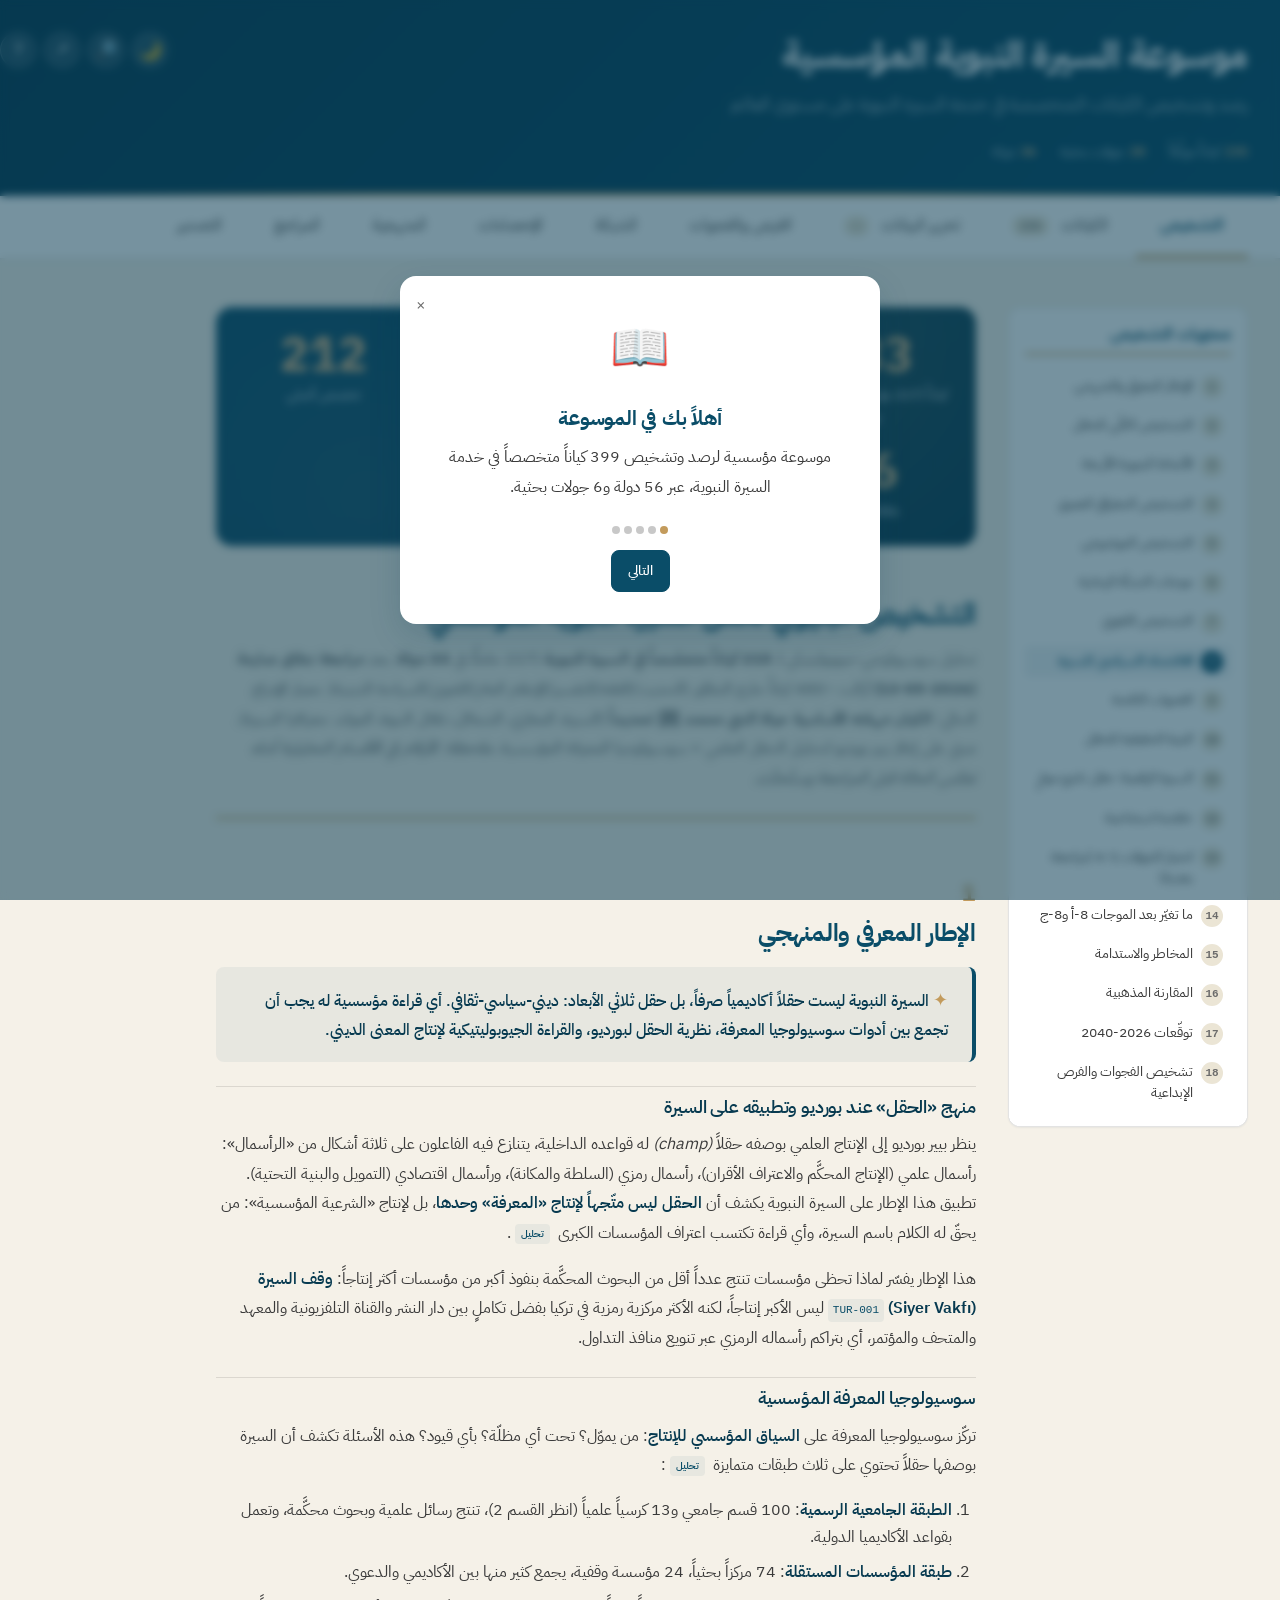
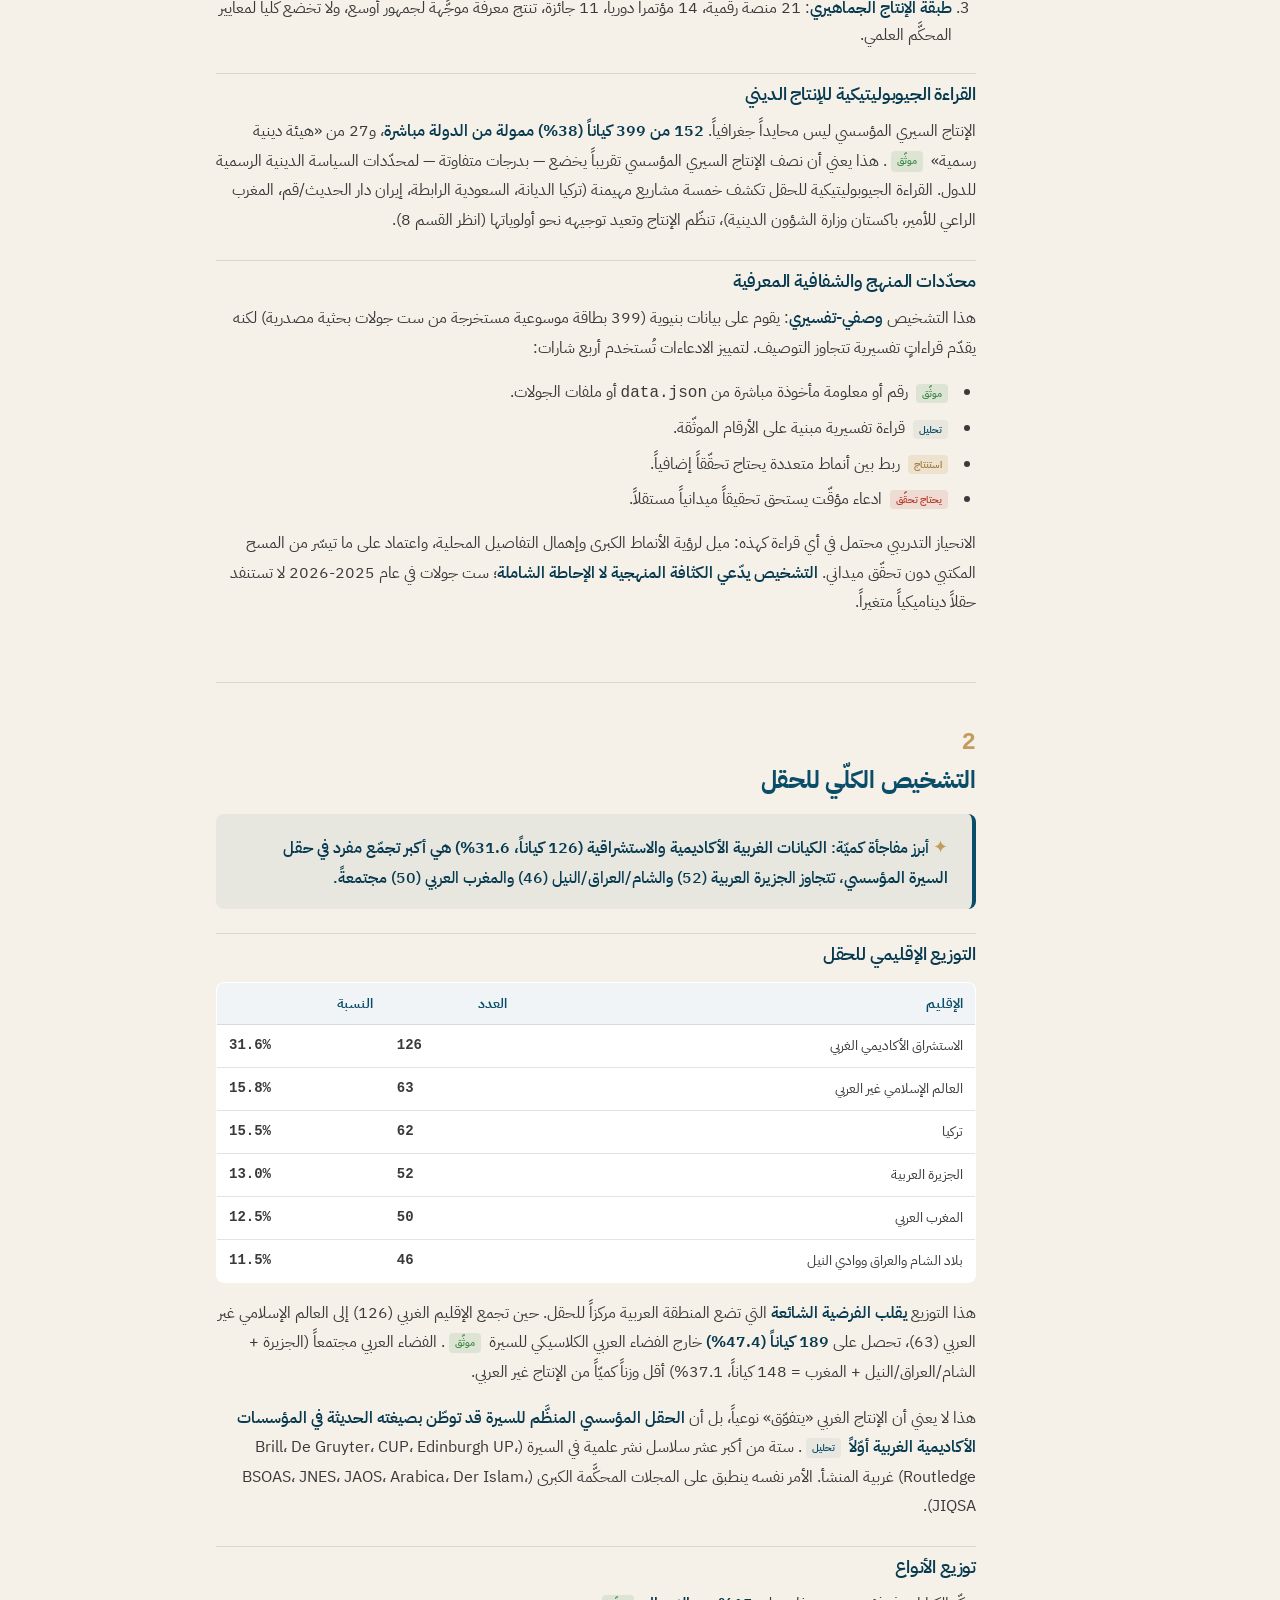
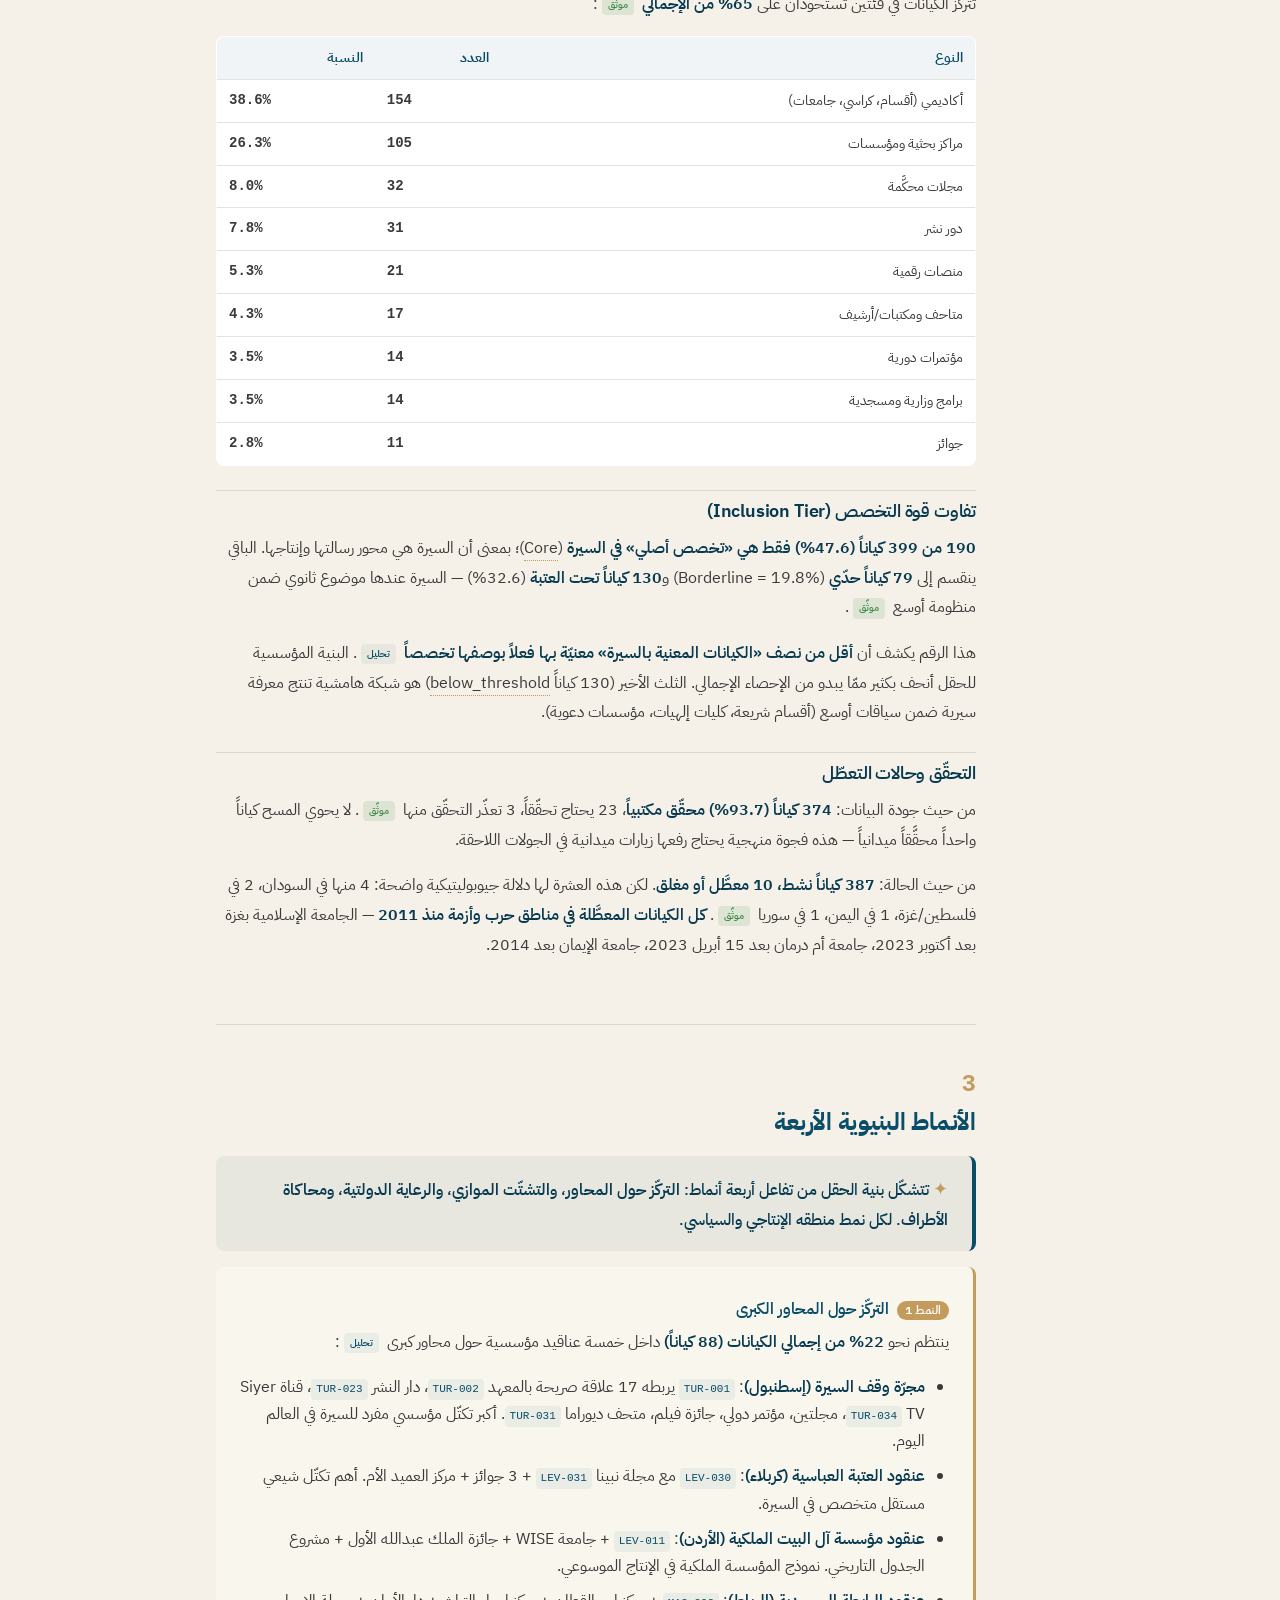
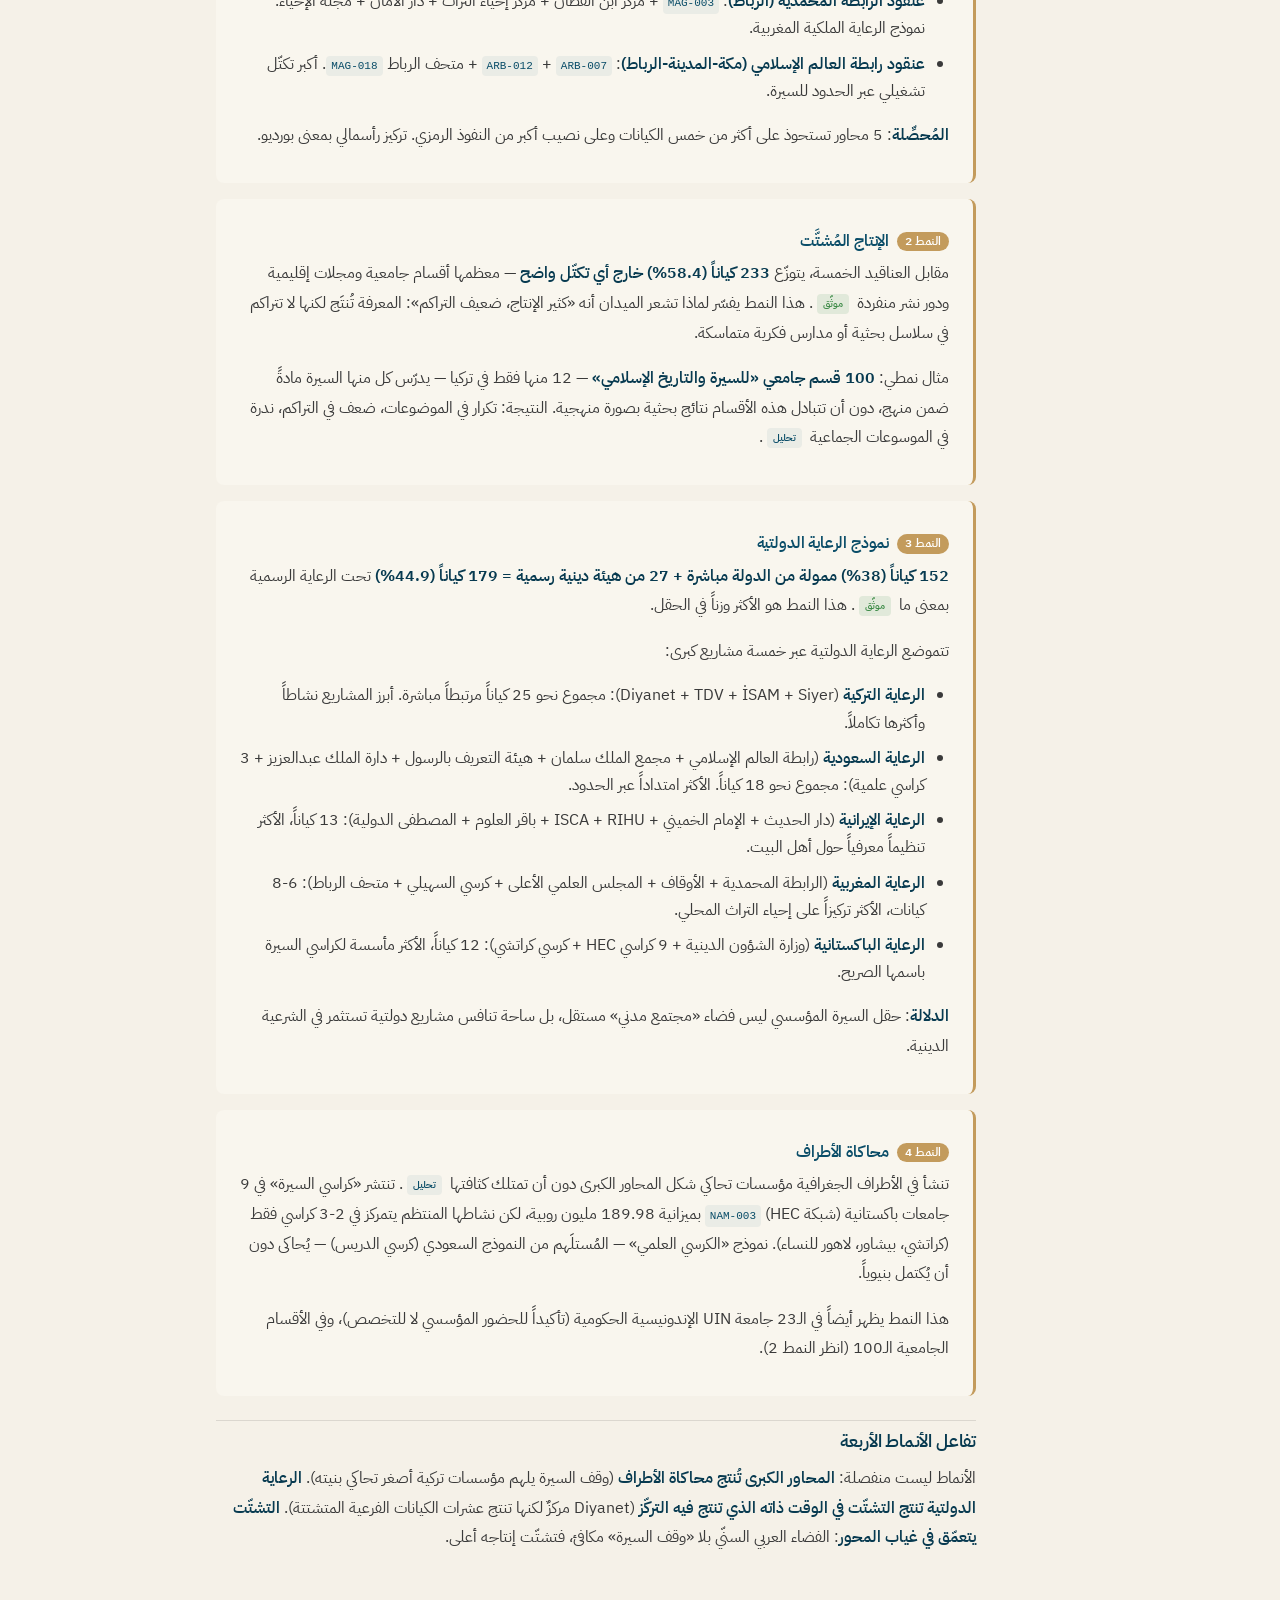
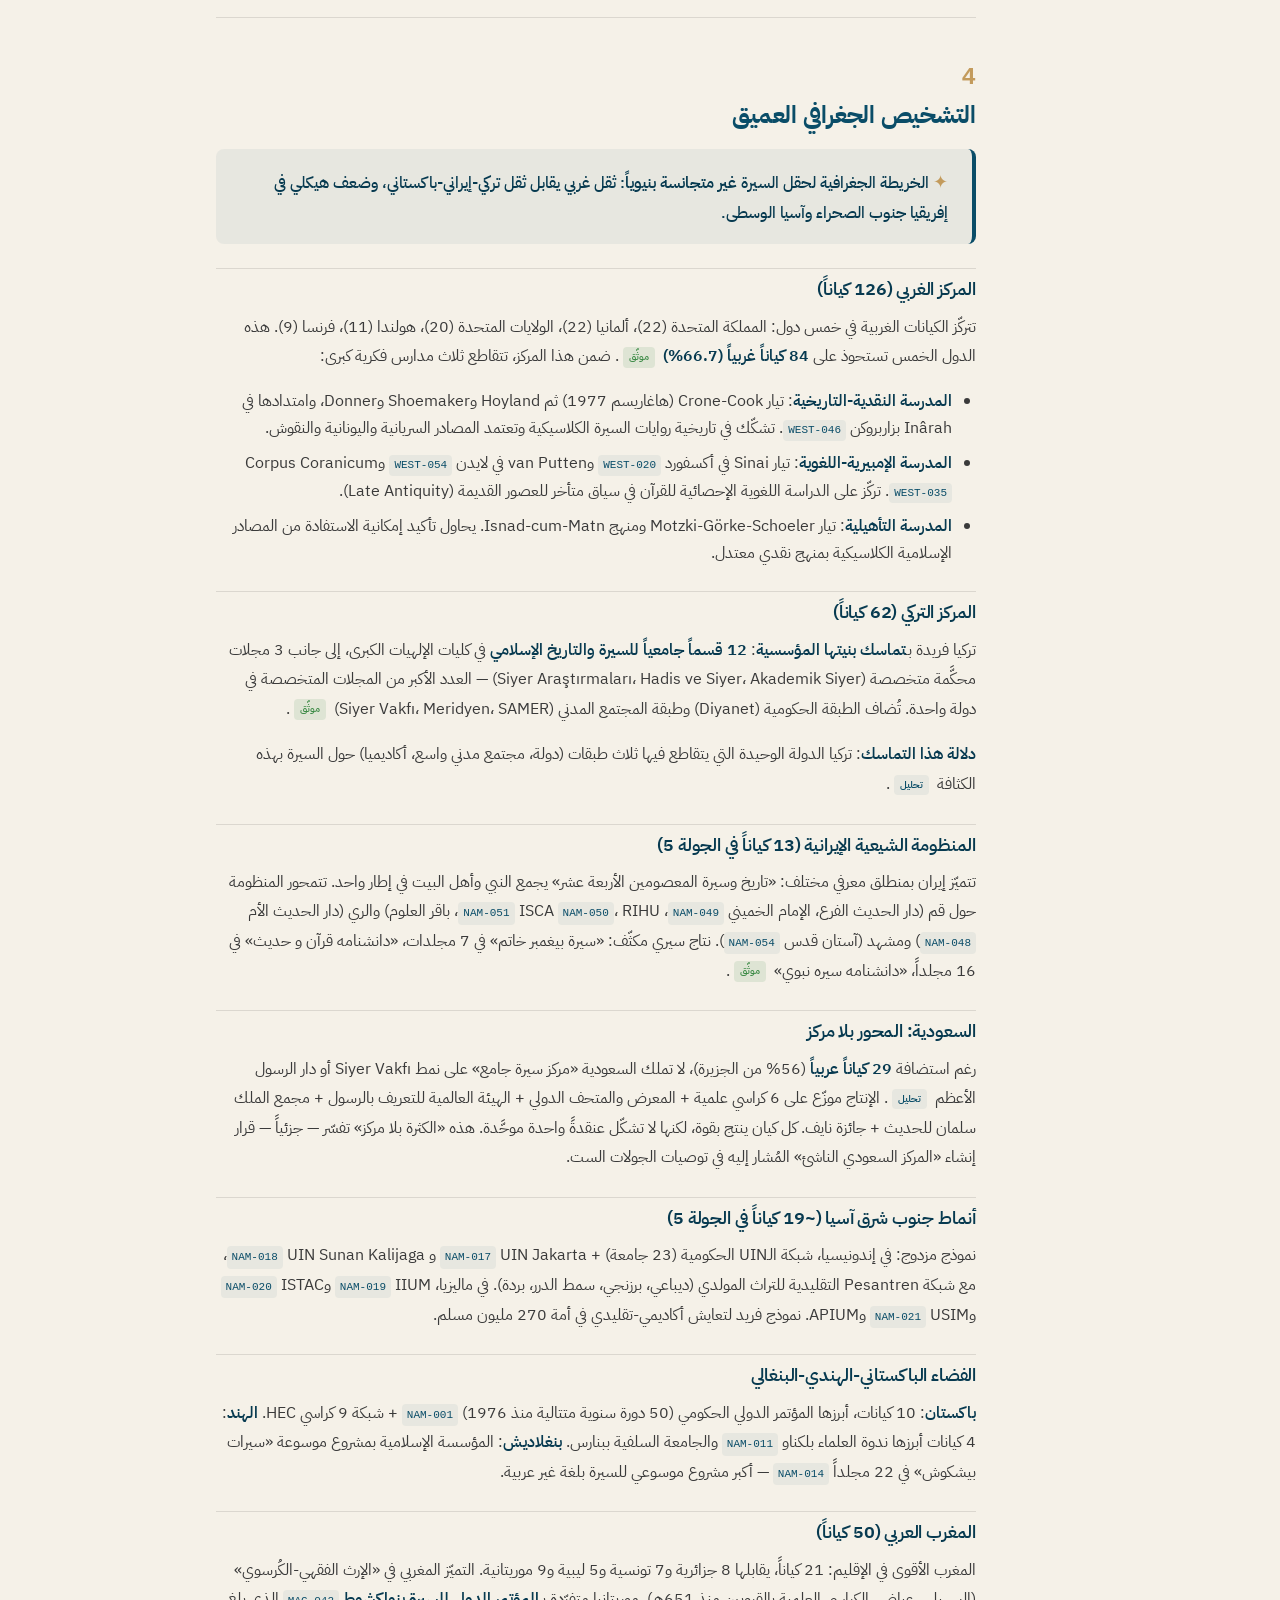
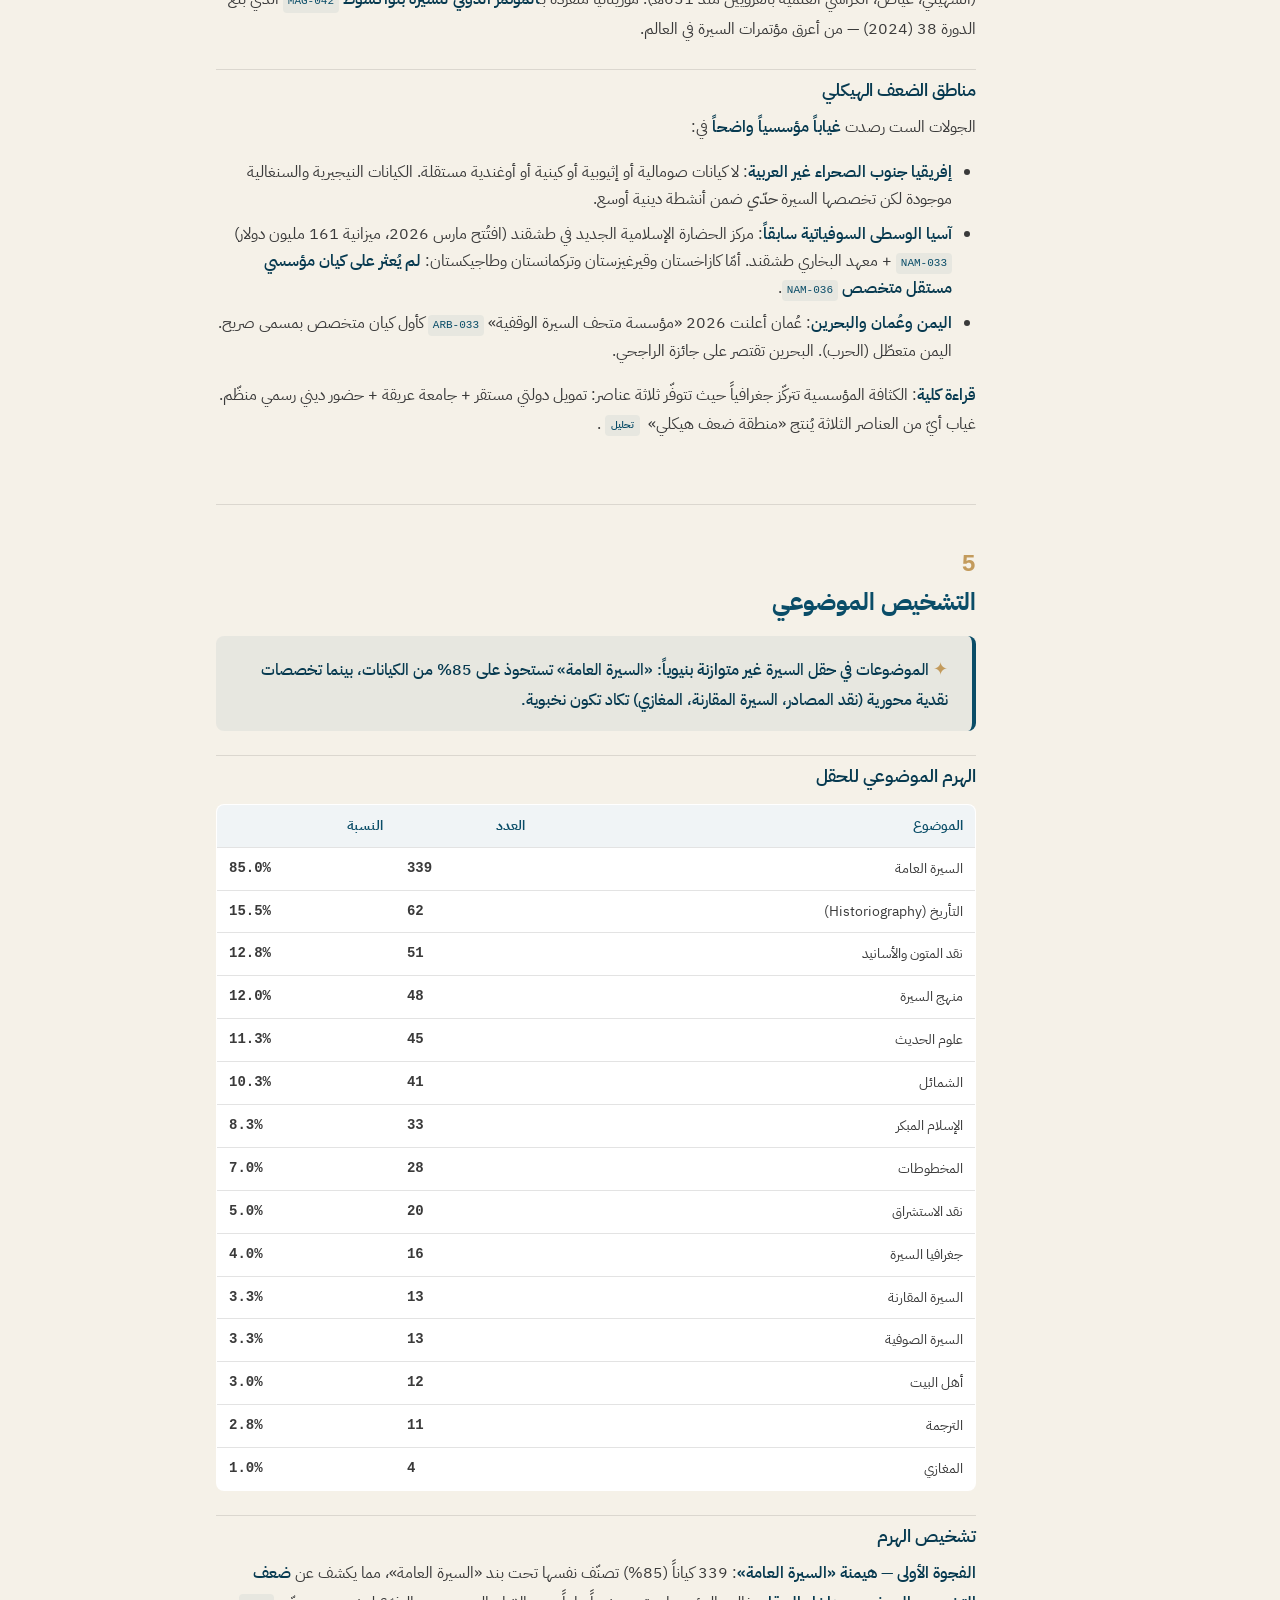
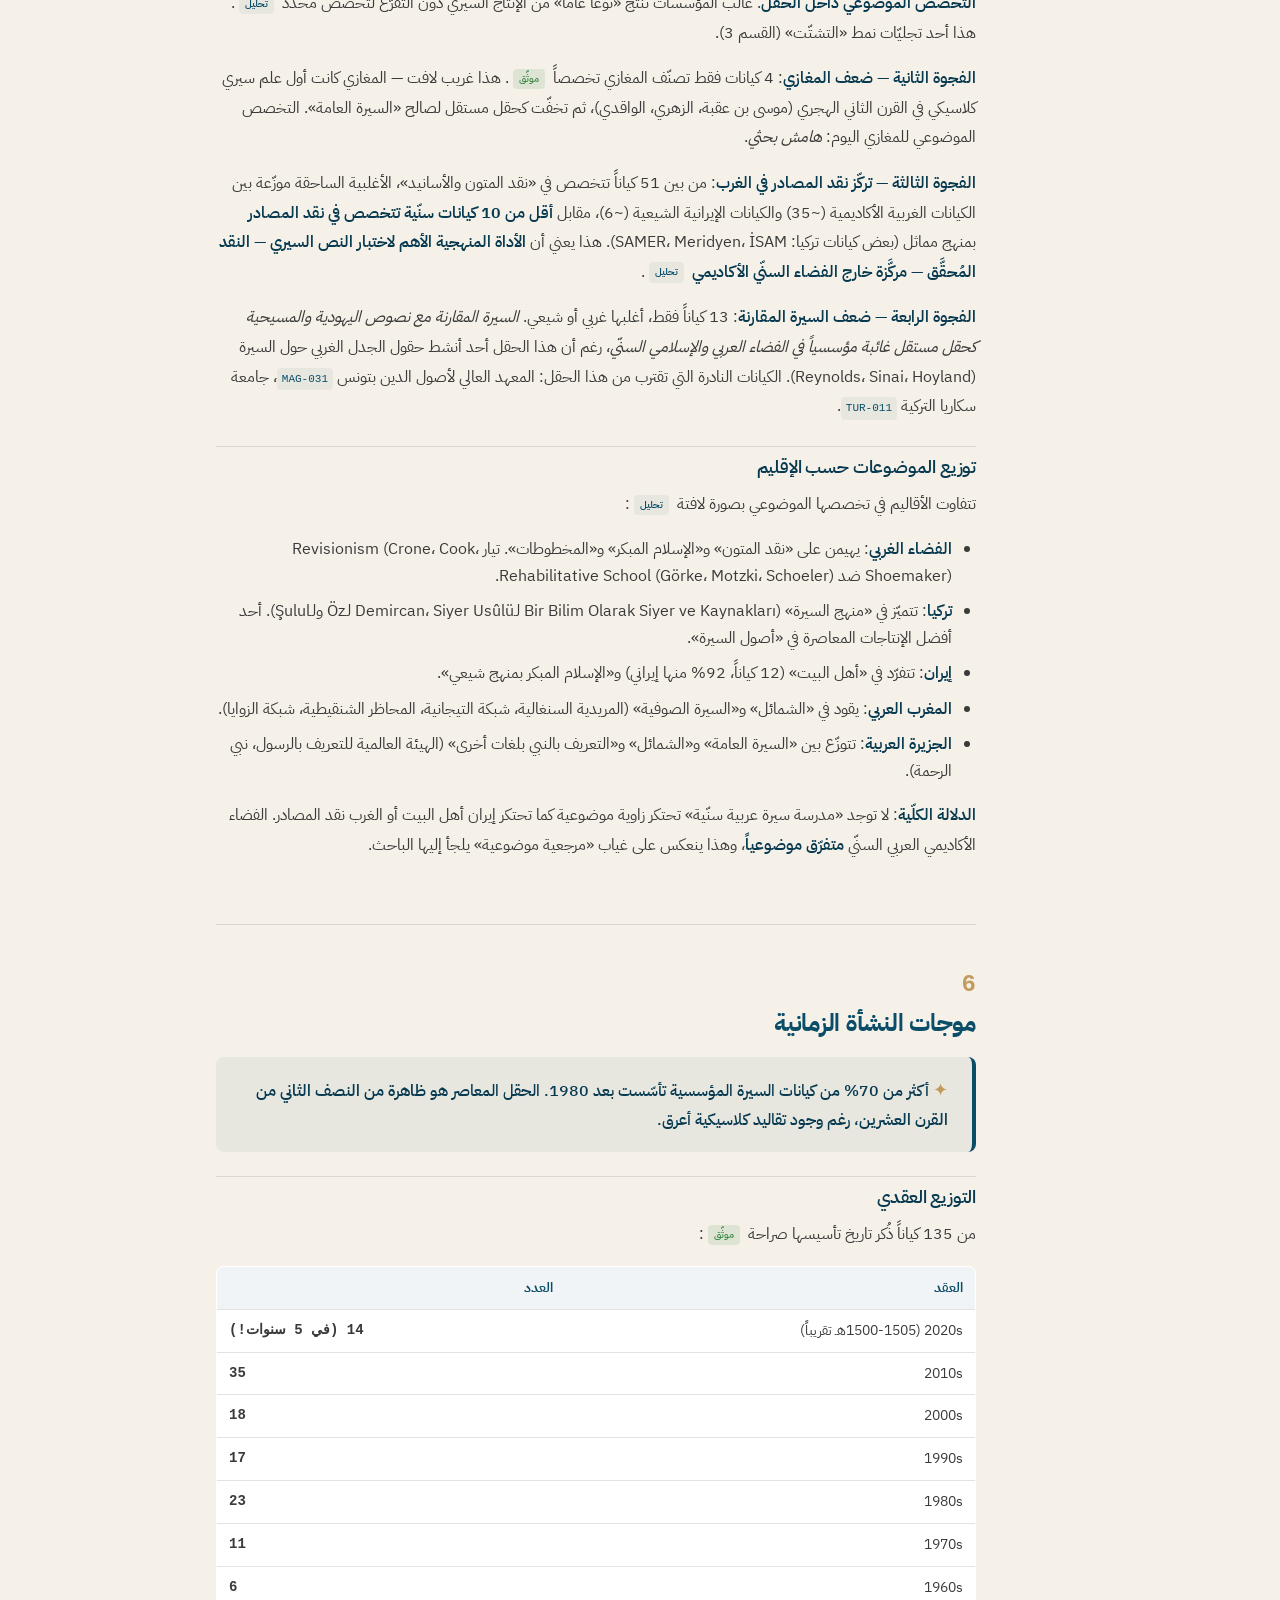
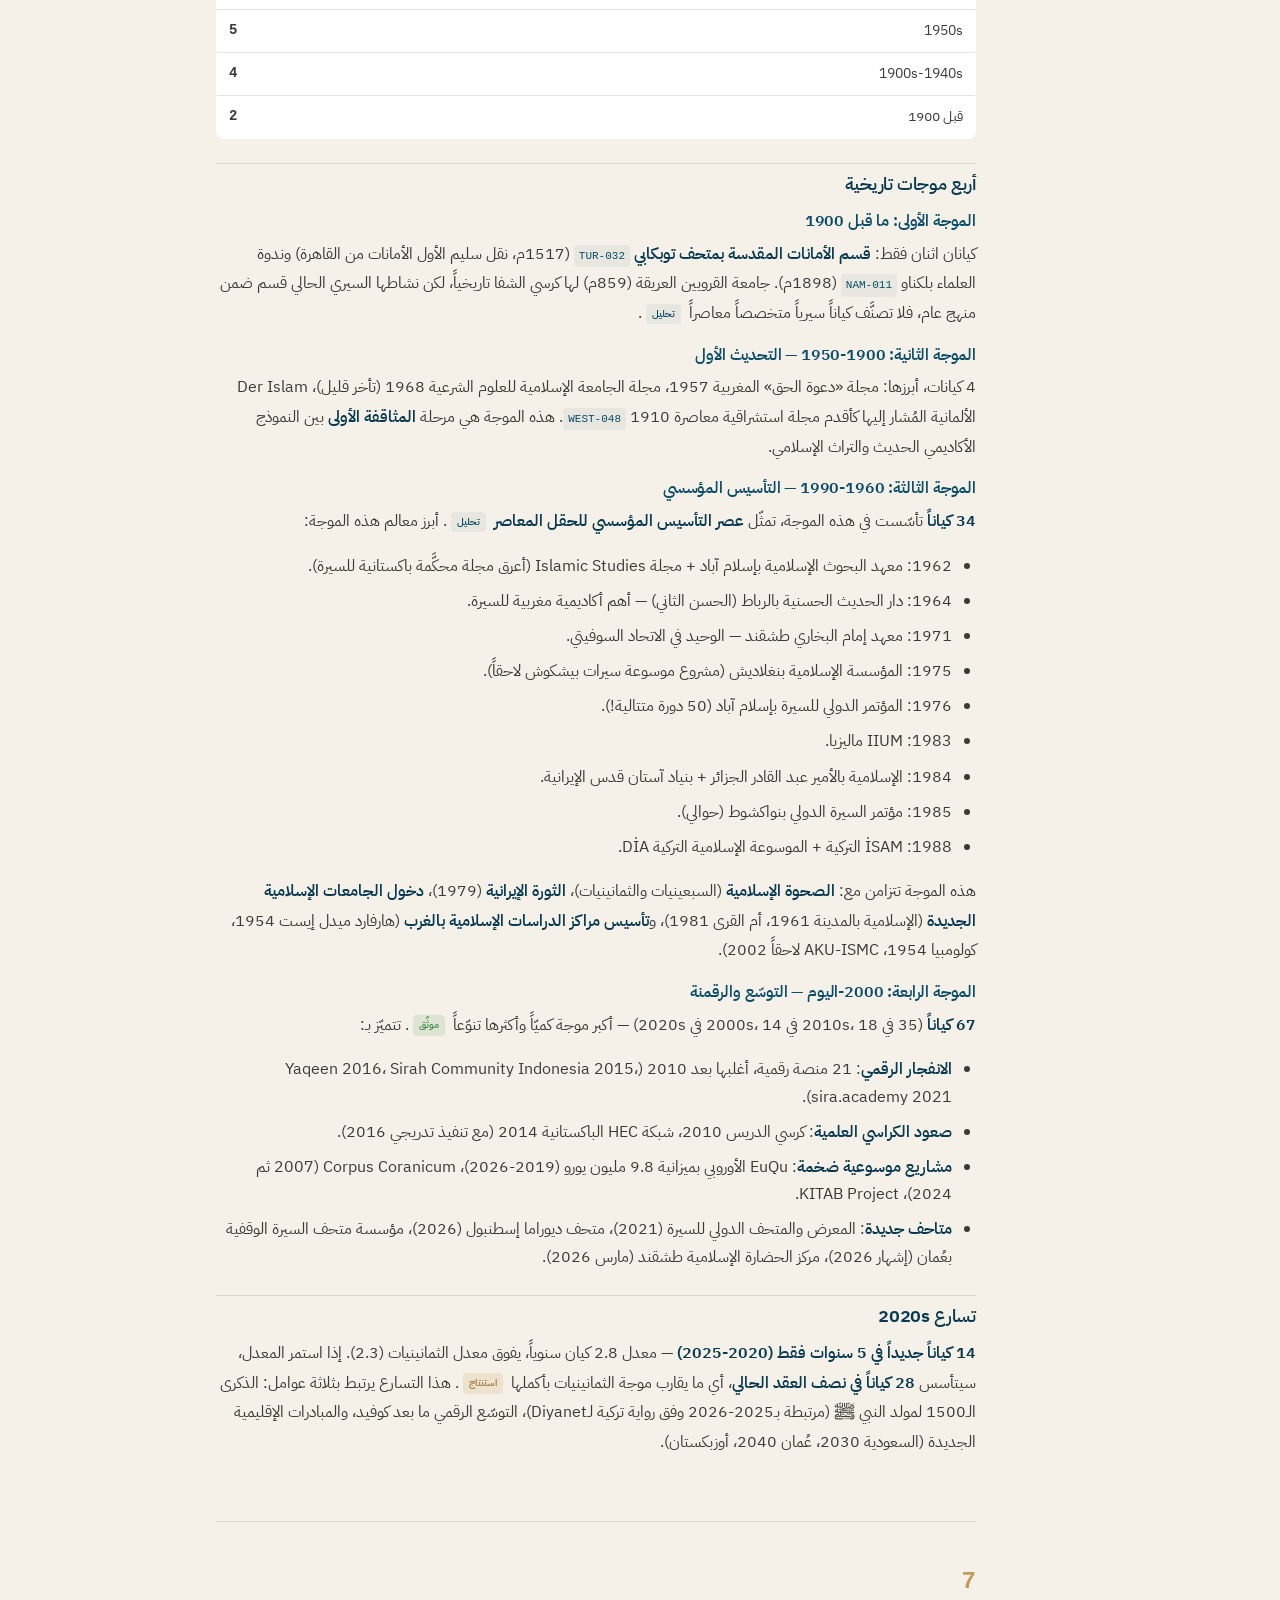
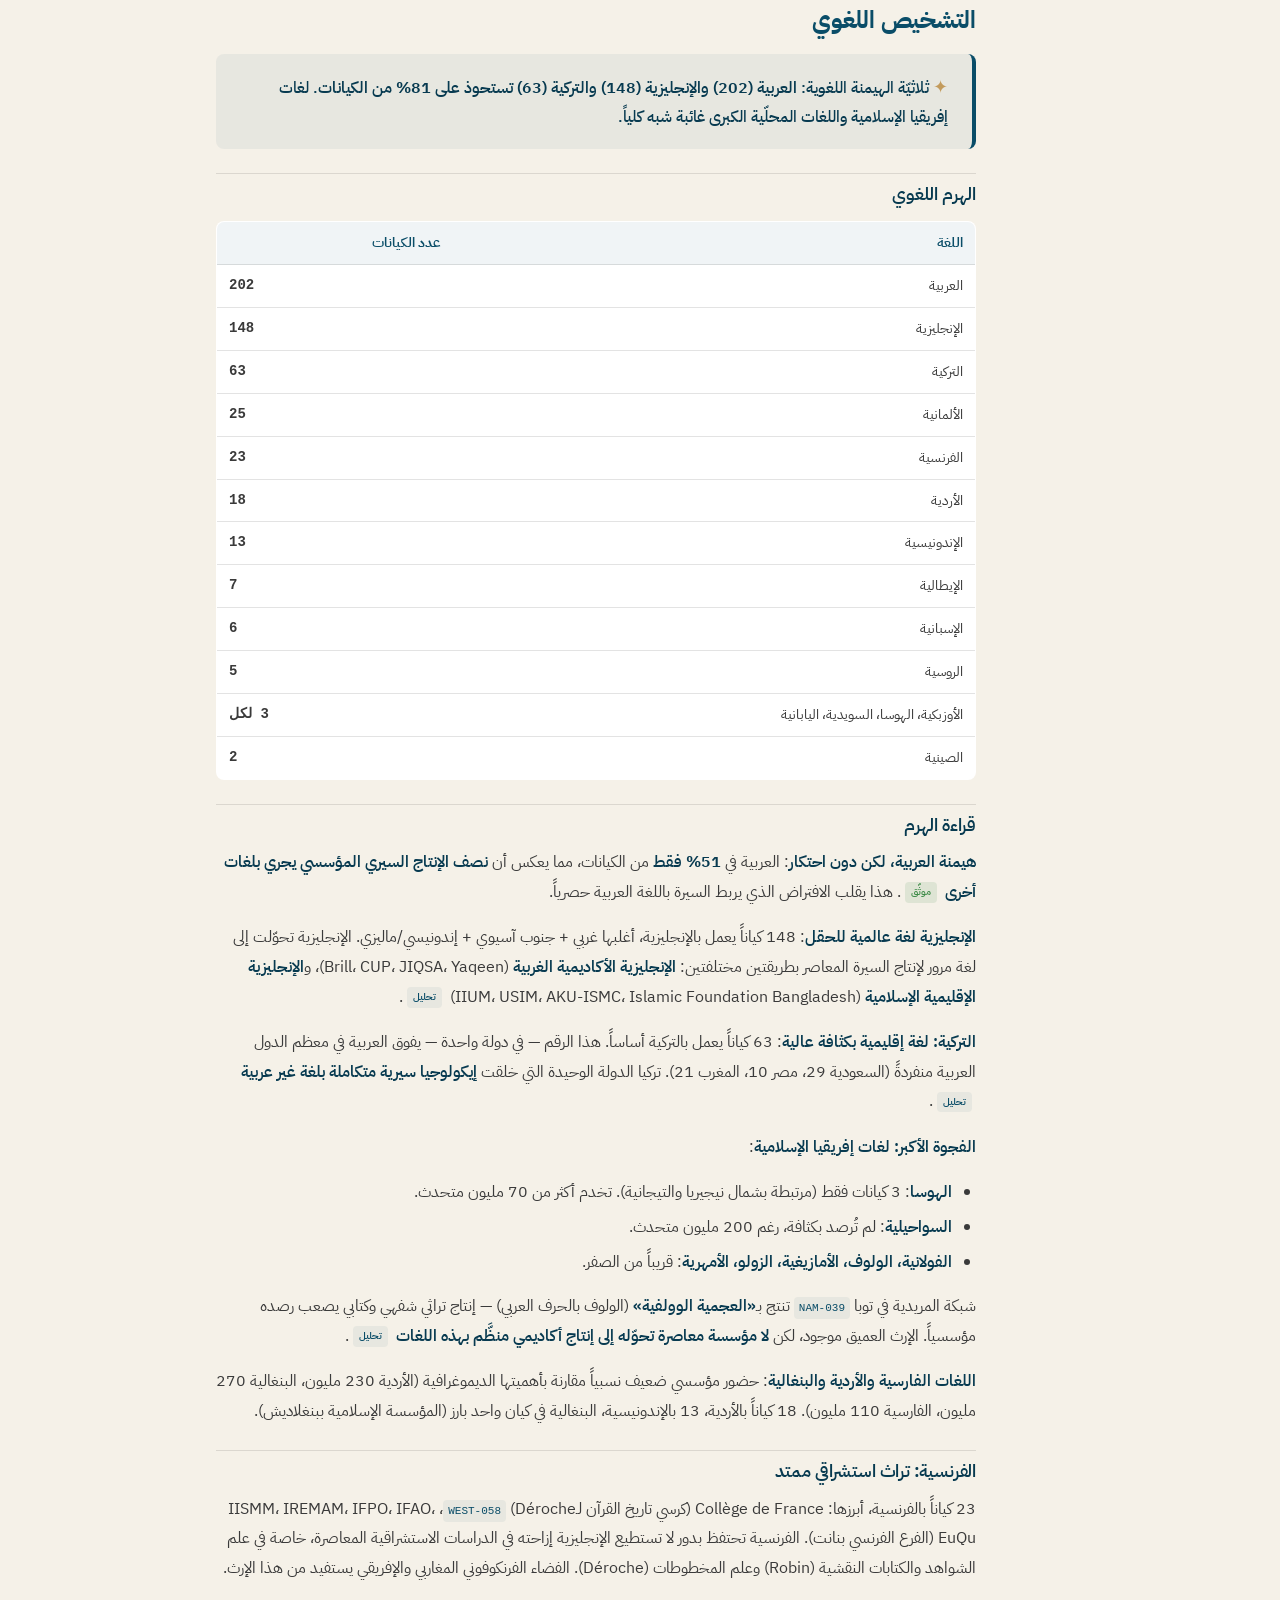
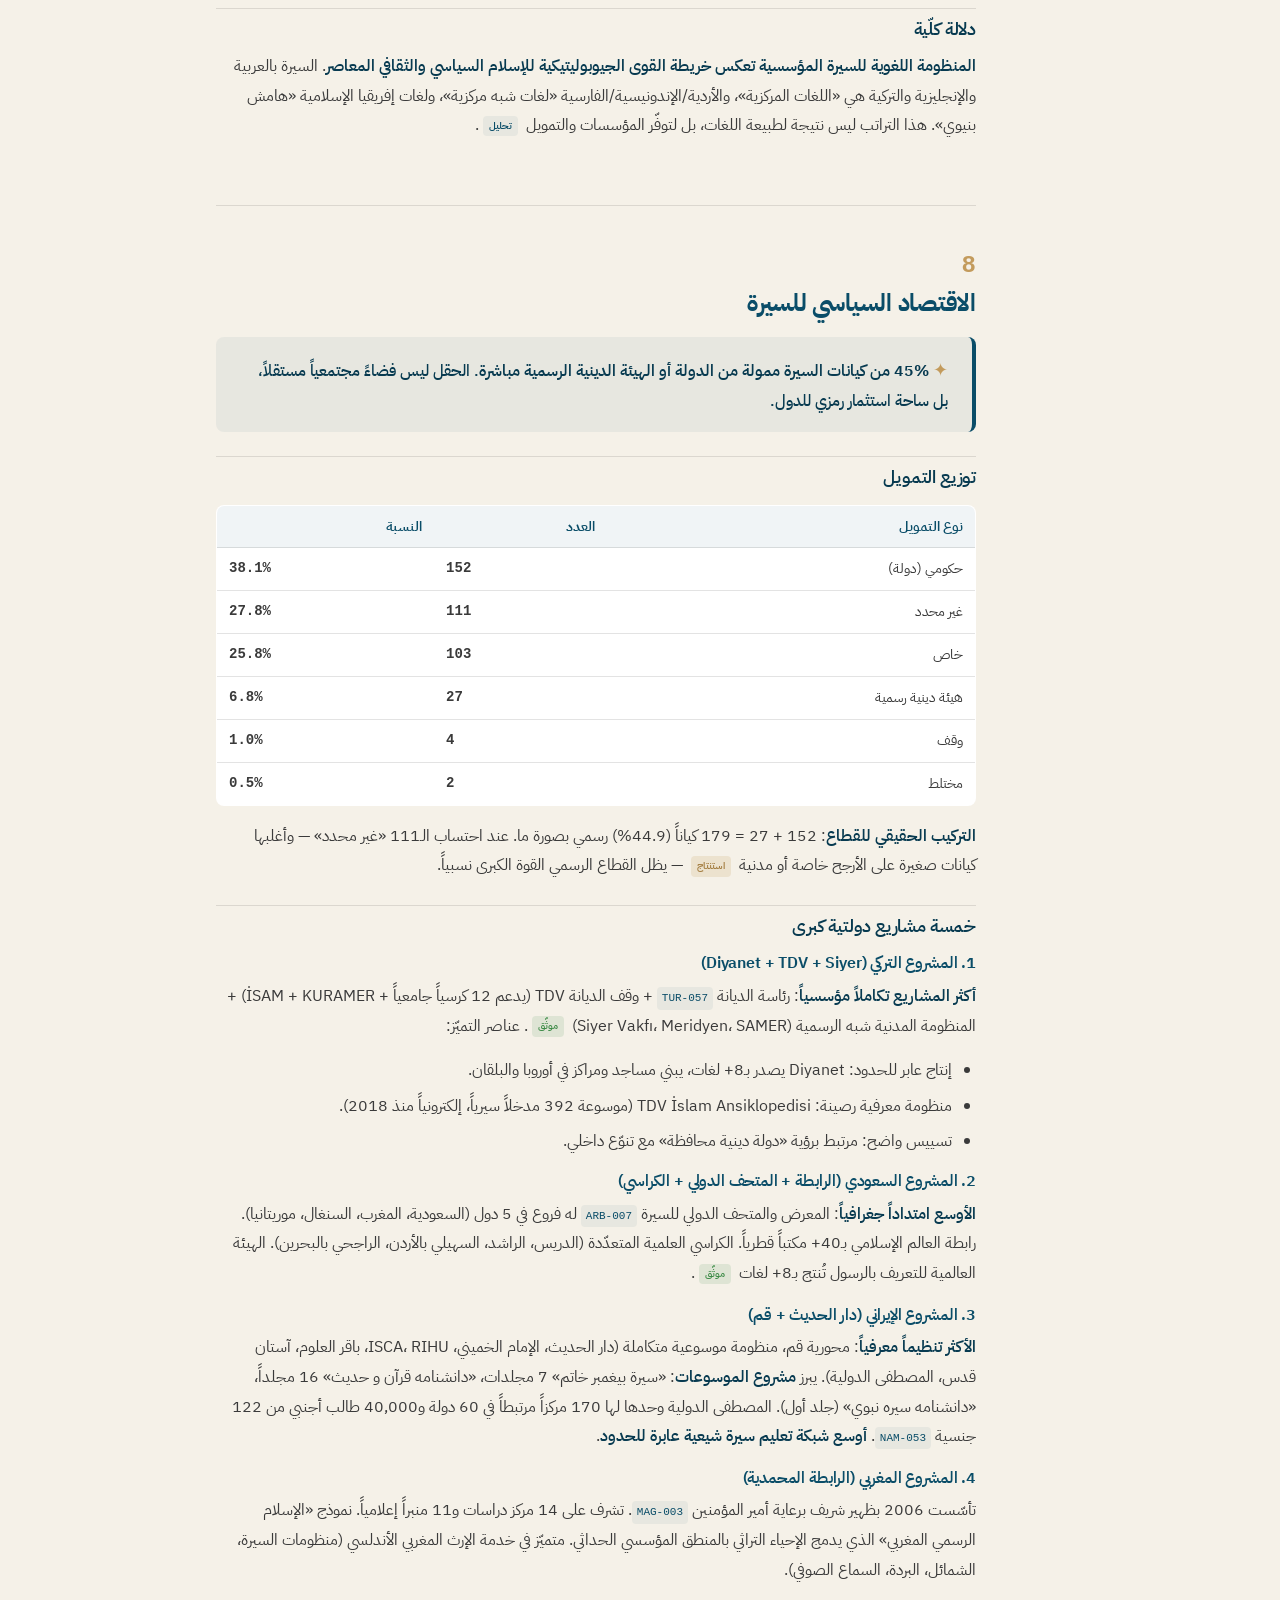
==== index.html @ 9d87e45c "PHASE 1+2 audit + discovery + strict verification: 217 → 235 entities عملية مزدوجة:  1. **تدقيق الـ2" ====
<!DOCTYPE html>
<html lang="ar" dir="rtl">
<head>
  <meta charset="UTF-8">
  <meta name="viewport" content="width=device-width, initial-scale=1.0, viewport-fit=cover">
  <meta name="color-scheme" content="light">
  <meta name="description" content="موسوعة مؤسسية لرصد وتشخيص 233 كياناً متخصصاً في خدمة السيرة النبوية على مستوى العالم، عبر 6 جولات بحثية شملت 36 دولة.">
  <meta name="keywords" content="السيرة النبوية، موسوعة، كيانات بحثية، مراكز دراسات، جامعات إسلامية، تشخيص مؤسسي، Prophetic biography, Seerah, Islamic studies institutions">
  <meta name="author" content="موسوعة السيرة النبوية المؤسسية">
  <meta name="robots" content="index, follow">
  <link rel="canonical" href="https://mhmmdalmutairi.github.io/seerah-encyclopedia/">

  <!-- Open Graph / Facebook / LinkedIn -->
  <meta property="og:type" content="website">
  <meta property="og:url" content="https://mhmmdalmutairi.github.io/seerah-encyclopedia/">
  <meta property="og:title" content="موسوعة السيرة النبوية المؤسسية">
  <meta property="og:description" content="رصد وتشخيص 233 كياناً مؤسسياً متخصصاً في خدمة السيرة النبوية، عبر 6 جولات بحثية شملت 36 دولة.">
  <meta property="og:locale" content="ar_SA">
  <meta property="og:site_name" content="موسوعة السيرة النبوية المؤسسية">

  <!-- Twitter / X -->
  <meta name="twitter:card" content="summary_large_image">
  <meta name="twitter:title" content="موسوعة السيرة النبوية المؤسسية">
  <meta name="twitter:description" content="رصد وتشخيص 233 كياناً مؤسسياً متخصصاً في خدمة السيرة النبوية، عبر 6 جولات بحثية شملت 36 دولة.">

  <!-- JSON-LD structured data -->
  <script type="application/ld+json">
  {
    "@context": "https://schema.org",
    "@type": "Dataset",
    "name": "موسوعة السيرة النبوية المؤسسية",
    "description": "قاعدة بيانات لـ 233 كياناً مؤسسياً متخصصاً في خدمة السيرة النبوية على مستوى العالم.",
    "url": "https://mhmmdalmutairi.github.io/seerah-encyclopedia/",
    "inLanguage": "ar",
    "creator": { "@type": "Person", "name": "Mohammed Almutairi" },
    "license": "https://creativecommons.org/licenses/by/4.0/",
    "spatialCoverage": "Global (36 countries)",
    "variableMeasured": [
      "نوع الكيان", "البلد", "الإقليم", "سنة التأسيس", "درجة التحقّق",
      "مستوى الإدراج", "الموضوعات", "العلاقات الصريحة"
    ]
  }
  </script>

  <title>موسوعة السيرة النبوية المؤسسية</title>

  <link rel="preconnect" href="https://fonts.googleapis.com">
  <link rel="preconnect" href="https://fonts.gstatic.com" crossorigin>
  <link href="https://fonts.googleapis.com/css2?family=IBM+Plex+Sans+Arabic:wght@300;400;500;600;700&family=Tajawal:wght@400;500;700&display=swap" rel="stylesheet">

  <link rel="stylesheet" href="assets/styles.css">
</head>
<body>
  <a href="#main-content" class="sr-only">تجاوز إلى المحتوى</a>

  <header class="site-header" role="banner">
    <div class="container site-header__inner">
      <h1 class="site-title">موسوعة السيرة النبوية المؤسسية</h1>
      <p class="site-tagline">
        رصد وتشخيص الكيانات المتخصصة في خدمة السيرة النبوية على مستوى العالم
      </p>
      <div class="site-header__meta">
        <span><strong data-count="entities-header">233</strong>كياناً موثَّقاً</span>
        <span><strong data-count="rounds">6</strong>جولات بحثية</span>
        <span><strong data-count="countries-header">36</strong>دولة</span>
      </div>
    </div>
  </header>

  <nav class="tabs" role="tablist" aria-label="تبويبات الموسوعة">
    <div class="container tabs__inner">
      <button role="tab" class="tab is-active"
              data-tab="diagnostic"
              aria-selected="true"
              aria-controls="tab-diagnostic">
        التشخيص
      </button>
      <button role="tab" class="tab"
              data-tab="entities"
              aria-selected="false"
              aria-controls="tab-entities"
              tabindex="-1">
        الكيانات
        <span class="tab__count" data-count="entities">233</span>
      </button>
      <button role="tab" class="tab"
              data-tab="gaps"
              aria-selected="false"
              aria-controls="tab-gaps"
              tabindex="-1">
        تحرير البيانات
        <span class="tab__count" data-count="gaps">—</span>
      </button>
      <button role="tab" class="tab"
              data-tab="opportunities"
              aria-selected="false"
              aria-controls="tab-opportunities"
              tabindex="-1">
        الفرص والفجوات
      </button>
      <button role="tab" class="tab"
              data-tab="network"
              aria-selected="false"
              aria-controls="tab-network"
              tabindex="-1">
        الشبكة
      </button>
      <button role="tab" class="tab"
              data-tab="stats"
              aria-selected="false"
              aria-controls="tab-stats"
              tabindex="-1">
        الإحصاءات
      </button>
      <button role="tab" class="tab"
              data-tab="methodology"
              aria-selected="false"
              aria-controls="tab-methodology"
              tabindex="-1">
        المنهجية
      </button>
      <button role="tab" class="tab"
              data-tab="references"
              aria-selected="false"
              aria-controls="tab-references"
              tabindex="-1">
        المراجع
      </button>
      <button role="tab" class="tab"
              data-tab="export"
              aria-selected="false"
              aria-controls="tab-export"
              tabindex="-1">
        التصدير
      </button>
    </div>
  </nav>

  <main class="site-main" id="main-content">
    <!-- التبويب 1: التشخيص -->
    <section id="tab-diagnostic" class="panel is-active" role="tabpanel"
             aria-labelledby="tab-diagnostic-btn">
      <div class="container">
        <div class="empty-state">
          <h3 class="empty-state__title">جاري تحميل التشخيص…</h3>
          <p class="empty-state__hint">12 قسماً تحليلياً، ~11 ألف كلمة، 70+ استشهاداً بالبطاقات.</p>
        </div>
      </div>
    </section>

    <!-- التبويب 2: الكيانات -->
    <section id="tab-entities" class="panel" role="tabpanel"
             aria-labelledby="tab-entities-btn" aria-hidden="true">
      <div class="container">
        <div class="entities">

          <!-- شريط الأدوات: بحث + فرز + تصدير -->
          <div class="entities__toolbar">
            <input type="search"
                   class="search-input"
                   placeholder="ابحث في الاسم، الوصف، الشخصيات، المدينة…"
                   aria-label="البحث في الكيانات">

            <button class="btn btn--primary toolbar-filters-btn" type="button" aria-label="فتح الفلاتر">
              <span aria-hidden="true">⚙</span> الفلاتر
            </button>

            <div class="toolbar-group">
              <label class="toolbar-label" for="sort-select">الفرز:</label>
              <select id="sort-select" class="sort-select select-input" aria-label="فرز النتائج">
                <option value="name_ar">أبجدياً (عربي)</option>
                <option value="founded">حسب سنة التأسيس (أقدم)</option>
                <option value="round">حسب الجولة</option>
                <option value="tier">حسب التخصص (الأصلي أولاً)</option>
              </select>
            </div>

            <div class="toolbar-group">
              <button class="btn btn--ghost btn-export-csv" type="button" title="تصدير CSV">↓ CSV</button>
              <button class="btn btn--ghost btn-export-json" type="button" title="تصدير JSON">↓ JSON</button>
            </div>
          </div>

          <!-- شريط شارات المجموعات الرئيسة (6 مجموعات + الكل) -->
          <nav class="categories-nav" aria-label="تصفّح المجموعات الرئيسة"></nav>

          <!-- التخطيط: فلاتر جانبية + شبكة نتائج -->
          <div class="entities__layout">

            <!-- الفلاتر -->
            <aside class="filters" aria-label="فلاتر">
              <div class="filters__header">
                <h2 class="filters__title">الفلاتر</h2>
                <button class="btn btn--ghost btn--small btn-clear" type="button">مسح الكل</button>
              </div>
              <div class="filters__groups">
                <!-- يبنيها app.js ديناميكياً -->
              </div>
            </aside>

            <!-- النتائج -->
            <div class="results">
              <div class="results__header">
                <p class="results__count">عرض <strong data-count="entities">233</strong> بطاقة</p>
                <div class="results__active-filters"></div>
              </div>
              <div class="results__grid" role="list">
                <div class="empty-state">
                  <h3 class="empty-state__title">جاري التحميل…</h3>
                </div>
              </div>
            </div>

          </div>
        </div>
      </div>
    </section>

    <!-- التبويب: تحرير البيانات (الفجوات الداخلية) -->
    <section id="tab-gaps" class="panel" role="tabpanel"
             aria-labelledby="tab-gaps-btn" aria-hidden="true">
      <div class="container">
        <div class="gaps">
          <div class="empty-state">
            <h3 class="empty-state__title">جاري إعداد فجوات البيانات…</h3>
            <p class="empty-state__hint">رصد الكيانات الناقصة في تاريخ التأسيس، التمويل، الرابط، الوصف…</p>
          </div>
        </div>
      </div>
    </section>

    <!-- التبويب: الفرص والفجوات (تحليل بصري) -->
    <section id="tab-opportunities" class="panel" role="tabpanel"
             aria-labelledby="tab-opportunities-btn" aria-hidden="true">
      <div class="container">
        <div class="opportunities">
          <div class="empty-state">
            <h3 class="empty-state__title">جاري تحليل الفرص والفجوات…</h3>
          </div>
        </div>
      </div>
    </section>

    <!-- التبويب 4: الشبكة -->
    <section id="tab-network" class="panel" role="tabpanel"
             aria-labelledby="tab-network-btn" aria-hidden="true">
      <div class="container">
        <div class="network">
          <div class="empty-state">
            <h3 class="empty-state__title">جاري بناء الشبكة…</h3>
            <p class="empty-state__hint">102 علاقة صريحة في 99 كياناً عبر 6 عناقيد إقليمية.</p>
          </div>
        </div>
      </div>
    </section>

    <!-- التبويب 4: الإحصاءات -->
    <section id="tab-stats" class="panel" role="tabpanel"
             aria-labelledby="tab-stats-btn" aria-hidden="true">
      <div class="container">
        <div class="stats">
          <div class="empty-state">
            <h3 class="empty-state__title">جاري إعداد لوحة القيادة…</h3>
            <p class="empty-state__hint">سيتم تحميل المخططات عند تفعيل التبويب.</p>
          </div>
        </div>
      </div>
    </section>

    <!-- التبويب 5: المنهجية -->
    <section id="tab-methodology" class="panel" role="tabpanel"
             aria-labelledby="tab-methodology-btn" aria-hidden="true">
      <div class="container">
        <div class="empty-state">
          <h3 class="empty-state__title">جاري تحميل المنهجية…</h3>
        </div>
      </div>
    </section>

    <!-- التبويب 6: المراجع -->
    <section id="tab-references" class="panel" role="tabpanel"
             aria-labelledby="tab-references-btn" aria-hidden="true">
      <div class="container">
        <div class="empty-state">
          <h3 class="empty-state__title">جاري تحميل المراجع…</h3>
        </div>
      </div>
    </section>

    <!-- التبويب 7: التصدير إلى Word -->
    <section id="tab-export" class="panel" role="tabpanel"
             aria-labelledby="tab-export-btn" aria-hidden="true">
      <div class="container">
        <div class="export">
          <div class="empty-state">
            <h3 class="empty-state__title">جاري تجهيز لوحة التصدير…</h3>
          </div>
        </div>
      </div>
    </section>
  </main>

  <footer class="site-footer" role="contentinfo">
    <div class="container site-footer__inner">
      <span>موسوعة السيرة النبوية المؤسسية — 233 كياناً في 36 دولة عبر 18 جولة بحثية</span>
      <nav class="site-footer__links" aria-label="روابط إضافية">
        <a href="api.html">📡 API</a>
        <a href="suggest.html">📨 اقترح كياناً</a>
        <a href="feed.json">📡 RSS</a>
        <a href="https://github.com/mhmmdalmutairi/seerah-encyclopedia" target="_blank" rel="noopener">🐙 GitHub</a>
      </nav>
    </div>
  </footer>

  <script src="assets/app.js" defer></script>
</body>
</html>
---- assets/styles.css ----
/* ============================================================
   موسوعة السيرة النبوية المؤسسية — نظام التصميم
   نظام التصميم مبني على المعايير الواردة في CLAUDE.md
   ============================================================ */

/* ---------- 1. الـ Design Tokens (CSS Variables) ---------- */

:root {
  /* الخطوط */
  --font-primary: "IBM Plex Sans Arabic", "Tajawal", system-ui, -apple-system, sans-serif;
  --font-accent: "Tajawal", "IBM Plex Sans Arabic", sans-serif;
  --font-mono: ui-monospace, "SFMono-Regular", Menlo, monospace;

  /* الألوان الأساسية — وفق CLAUDE.md */
  --color-primary: #0A4D68;          /* أزرق-أخضر داكن — العناوين */
  --color-primary-light: #2C7B96;
  --color-primary-dark: #073A50;
  --color-primary-50: rgba(10, 77, 104, 0.06);
  --color-primary-100: rgba(10, 77, 104, 0.12);

  --color-accent: #C39B5C;           /* ذهبي مُطفأ — التأكيد */
  --color-accent-light: #D9B888;
  --color-accent-dark: #A37D40;

  /* الخلفيات */
  --color-bg: #F5F1E8;               /* عاجي — الصفحة */
  --color-bg-elevated: #FFFFFF;
  --color-bg-muted: #EBE5D5;
  --color-bg-subtle: #F9F6EE;

  /* النصوص */
  --color-text: #3A3A3A;             /* رمادي دافئ */
  --color-text-muted: #6B6B6B;
  --color-text-faint: #9A9A9A;
  --color-text-inverse: #FFFFFF;
  --color-text-on-primary: #FFFFFF;

  /* الحدود */
  --color-border: rgba(58, 58, 58, 0.14);
  --color-border-strong: rgba(58, 58, 58, 0.28);
  --color-border-accent: rgba(195, 155, 92, 0.4);

  /* الظلال */
  --shadow-sm: 0 1px 2px rgba(7, 58, 80, 0.06);
  --shadow-md: 0 2px 8px rgba(7, 58, 80, 0.08);
  --shadow-lg: 0 6px 20px rgba(7, 58, 80, 0.12);
  --shadow-xl: 0 12px 32px rgba(7, 58, 80, 0.16);

  /* ترميز لوني لأنواع الكيانات — 6 مجموعات هرمية (v2) */
  --type-research-education:    #3B70A8;  /* 🎓 بحث وتعليم */
  --type-publishing-knowledge:  #8B2929;  /* 📚 نشر ومعرفة */
  --type-media-audience:        #4A4A4A;  /* 📺 إعلام وجمهور */
  --type-museums-culture:       #C9A646;  /* 🏛 متاحف وثقافة */
  --type-institutional-infra:   #6B5B95;  /* ⚙ بنية مؤسسية */
  --type-individual-actors:     #2A7F62;  /* 👤 فاعلون أفراد */

  /* aliases للتوافق مع الكود القديم — نفس الألوان للمجموعات الجديدة */
  --type-academic: var(--type-research-education);
  --type-research: var(--type-research-education);
  --type-museum: var(--type-museums-culture);
  --type-award: var(--type-institutional-infra);
  --type-publisher: var(--type-publishing-knowledge);
  --type-journal: var(--type-publishing-knowledge);
  --type-digital: var(--type-media-audience);
  --type-conference: var(--type-institutional-infra);
  --type-program: var(--type-institutional-infra);

  /* تدرّج بصري للتحقّق */
  --verif-field: #3D8B47;            /* 🟢 محقّق ميدانياً */
  --verif-desk: #C9A33D;             /* 🟡 محقّق مكتبياً */
  --verif-needs: #B83A2E;            /* 🔴 يحتاج تحقّق */
  --verif-unver: #6B6B6B;            /* رمادي — تعذّر التحقق */

  /* مستوى الإدراج */
  --tier-core: #0A4D68;              /* تخصص أصلي */
  --tier-borderline: #C39B5C;        /* حدّي */
  --tier-below: #9A9A9A;             /* تحت العتبة */

  /* المسافات */
  --space-3xs: 0.125rem;
  --space-2xs: 0.25rem;
  --space-xs: 0.5rem;
  --space-sm: 0.75rem;
  --space-md: 1rem;
  --space-lg: 1.5rem;
  --space-xl: 2rem;
  --space-2xl: 3rem;
  --space-3xl: 4.5rem;

  /* أحجام النصوص */
  --text-xs: 0.75rem;
  --text-sm: 0.875rem;
  --text-base: 1rem;
  --text-lg: 1.125rem;
  --text-xl: 1.25rem;
  --text-2xl: 1.5rem;
  --text-3xl: 1.875rem;
  --text-4xl: 2.25rem;
  --text-5xl: 3rem;

  /* ارتفاع السطر */
  --leading-tight: 1.3;
  --leading-snug: 1.5;
  --leading-normal: 1.7;
  --leading-relaxed: 1.85;

  /* وزن الخط */
  --weight-light: 300;
  --weight-normal: 400;
  --weight-medium: 500;
  --weight-semibold: 600;
  --weight-bold: 700;

  /* زوايا الانحناء */
  --radius-sm: 4px;
  --radius-md: 8px;
  --radius-lg: 12px;
  --radius-xl: 16px;
  --radius-pill: 9999px;

  /* عرض المحتوى */
  --content-max: 1280px;
  --reading-max: 760px;
  --container-padding: clamp(1rem, 3vw, 2rem);

  /* نقاط الفصل (للتوثيق — قيم ثابتة لأن @media لا يقبل CSS variables)
     xs ≤ 480px  | sm ≤ 768px  | md ≤ 1024px  | lg ≤ 1280px  | xl > 1280px
     الاستخدام:
       xs: هاتف عمودي — أصغر بطاقة، أصغر مسافات، أصغر خط
       sm: هاتف عرضي / تابلت صغير — يخفي التبويبات العلوية، يظهر التنقّل السفلي
       md: تابلت / لابتوب صغير — يطوي الفلاتر/الفهرس الجانبي
       lg: لابتوب عادي — التخطيط الكامل
       xl: ديسكتوب — أقصى عرض 1280
  */

  /* انتقالات */
  --transition-fast: 120ms cubic-bezier(0.4, 0, 0.2, 1);
  --transition-base: 200ms cubic-bezier(0.4, 0, 0.2, 1);
  --transition-slow: 320ms cubic-bezier(0.4, 0, 0.2, 1);

  /* المنظومة الرأسية للهيدر والتبويبات */
  --header-height: clamp(80px, 12vh, 120px);
  --tabs-height: 56px;
}

/* ---------- 2. الإعادة الأساسية (Reset) ---------- */

*,
*::before,
*::after {
  box-sizing: border-box;
  margin: 0;
  padding: 0;
}

html {
  font-size: 16px;
  scroll-behavior: smooth;
  -webkit-text-size-adjust: 100%;
  -webkit-tap-highlight-color: transparent;
}

body {
  font-family: var(--font-primary);
  font-size: var(--text-base);
  line-height: var(--leading-normal);
  color: var(--color-text);
  background-color: var(--color-bg);
  font-feature-settings: "kern", "liga", "calt";
  -webkit-font-smoothing: antialiased;
  -moz-osx-font-smoothing: grayscale;
  text-rendering: optimizeLegibility;
  min-height: 100vh;
}

/* محاذاة الأرقام والإنجليزية داخل النص العربي بشكل صحيح */
[dir="rtl"] {
  unicode-bidi: plaintext;
}

bdi,
.ltr-inline {
  unicode-bidi: isolate;
  direction: ltr;
  display: inline-block;
}

img,
svg,
video {
  max-width: 100%;
  height: auto;
  display: block;
}

button,
input,
select,
textarea {
  font: inherit;
  color: inherit;
}

button {
  background: none;
  border: none;
  cursor: pointer;
}

a {
  color: var(--color-primary);
  text-decoration: none;
  transition: color var(--transition-fast);
}

a:hover {
  color: var(--color-primary-dark);
  text-decoration: underline;
  text-underline-offset: 3px;
}

/* ---------- 3. الطباعة ---------- */

h1, h2, h3, h4, h5, h6 {
  font-family: var(--font-primary);
  color: var(--color-primary);
  line-height: var(--leading-tight);
  font-weight: var(--weight-semibold);
  letter-spacing: -0.01em;
}

h1 { font-size: var(--text-4xl); }
h2 { font-size: var(--text-3xl); }
h3 { font-size: var(--text-2xl); }
h4 { font-size: var(--text-xl); }
h5 { font-size: var(--text-lg); }
h6 { font-size: var(--text-base); }

p {
  line-height: var(--leading-relaxed);
}

/* ---------- 4. الحاويات والتخطيط ---------- */

.container {
  width: 100%;
  max-width: var(--content-max);
  margin-inline: auto;
  padding-inline: var(--container-padding);
}

.container--reading {
  max-width: var(--reading-max);
}

/* ---------- 5. الهيدر ---------- */

.site-header {
  background: linear-gradient(135deg, var(--color-primary-dark) 0%, var(--color-primary) 100%);
  color: var(--color-text-inverse);
  padding-block: var(--space-xl);
  position: relative;
  overflow: hidden;
}

.site-header::after {
  content: "";
  position: absolute;
  inset-block-end: 0;
  inset-inline: 0;
  height: 3px;
  background: linear-gradient(90deg,
    transparent 0%,
    var(--color-accent) 30%,
    var(--color-accent) 70%,
    transparent 100%);
}

.site-header__inner {
  display: flex;
  flex-direction: column;
  gap: var(--space-xs);
}

.site-title {
  color: var(--color-text-inverse);
  font-size: clamp(var(--text-2xl), 3.5vw, var(--text-4xl));
  font-weight: var(--weight-bold);
  margin: 0;
}

.site-tagline {
  color: rgba(255, 255, 255, 0.82);
  font-size: clamp(var(--text-base), 1.6vw, var(--text-lg));
  font-weight: var(--weight-light);
  margin: 0;
  max-width: 60ch;
}

.site-header__meta {
  display: flex;
  flex-wrap: wrap;
  gap: var(--space-sm) var(--space-lg);
  margin-top: var(--space-sm);
  color: rgba(255, 255, 255, 0.7);
  font-size: var(--text-sm);
}

.site-header__meta strong {
  color: var(--color-accent-light);
  font-weight: var(--weight-semibold);
  margin-inline-end: var(--space-2xs);
}

/* ---------- 6. شريط التبويبات ---------- */

.tabs {
  position: sticky;
  top: 0;
  z-index: 20;
  background-color: var(--color-bg-elevated);
  border-bottom: 1px solid var(--color-border);
  box-shadow: var(--shadow-sm);
}

.tabs__inner {
  display: flex;
  gap: var(--space-2xs);
  overflow-x: auto;
  scrollbar-width: thin;
  scroll-snap-type: x mandatory;
  -webkit-overflow-scrolling: touch;
}

.tabs__inner::-webkit-scrollbar {
  height: 4px;
}

.tabs__inner::-webkit-scrollbar-thumb {
  background-color: var(--color-border);
  border-radius: var(--radius-pill);
}

.tab {
  padding: var(--space-md) var(--space-lg);
  font-family: inherit;
  font-size: var(--text-base);
  font-weight: var(--weight-medium);
  color: var(--color-text-muted);
  white-space: nowrap;
  border-bottom: 3px solid transparent;
  transition: all var(--transition-base);
  scroll-snap-align: start;
  position: relative;
}

.tab:hover {
  color: var(--color-primary);
  background-color: var(--color-primary-50);
}

.tab:focus-visible {
  outline: 2px solid var(--color-accent);
  outline-offset: -2px;
}

.tab.is-active {
  color: var(--color-primary);
  border-bottom-color: var(--color-accent);
  font-weight: var(--weight-semibold);
}

.tab__count {
  display: inline-block;
  margin-inline-start: var(--space-xs);
  padding: 0 var(--space-xs);
  font-size: var(--text-xs);
  font-weight: var(--weight-semibold);
  color: var(--color-text-muted);
  background-color: var(--color-bg-muted);
  border-radius: var(--radius-pill);
  min-width: 1.5em;
  text-align: center;
}

.tab.is-active .tab__count {
  color: var(--color-text-on-primary);
  background-color: var(--color-primary);
}

/* ---------- 7. الـ Main + Panels ---------- */

.site-main {
  min-height: 60vh;
  padding-block: var(--space-2xl);
}

.panel {
  display: none;
  animation: fadeIn 320ms ease-out;
}

.panel.is-active {
  display: block;
}

@keyframes fadeIn {
  from {
    opacity: 0;
    transform: translateY(8px);
  }
  to {
    opacity: 1;
    transform: translateY(0);
  }
}

/* ---------- 8. Placeholder للتبويبات قيد البناء ---------- */

.placeholder {
  max-width: var(--reading-max);
  margin-inline: auto;
  padding: var(--space-2xl) var(--space-xl);
  background-color: var(--color-bg-elevated);
  border: 1px dashed var(--color-border-strong);
  border-radius: var(--radius-lg);
  text-align: center;
}

.placeholder h2 {
  margin-bottom: var(--space-md);
  color: var(--color-primary);
}

.placeholder p {
  color: var(--color-text-muted);
  margin-bottom: var(--space-sm);
}

.placeholder__progress {
  display: inline-flex;
  align-items: center;
  gap: var(--space-xs);
  margin-top: var(--space-md);
  padding: var(--space-xs) var(--space-md);
  background-color: var(--color-primary-50);
  border-radius: var(--radius-pill);
  font-size: var(--text-sm);
  color: var(--color-primary);
  font-weight: var(--weight-medium);
}

.placeholder__progress::before {
  content: "";
  inline-size: 8px;
  block-size: 8px;
  border-radius: 50%;
  background-color: var(--color-accent);
  animation: pulse 1.6s ease-in-out infinite;
}

@keyframes pulse {
  0%, 100% { opacity: 1; transform: scale(1); }
  50% { opacity: 0.5; transform: scale(1.3); }
}

/* ---------- 9. الفوتر ---------- */

.site-footer {
  margin-top: var(--space-3xl);
  padding-block: var(--space-xl);
  background-color: var(--color-primary-dark);
  color: rgba(255, 255, 255, 0.7);
  font-size: var(--text-sm);
}

.site-footer__inner {
  display: flex;
  flex-wrap: wrap;
  justify-content: space-between;
  align-items: center;
  gap: var(--space-md);
}

.site-footer a {
  color: var(--color-accent-light);
}

.site-footer__links {
  display: flex;
  gap: 1rem;
  flex-wrap: wrap;
}
.site-footer__links a {
  color: var(--color-accent-light);
  text-decoration: none;
  font-size: 0.92rem;
  padding: 0.25rem 0.5rem;
  border-radius: 4px;
  transition: background-color 0.15s;
}
.site-footer__links a:hover,
.site-footer__links a:focus-visible {
  background-color: rgba(255,255,255,0.1);
  text-decoration: underline;
}
@media (max-width: 600px) {
  .site-footer__links { gap: 0.5rem; }
  .site-footer__links a { font-size: 0.85rem; padding: 0.2rem 0.4rem; }
}

/* ---------- 10. عناصر العرض الأولية ---------- */

/* شارة لون النوع */
.type-badge {
  display: inline-flex;
  align-items: center;
  gap: var(--space-2xs);
  padding: var(--space-3xs) var(--space-xs);
  font-size: var(--text-xs);
  font-weight: var(--weight-medium);
  color: var(--color-text-inverse);
  border-radius: var(--radius-sm);
}

.type-badge--academic     { background-color: var(--type-academic); }
.type-badge--research     { background-color: var(--type-research); }
.type-badge--museum       { background-color: var(--type-museum); color: var(--color-text); }
.type-badge--award        { background-color: var(--type-award); }
.type-badge--publisher    { background-color: var(--type-publisher); }
.type-badge--journal      { background-color: var(--type-journal); }
.type-badge--digital      { background-color: var(--type-digital); }
.type-badge--conference   { background-color: var(--type-conference); }
.type-badge--program      { background-color: var(--type-program); }

/* نقطة تحقق */
.verif-dot {
  display: inline-block;
  inline-size: 10px;
  block-size: 10px;
  border-radius: 50%;
  vertical-align: middle;
  margin-inline-end: var(--space-2xs);
}

.verif-dot--field { background-color: var(--verif-field); }
.verif-dot--desk  { background-color: var(--verif-desk); }
.verif-dot--needs { background-color: var(--verif-needs); }
.verif-dot--unver { background-color: var(--verif-unver); }

/* ---------- 11. شارات الموثوقية المنهجية (وفق CLAUDE.md) ---------- */

.tag-reliability {
  display: inline-block;
  padding: var(--space-3xs) var(--space-xs);
  font-size: var(--text-xs);
  font-weight: var(--weight-semibold);
  border-radius: var(--radius-sm);
  margin-inline-end: var(--space-2xs);
}

.tag-reliability--documented {
  background-color: rgba(61, 139, 71, 0.12);
  color: var(--verif-field);
  border: 1px solid rgba(61, 139, 71, 0.3);
}

.tag-reliability--analysis {
  background-color: var(--color-primary-50);
  color: var(--color-primary);
  border: 1px solid var(--color-primary-100);
}

.tag-reliability--inference {
  background-color: rgba(195, 155, 92, 0.12);
  color: var(--color-accent-dark);
  border: 1px solid rgba(195, 155, 92, 0.3);
}

.tag-reliability--needs-check {
  background-color: rgba(184, 58, 46, 0.10);
  color: var(--verif-needs);
  border: 1px solid rgba(184, 58, 46, 0.3);
}

/* ---------- 12. الاستجابة (Responsive) ---------- */

@media (max-width: 768px) {
  .site-header {
    padding-block: var(--space-lg);
  }

  .tab {
    padding: var(--space-sm) var(--space-md);
    font-size: var(--text-sm);
  }

  .site-main {
    padding-block: var(--space-xl);
  }

  .placeholder {
    padding: var(--space-xl) var(--space-md);
  }
}

@media (prefers-reduced-motion: reduce) {
  *,
  *::before,
  *::after {
    animation-duration: 0.01ms !important;
    animation-iteration-count: 1 !important;
    transition-duration: 0.01ms !important;
    scroll-behavior: auto !important;
  }
}

/* ---------- 13. حالات إمكانية الوصول ---------- */

:focus-visible {
  outline: 2px solid var(--color-accent);
  outline-offset: 2px;
  border-radius: var(--radius-sm);
}

.sr-only {
  position: absolute;
  inline-size: 1px;
  block-size: 1px;
  padding: 0;
  margin: -1px;
  overflow: hidden;
  clip: rect(0, 0, 0, 0);
  white-space: nowrap;
  border: 0;
}

/* ============================================================
   تبويب الكيانات — المرحلة 3
   ============================================================ */

.entities {
  display: block;
}

/* شريط الأدوات العلوي */
.entities__toolbar {
  display: flex;
  flex-wrap: wrap;
  gap: var(--space-md);
  align-items: center;
  padding: var(--space-md);
  margin-block-end: var(--space-lg);
  background-color: var(--color-bg-elevated);
  border-radius: var(--radius-lg);
  box-shadow: var(--shadow-sm);
  border: 1px solid var(--color-border);
}

.search-input {
  flex: 1 1 280px;
  padding: var(--space-sm) var(--space-md);
  border: 1px solid var(--color-border-strong);
  border-radius: var(--radius-md);
  background-color: var(--color-bg-subtle);
  font-size: var(--text-base);
  transition: border-color var(--transition-fast), box-shadow var(--transition-fast);
}

.search-input:focus {
  outline: none;
  border-color: var(--color-primary);
  box-shadow: 0 0 0 3px var(--color-primary-50);
  background-color: var(--color-bg-elevated);
}

.search-input::placeholder {
  color: var(--color-text-faint);
}

.toolbar-group {
  display: flex;
  gap: var(--space-xs);
  align-items: center;
  flex-wrap: wrap;
}

.toolbar-label {
  font-size: var(--text-sm);
  color: var(--color-text-muted);
  font-weight: var(--weight-medium);
}

.select-input {
  padding: var(--space-xs) var(--space-md);
  border: 1px solid var(--color-border-strong);
  border-radius: var(--radius-md);
  background-color: var(--color-bg-elevated);
  font-size: var(--text-sm);
  cursor: pointer;
  transition: border-color var(--transition-fast);
}

.select-input:hover {
  border-color: var(--color-primary);
}

.select-input:focus {
  outline: none;
  border-color: var(--color-primary);
  box-shadow: 0 0 0 3px var(--color-primary-50);
}

.btn {
  display: inline-flex;
  align-items: center;
  gap: var(--space-xs);
  padding: var(--space-xs) var(--space-md);
  font-size: var(--text-sm);
  font-weight: var(--weight-medium);
  color: var(--color-primary);
  background-color: transparent;
  border: 1px solid var(--color-primary);
  border-radius: var(--radius-md);
  cursor: pointer;
  transition: all var(--transition-fast);
  white-space: nowrap;
}

.btn:hover {
  background-color: var(--color-primary);
  color: var(--color-text-inverse);
}

.btn--primary {
  background-color: var(--color-primary);
  color: var(--color-text-inverse);
}

.btn--primary:hover {
  background-color: var(--color-primary-dark);
}

.btn--ghost {
  border-color: var(--color-border-strong);
  color: var(--color-text);
}

.btn--ghost:hover {
  background-color: var(--color-bg-muted);
  color: var(--color-text);
}

.btn--small {
  padding: var(--space-2xs) var(--space-sm);
  font-size: var(--text-xs);
}

/* تخطيط الفلاتر + النتائج */
.entities__layout {
  display: grid;
  grid-template-columns: minmax(240px, 280px) 1fr;
  gap: var(--space-lg);
  align-items: start;
}

/* الشريط الجانبي للفلاتر */
.filters {
  position: sticky;
  top: calc(var(--tabs-height) + var(--space-md));
  max-height: calc(100vh - var(--tabs-height) - var(--space-lg));
  overflow-y: auto;
  padding: var(--space-md);
  background-color: var(--color-bg-elevated);
  border: 1px solid var(--color-border);
  border-radius: var(--radius-lg);
  box-shadow: var(--shadow-sm);
}

.filters__header {
  display: flex;
  justify-content: space-between;
  align-items: center;
  margin-block-end: var(--space-md);
  padding-block-end: var(--space-sm);
  border-block-end: 2px solid var(--color-accent);
}

.filters__title {
  font-size: var(--text-lg);
  color: var(--color-primary);
  font-weight: var(--weight-semibold);
  margin: 0;
}

/* أقسام الفلاتر الهرمية — مجموعات منطقية (التصنيف/الجغرافيا/...) */
.filters__section {
  margin-block-end: var(--space-md);
  padding-block-end: var(--space-md);
  border-block-end: 1px dashed var(--color-border);
}
.filters__section:last-child {
  border-block-end: none;
}
.filters__section-title {
  font-size: var(--text-xs);
  font-weight: var(--weight-bold);
  color: var(--color-accent-dark);
  letter-spacing: 0.05em;
  margin: 0 0 var(--space-xs);
  padding-inline-start: var(--space-2xs);
  text-transform: uppercase;
}

/* === فلتر هرمي (أب ↳ أبناء) === */
.filter-group--hierarchy .filter-group__options {
  max-height: none;       /* السماح بطول كامل للهرم */
  overflow-y: visible;
}
.filter-node {
  border-inline-start: 2px solid var(--color-border);
  margin-block-end: var(--space-2xs);
}
.filter-node__parent {
  display: flex;
  align-items: center;
  gap: var(--space-2xs);
  background-color: var(--color-bg-muted);
  border-radius: var(--radius-sm);
  padding-inline: var(--space-2xs);
}
.filter-node__toggle {
  background: none;
  border: none;
  color: var(--color-primary);
  font-size: var(--text-base);
  font-weight: var(--weight-bold);
  cursor: pointer;
  inline-size: 22px;
  block-size: 22px;
  display: inline-flex;
  align-items: center;
  justify-content: center;
  padding: 0;
  flex-shrink: 0;
  transition: transform var(--transition-fast);
}
.filter-node__toggle:hover {
  background-color: var(--color-primary-50);
  border-radius: var(--radius-sm);
}
.filter-option--parent {
  flex: 1;
  font-weight: var(--weight-semibold);
}
.filter-node__children {
  padding-inline-start: var(--space-lg);
  padding-block-start: var(--space-2xs);
  display: flex;
  flex-direction: column;
  gap: 1px;
  border-inline-start: 1px dashed var(--color-border);
  margin-inline-start: var(--space-sm);
}
.filter-node.is-children-collapsed .filter-node__children {
  display: none;
}
.filter-option--child {
  font-size: var(--text-sm);
  color: var(--color-text-muted);
  padding-inline-start: var(--space-xs);
  position: relative;
}
.filter-option--child::before {
  content: "↳";
  position: absolute;
  inset-inline-start: -2px;
  color: var(--color-text-faint);
  font-size: var(--text-xs);
}
.filter-option--child .filter-option__text {
  color: var(--color-text);
}

/* قص نصوص الفلاتر الطويلة على أي مقاس */
.filter-option__text {
  flex: 1;
  min-inline-size: 0;
  overflow: hidden;
  text-overflow: ellipsis;
  white-space: nowrap;
}

/* === تكييف الفلاتر الهرمية لشاشات التابلت والجوال === */
/* md (≤1024px): الفلاتر تنتقل إلى drawer منزلق — تكييف الإزاحات */
@media (max-width: 1024px) {
  .filter-node__children {
    padding-inline-start: var(--space-md);   /* بدلاً من lg */
    margin-inline-start: var(--space-xs);
  }
  .filter-node__toggle {
    inline-size: 32px;
    block-size: 32px;
    font-size: var(--text-lg);
  }
}

/* sm (≤768px): تكثيف إضافي + لمس مريح */
@media (max-width: 768px) {
  .filters__section {
    margin-block-end: var(--space-sm);
    padding-block-end: var(--space-sm);
  }
  .filters__section-title {
    font-size: var(--text-xs);
    margin-block-end: var(--space-2xs);
  }
  .filter-node {
    border-inline-start-width: 1px;
  }
  .filter-node__parent {
    padding-inline: var(--space-3xs);
  }
  .filter-option {
    padding: var(--space-xs) var(--space-2xs);
    min-block-size: 40px;
    font-size: var(--text-sm);
  }
  .filter-option input[type="checkbox"] {
    inline-size: 20px;
    block-size: 20px;
  }
  .filter-option--child {
    font-size: var(--text-sm);
    padding-inline-start: var(--space-2xs);
  }
  .filter-option__count {
    font-size: var(--text-xs);
  }
  /* Drawer داخلي: السماح بالطول الكامل */
  .filters {
    overflow-y: auto;
    -webkit-overflow-scrolling: touch;
  }
}

/* xs (≤480px): إزاحة الأبناء أقل، خط أصغر، touch targets ≥44px */
@media (max-width: 480px) {
  .filter-node__children {
    padding-inline-start: var(--space-sm);
    margin-inline-start: var(--space-2xs);
  }
  .filter-option--child::before {
    inset-inline-start: 0;
    font-size: 10px;
  }
  .filter-node__toggle {
    inline-size: 44px;
    block-size: 44px;
  }
  .filter-group__title {
    min-block-size: 44px;
  }
}

/* شريط شارات المجموعات الرئيسة فوق شبكة البطاقات */
.categories-nav {
  display: flex;
  flex-wrap: wrap;
  gap: var(--space-xs);
  margin-block-end: var(--space-md);
  padding: var(--space-sm);
  background-color: var(--color-bg-subtle);
  border-radius: var(--radius-lg);
  border: 1px solid var(--color-border);
}
.category-badge {
  display: inline-flex;
  align-items: center;
  gap: var(--space-xs);
  padding: var(--space-xs) var(--space-md);
  background-color: var(--color-bg-elevated);
  border: 2px solid transparent;
  border-radius: var(--radius-pill);
  font-size: var(--text-sm);
  font-weight: var(--weight-medium);
  color: var(--color-text);
  cursor: pointer;
  transition: all var(--transition-fast);
  white-space: nowrap;
}
.category-badge:hover {
  border-color: var(--badge-color, var(--color-primary));
  background-color: color-mix(in srgb, var(--badge-color, var(--color-primary)) 8%, var(--color-bg-elevated));
}
.category-badge:focus-visible {
  outline: 2px solid var(--color-accent);
  outline-offset: 2px;
}
.category-badge.is-active {
  background-color: var(--badge-color, var(--color-primary));
  color: var(--color-text-inverse);
  border-color: var(--badge-color, var(--color-primary));
}
.category-badge__count {
  display: inline-flex;
  align-items: center;
  justify-content: center;
  min-inline-size: 1.75rem;
  block-size: 1.5rem;
  padding: 0 var(--space-2xs);
  background-color: color-mix(in srgb, var(--badge-color, var(--color-primary)) 18%, transparent);
  color: var(--badge-color, var(--color-primary));
  border-radius: var(--radius-pill);
  font-family: var(--font-mono);
  font-size: var(--text-xs);
  font-weight: var(--weight-bold);
}
.category-badge.is-active .category-badge__count {
  background-color: rgba(255, 255, 255, 0.22);
  color: var(--color-text-inverse);
}
.category-badge--all {
  background-color: var(--color-bg-muted);
}

@media (max-width: 768px) {
  .categories-nav {
    padding: var(--space-xs);
    overflow-x: auto;
    flex-wrap: nowrap;
    -webkit-overflow-scrolling: touch;
  }
  .category-badge {
    flex-shrink: 0;
    font-size: var(--text-xs);
    padding: var(--space-2xs) var(--space-sm);
  }
}

.filter-group {
  margin-block-end: var(--space-md);
}

.filter-group__title {
  display: flex;
  justify-content: space-between;
  align-items: center;
  gap: var(--space-xs);
  width: 100%;
  padding: var(--space-sm) var(--space-2xs);
  font-size: var(--text-sm);
  font-weight: var(--weight-semibold);
  color: var(--color-text);
  background: none;
  border: none;
  border-radius: var(--radius-sm);
  cursor: pointer;
  text-align: start;
  min-block-size: 44px;          /* أدنى حجم لمنطقة اللمس على الجوال */
  transition: background-color var(--transition-fast);
}
.filter-group__title:hover {
  background-color: var(--color-bg-muted);
}
.filter-group__title:focus-visible {
  outline: 2px solid var(--color-accent);
  outline-offset: 1px;
}

.filter-group__count {
  font-family: var(--font-mono);
  font-size: var(--text-xs);
  color: var(--color-text-muted);
  background-color: var(--color-bg-muted);
  padding: 0 var(--space-xs);
  border-radius: var(--radius-pill);
  margin-inline-start: auto;
}
.filter-group__title::after {
  content: "▾";
  font-size: var(--text-base);
  color: var(--color-primary);
  font-weight: var(--weight-bold);
  transition: transform 200ms ease;
  margin-inline-start: var(--space-2xs);
}
.filter-group.is-collapsed .filter-group__title::after {
  transform: rotate(-90deg);
}

.filter-group__options {
  display: flex;
  flex-direction: column;
  gap: var(--space-2xs);
  padding-block-start: var(--space-xs);
  max-height: 240px;
  overflow-y: auto;
}

.filter-group.is-collapsed .filter-group__options {
  display: none;
}

.filter-option {
  display: flex;
  align-items: center;
  gap: var(--space-xs);
  padding: var(--space-3xs) var(--space-2xs);
  font-size: var(--text-sm);
  color: var(--color-text);
  cursor: pointer;
  border-radius: var(--radius-sm);
  transition: background-color var(--transition-fast);
}

.filter-option:hover {
  background-color: var(--color-bg-muted);
}

.filter-option input[type="checkbox"] {
  inline-size: 16px;
  block-size: 16px;
  accent-color: var(--color-primary);
  cursor: pointer;
}

.filter-option__count {
  margin-inline-start: auto;
  font-size: var(--text-xs);
  color: var(--color-text-faint);
}

.filter-option__color {
  inline-size: 10px;
  block-size: 10px;
  border-radius: 2px;
  flex-shrink: 0;
}

/* منطقة النتائج */
.results {
  min-width: 0;
}

.results__header {
  display: flex;
  justify-content: space-between;
  align-items: center;
  margin-block-end: var(--space-md);
  padding: var(--space-sm) var(--space-md);
  background-color: var(--color-bg-elevated);
  border: 1px solid var(--color-border);
  border-radius: var(--radius-md);
  flex-wrap: wrap;
  gap: var(--space-sm);
}

.results__count {
  font-size: var(--text-sm);
  color: var(--color-text-muted);
  margin: 0;
}

.results__count strong {
  color: var(--color-primary);
  font-size: var(--text-base);
  font-weight: var(--weight-bold);
}

.results__active-filters {
  display: flex;
  flex-wrap: wrap;
  gap: var(--space-2xs);
}

.active-filter {
  display: inline-flex;
  align-items: center;
  gap: var(--space-2xs);
  padding: var(--space-3xs) var(--space-xs);
  font-size: var(--text-xs);
  color: var(--color-primary);
  background-color: var(--color-primary-50);
  border: 1px solid var(--color-primary-100);
  border-radius: var(--radius-pill);
}

.active-filter__remove {
  display: inline-flex;
  align-items: center;
  justify-content: center;
  inline-size: 14px;
  block-size: 14px;
  font-size: 14px;
  line-height: 1;
  color: var(--color-primary);
  background: none;
  border: none;
  cursor: pointer;
  padding: 0;
}

.active-filter__remove:hover {
  color: var(--verif-needs);
}

/* شبكة البطاقات — auto-fill مع min() لمنع overflow على الشاشات الصغيرة */
.results__grid {
  display: grid;
  grid-template-columns: repeat(auto-fill, minmax(min(280px, 100%), 1fr));
  gap: var(--space-md);
}

.results__list {
  display: flex;
  flex-direction: column;
  gap: var(--space-xs);
}

/* البطاقة — content-visibility:auto يحسّن الأداء عند 399 بطاقة بتأجيل رسم
   ما هو خارج الشاشة. contain-intrinsic-size يحجز مساحة افتراضية لتمنع القفز. */
.card {
  display: flex;
  flex-direction: column;
  gap: var(--space-xs);
  padding: var(--space-md);
  background-color: var(--color-bg-elevated);
  border: 1px solid var(--color-border);
  border-radius: var(--radius-lg);
  box-shadow: var(--shadow-sm);
  cursor: pointer;
  transition: all var(--transition-base);
  position: relative;
  overflow: hidden;
  content-visibility: auto;
  contain-intrinsic-size: 0 220px;
}

.card::before {
  content: "";
  position: absolute;
  inset-inline-start: 0;
  inset-block: 0;
  inline-size: 4px;
  background-color: var(--card-accent, var(--color-primary));
}

.card:hover {
  transform: translateY(-2px);
  box-shadow: var(--shadow-md);
  border-color: var(--card-accent, var(--color-primary));
}

.card:focus-visible {
  outline: 2px solid var(--color-accent);
  outline-offset: 2px;
}

/* أنواع البطاقات حسب اللون */
/* بطاقات: لون شريط الجانب حسب المجموعة الرئيسة (6 مجموعات v2) */
.card[data-type-group="research_education"]   { --card-accent: var(--type-research-education); }
.card[data-type-group="publishing_knowledge"] { --card-accent: var(--type-publishing-knowledge); }
.card[data-type-group="media_audience"]       { --card-accent: var(--type-media-audience); }
.card[data-type-group="museums_culture"]      { --card-accent: var(--type-museums-culture); }
.card[data-type-group="institutional_infra"]  { --card-accent: var(--type-institutional-infra); }
.card[data-type-group="individual_actors"]    { --card-accent: var(--type-individual-actors); }

.card[data-tier="below_threshold"] { opacity: 0.78; }
.card[data-tier="below_threshold"]:hover { opacity: 1; }

.card__header {
  display: flex;
  justify-content: space-between;
  align-items: flex-start;
  gap: var(--space-xs);
}

.card__type {
  font-size: var(--text-xs);
  font-weight: var(--weight-semibold);
  color: var(--card-accent, var(--color-text-muted));
  text-transform: none;
}

.card__indicators {
  display: flex;
  gap: var(--space-2xs);
  align-items: center;
}

.card__indicator {
  display: inline-flex;
  align-items: center;
  font-size: var(--text-xs);
}

.card__title {
  font-size: var(--text-base);
  font-weight: var(--weight-semibold);
  color: var(--color-primary);
  line-height: var(--leading-snug);
  margin: 0;
}

.card__id {
  font-family: var(--font-mono);
  font-size: var(--text-xs);
  color: var(--color-text-faint);
  font-weight: var(--weight-normal);
}

.card__meta {
  display: flex;
  flex-wrap: wrap;
  gap: var(--space-xs) var(--space-md);
  font-size: var(--text-xs);
  color: var(--color-text-muted);
  margin: 0;
}

.card__meta-item {
  display: inline-flex;
  align-items: center;
  gap: var(--space-3xs);
}

.card__desc {
  font-size: var(--text-sm);
  color: var(--color-text);
  line-height: var(--leading-snug);
  margin: 0;
  display: -webkit-box;
  -webkit-line-clamp: 3;
  -webkit-box-orient: vertical;
  overflow: hidden;
}

.card__footer {
  display: flex;
  flex-wrap: wrap;
  gap: var(--space-2xs);
  margin-block-start: auto;
  padding-block-start: var(--space-xs);
}

.card__tag {
  display: inline-block;
  padding: var(--space-3xs) var(--space-xs);
  font-size: var(--text-xs);
  color: var(--color-text-muted);
  background-color: var(--color-bg-muted);
  border-radius: var(--radius-pill);
  border: 1px solid transparent;
  cursor: pointer;
  transition: all var(--transition-fast);
}

.card__tag:hover {
  color: var(--color-primary);
  background-color: var(--color-primary-50);
  border-color: var(--color-primary-100);
}

/* شارة inclusion_tier على البطاقة */
.card__tier {
  display: inline-block;
  padding: 1px var(--space-xs);
  font-size: 10px;
  font-weight: var(--weight-semibold);
  border-radius: var(--radius-sm);
  white-space: nowrap;
}

.card__tier.tier--core {
  background-color: rgba(10, 77, 104, 0.12);
  color: var(--tier-core);
  border: 1px solid rgba(10, 77, 104, 0.25);
}

.card__tier.tier--borderline {
  background-color: rgba(195, 155, 92, 0.15);
  color: var(--color-accent-dark);
  border: 1px solid rgba(195, 155, 92, 0.35);
}

.card__tier.tier--below_threshold {
  background-color: rgba(154, 154, 154, 0.18);
  color: var(--tier-below);
  border: 1px solid rgba(154, 154, 154, 0.3);
}

/* الوصف المُولَّد آلياً يظهر بأسلوب مائل خفيف */
.card__desc--synthesized {
  font-style: italic;
  color: var(--color-text-muted);
}

.modal-section__synthesized {
  font-style: italic;
  color: var(--color-text-muted);
}

.modal-section__synthesized::before {
  content: "ℹ ";
  color: var(--color-accent);
  font-style: normal;
}

/* الحالة الفارغة */
.empty-state {
  grid-column: 1 / -1;
  padding: var(--space-3xl) var(--space-xl);
  text-align: center;
  background-color: var(--color-bg-elevated);
  border-radius: var(--radius-lg);
  border: 1px dashed var(--color-border-strong);
}

.empty-state__title {
  color: var(--color-text-muted);
  margin-block-end: var(--space-sm);
}

.empty-state__hint {
  color: var(--color-text-faint);
  font-size: var(--text-sm);
}

/* نافذة التفاصيل (modal) */
.entity-modal {
  border: none;
  border-radius: var(--radius-xl);
  padding: 0;
  inline-size: min(900px, 96vw);
  max-block-size: 90vh;
  margin: auto;                /* التمركز الأفقي والعمودي مع inset: 0 الافتراضي */
  background-color: var(--color-bg-elevated);
  box-shadow: var(--shadow-xl);
  color: var(--color-text);
  overflow: hidden;
}

.entity-modal::backdrop {
  background-color: rgba(7, 58, 80, 0.55);
  backdrop-filter: blur(4px);
}

.entity-modal__inner {
  display: flex;
  flex-direction: column;
  max-height: 90vh;
  overflow: hidden;
}

.entity-modal__header {
  padding: var(--space-lg) var(--space-xl);
  background: linear-gradient(135deg, var(--card-accent, var(--color-primary)) 0%, color-mix(in srgb, var(--card-accent, var(--color-primary)) 80%, black) 100%);
  color: var(--color-text-inverse);
  position: relative;
}

.entity-modal__close {
  position: absolute;
  top: var(--space-md);
  inset-inline-end: var(--space-md);
  inline-size: 32px;
  block-size: 32px;
  display: inline-flex;
  align-items: center;
  justify-content: center;
  font-size: var(--text-2xl);
  line-height: 1;
  color: var(--color-text-inverse);
  background-color: rgba(255, 255, 255, 0.15);
  border: none;
  border-radius: 50%;
  cursor: pointer;
  transition: background-color var(--transition-fast);
}

.entity-modal__close:hover {
  background-color: rgba(255, 255, 255, 0.28);
}

.entity-modal__type {
  display: inline-block;
  padding: var(--space-3xs) var(--space-sm);
  font-size: var(--text-xs);
  font-weight: var(--weight-semibold);
  color: var(--color-text-inverse);
  background-color: rgba(255, 255, 255, 0.2);
  border-radius: var(--radius-sm);
  margin-block-end: var(--space-xs);
}

.entity-modal__title {
  color: var(--color-text-inverse);
  font-size: var(--text-2xl);
  font-weight: var(--weight-bold);
  margin: 0;
}

.entity-modal__subtitle {
  color: rgba(255, 255, 255, 0.85);
  font-size: var(--text-base);
  font-weight: var(--weight-normal);
  margin: var(--space-2xs) 0 0;
  font-style: italic;
}

.entity-modal__id {
  font-family: var(--font-mono);
  font-size: var(--text-sm);
  color: rgba(255, 255, 255, 0.65);
  margin-block-start: var(--space-xs);
}

.entity-modal__body {
  padding: var(--space-lg) var(--space-xl);
  overflow-y: auto;
  flex: 1;
}

.modal-section {
  margin-block-end: var(--space-lg);
}

.modal-section__title {
  font-size: var(--text-sm);
  font-weight: var(--weight-semibold);
  color: var(--color-text-muted);
  text-transform: none;
  letter-spacing: 0;
  margin-block-end: var(--space-xs);
  padding-block-end: var(--space-3xs);
  border-block-end: 1px solid var(--color-border);
}

.modal-section__content {
  font-size: var(--text-base);
  line-height: var(--leading-relaxed);
  color: var(--color-text);
}

.modal-facts {
  display: grid;
  grid-template-columns: repeat(auto-fit, minmax(180px, 1fr));
  gap: var(--space-sm);
}

.modal-fact {
  display: flex;
  flex-direction: column;
  gap: var(--space-3xs);
  padding: var(--space-xs);
  background-color: var(--color-bg-subtle);
  border-radius: var(--radius-md);
}

.modal-fact__label {
  font-size: var(--text-xs);
  color: var(--color-text-muted);
  font-weight: var(--weight-medium);
}

.modal-fact__value {
  font-size: var(--text-sm);
  color: var(--color-text);
  font-weight: var(--weight-medium);
}

.modal-fact__value--link {
  cursor: pointer;
  color: var(--color-primary);
}

.modal-fact__value--link:hover {
  text-decoration: underline;
}

.tag-list {
  display: flex;
  flex-wrap: wrap;
  gap: var(--space-2xs);
}

.tag-list__item {
  display: inline-block;
  padding: var(--space-3xs) var(--space-xs);
  font-size: var(--text-sm);
  color: var(--color-primary);
  background-color: var(--color-primary-50);
  border: 1px solid var(--color-primary-100);
  border-radius: var(--radius-pill);
  cursor: pointer;
  transition: all var(--transition-fast);
}

.tag-list__item:hover {
  background-color: var(--color-primary);
  color: var(--color-text-inverse);
}

.relation-item {
  display: flex;
  align-items: center;
  gap: var(--space-sm);
  padding: var(--space-xs) var(--space-sm);
  background-color: var(--color-bg-subtle);
  border-radius: var(--radius-md);
  margin-block-end: var(--space-2xs);
  cursor: pointer;
  transition: background-color var(--transition-fast);
}

.relation-item:hover {
  background-color: var(--color-primary-50);
}

.relation-item__type {
  font-size: var(--text-xs);
  font-weight: var(--weight-semibold);
  color: var(--color-accent-dark);
  padding: var(--space-3xs) var(--space-xs);
  background-color: var(--color-accent-light);
  border-radius: var(--radius-sm);
  white-space: nowrap;
}

.relation-item__name {
  font-size: var(--text-sm);
  color: var(--color-primary);
  flex: 1;
}

.relation-item__id {
  font-family: var(--font-mono);
  font-size: var(--text-xs);
  color: var(--color-text-faint);
}

.facet-related {
  display: grid;
  grid-template-columns: repeat(auto-fit, minmax(180px, 1fr));
  gap: var(--space-xs);
}

.facet-related__item {
  display: flex;
  justify-content: space-between;
  align-items: center;
  padding: var(--space-xs) var(--space-sm);
  background-color: var(--color-bg-subtle);
  border-radius: var(--radius-md);
  font-size: var(--text-sm);
  cursor: pointer;
  transition: all var(--transition-fast);
  border: 1px solid transparent;
}

.facet-related__item:hover {
  background-color: var(--color-primary-50);
  border-color: var(--color-primary-100);
}

.facet-related__label {
  color: var(--color-text-muted);
}

.facet-related__count {
  font-weight: var(--weight-bold);
  color: var(--color-primary);
  margin-inline-start: var(--space-2xs);
}

.entity-modal__footer {
  padding: var(--space-md) var(--space-xl);
  background-color: var(--color-bg-subtle);
  border-block-start: 1px solid var(--color-border);
  display: flex;
  justify-content: space-between;
  align-items: center;
  flex-wrap: wrap;
  gap: var(--space-sm);
}

/* md (≤1024px): تابلت — الفلاتر تنطوي/تتحرك للأعلى */
@media (max-width: 1024px) {
  .entities__layout {
    grid-template-columns: 1fr;
  }

  .filters {
    position: static;
    max-height: none;
  }

  .filters.is-collapsed-mobile .filter-group {
    display: none;
  }

  .filters.is-collapsed-mobile .filters__header {
    margin-block-end: 0;
    padding-block-end: 0;
    border-block-end: none;
  }
}

/* sm (≤768px): شبكة البطاقات تصبح عمودين */
@media (max-width: 768px) {
  .results__grid {
    grid-template-columns: repeat(auto-fit, minmax(min(280px, 100%), 1fr));
  }
}

/* xs (≤480px): هاتف صغير — البطاقات عمود واحد + المودال يضيق */
@media (max-width: 480px) {
  .entities__toolbar {
    padding: var(--space-sm);
    gap: var(--space-xs);
  }

  .entity-modal__header,
  .entity-modal__body,
  .entity-modal__footer {
    padding-inline: var(--space-md);
  }

  .results__grid {
    grid-template-columns: 1fr;
  }

  .results__header {
    flex-direction: column;
    align-items: flex-start;
  }
}

/* ============================================================
   تبويب الإحصاءات — المرحلة 4
   ============================================================ */

.stats {
  display: flex;
  flex-direction: column;
  gap: var(--space-lg);
}

/* لوحة KPI */
.kpis {
  display: grid;
  grid-template-columns: repeat(auto-fit, minmax(min(160px, 100%), 1fr));
  gap: var(--space-md);
}

.kpi {
  padding: var(--space-md) var(--space-lg);
  background-color: var(--color-bg-elevated);
  border: 1px solid var(--color-border);
  border-radius: var(--radius-lg);
  box-shadow: var(--shadow-sm);
  position: relative;
  overflow: hidden;
}

.kpi::before {
  content: "";
  position: absolute;
  inset-block: 0;
  inset-inline-start: 0;
  inline-size: 4px;
  background-color: var(--kpi-accent, var(--color-accent));
}

.kpi__label {
  font-size: var(--text-xs);
  color: var(--color-text-muted);
  font-weight: var(--weight-medium);
  margin-block-end: var(--space-2xs);
}

.kpi__value {
  font-size: var(--text-3xl);
  font-weight: var(--weight-bold);
  color: var(--color-primary);
  line-height: 1;
  font-variant-numeric: tabular-nums;
}

.kpi__hint {
  font-size: var(--text-xs);
  color: var(--color-text-faint);
  margin-block-start: var(--space-2xs);
}

.kpi__spark {
  margin-block-start: var(--space-xs);
  display: block;
  opacity: 0.75;
  cursor: help;
}
.kpi__spark .sparkline {
  inline-size: 100%;
  block-size: 22px;
  display: block;
}

/* بطاقات المخططات — auto-fit مع min() لمنع overflow */
.charts {
  display: grid;
  grid-template-columns: repeat(auto-fit, minmax(min(420px, 100%), 1fr));
  gap: var(--space-lg);
}

.chart-card {
  padding: var(--space-lg);
  background-color: var(--color-bg-elevated);
  border: 1px solid var(--color-border);
  border-radius: var(--radius-lg);
  box-shadow: var(--shadow-sm);
  display: flex;
  flex-direction: column;
  gap: var(--space-md);
  min-width: 0;
}

.chart-card--wide {
  grid-column: 1 / -1;
}

.chart-card__header {
  display: flex;
  justify-content: space-between;
  align-items: flex-start;
  gap: var(--space-sm);
  flex-wrap: wrap;
}

.chart-card__heading {
  display: flex;
  flex-direction: column;
  gap: var(--space-3xs);
  min-inline-size: 0;
  flex: 1;
}

.chart-card__title {
  font-size: var(--text-base);
  font-weight: var(--weight-semibold);
  color: var(--color-primary);
  margin: 0;
}

.chart-card__subtitle {
  font-size: var(--text-xs);
  color: var(--color-text-faint);
}

.chart-card__export {
  flex-shrink: 0;
  inline-size: 28px;
  block-size: 28px;
  display: inline-flex;
  align-items: center;
  justify-content: center;
  background: var(--color-bg-muted);
  border: 1px solid var(--color-border);
  border-radius: var(--radius-sm);
  color: var(--color-text-muted);
  font-size: var(--text-base);
  cursor: pointer;
  transition: all var(--transition-fast);
}
.chart-card__export:hover {
  background: var(--color-primary);
  color: var(--color-text-inverse);
  border-color: var(--color-primary);
}
.chart-card__export:focus-visible {
  outline: 2px solid var(--color-accent);
  outline-offset: 2px;
}

.chart-card__body {
  display: flex;
  flex-direction: column;
  gap: var(--space-sm);
  min-width: 0;
}

.chart-card svg {
  display: block;
  width: 100%;
  height: auto;
  overflow: visible;
}

/* وسوم المخططات */
.chart-segment {
  cursor: pointer;
  transition: opacity var(--transition-fast), transform var(--transition-fast);
  transform-origin: center;
}

.chart-segment:hover {
  opacity: 0.85;
  transform: scale(1.02);
}

.chart-segment:focus {
  outline: 2px solid var(--color-accent);
  outline-offset: 2px;
}

.chart-label {
  font-size: 11px;
  fill: var(--color-text);
  font-family: var(--font-primary);
}

.chart-value {
  font-size: 11px;
  fill: var(--color-text-inverse);
  font-weight: var(--weight-semibold);
  pointer-events: none;
  font-family: var(--font-mono);
}

.chart-axis {
  font-size: 10px;
  fill: var(--color-text-muted);
  font-family: var(--font-primary);
}

.chart-grid-line {
  stroke: var(--color-border);
  stroke-dasharray: 2 3;
}

/* مفتاح الألوان */
.chart-legend {
  display: flex;
  flex-wrap: wrap;
  gap: var(--space-xs) var(--space-md);
  padding-block-start: var(--space-xs);
  border-block-start: 1px solid var(--color-border);
  margin-block-start: var(--space-xs);
}

.chart-legend__item {
  display: inline-flex;
  align-items: center;
  gap: var(--space-2xs);
  font-size: var(--text-xs);
  color: var(--color-text);
  cursor: pointer;
  padding: var(--space-3xs) var(--space-2xs);
  border-radius: var(--radius-sm);
  transition: background-color var(--transition-fast);
}

.chart-legend__item:hover {
  background-color: var(--color-bg-muted);
}

.chart-legend__swatch {
  inline-size: 12px;
  block-size: 12px;
  border-radius: 2px;
  flex-shrink: 0;
}

.chart-legend__count {
  color: var(--color-text-muted);
  font-family: var(--font-mono);
  font-size: 11px;
}

/* الخريطة الحرارية */
.heatmap-cell {
  cursor: pointer;
  transition: stroke-width var(--transition-fast);
  stroke: var(--color-bg-elevated);
  stroke-width: 1;
}

.heatmap-cell:hover {
  stroke: var(--color-primary);
  stroke-width: 2;
}

/* tooltip */
.chart-tooltip {
  position: fixed;
  z-index: 200;
  pointer-events: none;
  padding: var(--space-xs) var(--space-sm);
  background-color: var(--color-primary-dark);
  color: var(--color-text-inverse);
  border-radius: var(--radius-md);
  font-size: var(--text-sm);
  box-shadow: var(--shadow-lg);
  white-space: nowrap;
  max-width: 280px;
  opacity: 0;
  transform: translateY(4px);
  transition: opacity 120ms, transform 120ms;
}

.chart-tooltip.is-visible {
  opacity: 1;
  transform: translateY(0);
}

.chart-tooltip__title {
  font-weight: var(--weight-semibold);
  margin-block-end: var(--space-3xs);
}

.chart-tooltip__value {
  color: var(--color-accent-light);
  font-family: var(--font-mono);
  font-size: var(--text-xs);
}

/* ----- مخطط أعمدة أفقية (HTML+CSS) ----- */
.hbars {
  display: grid;
  gap: var(--space-xs);
  inline-size: 100%;
}
.hbars__row {
  display: grid;
  grid-template-columns: minmax(7rem, 26%) 1fr auto;
  align-items: center;
  gap: var(--space-sm);
  padding-block: var(--space-3xs);
  border-radius: var(--radius-sm);
  cursor: pointer;
  transition: background-color var(--transition-fast);
}
.hbars__row:hover {
  background-color: var(--color-bg-muted);
}
.hbars__row:focus-visible {
  outline: 2px solid var(--color-accent);
  outline-offset: 2px;
}
.hbars__label {
  font-size: var(--text-sm);
  color: var(--color-text);
  white-space: nowrap;
  overflow: hidden;
  text-overflow: ellipsis;
  text-align: end;
  font-weight: var(--weight-medium);
  min-inline-size: 0;
}
.hbars__track {
  block-size: 26px;
  background-color: var(--color-bg-muted);
  border-radius: var(--radius-sm);
  position: relative;
  overflow: hidden;
  min-inline-size: 0;
}
.hbars__bar {
  block-size: 100%;
  border-radius: var(--radius-sm);
  min-inline-size: 4px;
  transition: opacity var(--transition-fast);
}
.hbars__row:hover .hbars__bar {
  opacity: 0.88;
}
.hbars__value {
  font-family: var(--font-mono);
  font-weight: var(--weight-bold);
  font-size: var(--text-sm);
  min-inline-size: 2.5ch;
  text-align: end;
}

/* ----- خريطة حرارية (HTML Grid) ----- */
.heatmap {
  display: grid;
  grid-template-columns: minmax(7rem, max-content) repeat(var(--heatmap-cols, 10), minmax(2rem, 1fr));
  gap: 3px;
  inline-size: 100%;
}
.heatmap__corner { /* خلية فارغة في الزاوية */ }
.heatmap__col-head {
  block-size: 32px;
  display: flex;
  align-items: center;
  justify-content: center;
  background-color: var(--color-primary);
  color: var(--color-text-inverse);
  border-radius: var(--radius-sm);
  font-family: var(--font-mono);
  font-weight: var(--weight-bold);
  font-size: var(--text-sm);
  cursor: help;
}
.heatmap__row-head {
  display: flex;
  align-items: center;
  justify-content: flex-end;
  padding-inline-end: var(--space-xs);
  font-size: var(--text-sm);
  font-weight: var(--weight-semibold);
  color: var(--color-text);
  white-space: nowrap;
  overflow: hidden;
  text-overflow: ellipsis;
}
.heatmap__cell {
  block-size: 44px;
  display: flex;
  align-items: center;
  justify-content: center;
  border-radius: var(--radius-sm);
  font-family: var(--font-mono);
  font-weight: var(--weight-bold);
  font-size: var(--text-sm);
  cursor: pointer;
  transition: transform 120ms ease, box-shadow 120ms ease;
}
.heatmap__cell:not(.is-empty):hover {
  transform: scale(1.06);
  box-shadow: var(--shadow-md);
  z-index: 2;
  position: relative;
}
.heatmap__cell.is-empty {
  cursor: default;
}
.heatmap__legend {
  display: grid;
  grid-template-columns: repeat(auto-fit, minmax(12rem, 1fr));
  gap: var(--space-xs) var(--space-md);
  margin-block-start: var(--space-md);
  padding-block-start: var(--space-sm);
  border-block-start: 1px solid var(--color-border);
}
.heatmap__legend-item {
  display: inline-flex;
  align-items: center;
  gap: var(--space-xs);
  font-size: var(--text-sm);
  color: var(--color-text);
}
.heatmap__num {
  display: inline-flex;
  align-items: center;
  justify-content: center;
  inline-size: 1.5rem;
  block-size: 1.5rem;
  background-color: var(--color-primary);
  color: var(--color-text-inverse);
  border-radius: 50%;
  font-family: var(--font-mono);
  font-size: var(--text-xs);
  font-weight: var(--weight-bold);
  flex-shrink: 0;
}
.heatmap__legend-text {
  overflow: hidden;
  text-overflow: ellipsis;
  white-space: nowrap;
  min-inline-size: 0;
}

/* ----- أعمدة مكدّسة عمودية (HTML) ----- */
.stacked-vbars {
  display: grid;
  grid-template-columns: repeat(3, 1fr);
  gap: var(--space-md);
  align-items: end;
  padding-block: var(--space-md);
}
.stacked-vbars__column {
  display: flex;
  flex-direction: column;
  align-items: center;
  gap: var(--space-3xs);
}
.stacked-vbars__rail {
  inline-size: 60%;
  max-inline-size: 80px;
  min-inline-size: 36px;
  block-size: 220px;
  display: flex;
  flex-direction: column;
  justify-content: flex-end;
  background-color: var(--color-bg-muted);
  border-radius: var(--radius-sm) var(--radius-sm) 0 0;
  overflow: hidden;
}
.stacked-vbars__stack {
  inline-size: 100%;
  block-size: calc(var(--col-pct, 0) * 1%);
  display: flex;
  flex-direction: column-reverse;
  border-radius: var(--radius-sm) var(--radius-sm) 0 0;
  overflow: hidden;
  min-block-size: 4px;
}
.stacked-vbars__seg {
  inline-size: 100%;
  block-size: calc(var(--seg-pct, 0) * 1%);
  cursor: pointer;
  transition: opacity var(--transition-fast);
}
.stacked-vbars__seg:hover {
  opacity: 0.85;
}
.stacked-vbars__total {
  font-family: var(--font-mono);
  font-weight: var(--weight-bold);
  color: var(--color-primary);
  font-size: var(--text-sm);
}
.stacked-vbars__label {
  font-size: var(--text-sm);
  color: var(--color-text);
  text-align: center;
  font-weight: var(--weight-medium);
}

/* ----- خريطة عالم ----- */
.worldmap__svg {
  inline-size: 100%;
  block-size: auto;
  display: block;
  border-radius: var(--radius-md);
  background-color: #E8EEF5;          /* لون البحر */
}
.worldmap__sea {
  fill: #E8EEF5;
}
.worldmap__continent {
  fill: #E8E4D5;                      /* لون اليابسة الرملي */
  stroke: #C7BFA8;
  stroke-width: 0.8;
  stroke-linejoin: round;
}
.worldmap__grid {
  stroke: rgba(95, 120, 145, 0.18);
  stroke-width: 0.5;
  stroke-dasharray: 2 3;
}
[data-theme="dark"] .worldmap__svg,
[data-theme="dark"] .worldmap__sea {
  fill: #1A2630;
  background-color: #1A2630;
}
[data-theme="dark"] .worldmap__continent {
  fill: #2A3540;
  stroke: #3A4550;
}
.worldmap__country {
  cursor: pointer;
  transition: transform 150ms ease;
  transform-box: fill-box;
  transform-origin: center;
}
.worldmap__country:hover {
  transform: scale(1.18);
}
.worldmap__country:focus-visible circle {
  stroke: var(--color-accent);
  stroke-width: 3;
}
.worldmap__legend {
  display: flex;
  flex-wrap: wrap;
  gap: var(--space-md);
  align-items: center;
  padding-block-start: var(--space-sm);
  border-block-start: 1px solid var(--color-border);
  margin-block-start: var(--space-sm);
  font-size: var(--text-sm);
}
.worldmap__legend-title {
  color: var(--color-text-muted);
  font-weight: var(--weight-semibold);
}
.worldmap__legend-scale {
  display: inline-flex;
  gap: var(--space-md);
}
.worldmap__legend-scale > span {
  display: inline-flex;
  align-items: center;
  gap: var(--space-xs);
}
.worldmap__legend-dot {
  display: inline-block;
  background-color: var(--color-primary);
  border-radius: 50%;
  opacity: 0.85;
}

/* ----- فهرس الشخصيات ----- */
.profiles__stats {
  display: flex;
  gap: var(--space-xl);
  flex-wrap: wrap;
  padding-block-end: var(--space-md);
  border-block-end: 1px solid var(--color-border);
  margin-block-end: var(--space-md);
  font-size: var(--text-sm);
  color: var(--color-text-muted);
}
.profiles__stats strong {
  color: var(--color-primary);
  font-family: var(--font-mono);
  font-size: var(--text-lg);
  margin-inline-end: var(--space-2xs);
}
.profiles__list {
  list-style: none;
  margin: 0;
  padding: 0;
  display: grid;
  grid-template-columns: repeat(auto-fill, minmax(min(280px, 100%), 1fr));
  gap: var(--space-xs) var(--space-md);
}
.profiles__row {
  display: grid;
  grid-template-columns: 2rem 1fr auto;
  align-items: center;
  gap: var(--space-xs);
  padding: var(--space-xs) var(--space-sm);
  border-radius: var(--radius-sm);
  cursor: pointer;
  transition: background-color var(--transition-fast);
}
.profiles__row:hover {
  background-color: var(--color-bg-muted);
}
.profiles__row:focus-visible {
  outline: 2px solid var(--color-accent);
}
.profiles__rank {
  font-family: var(--font-mono);
  font-size: var(--text-xs);
  color: var(--color-text-faint);
  text-align: center;
}
.profiles__name {
  font-weight: var(--weight-medium);
  overflow: hidden;
  text-overflow: ellipsis;
  white-space: nowrap;
}
.profiles__meta {
  grid-column: 1 / -1;
  font-size: var(--text-xs);
  color: var(--color-text-muted);
  padding-inline-start: 2.4rem;
}
.profiles__count {
  font-family: var(--font-mono);
  font-weight: var(--weight-bold);
  color: var(--color-primary);
  background: var(--color-primary-50);
  padding: 0 var(--space-xs);
  border-radius: var(--radius-pill);
  font-size: var(--text-xs);
}
.profiles__note {
  margin-block-start: var(--space-md);
  font-size: var(--text-xs);
  color: var(--color-text-faint);
}

/* ----- خط زمني غامر ----- */
.timeline-imm__scroll {
  display: flex;
  gap: var(--space-md);
  overflow-x: auto;
  scroll-snap-type: x proximity;
  padding-block: var(--space-sm);
  -webkit-overflow-scrolling: touch;
}
.timeline-imm__scroll:focus-visible {
  outline: 2px solid var(--color-accent);
  outline-offset: 4px;
  border-radius: var(--radius-sm);
}
.timeline-imm__col {
  flex: 0 0 240px;
  min-inline-size: 220px;
  background-color: var(--color-bg-subtle);
  border: 1px solid var(--color-border);
  border-radius: var(--radius-md);
  padding: var(--space-sm);
  scroll-snap-align: start;
  display: flex;
  flex-direction: column;
  gap: var(--space-xs);
}
.timeline-imm__decade {
  font-size: var(--text-2xl);
  font-weight: var(--weight-bold);
  color: var(--color-primary);
  font-family: var(--font-mono);
  line-height: 1;
}
.timeline-imm__count {
  font-size: var(--text-xs);
  color: var(--color-text-muted);
  margin-block-end: var(--space-xs);
  padding-block-end: var(--space-xs);
  border-block-end: 1px dashed var(--color-border);
}
.timeline-imm__list {
  list-style: none;
  margin: 0;
  padding: 0;
  display: flex;
  flex-direction: column;
  gap: var(--space-3xs);
  max-block-size: 320px;
  overflow-y: auto;
}
.timeline-imm__entry {
  display: grid;
  grid-template-columns: 3rem 1fr;
  gap: var(--space-xs);
  padding: var(--space-3xs) var(--space-2xs);
  border-radius: var(--radius-sm);
  cursor: pointer;
  font-size: var(--text-sm);
  transition: background-color var(--transition-fast);
}
.timeline-imm__entry:hover {
  background-color: var(--color-bg-muted);
}
.timeline-imm__year {
  font-family: var(--font-mono);
  color: var(--color-accent-dark);
  font-weight: var(--weight-semibold);
  font-size: var(--text-xs);
}
.timeline-imm__name {
  overflow: hidden;
  text-overflow: ellipsis;
  white-space: nowrap;
}
.timeline-imm__more {
  text-align: center;
  font-size: var(--text-xs);
  color: var(--color-text-faint);
  padding: var(--space-xs);
}

/* ----- Guided Tour ----- */
.tour-backdrop {
  position: fixed;
  inset: 0;
  background: rgba(7, 58, 80, 0.55);
  backdrop-filter: blur(4px);
  z-index: 90;
  display: flex;
  align-items: center;
  justify-content: center;
  padding: var(--space-md);
  animation: fadeIn 200ms ease;
}
.tour-card {
  background-color: var(--color-bg-elevated);
  border-radius: var(--radius-xl);
  box-shadow: var(--shadow-xl);
  padding: var(--space-xl);
  max-inline-size: 480px;
  inline-size: 100%;
  text-align: center;
  position: relative;
}
.tour-card__icon {
  font-size: 3rem;
  margin-block-end: var(--space-md);
}
.tour-card__title {
  font-size: var(--text-xl);
  font-weight: var(--weight-bold);
  color: var(--color-primary);
  margin: 0 0 var(--space-sm);
}
.tour-card__text {
  font-size: var(--text-base);
  color: var(--color-text);
  margin: 0 0 var(--space-lg);
  line-height: var(--leading-relaxed);
}
.tour-card__progress {
  display: flex;
  justify-content: center;
  gap: var(--space-2xs);
  margin-block-end: var(--space-md);
}
.tour-card__dot {
  inline-size: 8px;
  block-size: 8px;
  border-radius: 50%;
  background-color: var(--color-border-strong);
  transition: background-color var(--transition-fast);
}
.tour-card__dot.is-active {
  background-color: var(--color-accent);
}
.tour-card__actions {
  display: flex;
  gap: var(--space-sm);
  justify-content: center;
  flex-wrap: wrap;
}
.tour-card__skip {
  position: absolute;
  inset-block-start: var(--space-sm);
  inset-inline-end: var(--space-sm);
  background: none;
  border: none;
  color: var(--color-text-muted);
  font-size: var(--text-base);
  cursor: pointer;
  padding: var(--space-2xs);
}
@keyframes fadeIn {
  from { opacity: 0; }
  to { opacity: 1; }
}

@media (max-width: 768px) {
  .timeline-imm__col {
    flex: 0 0 200px;
    min-inline-size: 180px;
  }
}
@media (max-width: 480px) {
  .profiles__list {
    grid-template-columns: 1fr;
  }
  .tour-card {
    padding: var(--space-lg);
  }
}

/* sm (≤768px): المخططات عمود واحد + قياسات أصغر */
@media (max-width: 768px) {
  .charts {
    grid-template-columns: 1fr;
  }
}

/* xs (≤480px): تكثيف القياسات للهواتف */
@media (max-width: 480px) {
  .hbars__row {
    grid-template-columns: minmax(5.5rem, 30%) 1fr auto;
    gap: var(--space-xs);
  }
  .hbars__label, .hbars__value {
    font-size: var(--text-xs);
  }
  .hbars__track {
    block-size: 22px;
  }
  .heatmap {
    grid-template-columns: minmax(5rem, max-content) repeat(var(--heatmap-cols, 10), minmax(1.4rem, 1fr));
    gap: 2px;
  }
  .heatmap__row-head {
    font-size: var(--text-xs);
    padding-inline-end: var(--space-2xs);
  }
  .heatmap__cell {
    block-size: 32px;
    font-size: var(--text-xs);
  }
  .heatmap__col-head {
    block-size: 26px;
    font-size: var(--text-xs);
  }
  .stacked-vbars {
    gap: var(--space-sm);
  }
  .stacked-vbars__rail {
    block-size: 180px;
  }
  .stacked-vbars__label {
    font-size: var(--text-xs);
  }
}

/* ============================================================
   تبويب الفجوات — استدراك البيانات الناقصة
   ============================================================ */

.gaps {
  display: flex;
  flex-direction: column;
  gap: var(--space-lg);
}

.gaps__header {
  display: flex;
  justify-content: space-between;
  align-items: flex-start;
  flex-wrap: wrap;
  gap: var(--space-md);
  padding: var(--space-lg);
  background-color: var(--color-bg-elevated);
  border: 1px solid var(--color-border);
  border-radius: var(--radius-lg);
  box-shadow: var(--shadow-sm);
}

.gaps__title {
  margin: 0 0 var(--space-2xs);
  color: var(--color-primary);
  font-size: var(--text-xl);
}

.gaps__hint {
  margin: 0;
  color: var(--color-text-muted);
  font-size: var(--text-sm);
  max-inline-size: 60ch;
}

.gaps__actions {
  display: flex;
  flex-wrap: wrap;
  gap: var(--space-xs);
  align-items: center;
}

.gaps__counter {
  font-size: var(--text-xs);
  color: var(--color-text-muted);
  font-family: var(--font-mono);
  background-color: var(--color-bg-muted);
  padding: var(--space-2xs) var(--space-sm);
  border-radius: var(--radius-pill);
}

.gaps__overview {
  display: grid;
  grid-template-columns: repeat(auto-fit, minmax(min(160px, 100%), 1fr));
  gap: var(--space-md);
}

.gaps__overview-card {
  padding: var(--space-md);
  background-color: var(--color-bg-elevated);
  border: 1px solid var(--color-border);
  border-radius: var(--radius-lg);
  box-shadow: var(--shadow-sm);
  cursor: pointer;
  transition: all var(--transition-fast);
  text-align: center;
}
.gaps__overview-card:hover {
  border-color: var(--color-accent);
  transform: translateY(-2px);
  box-shadow: var(--shadow-md);
}
.gaps__overview-card:focus-visible {
  outline: 2px solid var(--color-accent);
}
.gaps__overview-icon {
  font-size: 1.8rem;
  margin-block-end: var(--space-xs);
}
.gaps__overview-value {
  font-size: var(--text-3xl);
  font-weight: var(--weight-bold);
  color: var(--color-primary);
  font-variant-numeric: tabular-nums;
  line-height: 1;
}
.gaps__overview-label {
  margin-block: var(--space-xs) var(--space-2xs);
  font-size: var(--text-sm);
  color: var(--color-text);
  font-weight: var(--weight-medium);
}
.gaps__overview-pct {
  font-size: var(--text-xs);
  color: var(--color-text-faint);
  font-family: var(--font-mono);
}

.gaps__sections {
  display: flex;
  flex-direction: column;
  gap: var(--space-md);
}

.gap-section {
  background-color: var(--color-bg-elevated);
  border: 1px solid var(--color-border);
  border-radius: var(--radius-lg);
  overflow: hidden;
}

.gap-section__summary {
  display: flex;
  align-items: center;
  gap: var(--space-sm);
  padding: var(--space-md);
  cursor: pointer;
  font-weight: var(--weight-semibold);
  background-color: var(--color-bg-elevated);
  list-style: none;
  user-select: none;
  min-block-size: 56px;
}
.gap-section__summary::-webkit-details-marker { display: none; }
.gap-section__summary::before {
  content: "▸";
  color: var(--color-primary);
  transition: transform 200ms;
  display: inline-block;
}
.gap-section[open] .gap-section__summary::before {
  transform: rotate(90deg);
}
.gap-section__summary:hover {
  background-color: var(--color-bg-muted);
}
.gap-section__icon { font-size: 1.4rem; }
.gap-section__title { flex: 1; }
.gap-section__count {
  display: inline-flex;
  align-items: center;
  gap: var(--space-2xs);
  font-family: var(--font-mono);
  font-size: var(--text-sm);
  color: var(--color-accent-dark);
  background-color: rgba(195, 155, 92, 0.15);
  padding: var(--space-2xs) var(--space-sm);
  border-radius: var(--radius-pill);
}

.gap-section__body {
  padding: var(--space-md);
  background-color: var(--color-bg-subtle);
  border-block-start: 1px solid var(--color-border);
}

.gap-section__hint {
  font-size: var(--text-sm);
  color: var(--color-text-muted);
  margin: 0 0 var(--space-md);
  padding: var(--space-xs) var(--space-md);
  background-color: var(--color-bg-elevated);
  border-inline-start: 3px solid var(--color-accent);
  border-radius: var(--radius-sm);
}

.gap-rows {
  list-style: none;
  margin: 0;
  padding: 0;
  display: flex;
  flex-direction: column;
  gap: var(--space-xs);
  max-block-size: 600px;
  overflow-y: auto;
}

.gap-row {
  display: grid;
  grid-template-columns: minmax(0, 1fr) minmax(0, 300px) auto;
  gap: var(--space-sm);
  align-items: start;
  padding: var(--space-sm) var(--space-md);
  background-color: var(--color-bg-elevated);
  border: 1px solid var(--color-border);
  border-radius: var(--radius-md);
  transition: all var(--transition-fast);
}
.gap-row.is-saved {
  border-color: var(--verif-field);
  box-shadow: 0 0 0 3px rgba(61, 139, 71, 0.15);
}
.gap-row.is-resolved {
  opacity: 0;
  transform: translateX(-20px);
}
.gap-row__meta {
  min-inline-size: 0;
  display: flex;
  flex-direction: column;
  gap: var(--space-3xs);
}
.gap-row__id {
  font-family: var(--font-mono);
  font-size: var(--text-xs);
  color: var(--color-text-faint);
}
.gap-row__name {
  font-weight: var(--weight-semibold);
  color: var(--color-text);
  overflow: hidden;
  text-overflow: ellipsis;
  white-space: nowrap;
}
.gap-row__chips {
  display: flex;
  flex-wrap: wrap;
  gap: var(--space-2xs);
  margin-block-start: var(--space-3xs);
}
.gap-row__chip {
  font-size: var(--text-xs);
  background-color: var(--color-bg-muted);
  padding: 1px var(--space-xs);
  border-radius: var(--radius-pill);
  color: var(--color-text-muted);
}

.gap-row__input {
  min-inline-size: 0;
}

.gap-input {
  inline-size: 100%;
  padding: var(--space-xs) var(--space-sm);
  border: 1px solid var(--color-border);
  border-radius: var(--radius-sm);
  background-color: var(--color-bg-elevated);
  font-family: inherit;
  font-size: var(--text-sm);
  min-block-size: 38px;
  transition: border-color var(--transition-fast), box-shadow var(--transition-fast);
}
.gap-input:focus {
  outline: none;
  border-color: var(--color-primary);
  box-shadow: 0 0 0 3px var(--color-primary-50);
}
textarea.gap-input {
  resize: vertical;
  min-block-size: 64px;
  line-height: var(--leading-normal);
}

.gap-row__open {
  align-self: center;
}

/* ====== كل المقاسات ====== */
@media (max-width: 1024px) {
  .gap-row {
    grid-template-columns: 1fr;
  }
  .gap-row__open {
    justify-self: end;
  }
}

@media (max-width: 768px) {
  .gaps__header {
    padding: var(--space-md);
  }
  .gaps__actions {
    inline-size: 100%;
  }
  .gaps__actions .btn {
    flex: 1 1 auto;
    min-block-size: 44px;
  }
  .gap-section__summary {
    padding: var(--space-sm) var(--space-md);
    flex-wrap: wrap;
  }
  .gap-section__count {
    margin-inline-start: auto;
  }
  .gap-rows {
    max-block-size: 70vh;
  }
}

@media (max-width: 480px) {
  .gaps__overview {
    grid-template-columns: repeat(2, 1fr);
  }
  .gaps__overview-icon { font-size: 1.4rem; }
  .gaps__overview-value { font-size: var(--text-2xl); }
}

/* ============================================================
   تبويب الشبكة — المرحلة 5
   ============================================================ */

.network {
  display: grid;
  grid-template-columns: 1fr 320px;
  gap: var(--space-lg);
  min-height: 70vh;
}

.network__main {
  display: flex;
  flex-direction: column;
  background-color: var(--color-bg-elevated);
  border: 1px solid var(--color-border);
  border-radius: var(--radius-lg);
  box-shadow: var(--shadow-sm);
  overflow: hidden;
}

.network__toolbar {
  display: flex;
  flex-wrap: wrap;
  gap: var(--space-sm);
  align-items: center;
  padding: var(--space-sm) var(--space-md);
  border-block-end: 1px solid var(--color-border);
  background-color: var(--color-bg-subtle);
}

.network__canvas-wrap {
  flex: 1;
  overflow: hidden;
  position: relative;
  cursor: grab;
}

.network__canvas-wrap.is-panning {
  cursor: grabbing;
}

.network__canvas {
  inline-size: 100%;
  block-size: 100%;
  display: block;
  background-color: var(--color-bg-subtle);
}

.network__legend {
  display: flex;
  flex-wrap: wrap;
  gap: var(--space-md);
  padding: var(--space-sm) var(--space-md);
  border-block-start: 1px solid var(--color-border);
  background-color: var(--color-bg-subtle);
  font-size: var(--text-xs);
}

/* العناصر داخل SVG */
.net-cluster-bg {
  fill: var(--cluster-color);
  fill-opacity: 0.06;
  stroke: var(--cluster-color);
  stroke-opacity: 0.2;
  stroke-width: 1.5;
  stroke-dasharray: 4 4;
  transition: fill-opacity 200ms;
}

.net-cluster-label {
  font-size: 14px;
  font-weight: var(--weight-semibold);
  fill: var(--cluster-color);
  font-family: var(--font-primary);
  pointer-events: none;
}

.net-edge {
  stroke: var(--type-research);
  stroke-opacity: 0.35;
  stroke-width: 1;
  fill: none;
  pointer-events: none;
  transition: stroke-opacity 200ms, stroke-width 200ms;
}

.net-edge--highlight {
  stroke-opacity: 0.95;
  stroke-width: 2;
  stroke: var(--color-accent);
}

.net-edge--dim {
  stroke-opacity: 0.06;
}

.net-node {
  cursor: pointer;
  transition: stroke-width 150ms, opacity 200ms, transform 150ms;
  transform-origin: center;
  transform-box: fill-box;
}

.net-node:hover {
  stroke-width: 3;
}

.net-node--selected {
  stroke: var(--color-accent);
  stroke-width: 4;
}

.net-node--neighbor {
  stroke: var(--color-primary);
  stroke-width: 2.5;
}

.net-node--dim {
  opacity: 0.18;
}

.net-node-label {
  font-size: 9px;
  fill: var(--color-text);
  font-family: var(--font-primary);
  pointer-events: none;
  user-select: none;
}

.net-node-label--hidden {
  display: none;
}

/* لوحة جانبية للكيان المحدد */
.network__sidebar {
  background-color: var(--color-bg-elevated);
  border: 1px solid var(--color-border);
  border-radius: var(--radius-lg);
  box-shadow: var(--shadow-sm);
  padding: var(--space-md);
  display: flex;
  flex-direction: column;
  gap: var(--space-sm);
  overflow-y: auto;
  max-height: 70vh;
  position: sticky;
  top: calc(var(--tabs-height) + var(--space-md));
}

.network__sidebar-empty {
  text-align: center;
  color: var(--color-text-muted);
  padding: var(--space-lg) 0;
}

.network__sidebar-empty h4 {
  color: var(--color-text-muted);
  margin-block-end: var(--space-xs);
}

.network__sidebar-empty p {
  font-size: var(--text-sm);
  color: var(--color-text-faint);
}

.net-side__type {
  display: inline-block;
  padding: var(--space-3xs) var(--space-xs);
  font-size: var(--text-xs);
  font-weight: var(--weight-semibold);
  color: var(--color-text-inverse);
  border-radius: var(--radius-sm);
}

.net-side__title {
  font-size: var(--text-lg);
  font-weight: var(--weight-bold);
  color: var(--color-primary);
  margin: var(--space-xs) 0;
  line-height: var(--leading-snug);
}

.net-side__id {
  font-family: var(--font-mono);
  font-size: var(--text-xs);
  color: var(--color-text-faint);
}

.net-side__meta {
  font-size: var(--text-sm);
  color: var(--color-text-muted);
  margin-block: var(--space-xs);
}

.net-side__neighbors {
  margin-block-start: var(--space-sm);
  padding-block-start: var(--space-sm);
  border-block-start: 1px solid var(--color-border);
}

.net-side__neighbors h5 {
  font-size: var(--text-sm);
  color: var(--color-text-muted);
  margin-block-end: var(--space-xs);
}

.net-neighbor-item {
  display: flex;
  align-items: center;
  gap: var(--space-xs);
  padding: var(--space-xs);
  background-color: var(--color-bg-subtle);
  border-radius: var(--radius-md);
  margin-block-end: var(--space-2xs);
  cursor: pointer;
  font-size: var(--text-sm);
  transition: background-color 120ms;
}

.net-neighbor-item:hover {
  background-color: var(--color-primary-50);
}

.net-neighbor-item__type {
  font-size: 10px;
  font-weight: var(--weight-semibold);
  padding: 1px 6px;
  background-color: var(--color-accent-light);
  color: var(--color-accent-dark);
  border-radius: var(--radius-sm);
  white-space: nowrap;
  flex-shrink: 0;
}

.net-neighbor-item__name {
  flex: 1;
  color: var(--color-primary);
  font-weight: var(--weight-medium);
}

/* md (≤1024px): الشبكة عمود واحد */
@media (max-width: 1024px) {
  .network {
    grid-template-columns: 1fr;
  }
  .network__sidebar {
    position: static;
    max-height: none;
  }
  .network__main {
    min-height: 60vh;
  }
}

/* ============================================================
   تبويب التشخيص — المرحلة 6
   ============================================================ */

.diagnostic {
  display: grid;
  grid-template-columns: 240px 1fr;
  gap: var(--space-xl);
  align-items: start;
}

.diagnostic__toc {
  position: sticky;
  top: calc(var(--tabs-height) + var(--space-md));
  max-height: calc(100vh - var(--tabs-height) - var(--space-lg));
  overflow-y: auto;
  padding: var(--space-md);
  background-color: var(--color-bg-elevated);
  border: 1px solid var(--color-border);
  border-radius: var(--radius-lg);
  box-shadow: var(--shadow-sm);
}

.diagnostic__toc h3 {
  font-size: var(--text-base);
  color: var(--color-primary);
  margin-block-end: var(--space-sm);
  padding-block-end: var(--space-xs);
  border-block-end: 2px solid var(--color-accent);
}

.diagnostic__toc ol {
  list-style: none;
  counter-reset: toc-counter;
  padding: 0;
  margin: 0;
}

.diagnostic__toc li {
  counter-increment: toc-counter;
  position: relative;
  padding: var(--space-2xs) 0;
}

.diagnostic__toc a {
  display: flex;
  align-items: baseline;
  gap: var(--space-xs);
  padding: var(--space-2xs) var(--space-xs);
  font-size: var(--text-sm);
  color: var(--color-text);
  border-radius: var(--radius-sm);
  text-decoration: none;
  transition: all var(--transition-fast);
  line-height: var(--leading-snug);
}

.diagnostic__toc a:hover {
  background-color: var(--color-bg-muted);
  color: var(--color-primary);
}

.diagnostic__toc a.is-active {
  background-color: var(--color-primary-50);
  color: var(--color-primary);
  font-weight: var(--weight-semibold);
}

.diagnostic__toc a::before {
  content: counter(toc-counter);
  flex-shrink: 0;
  display: inline-flex;
  align-items: center;
  justify-content: center;
  inline-size: 22px;
  block-size: 22px;
  font-size: 11px;
  font-family: var(--font-mono);
  font-weight: var(--weight-semibold);
  color: var(--color-text-muted);
  background-color: var(--color-bg-muted);
  border-radius: 50%;
}

.diagnostic__toc a.is-active::before {
  color: var(--color-text-inverse);
  background-color: var(--color-primary);
}

.diagnostic__content {
  max-width: var(--reading-max);
  min-width: 0;
}

.diag-section {
  padding: var(--space-2xl) 0;
  border-block-end: 1px solid var(--color-border);
  scroll-margin-top: calc(var(--tabs-height) + var(--space-md));
}

.diag-section:last-child {
  border-block-end: none;
}

.diag-section__number {
  display: inline-block;
  font-family: var(--font-mono);
  font-size: var(--text-2xl);
  font-weight: var(--weight-bold);
  color: var(--color-accent);
  line-height: 1;
}

.diag-section__title {
  font-size: var(--text-2xl);
  font-weight: var(--weight-bold);
  color: var(--color-primary);
  margin-block: var(--space-2xs) var(--space-md);
  line-height: var(--leading-snug);
}

.diag-section__body {
  font-size: var(--text-base);
  line-height: var(--leading-relaxed);
  color: var(--color-text);
}

.diag-section__body p {
  margin-block-end: var(--space-md);
}

.diag-section__body h3 {
  font-size: var(--text-lg);
  color: var(--color-primary-dark);
  margin-block: var(--space-lg) var(--space-sm);
  padding-block-start: var(--space-xs);
  border-block-start: 1px solid var(--color-border);
}

.diag-section__body h4 {
  font-size: var(--text-base);
  font-weight: var(--weight-semibold);
  color: var(--color-primary);
  margin-block: var(--space-md) var(--space-xs);
}

.diag-section__body strong {
  color: var(--color-primary-dark);
  font-weight: var(--weight-semibold);
}

.diag-section__body ul,
.diag-section__body ol {
  margin: var(--space-sm) 0 var(--space-md);
  padding-inline-start: var(--space-lg);
}

.diag-section__body li {
  margin-block-end: var(--space-xs);
  line-height: var(--leading-normal);
}

/* اقتباس / لمحة رئيسية */
.diag-callout {
  background-color: var(--color-primary-50);
  border-inline-start: 4px solid var(--color-primary);
  border-radius: var(--radius-md);
  padding: var(--space-md) var(--space-lg);
  margin: var(--space-md) 0;
  font-size: var(--text-base);
  color: var(--color-primary-dark);
  font-weight: var(--weight-medium);
  line-height: var(--leading-relaxed);
}

.diag-callout::before {
  content: "✦ ";
  color: var(--color-accent);
  font-size: var(--text-lg);
}

/* جدول */
.diag-table {
  width: 100%;
  border-collapse: collapse;
  margin: var(--space-md) 0;
  font-size: var(--text-sm);
  background-color: var(--color-bg-elevated);
  border: 1px solid var(--color-border);
  border-radius: var(--radius-md);
  overflow: hidden;
}

.diag-table th,
.diag-table td {
  padding: var(--space-xs) var(--space-sm);
  text-align: start;
  border-block-end: 1px solid var(--color-border);
}

.diag-table th {
  background-color: var(--color-primary-50);
  color: var(--color-primary);
  font-weight: var(--weight-semibold);
}

.diag-table td.num {
  font-family: var(--font-mono);
  text-align: end;
  font-weight: var(--weight-semibold);
}

.diag-table tr:last-child td { border-block-end: none; }

/* شارة موثوقية inline */
.rel-tag {
  display: inline-block;
  padding: 1px 6px;
  font-size: 10px;
  font-weight: var(--weight-semibold);
  border-radius: var(--radius-sm);
  margin: 0 var(--space-2xs);
  vertical-align: middle;
}

.rel-tag--documented {
  background-color: rgba(61, 139, 71, 0.12);
  color: var(--verif-field);
}

.rel-tag--analysis {
  background-color: var(--color-primary-50);
  color: var(--color-primary);
}

.rel-tag--inference {
  background-color: rgba(195, 155, 92, 0.18);
  color: var(--color-accent-dark);
}

.rel-tag--needs {
  background-color: rgba(184, 58, 46, 0.12);
  color: var(--verif-needs);
}

/* استشهاد بمعرّف كيان */
.cite {
  display: inline-block;
  padding: 0 4px;
  font-family: var(--font-mono);
  font-size: 11px;
  color: var(--color-primary);
  background-color: var(--color-primary-50);
  border-radius: var(--radius-sm);
  cursor: pointer;
  border: 1px solid transparent;
  transition: all var(--transition-fast);
  white-space: nowrap;
}

.cite:hover {
  background-color: var(--color-primary);
  color: var(--color-text-inverse);
}

/* رسم بياني داخلي */
.diag-figure {
  margin: var(--space-lg) 0;
  padding: var(--space-md);
  background-color: var(--color-bg-subtle);
  border: 1px solid var(--color-border);
  border-radius: var(--radius-md);
}

.diag-figure svg {
  display: block;
  width: 100%;
  height: auto;
  max-height: 320px;
}

.diag-figure figcaption {
  text-align: center;
  font-size: var(--text-xs);
  color: var(--color-text-muted);
  margin-block-start: var(--space-xs);
  font-style: italic;
}

/* مفتاح الأقسام المتعددة */
.diag-pattern {
  background-color: var(--color-bg-subtle);
  border-inline-start: 3px solid var(--color-accent);
  border-radius: var(--radius-md);
  padding: var(--space-md) var(--space-lg);
  margin-block-end: var(--space-md);
}

.diag-pattern__title {
  font-size: var(--text-lg);
  color: var(--color-primary);
  font-weight: var(--weight-semibold);
  margin-block-end: var(--space-xs);
}

.diag-pattern__title span {
  display: inline-block;
  margin-inline-end: var(--space-xs);
  padding: 2px 8px;
  font-size: var(--text-xs);
  background-color: var(--color-accent);
  color: var(--color-text-inverse);
  border-radius: var(--radius-pill);
  vertical-align: middle;
}

/* md (≤1024px): التشخيص عمود واحد، الفهرس يصبح متصدّراً */
@media (max-width: 1024px) {
  .diagnostic {
    grid-template-columns: 1fr;
  }
  .diagnostic__toc {
    position: static;
    max-height: none;
  }
}

/* ============================================================
   المرحلة 8 — الصقل النهائي
   ============================================================ */

/* === Dark Mode === */
[data-theme="dark"] {
  --color-bg: #1A1F26;
  --color-bg-elevated: #242B33;
  --color-bg-muted: #2D343C;
  --color-bg-subtle: #1E242B;

  --color-text: #E5E7EB;
  --color-text-muted: #9CA3AF;
  --color-text-faint: #6B7280;

  --color-primary: #4FA8C5;
  --color-primary-light: #6BB8D1;
  --color-primary-dark: #2C7B96;
  --color-primary-50: rgba(79, 168, 197, 0.10);
  --color-primary-100: rgba(79, 168, 197, 0.22);

  --color-accent: #D9B888;
  --color-accent-light: #E5C9A2;
  --color-accent-dark: #C39B5C;

  --color-border: rgba(255, 255, 255, 0.10);
  --color-border-strong: rgba(255, 255, 255, 0.22);
  --color-border-accent: rgba(217, 184, 136, 0.35);

  --shadow-sm: 0 1px 2px rgba(0, 0, 0, 0.4);
  --shadow-md: 0 2px 8px rgba(0, 0, 0, 0.5);
  --shadow-lg: 0 6px 20px rgba(0, 0, 0, 0.6);
  --shadow-xl: 0 12px 32px rgba(0, 0, 0, 0.7);
}

[data-theme="dark"] .site-header {
  background: linear-gradient(135deg, #0F1419 0%, #1A2733 100%);
}

[data-theme="dark"] .chart-grid-line {
  stroke: rgba(255, 255, 255, 0.08);
}

/* === Theme Toggle === */
.theme-toggle {
  display: inline-flex;
  align-items: center;
  justify-content: center;
  inline-size: 36px;
  block-size: 36px;
  background-color: rgba(255, 255, 255, 0.12);
  color: var(--color-text-inverse);
  border: 1px solid rgba(255, 255, 255, 0.2);
  border-radius: 50%;
  cursor: pointer;
  transition: background-color var(--transition-fast);
  font-size: 18px;
}

.theme-toggle:hover {
  background-color: rgba(255, 255, 255, 0.22);
}

.site-header__inner {
  position: relative;
}

.site-header__actions {
  position: absolute;
  inset-block-start: 0;
  inset-inline-end: 0;
  display: flex;
  gap: var(--space-xs);
}

/* === أيقونات التبويبات + هويات بصرية === */
.tab__icon {
  display: inline-block;
  margin-inline-end: var(--space-2xs);
  font-size: 14px;
  opacity: 0.75;
}

.tab.is-active .tab__icon {
  opacity: 1;
}

/* === Global Search Overlay (Cmd/Ctrl+K) === */
.search-overlay {
  position: fixed;
  inset: 0;
  background-color: rgba(7, 58, 80, 0.6);
  backdrop-filter: blur(8px);
  z-index: 100;
  display: none;
  align-items: flex-start;
  justify-content: center;
  padding-block-start: 10vh;
  animation: fadeIn 200ms ease-out;
}

.search-overlay.is-open {
  display: flex;
}

.search-overlay__panel {
  inline-size: min(640px, 92vw);
  background-color: var(--color-bg-elevated);
  border-radius: var(--radius-xl);
  box-shadow: var(--shadow-xl);
  overflow: hidden;
  display: flex;
  flex-direction: column;
  max-block-size: 80vh;
}

.search-overlay__input {
  border: none;
  padding: var(--space-md) var(--space-lg);
  font-size: var(--text-lg);
  font-family: inherit;
  color: var(--color-text);
  background-color: transparent;
  border-block-end: 1px solid var(--color-border);
}

.search-overlay__input:focus {
  outline: none;
  border-block-end-color: var(--color-accent);
}

.search-overlay__hint {
  padding: var(--space-xs) var(--space-md);
  font-size: var(--text-xs);
  color: var(--color-text-faint);
  background-color: var(--color-bg-subtle);
  border-block-end: 1px solid var(--color-border);
}

.search-overlay__hint kbd {
  display: inline-block;
  padding: 1px 6px;
  font-family: var(--font-mono);
  font-size: 10px;
  background-color: var(--color-bg-muted);
  border: 1px solid var(--color-border-strong);
  border-radius: var(--radius-sm);
  margin: 0 2px;
}

.search-overlay__results {
  flex: 1;
  overflow-y: auto;
  padding: var(--space-xs);
}

.search-result {
  display: block;
  padding: var(--space-sm) var(--space-md);
  border-radius: var(--radius-md);
  cursor: pointer;
  transition: background-color var(--transition-fast);
  text-decoration: none;
  color: inherit;
}

.search-result:hover,
.search-result.is-focused {
  background-color: var(--color-primary-50);
}

.search-result__kind {
  display: inline-block;
  padding: 1px 6px;
  font-size: 10px;
  font-weight: var(--weight-semibold);
  background-color: var(--color-accent-light);
  color: var(--color-accent-dark);
  border-radius: var(--radius-sm);
  margin-inline-end: var(--space-xs);
}

.search-result__title {
  font-size: var(--text-sm);
  font-weight: var(--weight-medium);
  color: var(--color-primary);
  margin: 0;
}

.search-result__meta {
  font-size: var(--text-xs);
  color: var(--color-text-muted);
  margin-block-start: var(--space-3xs);
}

mark.search-hit {
  background-color: var(--color-accent-light);
  color: var(--color-accent-dark);
  padding: 0 2px;
  border-radius: 2px;
}

/* === Term Tooltip (hover for definitions) === */
.term {
  border-block-end: 1px dotted var(--color-accent);
  cursor: help;
  position: relative;
}

.term:hover {
  color: var(--color-primary);
}

/* === Modal navigation arrows + copy === */
.modal-nav {
  display: flex;
  gap: var(--space-xs);
  align-items: center;
}

.modal-nav__btn {
  display: inline-flex;
  align-items: center;
  justify-content: center;
  inline-size: 32px;
  block-size: 32px;
  background-color: rgba(255, 255, 255, 0.15);
  border: 1px solid rgba(255, 255, 255, 0.2);
  border-radius: 50%;
  color: var(--color-text-inverse);
  cursor: pointer;
  font-size: 16px;
  transition: background-color var(--transition-fast);
}

.modal-nav__btn:hover {
  background-color: rgba(255, 255, 255, 0.3);
}

.modal-nav__btn:disabled {
  opacity: 0.4;
  cursor: not-allowed;
}

/* === Toast notification (للنسخ والإشعارات) === */
.toast {
  position: fixed;
  bottom: var(--space-lg);
  left: 50%;
  transform: translateX(-50%) translateY(20px);
  background-color: var(--color-primary-dark);
  color: var(--color-text-inverse);
  padding: var(--space-sm) var(--space-md);
  border-radius: var(--radius-md);
  box-shadow: var(--shadow-lg);
  z-index: 200;
  opacity: 0;
  transition: opacity 200ms, transform 200ms;
  font-size: var(--text-sm);
  pointer-events: none;
}

.toast.is-visible {
  opacity: 1;
  transform: translateX(-50%) translateY(0);
}

/* === Compare Tray (شريط المقارنة) === */
.compare-tray {
  position: fixed;
  inset-block-end: 0;
  inset-inline: 0;
  background-color: var(--color-primary-dark);
  color: var(--color-text-inverse);
  padding: var(--space-sm) var(--space-md);
  display: none;
  align-items: center;
  gap: var(--space-md);
  flex-wrap: wrap;
  z-index: 50;
  box-shadow: 0 -4px 16px rgba(0, 0, 0, 0.2);
}

.compare-tray.is-visible {
  display: flex;
}

.compare-tray__items {
  display: flex;
  gap: var(--space-xs);
  flex-wrap: wrap;
  flex: 1;
}

.compare-tray__item {
  display: inline-flex;
  align-items: center;
  gap: var(--space-2xs);
  padding: var(--space-3xs) var(--space-xs);
  background-color: rgba(255, 255, 255, 0.15);
  border-radius: var(--radius-pill);
  font-size: var(--text-xs);
}

.compare-tray__remove {
  background: none;
  border: none;
  color: var(--color-text-inverse);
  cursor: pointer;
  padding: 0;
  font-size: 14px;
}

.compare-btn-in-card {
  position: absolute;
  inset-block-start: var(--space-xs);
  inset-inline-end: var(--space-xs);
  inline-size: 24px;
  block-size: 24px;
  display: inline-flex;
  align-items: center;
  justify-content: center;
  background-color: rgba(255, 255, 255, 0.85);
  border: 1px solid var(--color-border);
  border-radius: 50%;
  font-size: 12px;
  opacity: 0;
  cursor: pointer;
  transition: opacity 150ms, background-color 150ms;
}

.card:hover .compare-btn-in-card {
  opacity: 1;
}

.compare-btn-in-card.is-selected {
  background-color: var(--color-accent);
  color: #fff;
  opacity: 1;
}

/* === Compare View Modal === */
.compare-modal {
  border: none;
  border-radius: var(--radius-xl);
  padding: 0;
  inline-size: min(1100px, 96vw);
  max-block-size: 90vh;
  margin: auto;
  background-color: var(--color-bg-elevated);
  box-shadow: var(--shadow-xl);
  color: var(--color-text);
  overflow: hidden;
}

.compare-modal::backdrop {
  background-color: rgba(7, 58, 80, 0.55);
  backdrop-filter: blur(4px);
}

.compare-modal__header {
  display: flex;
  align-items: center;
  justify-content: space-between;
  padding: var(--space-md) var(--space-lg);
  background-color: var(--color-primary);
  color: var(--color-text-inverse);
}

.compare-modal__body {
  padding: var(--space-md);
  overflow-y: auto;
  max-block-size: calc(90vh - 80px);
}

.compare-grid {
  display: grid;
  grid-template-columns: 140px repeat(var(--compare-cols, 2), minmax(200px, 1fr));
  gap: 1px;
  background-color: var(--color-border);
  border: 1px solid var(--color-border);
  border-radius: var(--radius-md);
  overflow: hidden;
}

.compare-cell {
  background-color: var(--color-bg-elevated);
  padding: var(--space-sm) var(--space-md);
  font-size: var(--text-sm);
}

.compare-cell--label {
  font-weight: var(--weight-semibold);
  color: var(--color-text-muted);
  background-color: var(--color-bg-subtle);
  font-size: var(--text-xs);
}

.compare-cell--header {
  font-weight: var(--weight-bold);
  color: var(--color-primary);
  background-color: var(--color-primary-50);
}

/* الحاوي scroll أفقي لشاشات صغيرة */
.compare-modal__body {
  -webkit-overflow-scrolling: touch;
}

/* === تكييف المقارنة لكل المقاسات === */
/* sm (≤768px): زر المقارنة يبرز دائماً (لا hover على اللمس)،
   shared shelf فوق التنقّل السفلي، الشبكة تتمدّد أفقياً */
@media (max-width: 768px) {
  .compare-btn-in-card {
    opacity: 1;             /* دائماً ظاهر — لا hover على الجوال */
    background-color: var(--color-bg-elevated);
    inline-size: 32px;
    block-size: 32px;
    font-size: var(--text-base);
    border-width: 2px;
    box-shadow: var(--shadow-sm);
  }
  /* compare-tray فوق التنقّل السفلي (60px ارتفاع نحو) */
  .compare-tray {
    inset-block-end: 60px;
    padding: var(--space-xs) var(--space-sm);
    gap: var(--space-xs);
    font-size: var(--text-xs);
  }
  .compare-tray__items {
    inline-size: 100%;
    order: 2;
  }
  /* المودال يأخذ الشاشة كاملة على الجوال */
  .compare-modal {
    inline-size: 100vw;
    max-inline-size: 100vw;
    max-block-size: 100vh;
    block-size: 100vh;
    border-radius: 0;
    margin: 0;
  }
  .compare-modal__body {
    padding: var(--space-sm);
    max-block-size: calc(100vh - 60px);
    overflow: auto;
  }
  /* الشبكة تظل بأعمدة لكن مع scroll أفقي داخل المودال */
  .compare-grid {
    grid-template-columns: 100px repeat(var(--compare-cols, 2), minmax(160px, 1fr));
    min-inline-size: max-content;
    font-size: var(--text-xs);
  }
  .compare-cell {
    padding: var(--space-xs) var(--space-sm);
  }
}

/* xs (≤480px): اضغط أكثر، استخدم scroll للمصفوفة */
@media (max-width: 480px) {
  .compare-tray {
    flex-direction: column;
    align-items: stretch;
    padding: var(--space-xs);
  }
  .compare-grid {
    grid-template-columns: 90px repeat(var(--compare-cols, 2), minmax(140px, 1fr));
  }
  .compare-cell {
    font-size: 11px;
  }
}

/* === Hero Section للتشخيص === */
.diag-hero {
  display: grid;
  grid-template-columns: repeat(auto-fit, minmax(min(140px, 100%), 1fr));
  gap: var(--space-md);
  margin-block-end: var(--space-2xl);
  padding: var(--space-lg);
  background: linear-gradient(135deg, var(--color-primary) 0%, var(--color-primary-dark) 100%);
  color: var(--color-text-inverse);
  border-radius: var(--radius-xl);
  position: relative;
  overflow: hidden;
}

.diag-hero::before {
  content: "";
  position: absolute;
  inset: 0;
  background-image:
    radial-gradient(circle at 80% 20%, rgba(195, 155, 92, 0.15) 0%, transparent 50%),
    radial-gradient(circle at 20% 80%, rgba(255, 255, 255, 0.08) 0%, transparent 50%);
  pointer-events: none;
}

.diag-hero__stat {
  position: relative;
  z-index: 1;
  text-align: center;
}

.diag-hero__value {
  font-size: clamp(2rem, 5vw, 3rem);
  font-weight: var(--weight-bold);
  line-height: 1;
  color: var(--color-accent-light);
  font-variant-numeric: tabular-nums;
}

.diag-hero__label {
  font-size: var(--text-sm);
  color: rgba(255, 255, 255, 0.85);
  margin-block-start: var(--space-2xs);
}

/* === Mobile bottom nav + filter drawer === */
.mobile-nav {
  display: none;
}

/* sm (≤768px): إخفاء التبويبات العلوية، إظهار التنقّل السفلي */
@media (max-width: 768px) {
  .tabs {
    display: none;
  }

  .mobile-nav {
    display: grid;
    position: fixed;
    inset-block-end: 0;
    inset-inline: 0;
    grid-template-columns: repeat(5, 1fr);
    background-color: var(--color-bg-elevated);
    border-block-start: 1px solid var(--color-border);
    box-shadow: 0 -2px 12px rgba(0, 0, 0, 0.08);
    z-index: 40;
  }

  .mobile-nav button {
    display: flex;
    flex-direction: column;
    align-items: center;
    justify-content: center;
    gap: 2px;
    padding: var(--space-xs) 0;
    background: none;
    border: none;
    color: var(--color-text-muted);
    cursor: pointer;
    font-family: inherit;
    font-size: 10px;
    transition: color var(--transition-fast);
  }

  .mobile-nav button .mobile-nav__icon {
    font-size: 16px;
  }

  .mobile-nav button.is-active {
    color: var(--color-primary);
    font-weight: var(--weight-semibold);
  }

  .site-main {
    padding-block-end: 70px; /* مساحة للشريط السفلي */
  }

  /* فلاتر منزلقة من الأسفل */
  .entities__layout {
    grid-template-columns: 1fr;
  }

  .filters {
    position: fixed;
    inset-inline: 0;
    inset-block-end: 0;
    inset-block-start: auto;
    max-block-size: 78vh;
    border-radius: var(--radius-xl) var(--radius-xl) 0 0;
    transform: translateY(100%);
    transition: transform 300ms;
    z-index: 50;
    visibility: hidden;          /* تماماً مخفي حتى يفتحه المستخدم */
    box-shadow: 0 -8px 32px rgba(0, 0, 0, 0.12);
    padding-block-end: calc(var(--space-md) + 60px);  /* مساحة لزر التطبيق + ارتفاع التنقّل السفلي */
  }

  .filters.is-open {
    transform: translateY(0);
    visibility: visible;
  }

  .site-header__meta {
    flex-direction: column;
    gap: var(--space-2xs);
    font-size: var(--text-xs);
  }

  .site-header__actions {
    position: static;
    margin-block-start: var(--space-sm);
    align-self: flex-end;
  }
}

/* الزرّ السابق العائم — لم يعد مستخدماً، نخفيه تماماً */
.filters__toggle { display: none !important; }

/* زرّ الفلاتر داخل شريط الأدوات — يظهر فقط ≤1024px (تابلت/جوال) */
.toolbar-filters-btn {
  display: none;
  white-space: nowrap;
}
@media (max-width: 1024px) {
  .toolbar-filters-btn {
    display: inline-flex;
    align-items: center;
    gap: var(--space-2xs);
  }
}

/* ===== ورقة «المزيد» السفلية للتبويبات الثانوية ===== */
.mobile-more-sheet {
  display: none;
  position: fixed;
  inset: 0;
  z-index: 60;
}
.mobile-more-sheet.is-open {
  display: block;
}

.mobile-more-sheet__backdrop {
  position: absolute;
  inset: 0;
  background-color: rgba(7, 58, 80, 0.45);
  backdrop-filter: blur(2px);
  animation: fadeIn 200ms ease;
}

.mobile-more-sheet__panel {
  position: absolute;
  inset-inline: 0;
  inset-block-end: 60px; /* فوق الشريط السفلي */
  background-color: var(--color-bg-elevated);
  border-radius: var(--radius-xl) var(--radius-xl) 0 0;
  padding: var(--space-md) var(--space-md) var(--space-lg);
  box-shadow: 0 -8px 32px rgba(0, 0, 0, 0.18);
  animation: slideUpSheet 280ms ease;
}

@keyframes slideUpSheet {
  from { transform: translateY(100%); }
  to { transform: translateY(0); }
}

.mobile-more-sheet__handle {
  width: 48px;
  height: 4px;
  background-color: var(--color-border-strong, #ccc);
  border-radius: 2px;
  margin: 0 auto var(--space-sm);
}

.mobile-more-sheet__title {
  font-size: 1rem;
  font-weight: 700;
  color: var(--color-primary);
  margin: 0 0 var(--space-md);
  text-align: center;
}

.mobile-more-sheet__grid {
  display: grid;
  grid-template-columns: repeat(4, 1fr);
  gap: var(--space-sm);
}

.mobile-more-sheet__grid button {
  display: flex;
  flex-direction: column;
  align-items: center;
  justify-content: center;
  gap: 6px;
  padding: var(--space-md) var(--space-xs);
  background-color: var(--color-bg);
  border: 1px solid var(--color-border);
  border-radius: var(--radius-md);
  color: var(--color-text);
  cursor: pointer;
  font-family: inherit;
  font-size: 12px;
  min-height: 76px;
  transition: all var(--transition-fast);
}

.mobile-more-sheet__icon {
  font-size: 22px;
  line-height: 1;
}

.mobile-more-sheet__grid button:hover,
.mobile-more-sheet__grid button:focus-visible {
  border-color: var(--color-primary);
  background-color: rgba(10, 77, 104, 0.06);
}

.mobile-more-sheet__grid button.is-active {
  border-color: var(--color-primary);
  background-color: var(--color-primary);
  color: #fff;
}

/* تأكد أن الورقة لا تظهر إلا على الجوال */
@media (min-width: 769px) {
  .mobile-more-sheet,
  .mobile-more-sheet.is-open {
    display: none;
  }
}

/* Backdrop خلف الـ drawer — يُغلق عند النقر */
.filters-backdrop {
  display: none;
  position: fixed;
  inset: 0;
  background-color: rgba(7, 58, 80, 0.45);
  z-index: 44;
  backdrop-filter: blur(2px);
  animation: fadeIn 200ms ease;
}
.filters-backdrop.is-visible {
  display: block;
}

/* رأس الـ drawer على الجوال — زرّ إغلاق واضح */
@media (max-width: 1024px) {
  .filters__close {
    inline-size: 32px;
    block-size: 32px;
    display: inline-flex;
    align-items: center;
    justify-content: center;
    background-color: var(--color-bg-muted);
    border: 1px solid var(--color-border);
    border-radius: var(--radius-pill);
    color: var(--color-text);
    font-size: var(--text-lg);
    cursor: pointer;
    margin-inline-start: var(--space-xs);
  }
  .filters__close:hover {
    background-color: var(--color-primary);
    color: var(--color-text-inverse);
  }
}
@media (min-width: 1025px) {
  .filters__close {
    display: none;
  }
}

/* === Skeleton loading === */
.skeleton {
  background: linear-gradient(90deg,
    var(--color-bg-muted) 25%,
    var(--color-bg-subtle) 50%,
    var(--color-bg-muted) 75%);
  background-size: 200% 100%;
  animation: skeleton-pulse 1.4s ease-in-out infinite;
  border-radius: var(--radius-md);
}

@keyframes skeleton-pulse {
  0% { background-position: 200% 0; }
  100% { background-position: -200% 0; }
}

.skeleton-card {
  height: 180px;
  margin-bottom: var(--space-md);
}

/* === Print styles for PDF export === */
@media print {
  body {
    background: white;
    color: black;
    font-size: 11pt;
  }
  .site-header, .tabs, .mobile-nav, .compare-tray, .toast, .filters,
  .entities__toolbar, .network__sidebar, .network__toolbar,
  .search-overlay, .entity-modal, .compare-modal {
    display: none !important;
  }
  .panel { display: block !important; page-break-inside: auto; }
  .diag-section { page-break-inside: avoid; }
  .diagnostic { grid-template-columns: 1fr !important; }
  .diagnostic__toc { display: none !important; }
  .diag-callout { border-left: 3px solid #333; background: #f5f5f5; }
  .cite, .rel-tag { background: transparent; border: 1px solid #999; color: #333; }
  a { color: #333; text-decoration: underline; }
  .diag-table { page-break-inside: avoid; }
}

/* === فلاتر مع علم === */
.flag {
  display: inline-block;
  margin-inline-end: var(--space-2xs);
  font-size: 1em;
  vertical-align: middle;
}

/* === التركيز لإمكانية الوصول === */
.entity-modal:focus-within {
  outline: none;
}

[data-theme="dark"] .empty-state {
  border-color: var(--color-border-strong);
}

[data-theme="dark"] .diag-callout {
  background-color: rgba(79, 168, 197, 0.08);
  color: var(--color-primary-light);
}

/* ============================================================
   تبويب «الفرص والفجوات» — التحليل البصري
   ============================================================ */

.opportunities {
  padding-block: 1rem 2rem;
  display: grid;
  gap: 2.5rem;
}

.opportunities__header h2 {
  font-size: 1.8rem;
  color: var(--color-primary, #0A4D68);
  margin: 0 0 0.5rem;
}

.opportunities__hint {
  color: var(--color-text-muted, #555);
  line-height: 1.8;
  max-width: 80ch;
  font-size: 1rem;
}

.opp-section {
  background-color: var(--color-surface, #fff);
  border: 1px solid var(--color-border, #e2dccc);
  border-radius: 10px;
  padding: 1.5rem 1.75rem;
}

.opp-section h3 {
  font-size: 1.3rem;
  color: var(--color-primary, #0A4D68);
  margin: 0 0 0.5rem;
  padding-bottom: 0.5rem;
  border-bottom: 2px solid var(--color-accent, #C39B5C);
}

.opp-section__desc {
  color: var(--color-text-muted, #666);
  font-size: 0.95rem;
  line-height: 1.7;
  margin: 0 0 1.25rem;
}

.opp-grade {
  font-size: 1rem;
  margin: 1.25rem 0 0.6rem;
  font-weight: 700;
}
.opp-grade--critical { color: #C0392B; }
.opp-grade--low { color: #D68910; }

.opp-bars {
  display: grid;
  gap: 0.4rem;
}

.opp-bar {
  display: grid;
  grid-template-columns: 200px 1fr auto;
  align-items: center;
  gap: 0.75rem;
  padding: 0.45rem 0.75rem;
  background: transparent;
  border: 1px solid var(--color-border, #e2dccc);
  border-radius: 6px;
  cursor: pointer;
  font-family: inherit;
  text-align: right;
  transition: all 0.2s;
  min-height: 40px;
}

.opp-bar:hover {
  background-color: rgba(195, 155, 92, 0.08);
  border-color: var(--color-accent, #C39B5C);
}

.opp-bar__label {
  font-size: 0.95rem;
  font-weight: 600;
  color: var(--color-text, #2a2a2a);
}

.opp-bar__fill {
  display: block;
  height: 22px;
  border-radius: 4px;
  position: relative;
  min-width: 8px;
}

.opp-bar--critical .opp-bar__fill {
  background: linear-gradient(90deg, #E74C3C, #C0392B);
}
.opp-bar--low .opp-bar__fill {
  background: linear-gradient(90deg, #F39C12, #D68910);
}

.opp-bar__count {
  font-weight: 700;
  color: var(--color-primary, #0A4D68);
  min-width: 30px;
  text-align: center;
  font-variant-numeric: tabular-nums;
}

/* ===== جدول اللغات ===== */
.opp-lang-table {
  width: 100%;
  border-collapse: collapse;
  font-size: 0.95rem;
}

.opp-lang-table th,
.opp-lang-table td {
  padding: 0.65rem 0.9rem;
  text-align: right;
  border-bottom: 1px solid var(--color-border, #e2dccc);
}

.opp-lang-table th {
  background-color: var(--color-primary, #0A4D68);
  color: #fff;
  font-weight: 700;
}

.opp-lang-row--critical { background: linear-gradient(90deg, rgba(231,76,60,0.12), transparent); }
.opp-lang-row--high { background: linear-gradient(90deg, rgba(243,156,18,0.10), transparent); }
.opp-lang-row--medium { background: linear-gradient(90deg, rgba(241,196,15,0.08), transparent); }

/* ===== مصفوفة الفرص ===== */
.opp-matrix {
  position: relative;
  background: linear-gradient(135deg, #F5F1E8 0%, #fff 100%);
  border: 1px solid var(--color-border, #e2dccc);
  border-radius: 12px;
  height: 480px;
  margin: 1rem 0;
}

.opp-matrix__axes {
  position: absolute;
  inset: 0;
  pointer-events: none;
}

.opp-matrix__label-y {
  position: absolute;
  inset-block-start: 12px;
  inset-inline-end: 12px;
  font-weight: 700;
  color: var(--color-primary, #0A4D68);
  font-size: 0.9rem;
}

.opp-matrix__label-x {
  position: absolute;
  inset-block-end: 12px;
  inset-inline-start: 12px;
  font-weight: 700;
  color: var(--color-primary, #0A4D68);
  font-size: 0.9rem;
}

.opp-matrix__plot {
  position: absolute;
  inset: 50px;
  border-block-start: 1px dashed rgba(10, 77, 104, 0.2);
  border-inline-end: 1px dashed rgba(10, 77, 104, 0.2);
}

.opp-bubble {
  position: absolute;
  width: 56px;
  height: 56px;
  border-radius: 50%;
  border: 3px solid #fff;
  display: flex;
  align-items: center;
  justify-content: center;
  font-size: 1.6rem;
  cursor: pointer;
  box-shadow: 0 4px 12px rgba(0, 0, 0, 0.12);
  transform: translate(50%, 50%);
  transition: transform 0.2s, box-shadow 0.2s;
}

.opp-bubble:hover {
  transform: translate(50%, 50%) scale(1.18);
  box-shadow: 0 8px 24px rgba(0, 0, 0, 0.2);
  z-index: 10;
}

.opp-bubble--hot { background-color: #E74C3C; }
.opp-bubble--med { background-color: #F39C12; }
.opp-bubble--long { background-color: #3498DB; }

.opp-matrix__legend {
  display: flex;
  flex-wrap: wrap;
  gap: 1rem;
  font-size: 0.9rem;
  margin-top: 0.75rem;
}

.opp-legend-item::before {
  content: "● ";
  font-size: 1.3em;
}
.opp-legend-item--hot::before { color: #E74C3C; }
.opp-legend-item--med::before { color: #F39C12; }
.opp-legend-item--long::before { color: #3498DB; }

/* ===== بطاقات الفرص ===== */
.opp-cards {
  display: grid;
  grid-template-columns: repeat(auto-fill, minmax(320px, 1fr));
  gap: 1rem;
}

.opp-card {
  background-color: var(--color-bg-soft, #fdfbf5);
  border: 1px solid var(--color-border, #e2dccc);
  border-inline-start: 5px solid var(--color-accent, #C39B5C);
  border-radius: 8px;
  padding: 1.25rem;
  transition: all 0.2s;
}

.opp-card--hot { border-inline-start-color: #E74C3C; }
.opp-card--med { border-inline-start-color: #F39C12; }
.opp-card--long { border-inline-start-color: #3498DB; }

.opp-card:hover {
  transform: translateY(-2px);
  box-shadow: 0 6px 18px rgba(0, 0, 0, 0.08);
}

.opp-card--flash {
  animation: oppFlash 1.5s ease;
}
@keyframes oppFlash {
  0%, 100% { background-color: var(--color-bg-soft, #fdfbf5); }
  30% { background-color: rgba(195, 155, 92, 0.3); }
}

.opp-card__head {
  display: flex;
  align-items: center;
  gap: 0.6rem;
  margin-bottom: 0.6rem;
}

.opp-card__icon { font-size: 1.6rem; }

.opp-card__title {
  flex: 1;
  margin: 0;
  font-size: 1.05rem;
  font-weight: 700;
  color: var(--color-primary, #0A4D68);
}

.opp-card__priority {
  font-size: 0.85rem;
  padding: 0.2rem 0.55rem;
  border-radius: 4px;
  background-color: rgba(195, 155, 92, 0.2);
  color: var(--color-primary, #0A4D68);
  font-weight: 600;
}

.opp-card__desc {
  font-size: 0.92rem;
  line-height: 1.7;
  color: var(--color-text-muted, #555);
  margin: 0 0 1rem;
}

.opp-card__stats {
  display: grid;
  grid-template-columns: 1fr 1fr;
  gap: 0.5rem 1rem;
  margin: 0;
  font-size: 0.85rem;
}

.opp-card__stats div {
  display: flex;
  flex-direction: column;
  gap: 2px;
}

.opp-card__stats dt {
  color: var(--color-text-muted, #888);
  font-size: 0.8rem;
}

.opp-card__stats dd {
  margin: 0;
  font-weight: 600;
  color: var(--color-text, #2a2a2a);
}

.opp-card__dim {
  opacity: 0.25;
}

.opp-footer-note {
  text-align: center;
  font-size: 0.95rem;
  color: var(--color-text-muted, #666);
  padding: 1rem;
  border-block-start: 1px solid var(--color-border, #e2dccc);
}

.opp-footer-note a {
  color: var(--color-accent, #C39B5C);
  font-weight: 600;
  text-decoration: underline;
}

/* استجابة الجوال */
@media (max-width: 768px) {
  .opp-bar { grid-template-columns: 140px 1fr auto; gap: 0.5rem; }
  .opp-bar__label { font-size: 0.85rem; }
  .opp-matrix { height: 380px; }
  .opp-bubble { width: 44px; height: 44px; font-size: 1.2rem; }
  .opp-lang-table { font-size: 0.85rem; }
  .opp-lang-table th, .opp-lang-table td { padding: 0.4rem 0.5rem; }
}

@media (max-width: 480px) {
  .opp-bar { grid-template-columns: 100px 1fr auto; }
  .opp-section { padding: 1rem; }
  .opp-cards { grid-template-columns: 1fr; }
}

/* ============================================================
   تبويب التصدير إلى Word
   ============================================================ */

.export {
  padding-block: 1.5rem;
}

.export__header {
  margin-bottom: 1.5rem;
}

.export__title {
  font-size: 1.6rem;
  font-weight: 700;
  color: var(--color-primary);
  margin: 0 0 0.5rem;
}

.export__hint {
  color: var(--color-text-muted, #555);
  font-size: 0.95rem;
  line-height: 1.7;
  max-width: 70ch;
}

.export__hint code {
  background-color: rgba(195, 155, 92, 0.15);
  padding: 0.1em 0.35em;
  border-radius: 3px;
  font-size: 0.9em;
}

.export__layout {
  display: grid;
  grid-template-columns: minmax(0, 1fr) 280px;
  gap: 1.5rem;
  align-items: start;
}

.export__controls {
  display: grid;
  gap: 1rem;
}

.export-group {
  border: 1px solid var(--color-border, #e2dccc);
  border-radius: 8px;
  padding: 1rem 1.25rem;
  background-color: var(--color-surface, #fdfbf5);
  margin: 0;
}

.export-group legend {
  font-weight: 700;
  color: var(--color-primary);
  padding-inline: 0.5rem;
  font-size: 0.95rem;
}

.export-radio,
.export-check {
  display: flex;
  align-items: center;
  gap: 0.5rem;
  padding: 0.4rem 0.25rem;
  cursor: pointer;
  font-size: 0.95rem;
  min-height: 36px;
  border-radius: 4px;
  transition: background-color 0.15s;
}

.export-radio:hover,
.export-check:hover {
  background-color: rgba(10, 77, 104, 0.05);
}

.export-radio input,
.export-check input {
  width: 18px;
  height: 18px;
  cursor: pointer;
  flex-shrink: 0;
}

.export-select {
  display: block;
  width: 100%;
  margin-top: 0.5rem;
  padding: 0.5rem 0.75rem;
  border: 1px solid var(--color-border, #e2dccc);
  border-radius: 4px;
  font-family: inherit;
  font-size: 0.95rem;
  background-color: #fff;
  min-height: 40px;
}

.export-select:disabled {
  opacity: 0.5;
  cursor: not-allowed;
}

.export__preview {
  position: sticky;
  top: 1rem;
  background-color: var(--color-bg-soft, #f5f1e8);
  border: 1px solid var(--color-border, #e2dccc);
  border-radius: 10px;
  padding: 1.25rem;
  display: grid;
  gap: 0.75rem;
}

.export-summary h3 {
  margin: 0 0 0.75rem;
  font-size: 1rem;
  color: var(--color-primary);
  border-bottom: 1px solid var(--color-border, #e2dccc);
  padding-bottom: 0.5rem;
}

.export-summary p {
  margin: 0.3rem 0;
  font-size: 0.95rem;
  color: var(--color-text, #3a3a3a);
}

.export-summary strong {
  color: var(--color-primary);
  font-size: 1.15em;
}

.export-download {
  width: 100%;
  min-height: 48px;
  font-size: 1rem;
  font-weight: 700;
}

.export-download:disabled {
  opacity: 0.6;
  cursor: wait;
}

.export-reset {
  width: 100%;
}

.export-progress {
  margin: 0;
  padding: 0.6rem 0.75rem;
  border-radius: 4px;
  background-color: rgba(195, 155, 92, 0.15);
  color: var(--color-text, #3a3a3a);
  font-size: 0.9rem;
  text-align: center;
}

/* تابلت: تخطيط عمودي */
@media (max-width: 1024px) {
  .export__layout {
    grid-template-columns: 1fr;
  }
  .export__preview {
    position: static;
    order: -1;
  }
}

/* هاتف: تقليل الحشو */
@media (max-width: 768px) {
  .export-group {
    padding: 0.75rem 1rem;
  }
  .export__title {
    font-size: 1.35rem;
  }
}

/* الوضع الداكن */
[data-theme="dark"] .export-group {
  background-color: var(--color-surface-elevated, #1c2228);
  border-color: var(--color-border-strong, #2c3540);
}
[data-theme="dark"] .export__preview {
  background-color: var(--color-surface-elevated, #1c2228);
  border-color: var(--color-border-strong, #2c3540);
}
[data-theme="dark"] .export-select {
  background-color: #1a1f24;
  color: var(--color-text, #d8d2c1);
  border-color: var(--color-border-strong, #2c3540);
}
[data-theme="dark"] .export-radio:hover,
[data-theme="dark"] .export-check:hover {
  background-color: rgba(79, 168, 197, 0.1);
}

/* ============================================================
   تنسيق المحتوى داخل PDF (الـ DOM المؤقّت غير الظاهر للمستخدم)
   ============================================================ */

.pdf-export-root {
  color: #2a2a2a;
}
.pdf-export-root h1 {
  font-size: 22pt;
  color: #0A4D68;
  margin: 16pt 0 10pt;
  padding-bottom: 6pt;
  border-bottom: 2px solid #0A4D68;
  page-break-after: avoid;
}
.pdf-export-root h2 {
  font-size: 16pt;
  color: #0A4D68;
  margin: 14pt 0 8pt;
  page-break-after: avoid;
}
.pdf-export-root h3 {
  font-size: 13pt;
  color: #C39B5C;
  margin: 12pt 0 6pt;
  page-break-after: avoid;
}
.pdf-export-root p {
  margin: 6pt 0;
}
.pdf-export-root a {
  color: #0563C1;
  text-decoration: underline;
}
.pdf-export-root ul {
  padding-inline-start: 0;
  padding-inline-end: 18pt;
  margin: 6pt 0;
}
.pdf-export-root li {
  margin: 3pt 0;
}

.pdf-cover {
  text-align: center;
  padding-block: 40mm 20mm;
}
.pdf-cover__title {
  font-size: 32pt;
  font-weight: 800;
  color: #0A4D68;
  margin-bottom: 12pt;
}
.pdf-cover__subtitle {
  font-size: 14pt;
  color: #555;
  margin-bottom: 30pt;
  line-height: 1.6;
}
.pdf-cover__count {
  font-size: 22pt;
  font-weight: 700;
  color: #C39B5C;
  margin: 18pt 0 8pt;
}
.pdf-cover__date {
  font-size: 11pt;
  color: #888;
}

.pdf-page-break {
  page-break-before: always;
  break-before: page;
  height: 0;
}

.pdf-entity {
  margin: 10pt 0 16pt;
  padding: 6pt 0;
  page-break-inside: avoid;
}
.pdf-entity--mini {
  margin: 4pt 0 8pt;
}
.pdf-entity__en {
  font-style: italic;
  color: #777;
  font-size: 10pt;
  margin-bottom: 6pt;
}
.pdf-entity__fields {
  width: 100%;
  border-collapse: collapse;
  margin: 6pt 0;
  font-size: 10pt;
}
.pdf-entity__fields th,
.pdf-entity__fields td {
  border: 1px solid #d8d2c1;
  padding: 4pt 6pt;
  text-align: right;
}
.pdf-entity__fields th {
  background-color: #F5F1E8;
  font-weight: 700;
  color: #0A4D68;
  width: 30%;
}
.pdf-entity__desc {
  margin: 6pt 0;
  line-height: 1.75;
}
.pdf-entity__url {
  font-size: 10pt;
  color: #0563C1;
  word-break: break-all;
}
.pdf-entity__notes {
  color: #666;
  font-size: 10pt;
}

.pdf-toc {
  list-style: none;
  padding: 0;
}
.pdf-toc li {
  padding: 4pt 0;
  border-bottom: 1px dotted #ccc;
}
.pdf-toc__count {
  color: #888;
  font-size: 10pt;
}

.pdf-alpha {
  list-style: none;
  padding: 0;
  font-size: 10pt;
  columns: 2;
  column-gap: 12pt;
}
.pdf-alpha li {
  padding: 2pt 0;
  break-inside: avoid;
}

.pdf-wide-table {
  width: 100%;
  border-collapse: collapse;
  font-size: 9pt;
  margin: 8pt 0;
}
.pdf-wide-table th {
  background-color: #0A4D68;
  color: #fff;
  padding: 5pt;
  text-align: right;
}
.pdf-wide-table td {
  border: 1px solid #d8d2c1;
  padding: 4pt;
  vertical-align: top;
}

/* ============================================================
   الخط الزمني المتحرّك — لوحة الخريطة المتحرّكة
   ============================================================ */

.timeline-card {
  display: grid;
  gap: var(--space-md, 1rem);
}

.timeline-controls {
  display: flex;
  align-items: center;
  gap: var(--space-sm, 0.75rem);
  flex-wrap: wrap;
  padding-block: 0.5rem;
}

.timeline-play {
  min-block-size: 40px;
  padding: 0.5rem 1rem;
  background-color: var(--color-primary, #0A4D68);
  color: #fff;
  border: none;
  border-radius: 6px;
  cursor: pointer;
  font-family: inherit;
  font-size: 0.95rem;
  font-weight: 600;
  transition: background-color 0.2s;
  flex-shrink: 0;
}

.timeline-play:hover {
  background-color: var(--color-primary-dark, #073A50);
}

.timeline-play:focus-visible {
  outline: 2px solid var(--color-accent, #C39B5C);
  outline-offset: 2px;
}

.timeline-slider {
  flex: 1;
  min-inline-size: 200px;
  block-size: 8px;
  cursor: pointer;
  accent-color: var(--color-primary, #0A4D68);
  direction: ltr; /* الشريط يبدأ من الأقدم (يسار) للأحدث (يمين) */
}

.timeline-year-badge {
  display: inline-flex;
  align-items: center;
  justify-content: center;
  min-inline-size: 70px;
  padding: 0.4rem 0.75rem;
  background-color: var(--color-accent, #C39B5C);
  color: #fff;
  border-radius: 6px;
  font-weight: 700;
  font-size: 1.05rem;
  font-variant-numeric: tabular-nums;
}

.timeline-stats {
  display: flex;
  gap: 1.5rem;
  font-size: 0.95rem;
  color: var(--color-text-muted, #666);
}

.timeline-stat strong {
  color: var(--color-primary, #0A4D68);
  font-size: 1.15em;
  font-variant-numeric: tabular-nums;
}

.timeline-map-host .worldmap__svg {
  inline-size: 100%;
  block-size: auto;
}

.timeline-map-host circle,
.timeline-map-host text {
  transition: opacity 0.3s ease, r 0.4s ease, transform 0.4s ease;
}

/* الجوال: ترتيب عمودي */
@media (max-width: 600px) {
  .timeline-controls {
    flex-direction: row;
    flex-wrap: wrap;
  }
  .timeline-slider {
    flex-basis: 100%;
    order: 3;
    margin-block-start: 0.5rem;
  }
}

[data-theme="dark"] .timeline-year-badge {
  color: #1a1a1a;
}

/* الزرّ الثاني (PDF) — تمييز بصري بسيط */
.export-download-pdf {
  background-color: #C0392B;
  border-color: #C0392B;
}
.export-download-pdf:hover {
  background-color: #A93226;
  border-color: #A93226;
}

/* طبقة التحميل أثناء بناء PDF — تغطّي الشاشة فوق العنصر المرئي */
.pdf-export-overlay {
  position: fixed;
  inset: 0;
  background-color: rgba(10, 77, 104, 0.92);
  z-index: 999999;
  display: grid;
  place-items: center;
  color: #fff;
  font-family: "Tajawal", "IBM Plex Sans Arabic", sans-serif;
  animation: fadeIn 200ms ease;
}
.pdf-export-overlay__inner {
  text-align: center;
  padding: 2rem;
  max-width: 92vw;
}
.pdf-export-overlay__spinner {
  width: 60px;
  height: 60px;
  margin: 0 auto 1.5rem;
  border: 4px solid rgba(255, 255, 255, 0.25);
  border-block-start-color: #fff;
  border-radius: 50%;
  animation: pdfSpin 900ms linear infinite;
}
@keyframes pdfSpin {
  to { transform: rotate(360deg); }
}
.pdf-export-overlay__text {
  font-size: 1.3rem;
  font-weight: 700;
  margin-bottom: 0.5rem;
}
.pdf-export-overlay__hint {
  font-size: 0.95rem;
  opacity: 0.8;
}
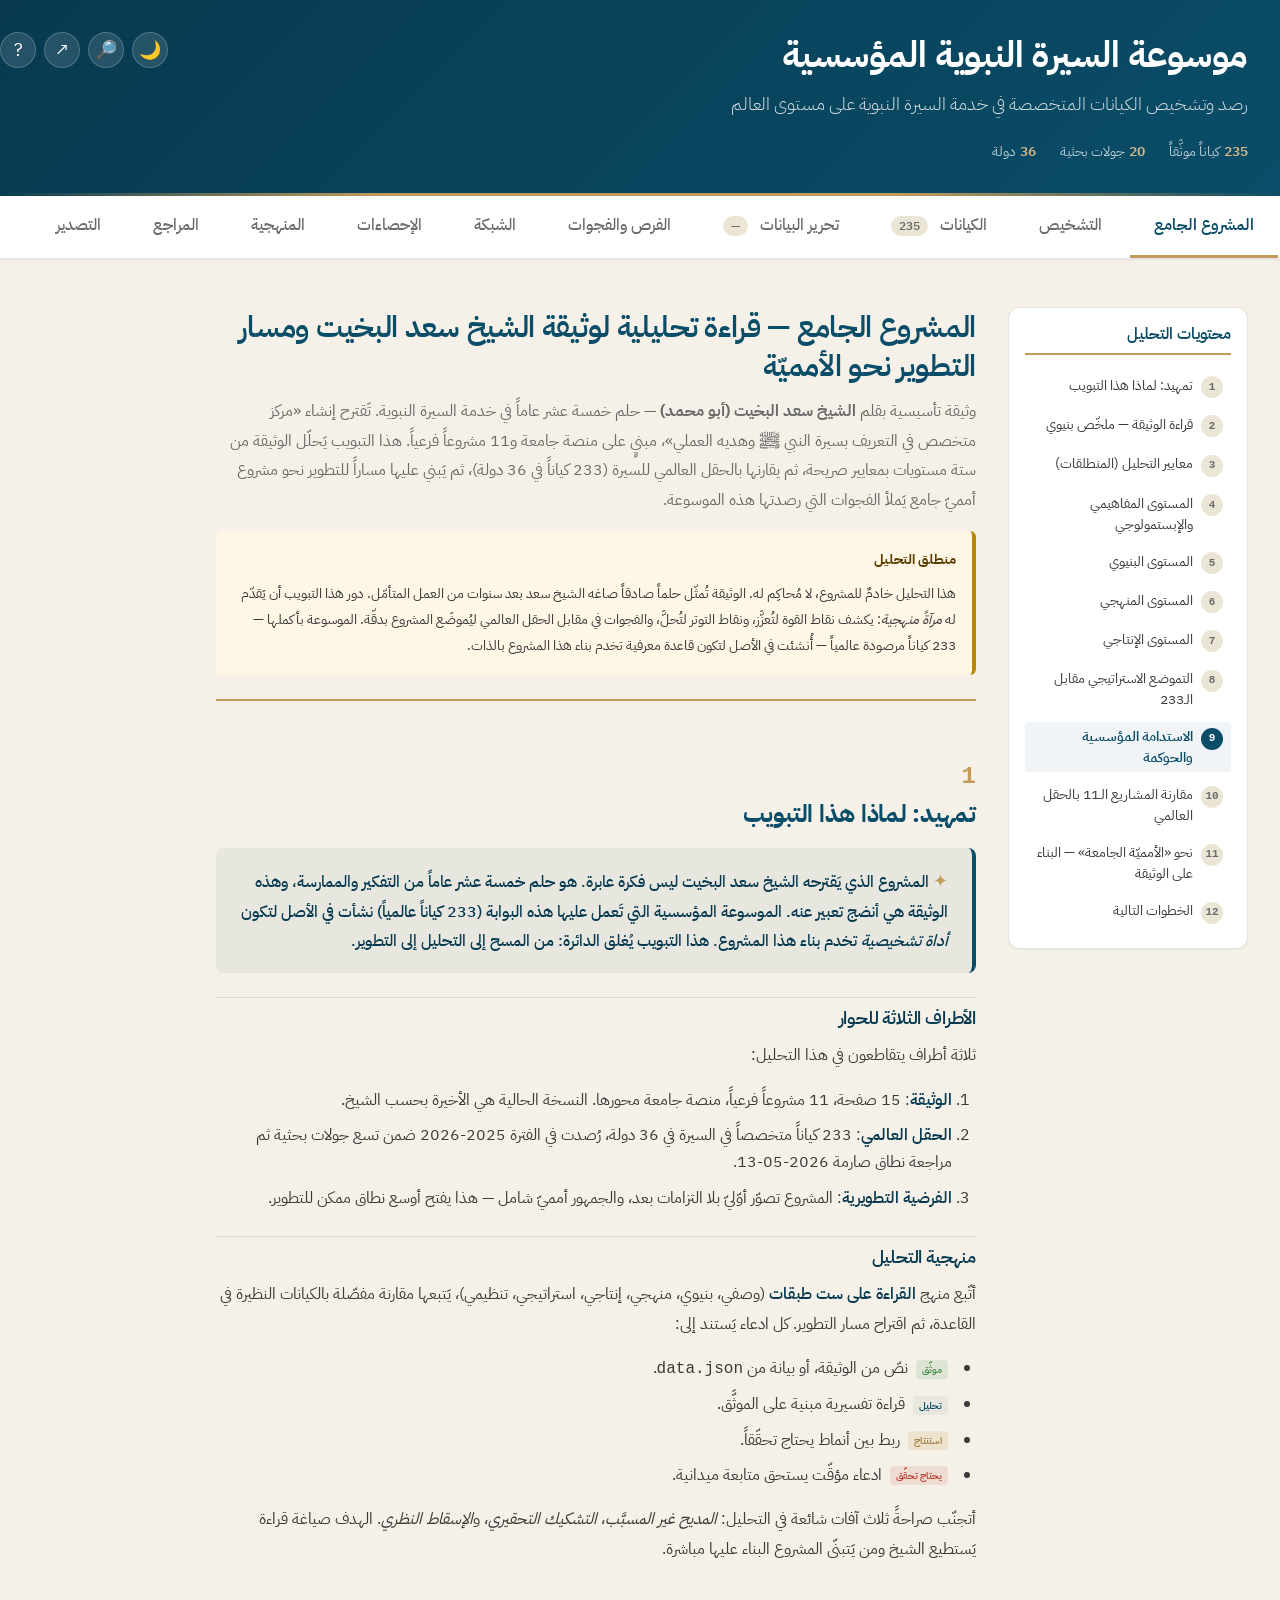
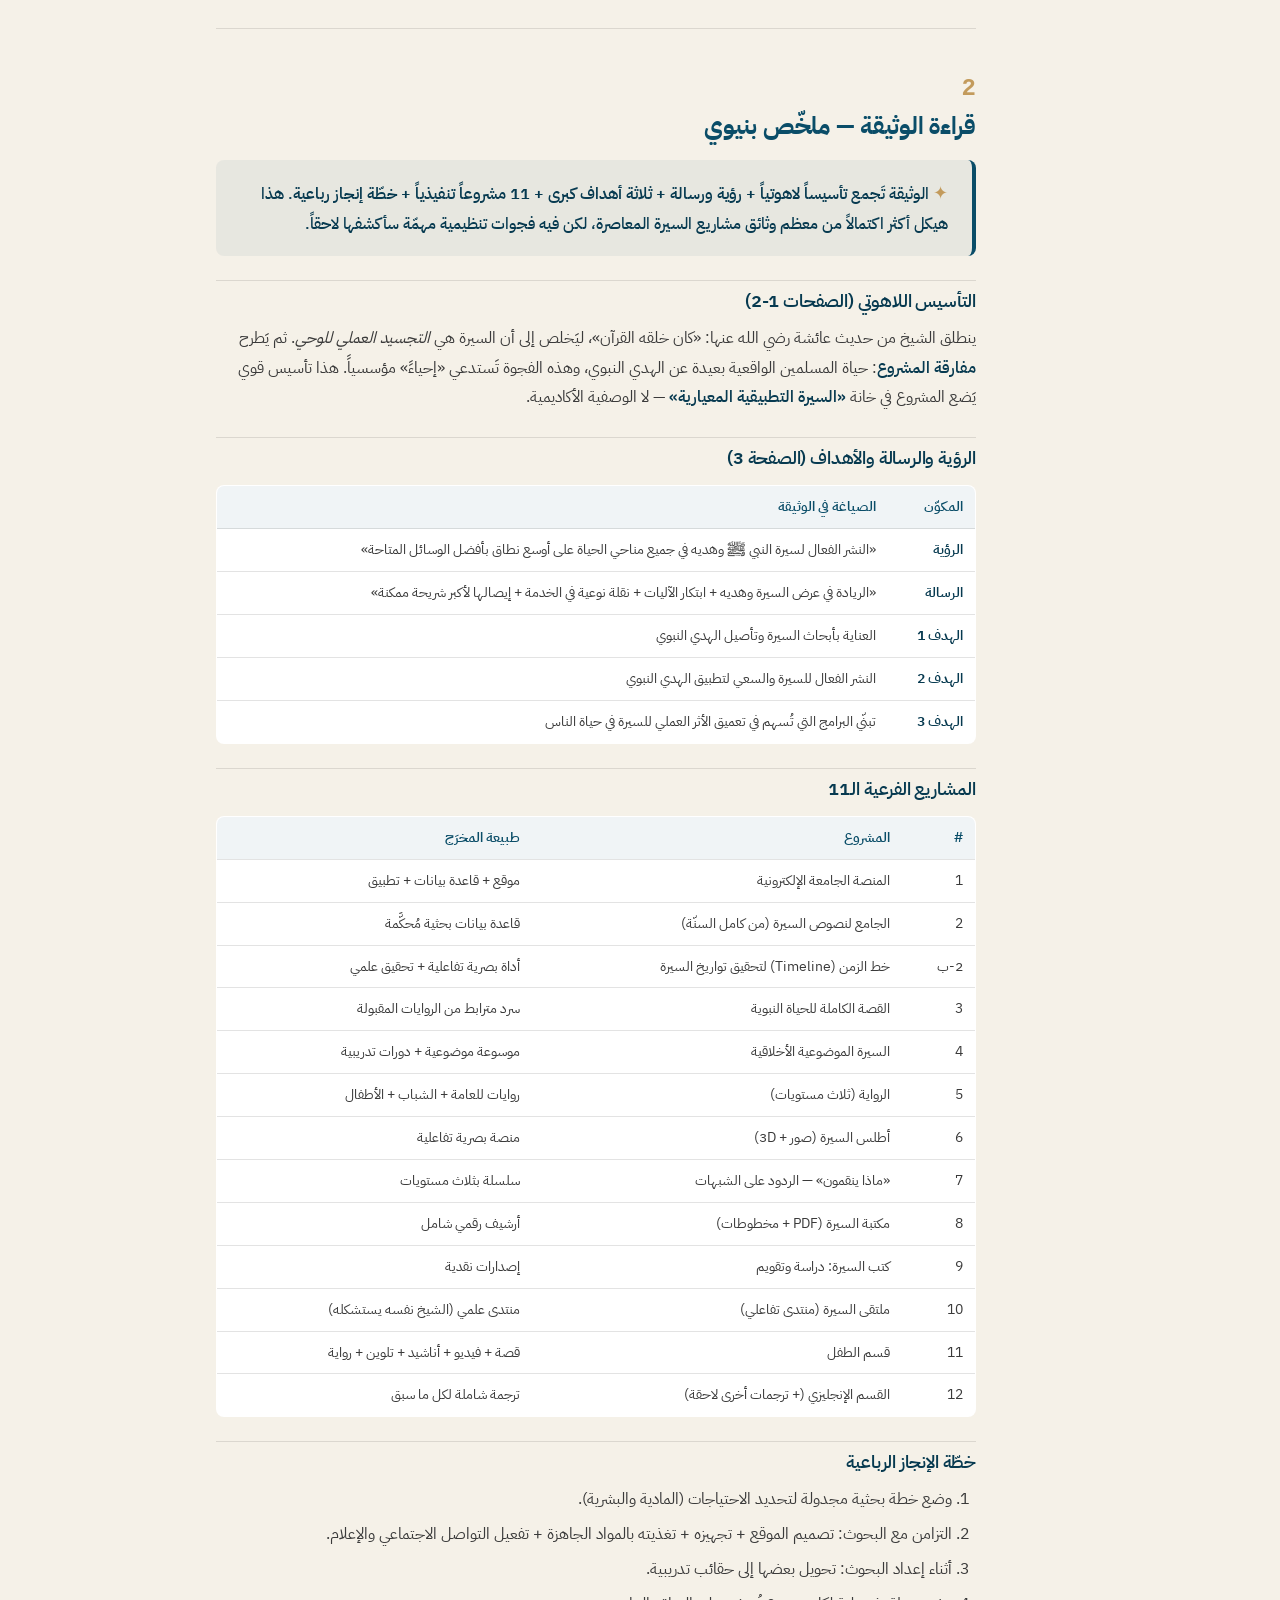
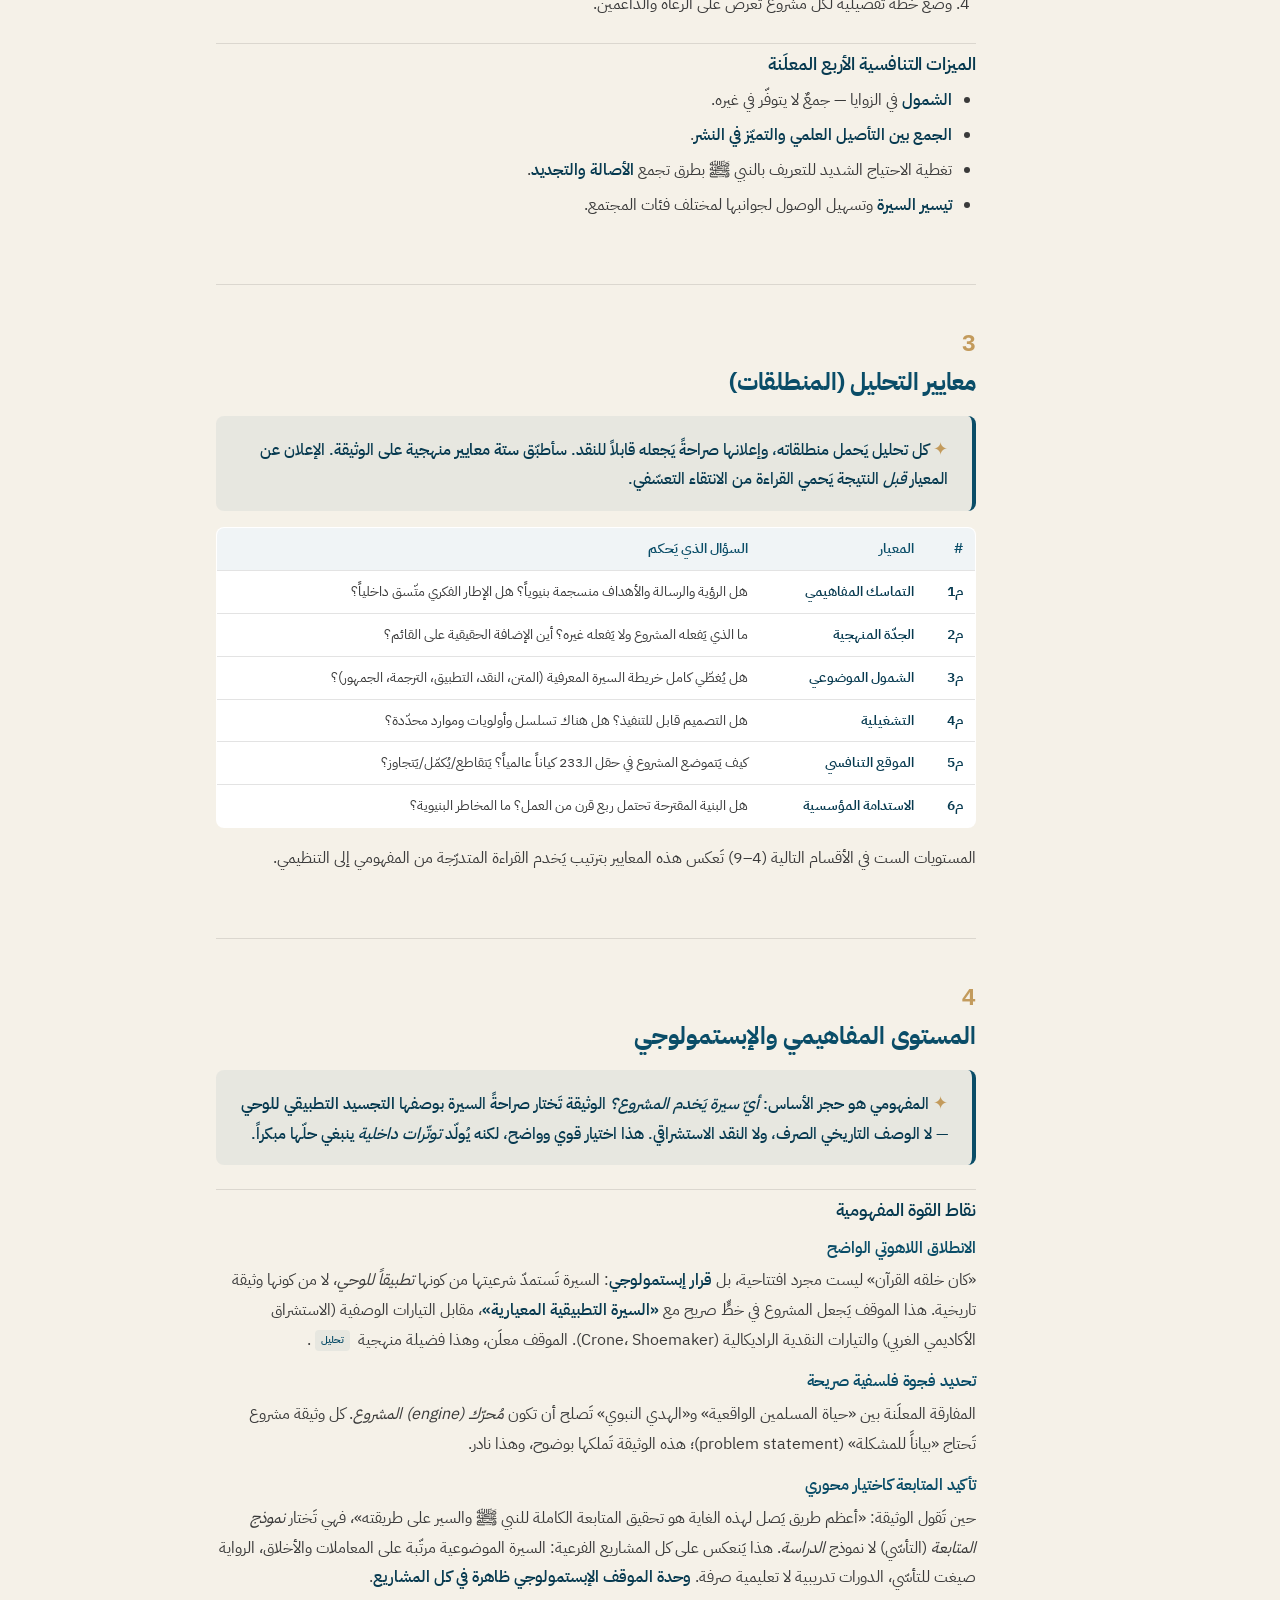
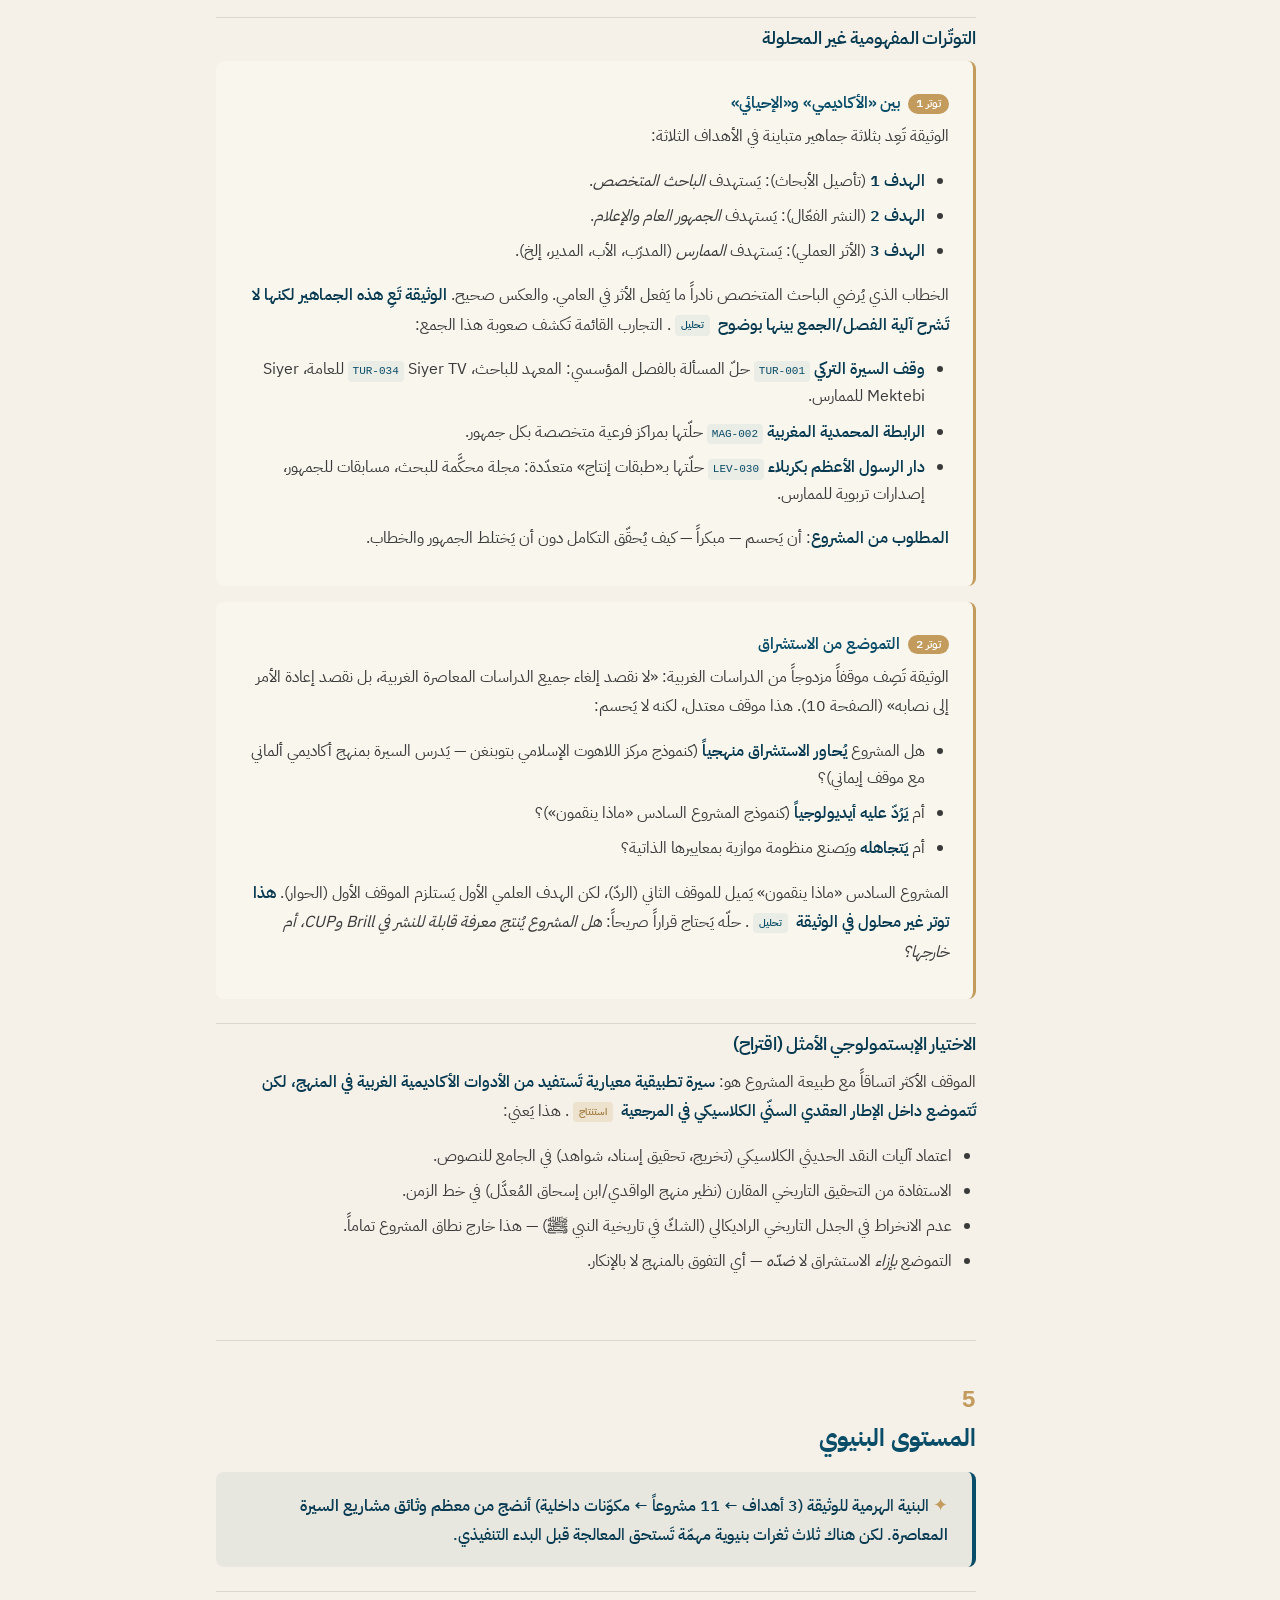
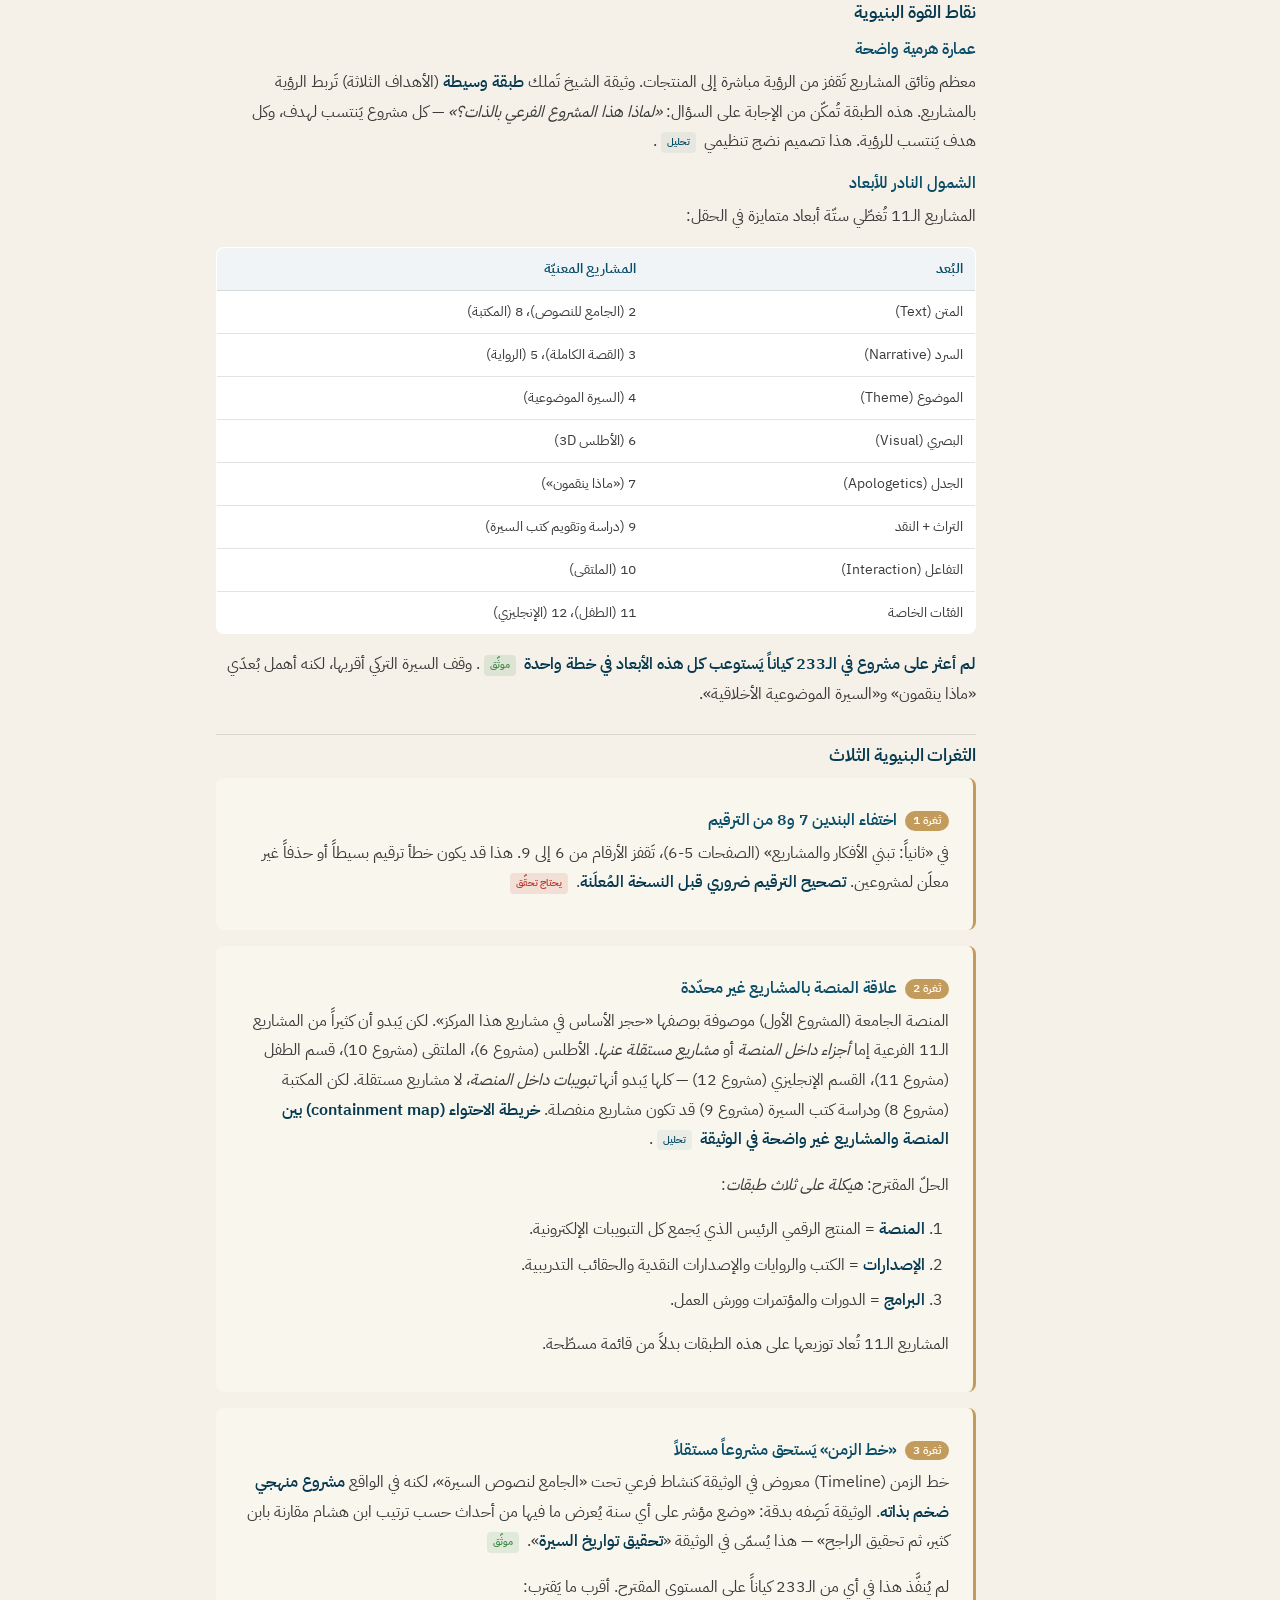
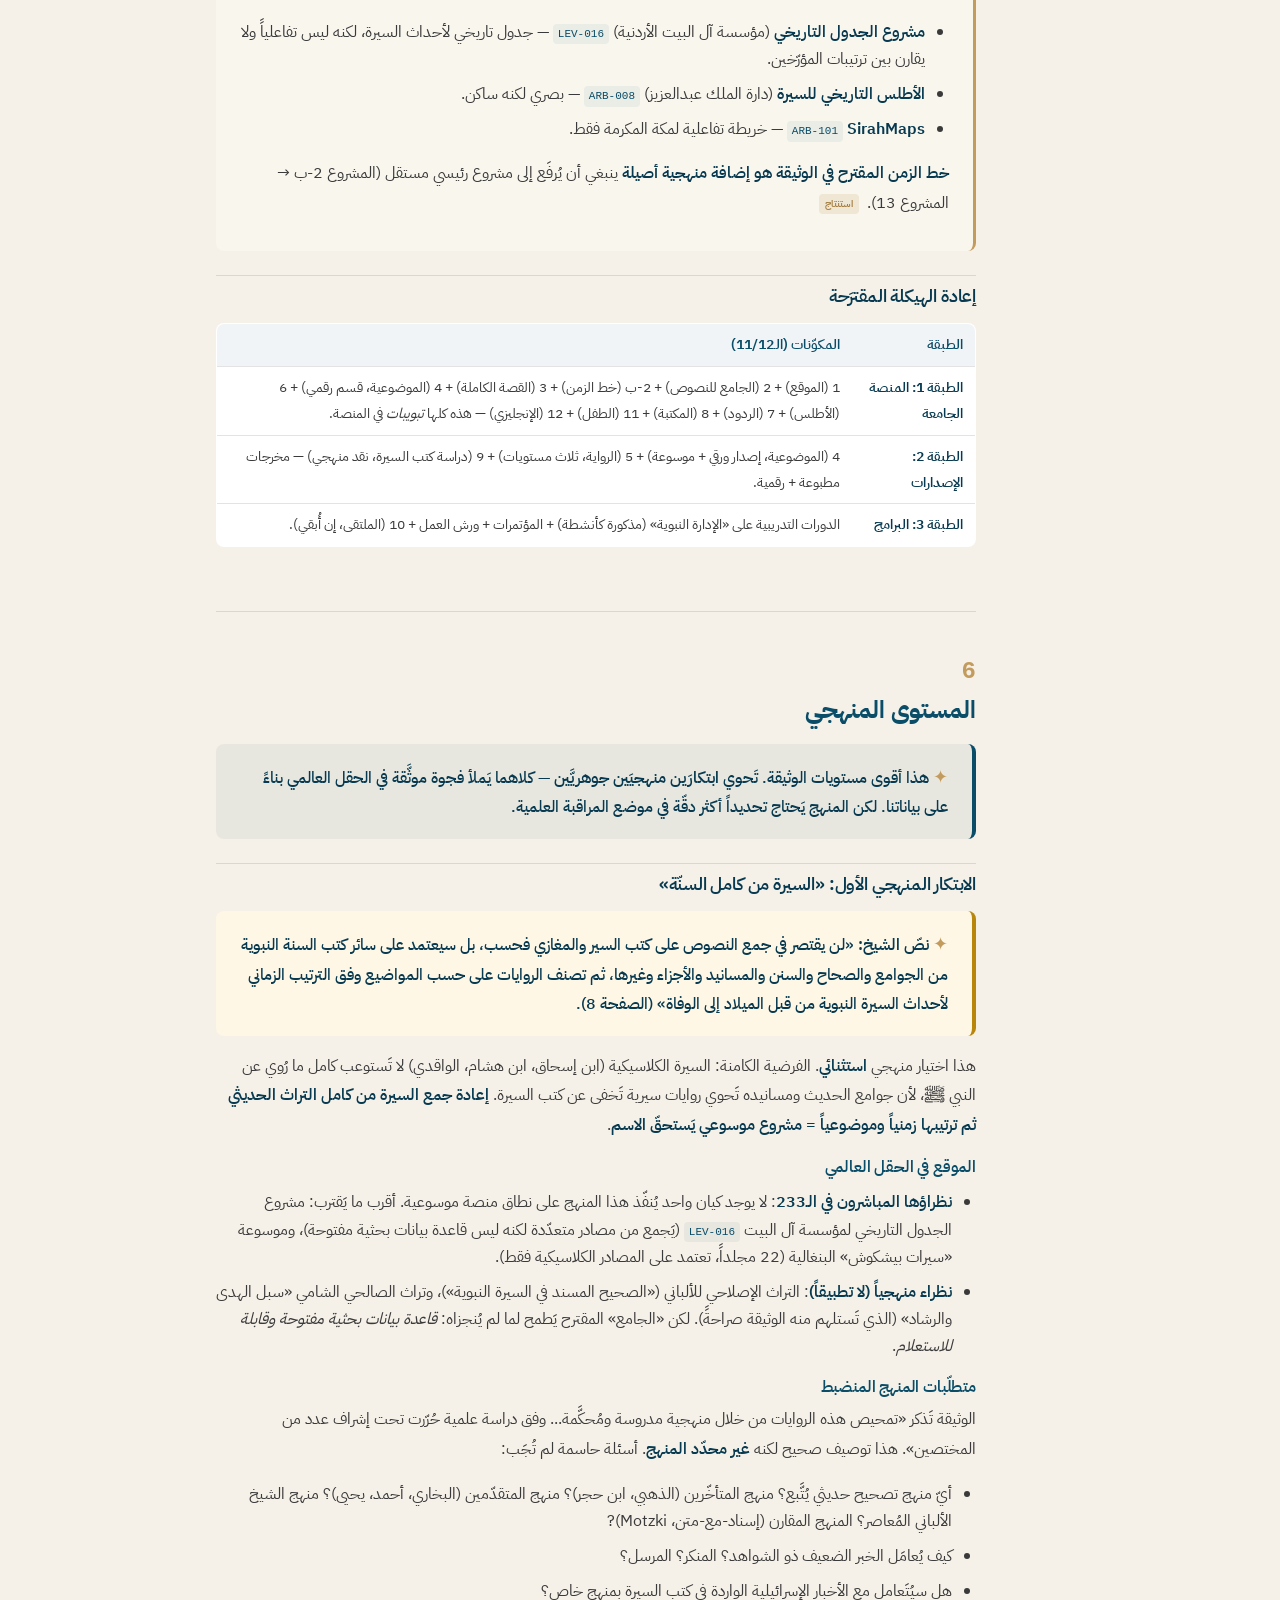
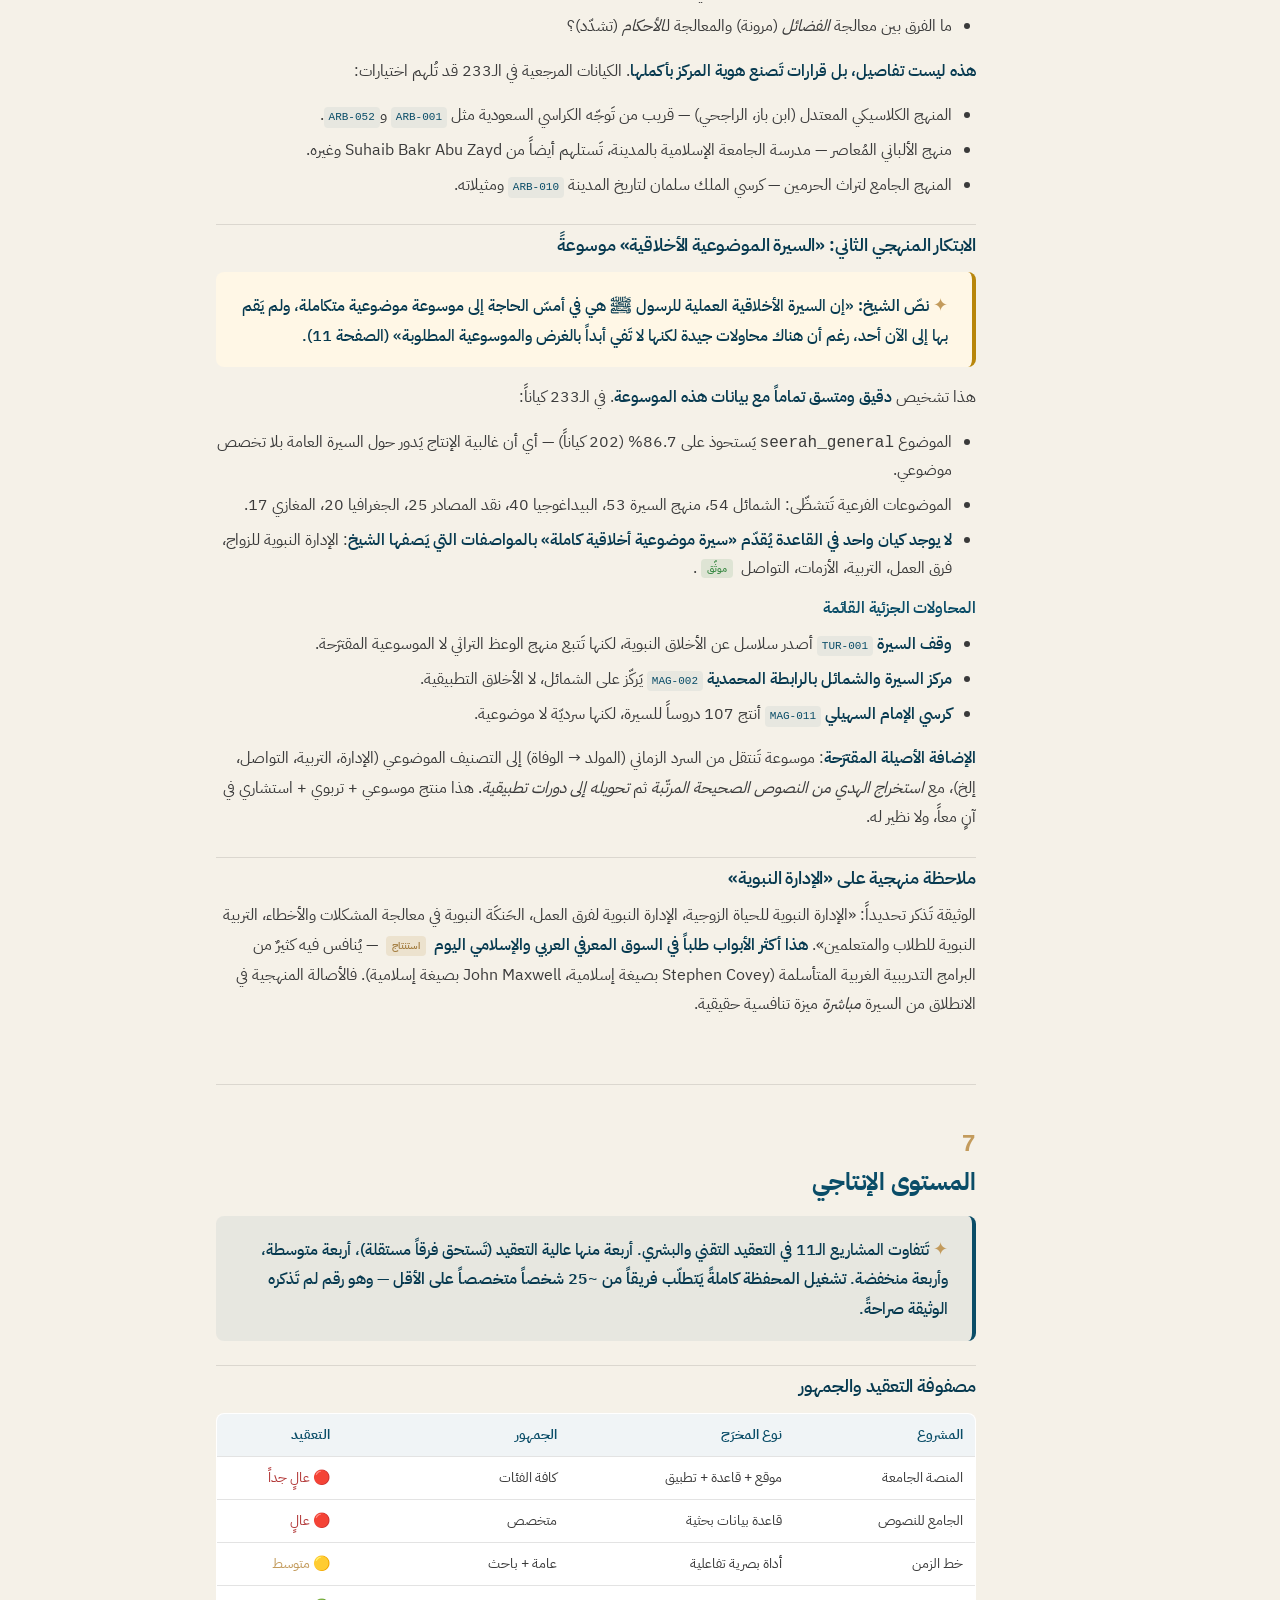
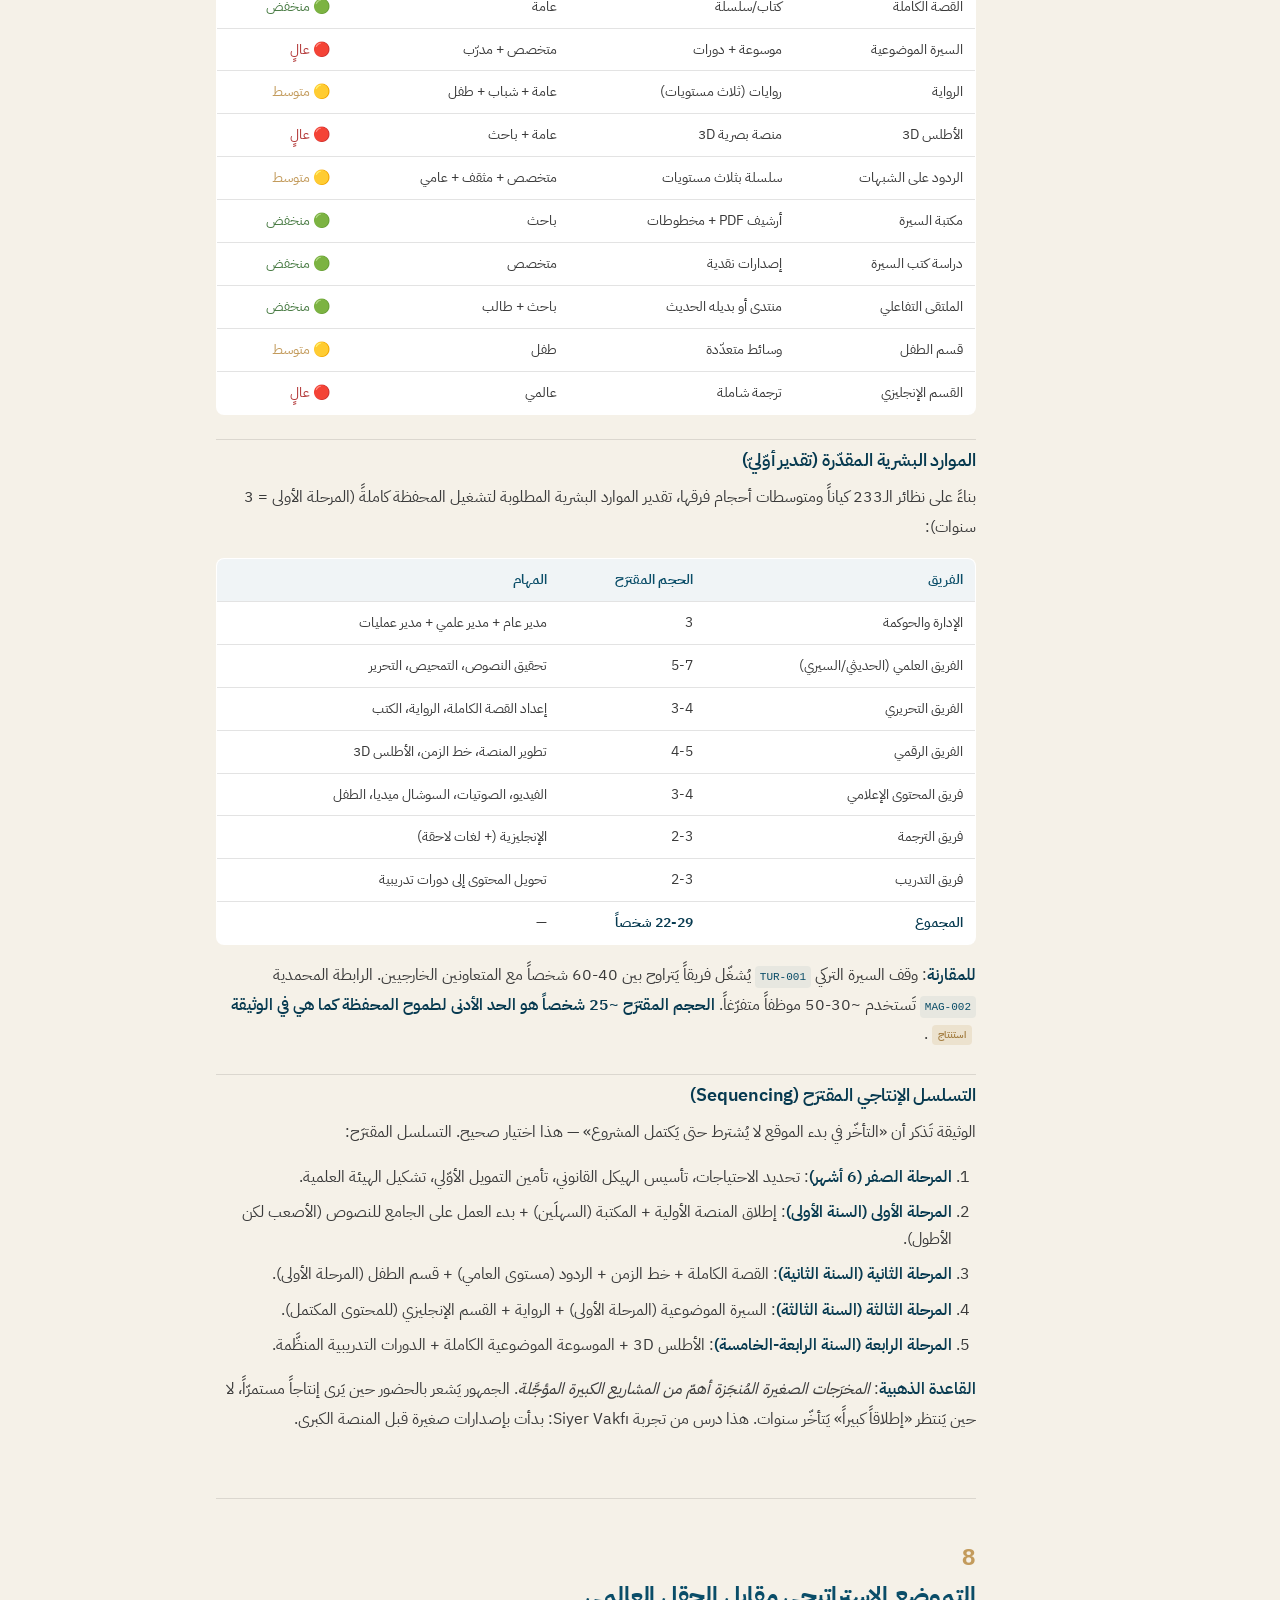
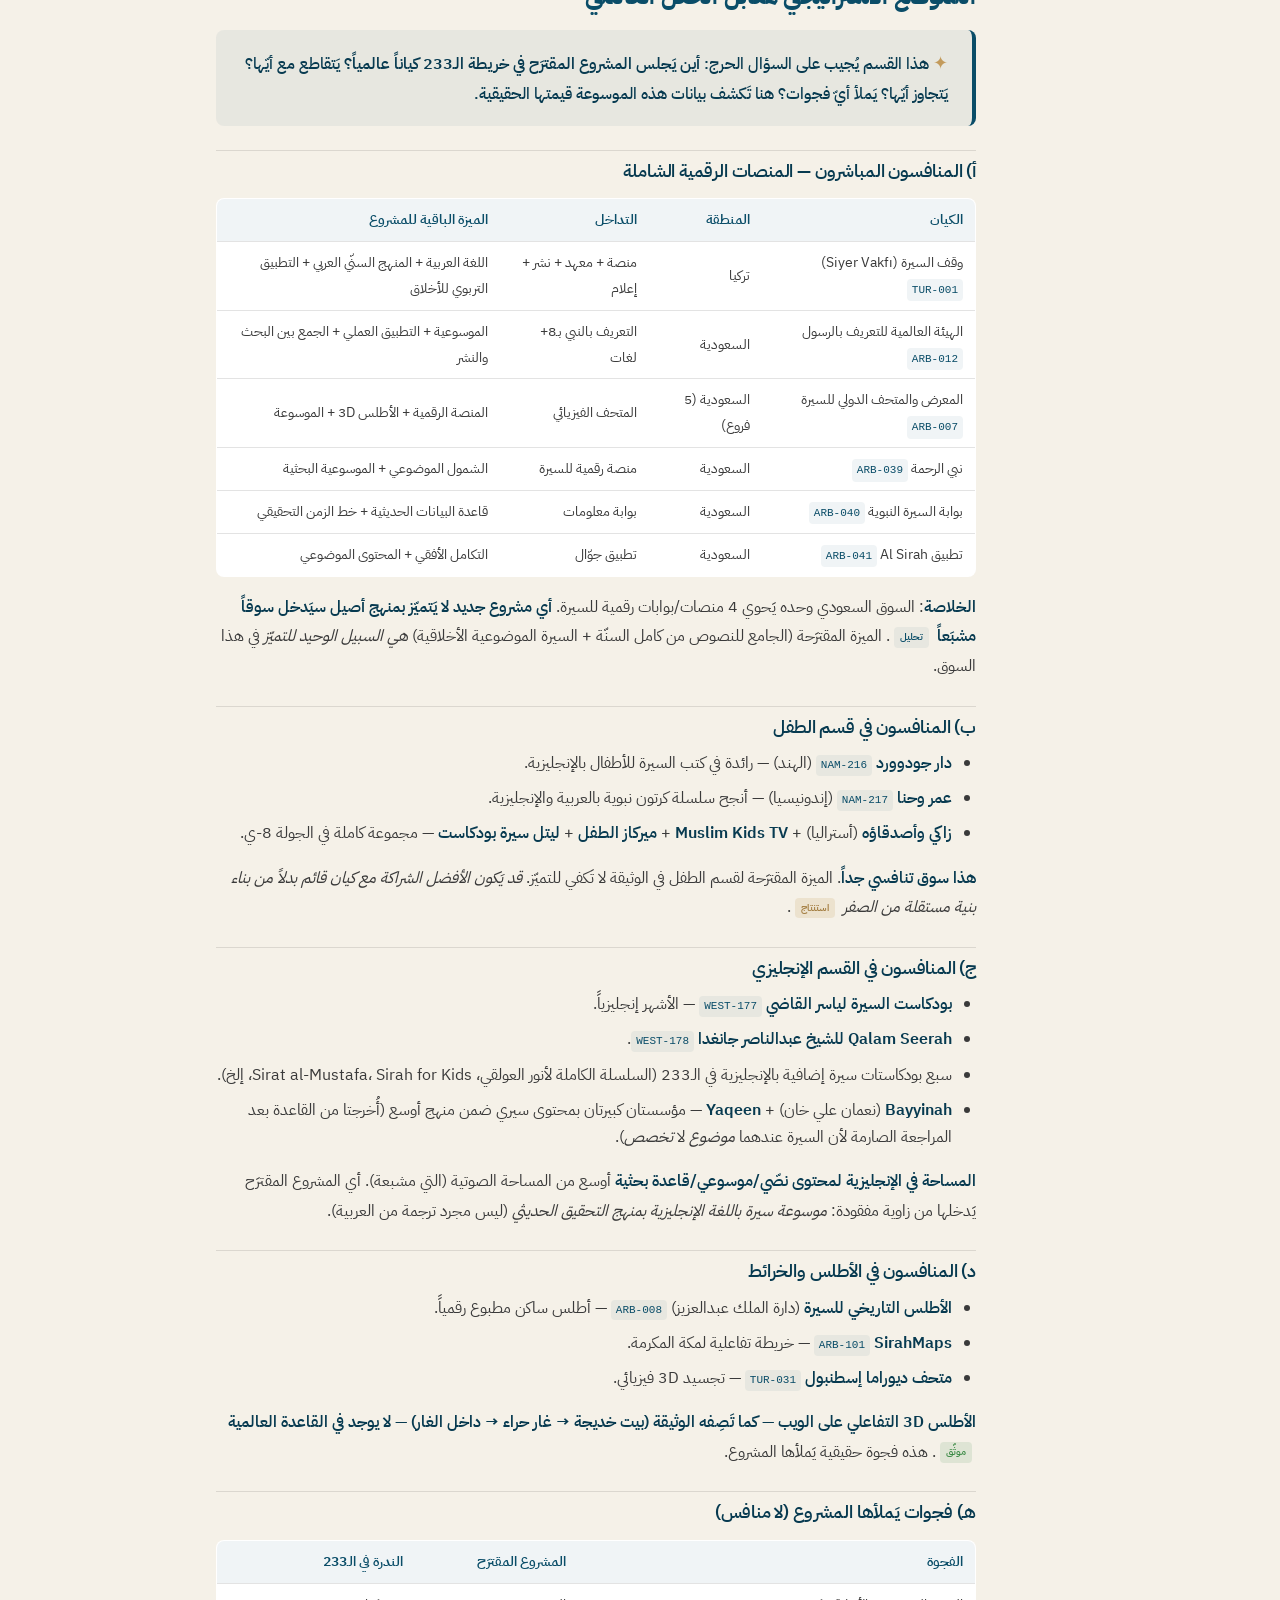
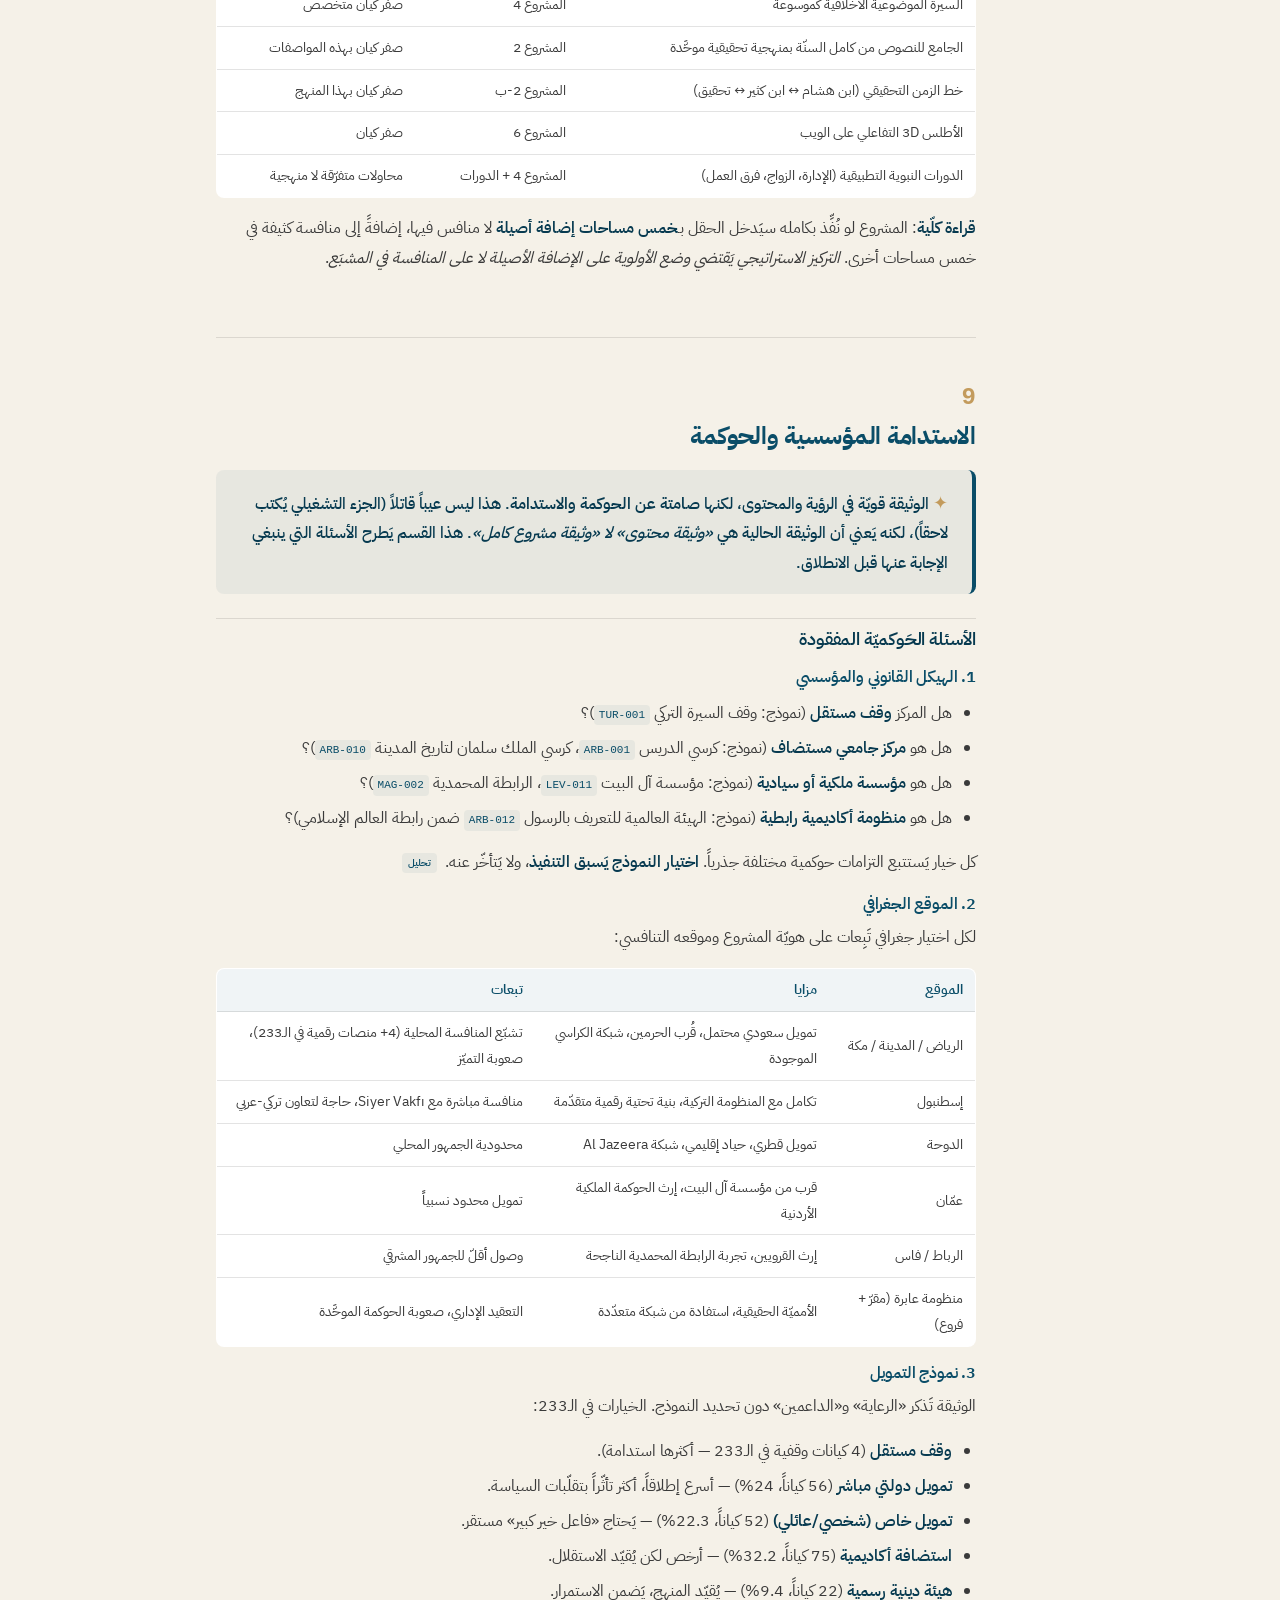
==== commit cd622f7e: "Add «المشروع الجامع» tab — analysis of Sheikh Sa'ad al-Bakhit's project document A new top-priority " ====
--- a/index.html
+++ b/index.html
@@ -70,9 +70,16 @@
   <nav class="tabs" role="tablist" aria-label="تبويبات الموسوعة">
     <div class="container tabs__inner">
       <button role="tab" class="tab is-active"
+              data-tab="project"
+              aria-selected="true"
+              aria-controls="tab-project">
+        المشروع الجامع
+      </button>
+      <button role="tab" class="tab"
               data-tab="diagnostic"
-              aria-selected="true"
-              aria-controls="tab-diagnostic">
+              aria-selected="false"
+              aria-controls="tab-diagnostic"
+              tabindex="-1">
         التشخيص
       </button>
       <button role="tab" class="tab"
@@ -137,9 +144,20 @@
   </nav>
 
   <main class="site-main" id="main-content">
+    <!-- التبويب 0: المشروع الجامع -->
+    <section id="tab-project" class="panel is-active" role="tabpanel"
+             aria-labelledby="tab-project-btn">
+      <div class="container">
+        <div class="empty-state">
+          <h3 class="empty-state__title">جاري تحميل تحليل المشروع الجامع…</h3>
+          <p class="empty-state__hint">تحليل وثيقة الشيخ سعد البخيت ومقارنتها بالحقل العالمي.</p>
+        </div>
+      </div>
+    </section>
+
     <!-- التبويب 1: التشخيص -->
-    <section id="tab-diagnostic" class="panel is-active" role="tabpanel"
-             aria-labelledby="tab-diagnostic-btn">
+    <section id="tab-diagnostic" class="panel" role="tabpanel"
+             aria-labelledby="tab-diagnostic-btn" aria-hidden="true">
       <div class="container">
         <div class="empty-state">
           <h3 class="empty-state__title">جاري تحميل التشخيص…</h3>
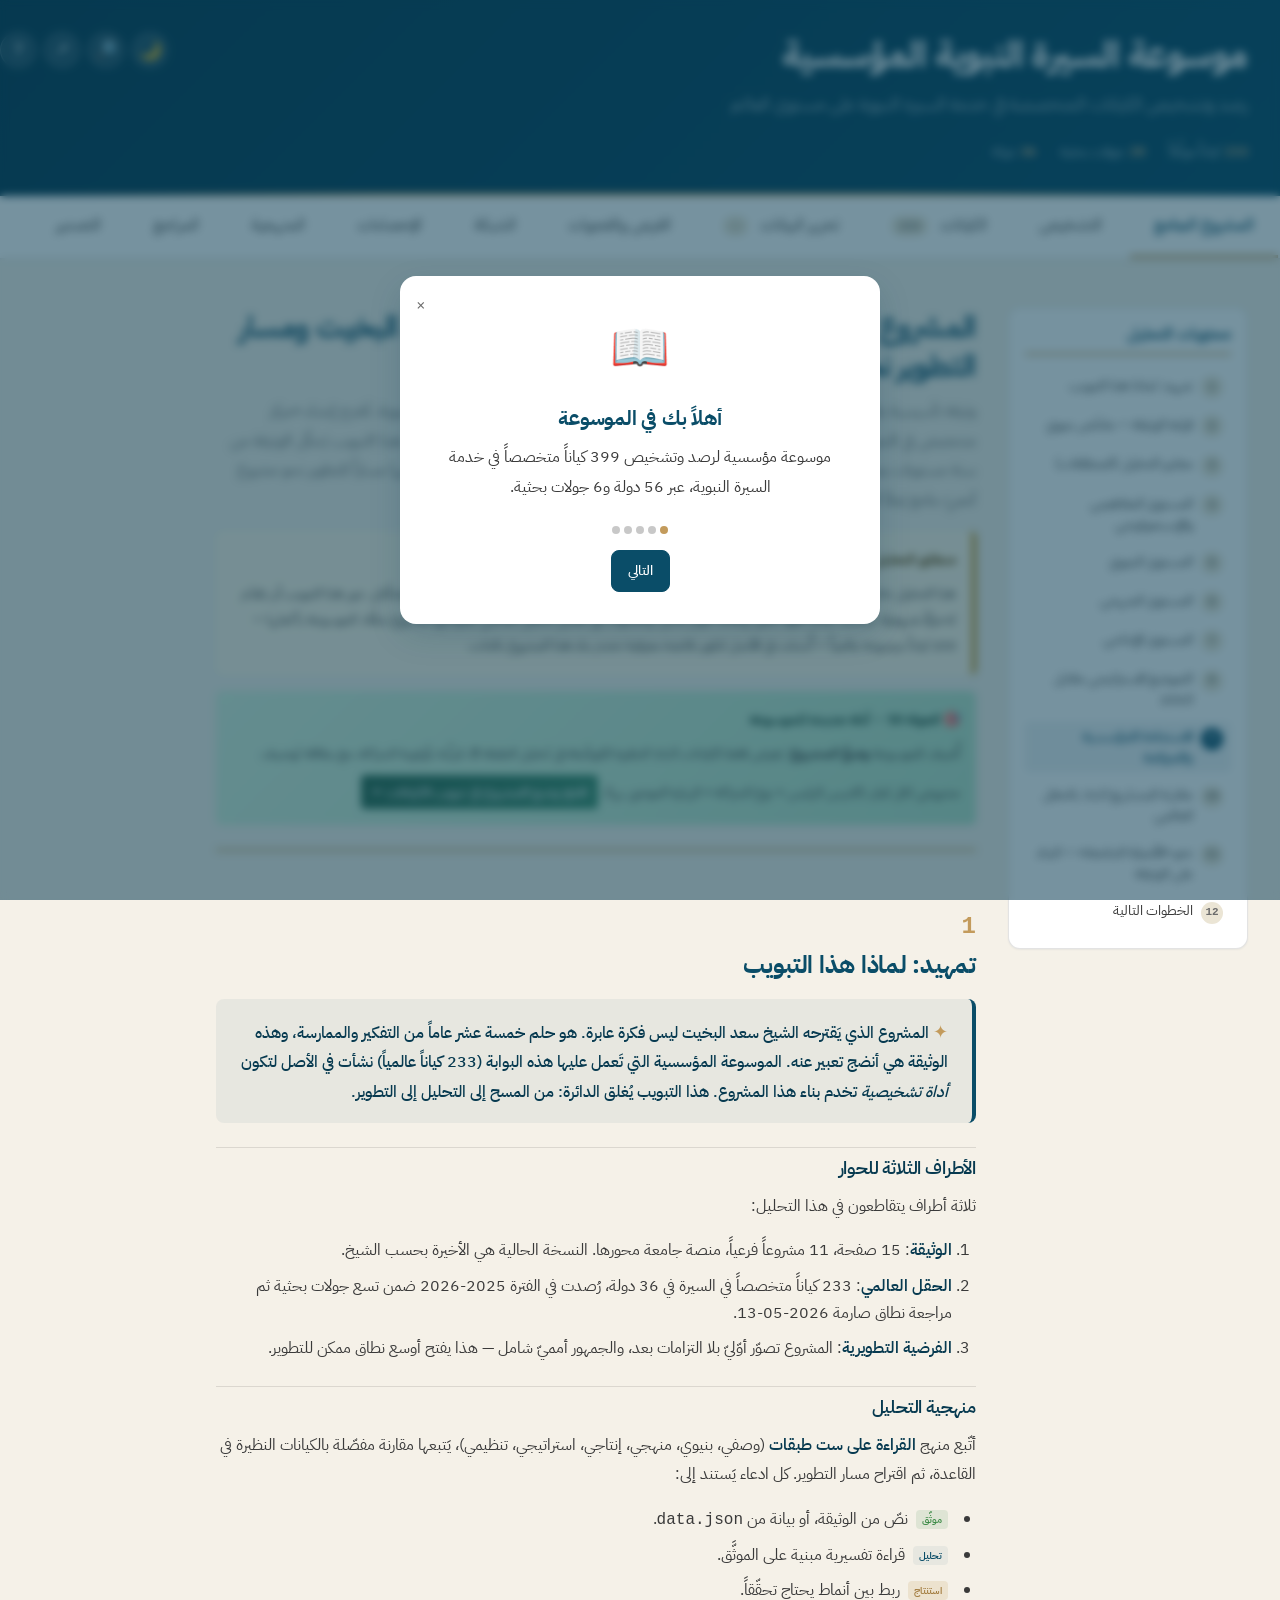
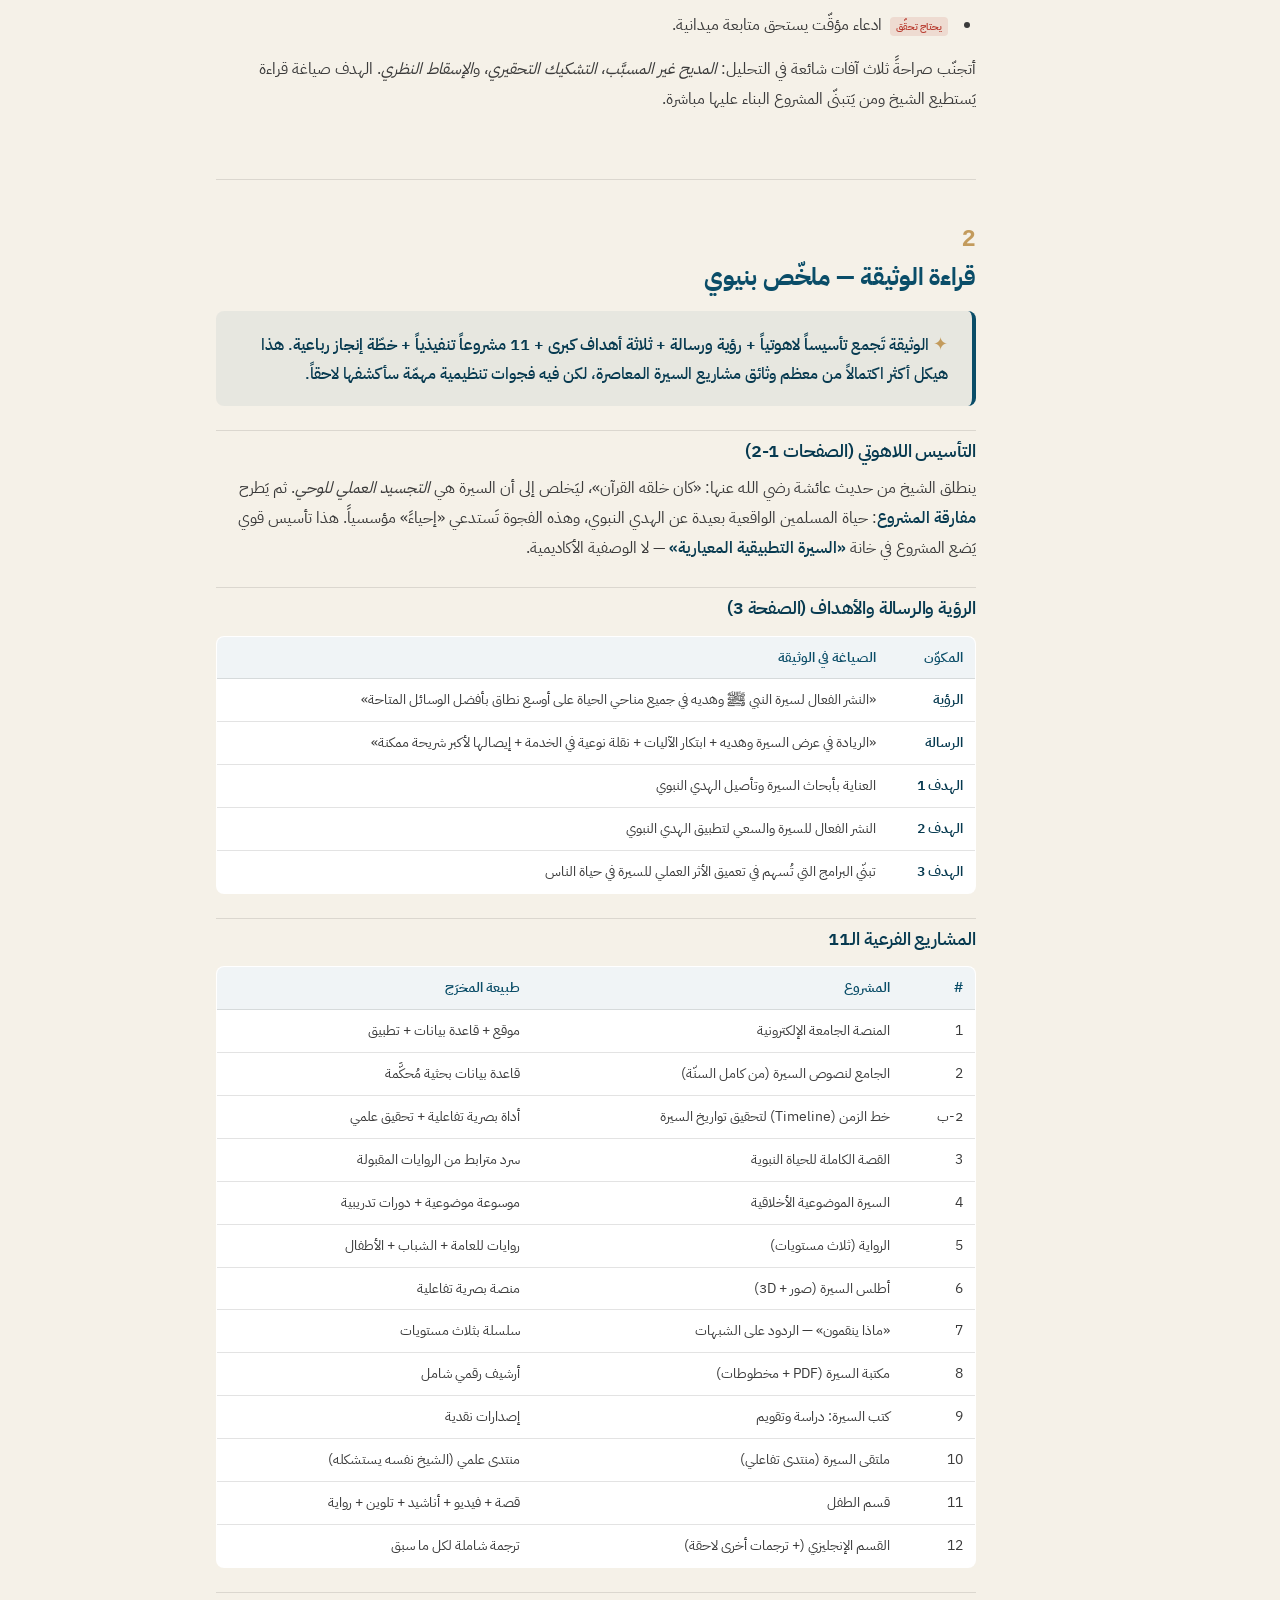
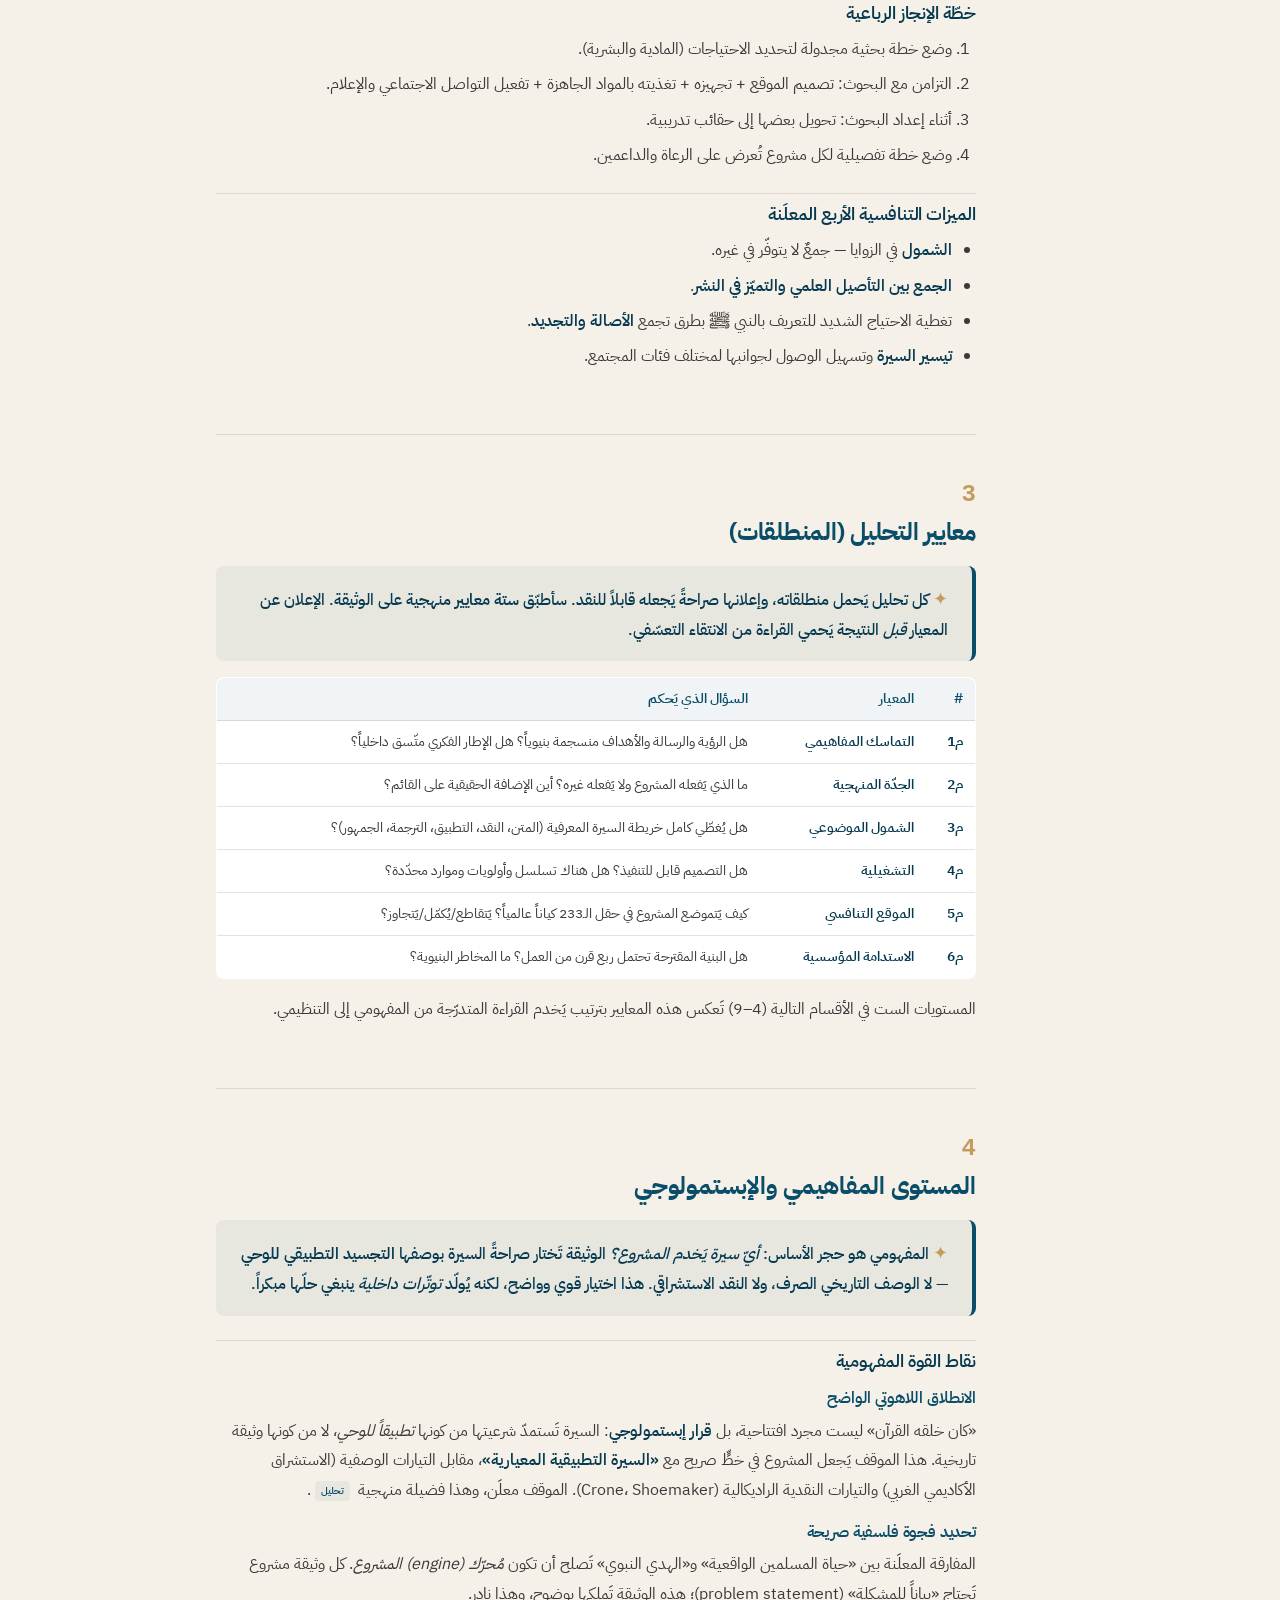
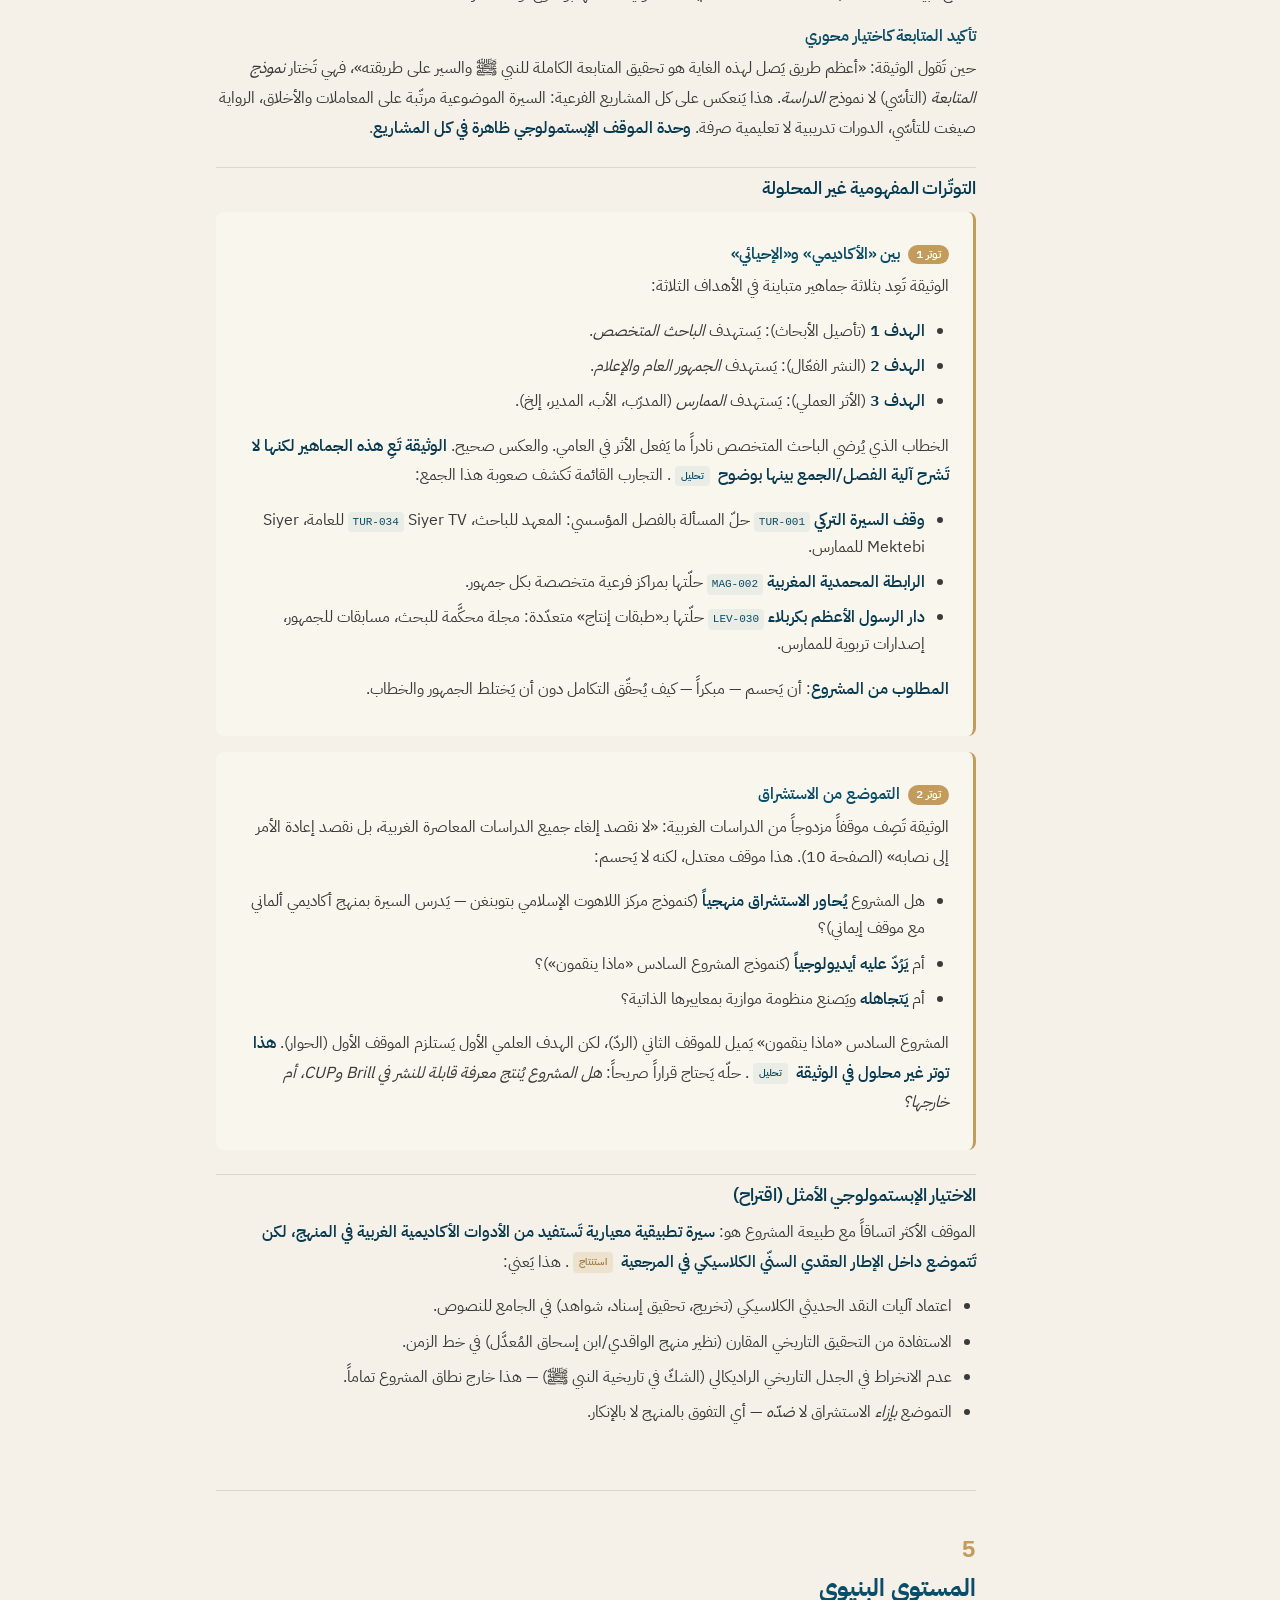
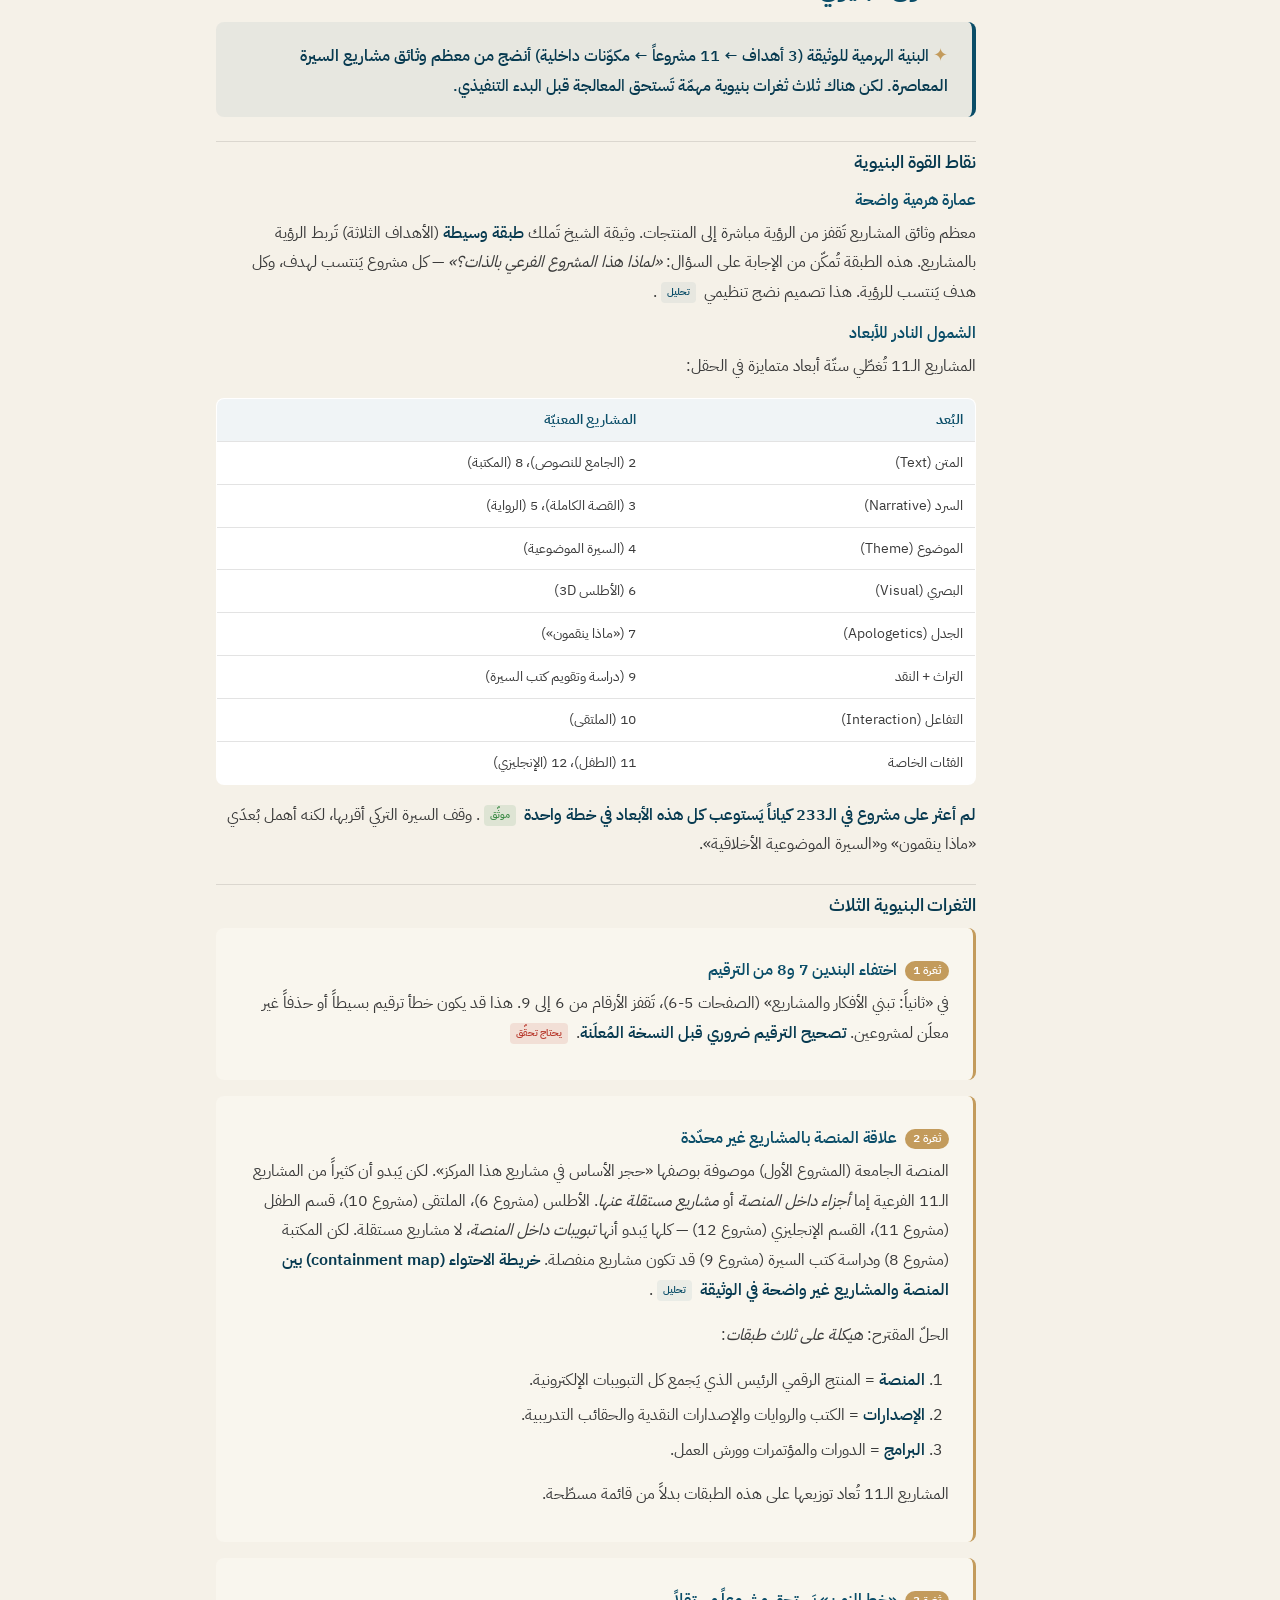
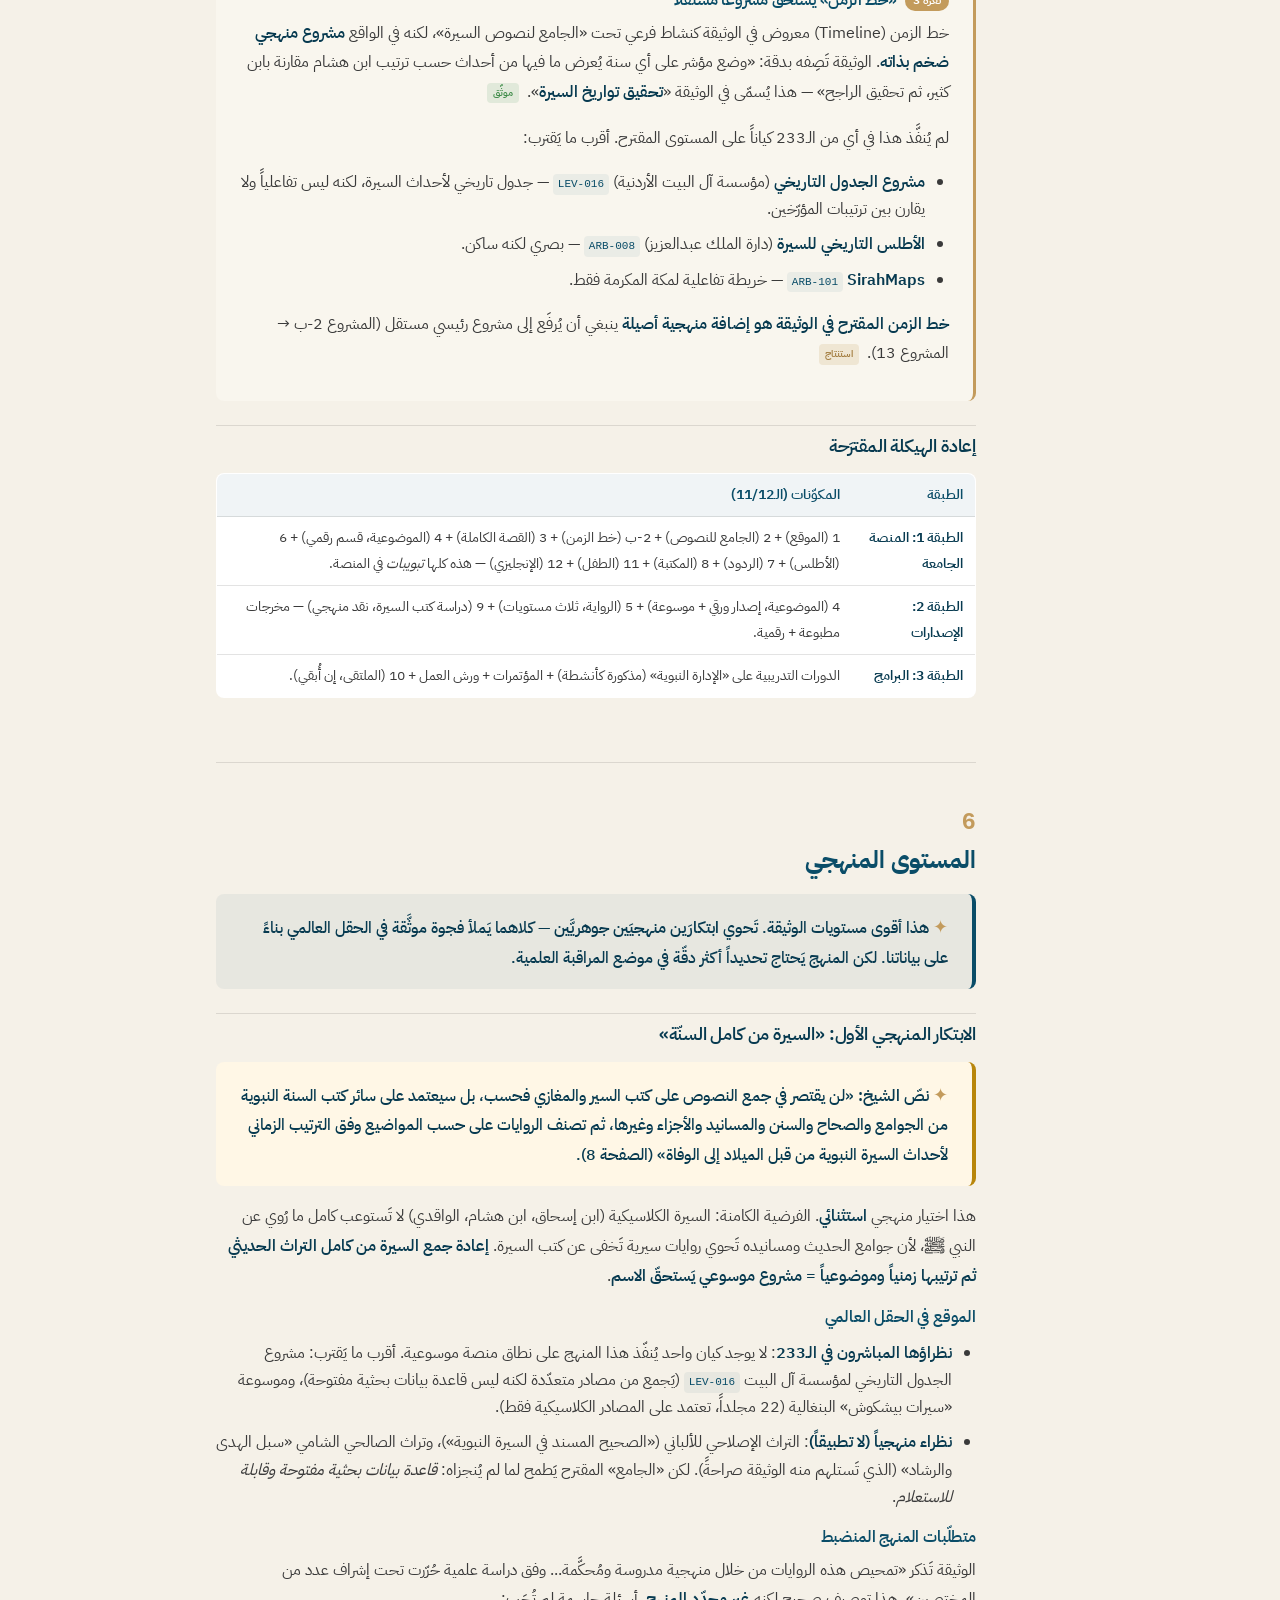
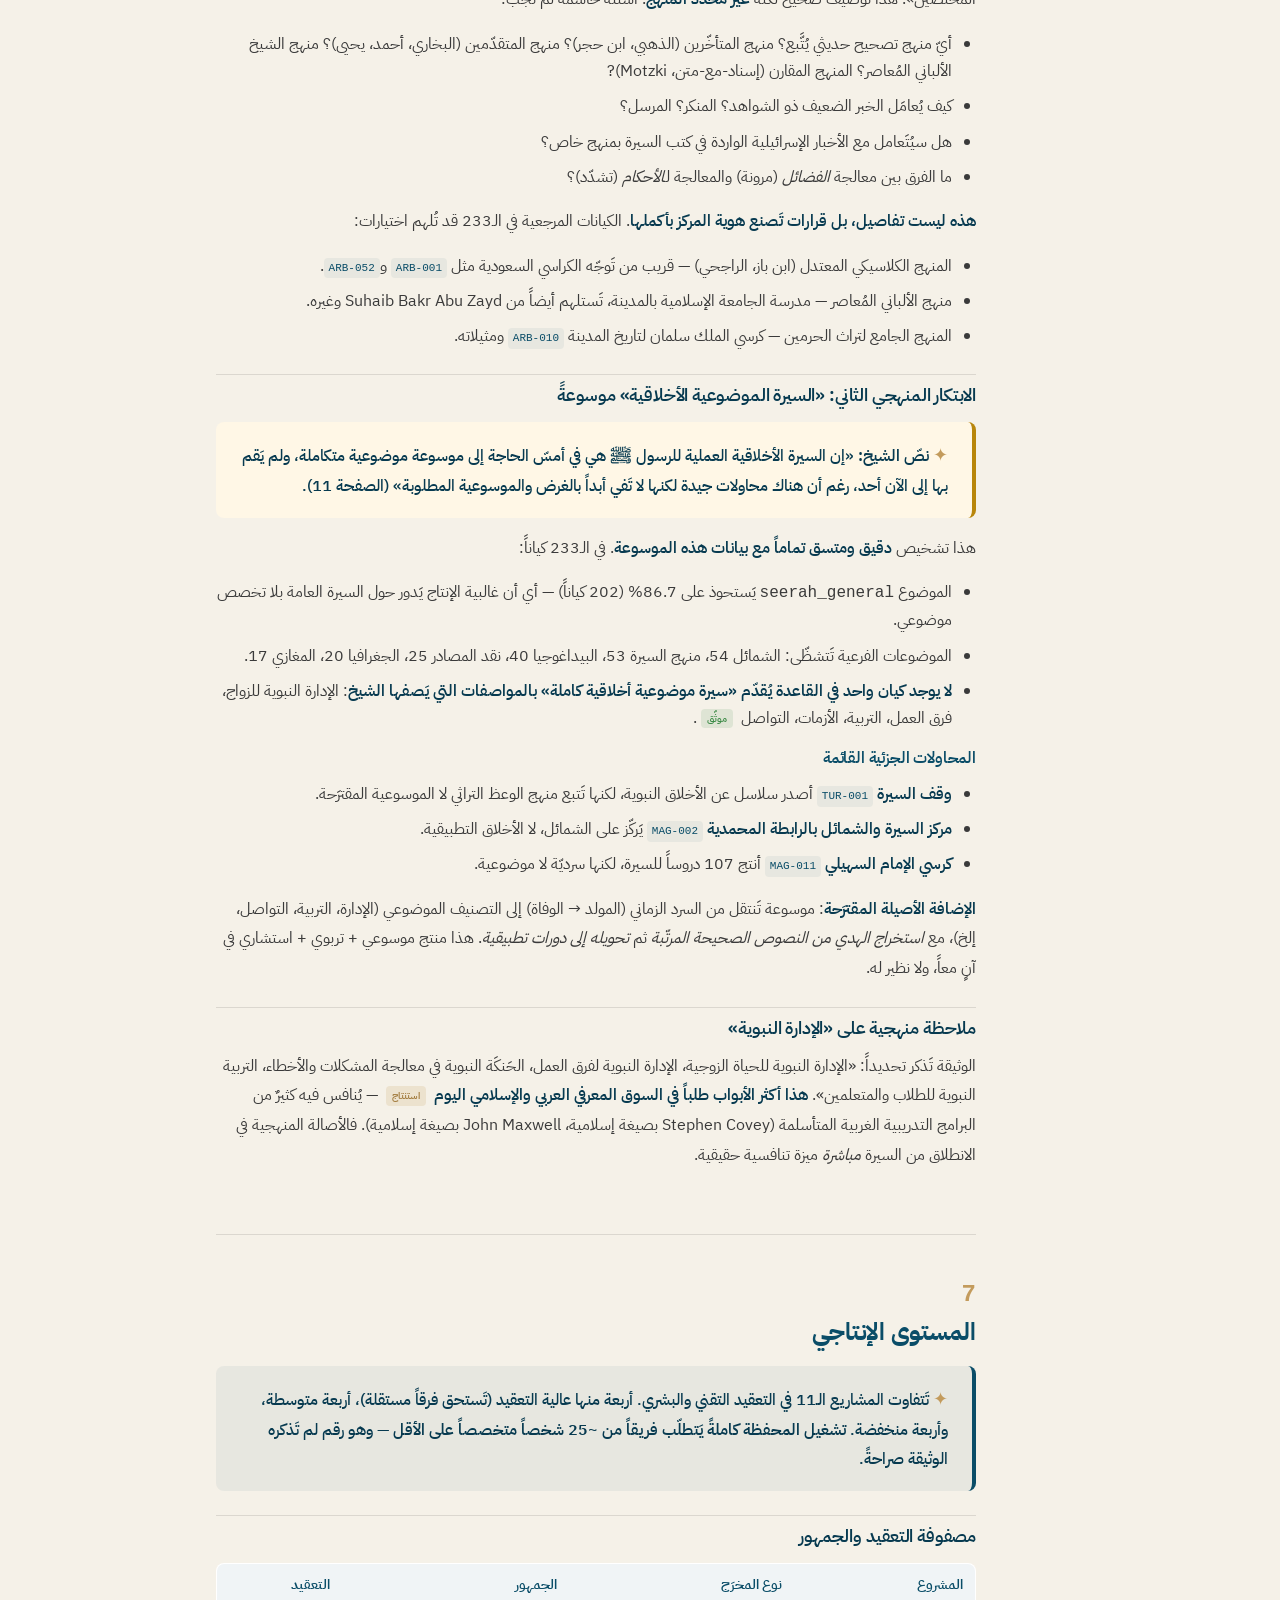
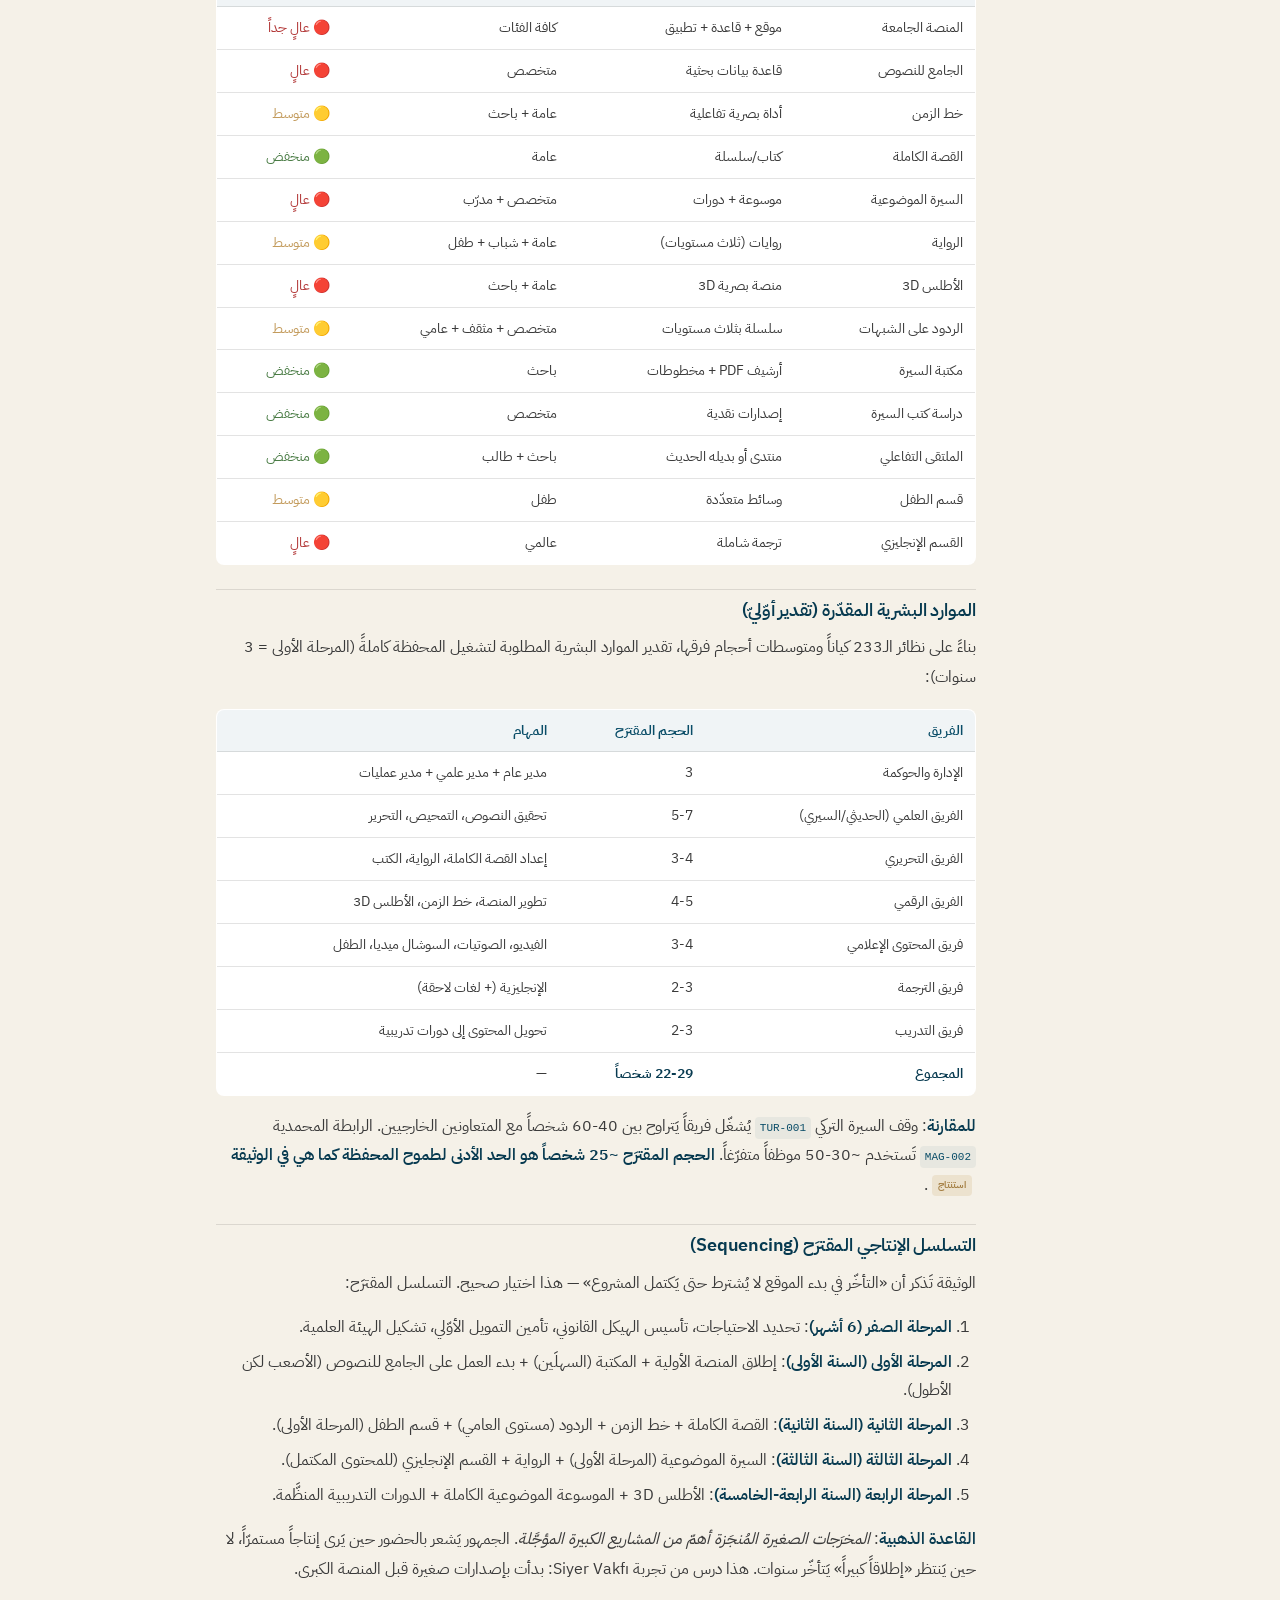
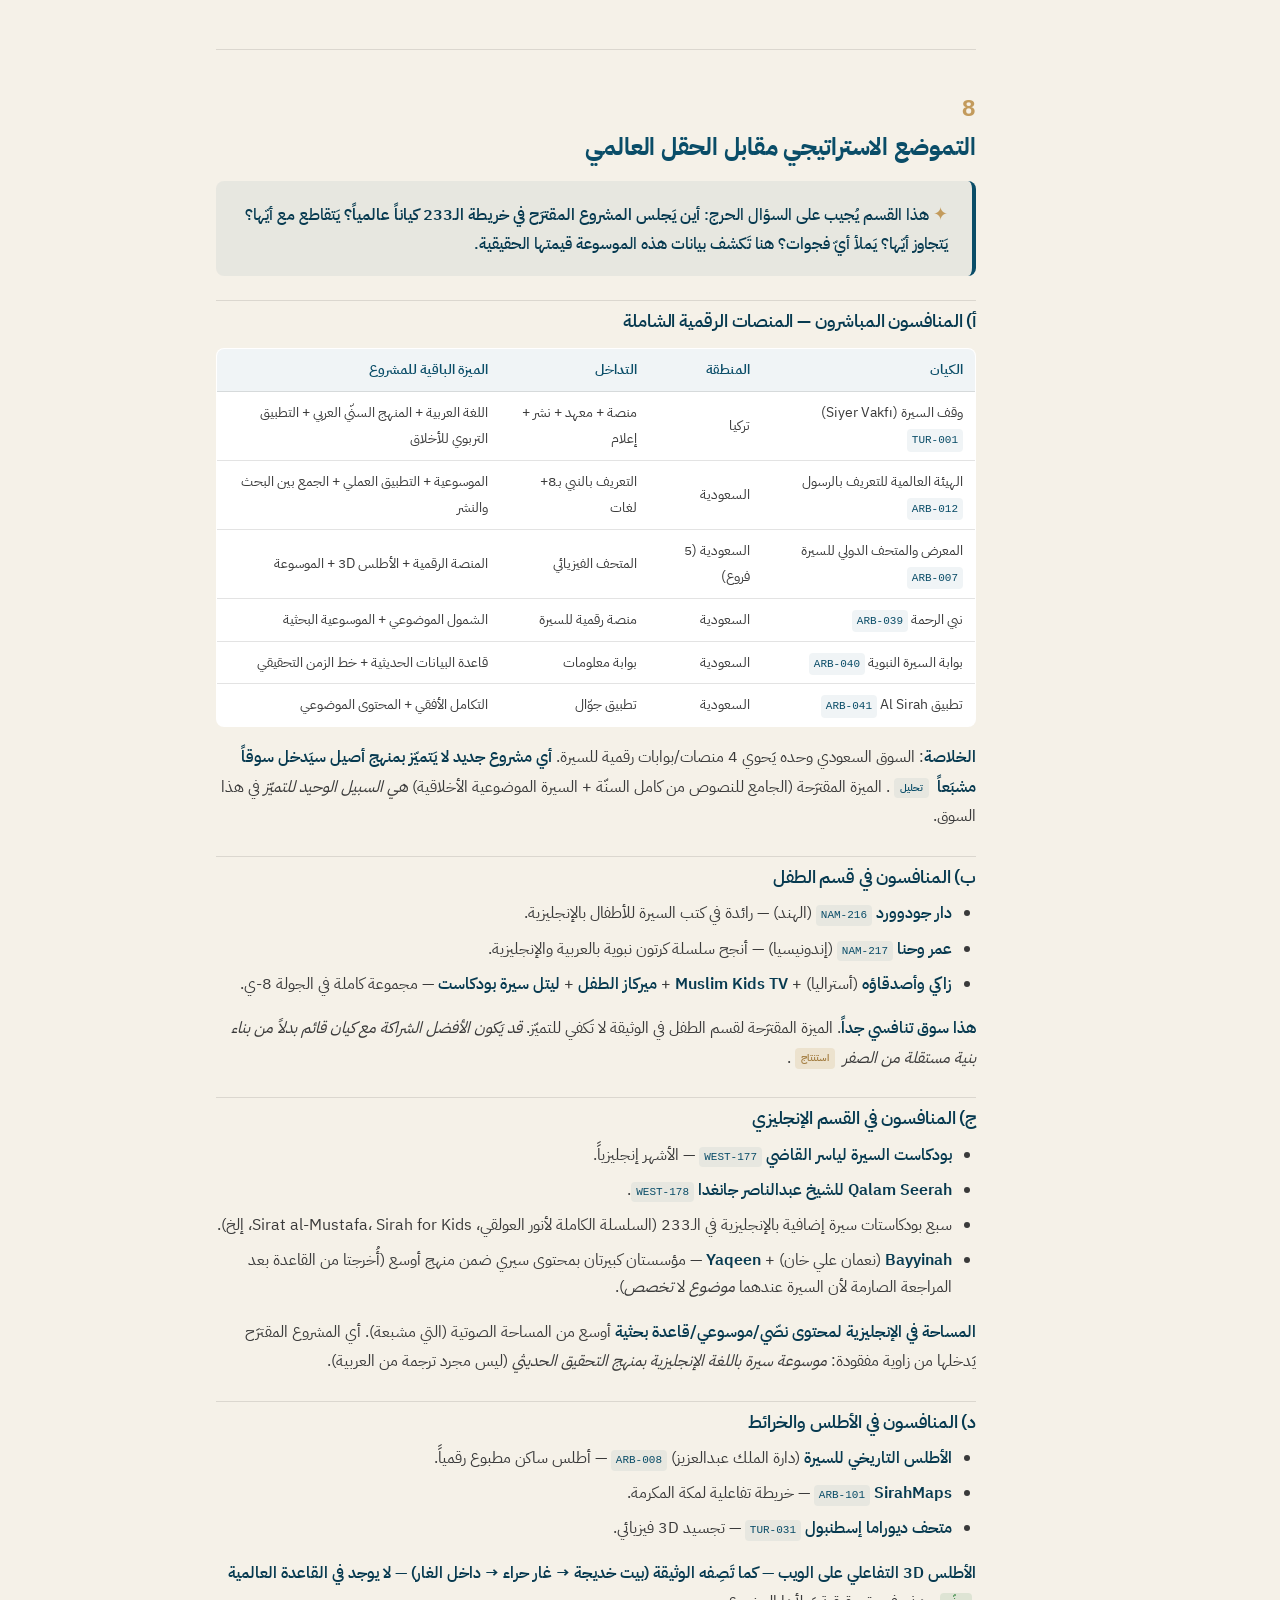
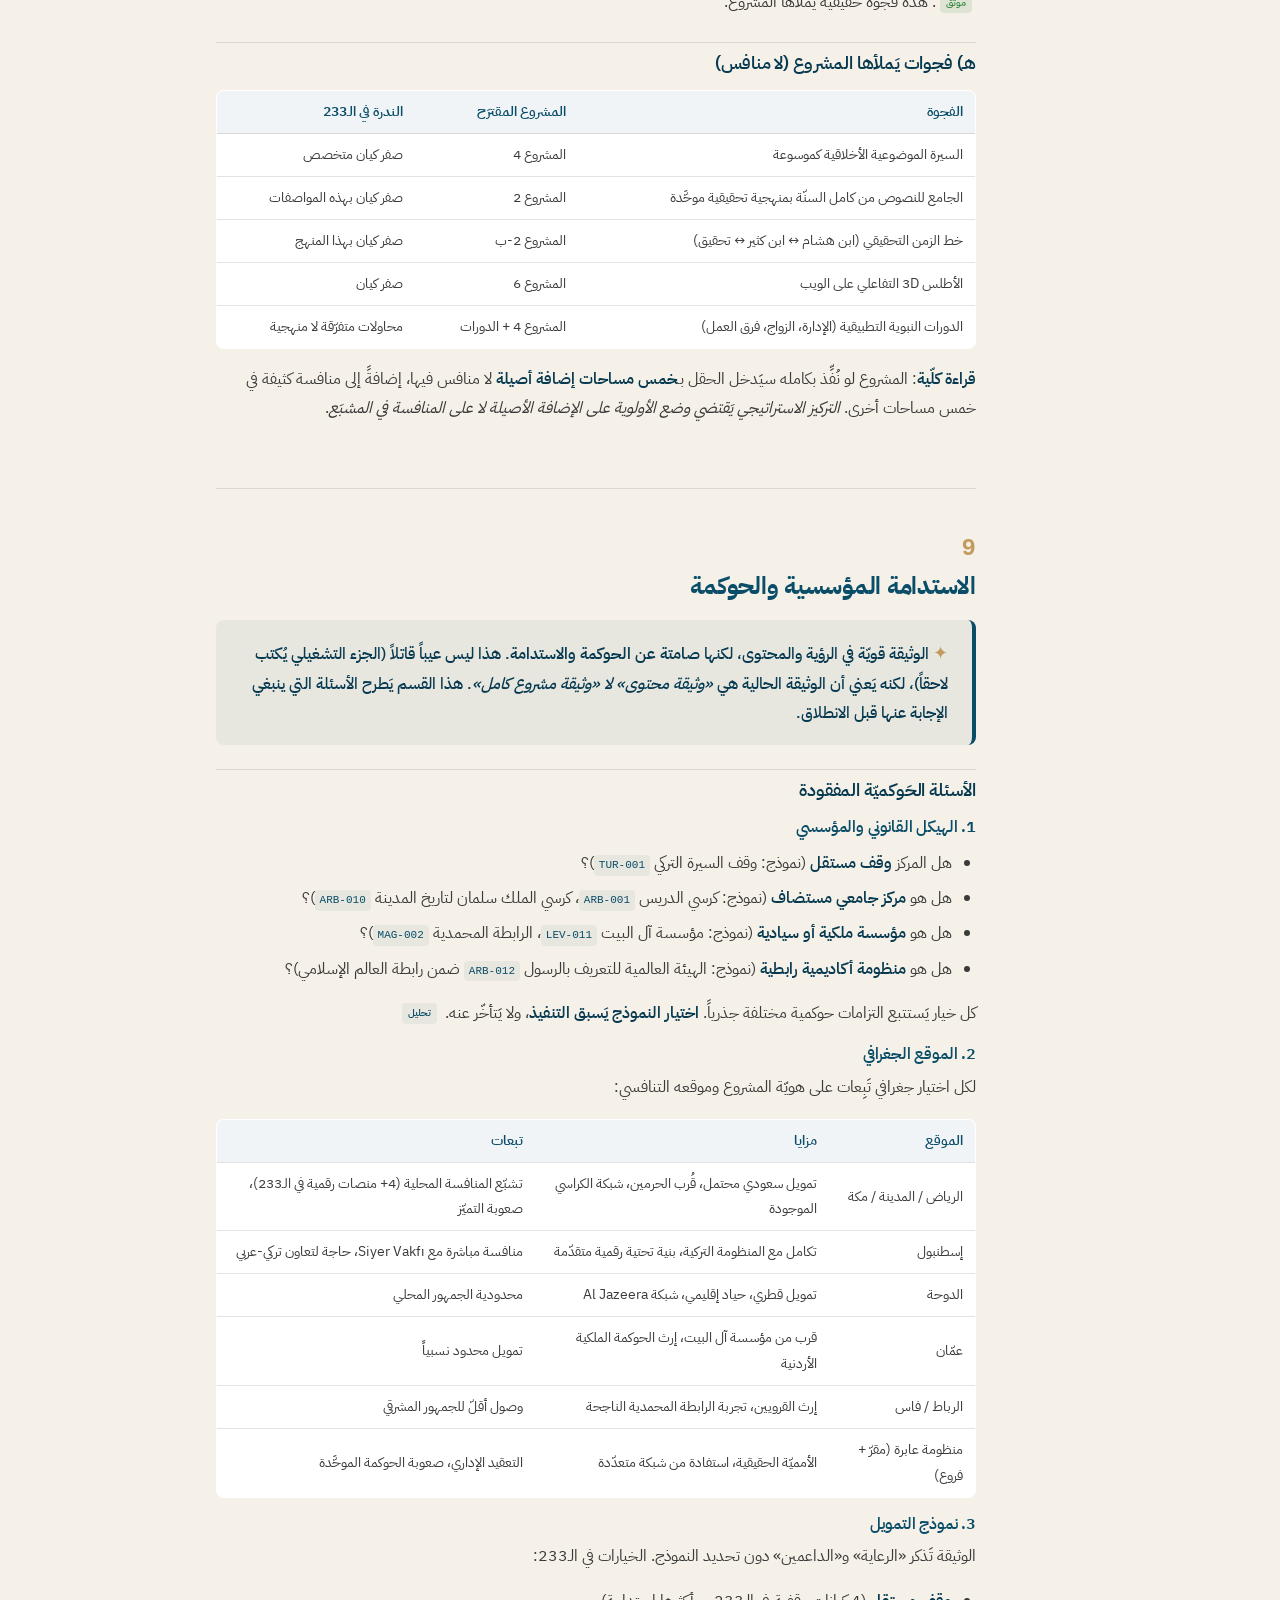
==== commit 53beb8fc: "Round 10 Phase 1: Foundation for project-aligned methodology Sets up the architecture to serve Sheik" ====
--- a/index.html
+++ b/index.html
@@ -183,6 +183,11 @@
               <span aria-hidden="true">⚙</span> الفلاتر
             </button>
 
+            <button class="btn btn--ghost toolbar-project-mode" type="button"
+                    aria-pressed="false" title="عرض الكيانات النظيرة لمشروع الشيخ سعد البخيت">
+              <span aria-hidden="true">🎯</span> <span class="lbl">عرض المشروع</span>
+            </button>
+
             <div class="toolbar-group">
               <label class="toolbar-label" for="sort-select">الفرز:</label>
               <select id="sort-select" class="sort-select select-input" aria-label="فرز النتائج">
--- a/assets/styles.css
+++ b/assets/styles.css
@@ -5164,3 +5164,185 @@
   font-size: 0.95rem;
   opacity: 0.8;
 }
+
+/* ============================================================
+   وضع المشروع (Project Mode) — الجولة 10
+   ============================================================ */
+.toolbar-project-mode {
+  display: inline-flex;
+  align-items: center;
+  gap: 0.4em;
+  white-space: nowrap;
+  transition: all 200ms ease;
+}
+.toolbar-project-mode.is-active {
+  background: linear-gradient(135deg, #2d6a4f, #40916c);
+  color: #fff;
+  border-color: #2d6a4f;
+  box-shadow: 0 2px 8px rgba(45, 106, 79, 0.3);
+}
+.toolbar-project-mode.is-active:hover {
+  background: linear-gradient(135deg, #40916c, #52b788);
+}
+
+/* بطاقة التَوصيف المشروعي داخل بطاقة الكيان */
+.project-annotation {
+  background: linear-gradient(135deg, #F5F1E8, #FFF7E6);
+  padding: 0.75rem 0.9rem;
+  margin: 0.5rem 0 0.7rem;
+  border-radius: 6px;
+  font-size: 0.85rem;
+  line-height: 1.55;
+}
+.project-annotation__row {
+  display: flex;
+  flex-wrap: wrap;
+  gap: 0.7rem;
+  margin-block-end: 0.4rem;
+  font-weight: 600;
+  font-size: 0.82rem;
+}
+.project-annotation__priority,
+.project-annotation__partner,
+.project-annotation__visit {
+  display: inline-flex;
+  align-items: center;
+  gap: 0.25em;
+}
+.project-annotation__mapping {
+  font-size: 0.78rem;
+  color: var(--color-text-muted, #555);
+  margin-block-end: 0.35rem;
+}
+.project-pill__map {
+  display: inline-block;
+  background: #fff;
+  border: 1px solid #ddd;
+  border-radius: 3px;
+  padding: 0.05em 0.5em;
+  margin-inline-end: 0.25em;
+  font-size: 0.75rem;
+  font-weight: 600;
+  color: #5C3D00;
+}
+.project-annotation__lesson {
+  margin: 0;
+  font-size: 0.83rem;
+  color: #333;
+}
+
+/* تَمييز بصري للوضع كاملاً */
+.entities.project-mode .results__header::before {
+  content: "🎯 وضع المشروع نشط — تَعرض الكيانات النظيرة لمشروع الشيخ سعد البخيت، مُرتَّبة بأولوية الشراكة";
+  display: block;
+  background: linear-gradient(135deg, #d8f3dc, #b7e4c7);
+  color: #1b4332;
+  padding: 0.6rem 1rem;
+  border-radius: 6px;
+  font-size: 0.9rem;
+  font-weight: 600;
+  margin-block-end: 0.8rem;
+}
+
+/* البطاقات في وضع المشروع: حدّ خفيف بلون مميّز */
+.entities.project-mode .card {
+  border-color: #40916c;
+  box-shadow: 0 1px 4px rgba(45, 106, 79, 0.08);
+}
+
+@media (max-width: 768px) {
+  .toolbar-project-mode .lbl {
+    font-size: 0.85rem;
+  }
+  .project-annotation__row {
+    flex-direction: column;
+    gap: 0.3rem;
+  }
+}
+
+/* بطاقات الميكرو في تَحليل المشروع — الجولة 10 */
+.microcard {
+  background: #fff;
+  border: 1px solid #e5e0d3;
+  border-radius: 6px;
+  padding: 0.7rem 0.9rem;
+  margin: 0.5rem 0;
+  font-size: 0.85rem;
+  line-height: 1.5;
+  cursor: pointer;
+  transition: all 150ms ease;
+}
+.microcard:hover {
+  border-color: #C39B5C;
+  box-shadow: 0 1px 6px rgba(195, 155, 92, 0.15);
+  transform: translateY(-1px);
+}
+.microcard__head {
+  display: flex;
+  gap: 0.6rem;
+  align-items: baseline;
+  margin-block-end: 0.3rem;
+}
+.microcard__id {
+  font-family: monospace;
+  font-size: 0.75rem;
+  color: var(--color-text-muted, #888);
+  background: #F5F1E8;
+  padding: 0.05em 0.45em;
+  border-radius: 3px;
+}
+.microcard__title {
+  color: var(--color-primary, #0A4D68);
+  font-size: 0.95rem;
+}
+.microcard__meta {
+  display: flex;
+  flex-wrap: wrap;
+  gap: 0.7rem;
+  color: var(--color-text-muted, #555);
+  font-size: 0.78rem;
+  margin-block-end: 0.25rem;
+}
+.microcard__subjects {
+  font-size: 0.8rem;
+  color: #5C3D00;
+  margin-block-end: 0.25rem;
+}
+.microcard__project {
+  font-size: 0.78rem;
+  color: #2d6a4f;
+  font-weight: 600;
+  background: #d8f3dc;
+  padding: 0.15em 0.5em;
+  border-radius: 4px;
+  display: inline-block;
+  margin-block-start: 0.25rem;
+}
+.microcard-missing {
+  font-size: 0.8rem;
+  color: #B33A3A;
+  font-style: italic;
+}
+
+/* زرّ الانتقال للفلاتر */
+.goto-entities-btn {
+  display: inline-flex;
+  align-items: center;
+  gap: 0.3em;
+  background: linear-gradient(135deg, #2d6a4f, #40916c);
+  color: #fff;
+  border: none;
+  border-radius: 4px;
+  padding: 0.35em 0.8em;
+  font-size: 0.85rem;
+  font-weight: 600;
+  cursor: pointer;
+  margin-block-start: 0.5rem;
+  font-family: inherit;
+  transition: all 150ms ease;
+}
+.goto-entities-btn:hover {
+  background: linear-gradient(135deg, #40916c, #52b788);
+  transform: translateY(-1px);
+  box-shadow: 0 2px 6px rgba(45, 106, 79, 0.2);
+}
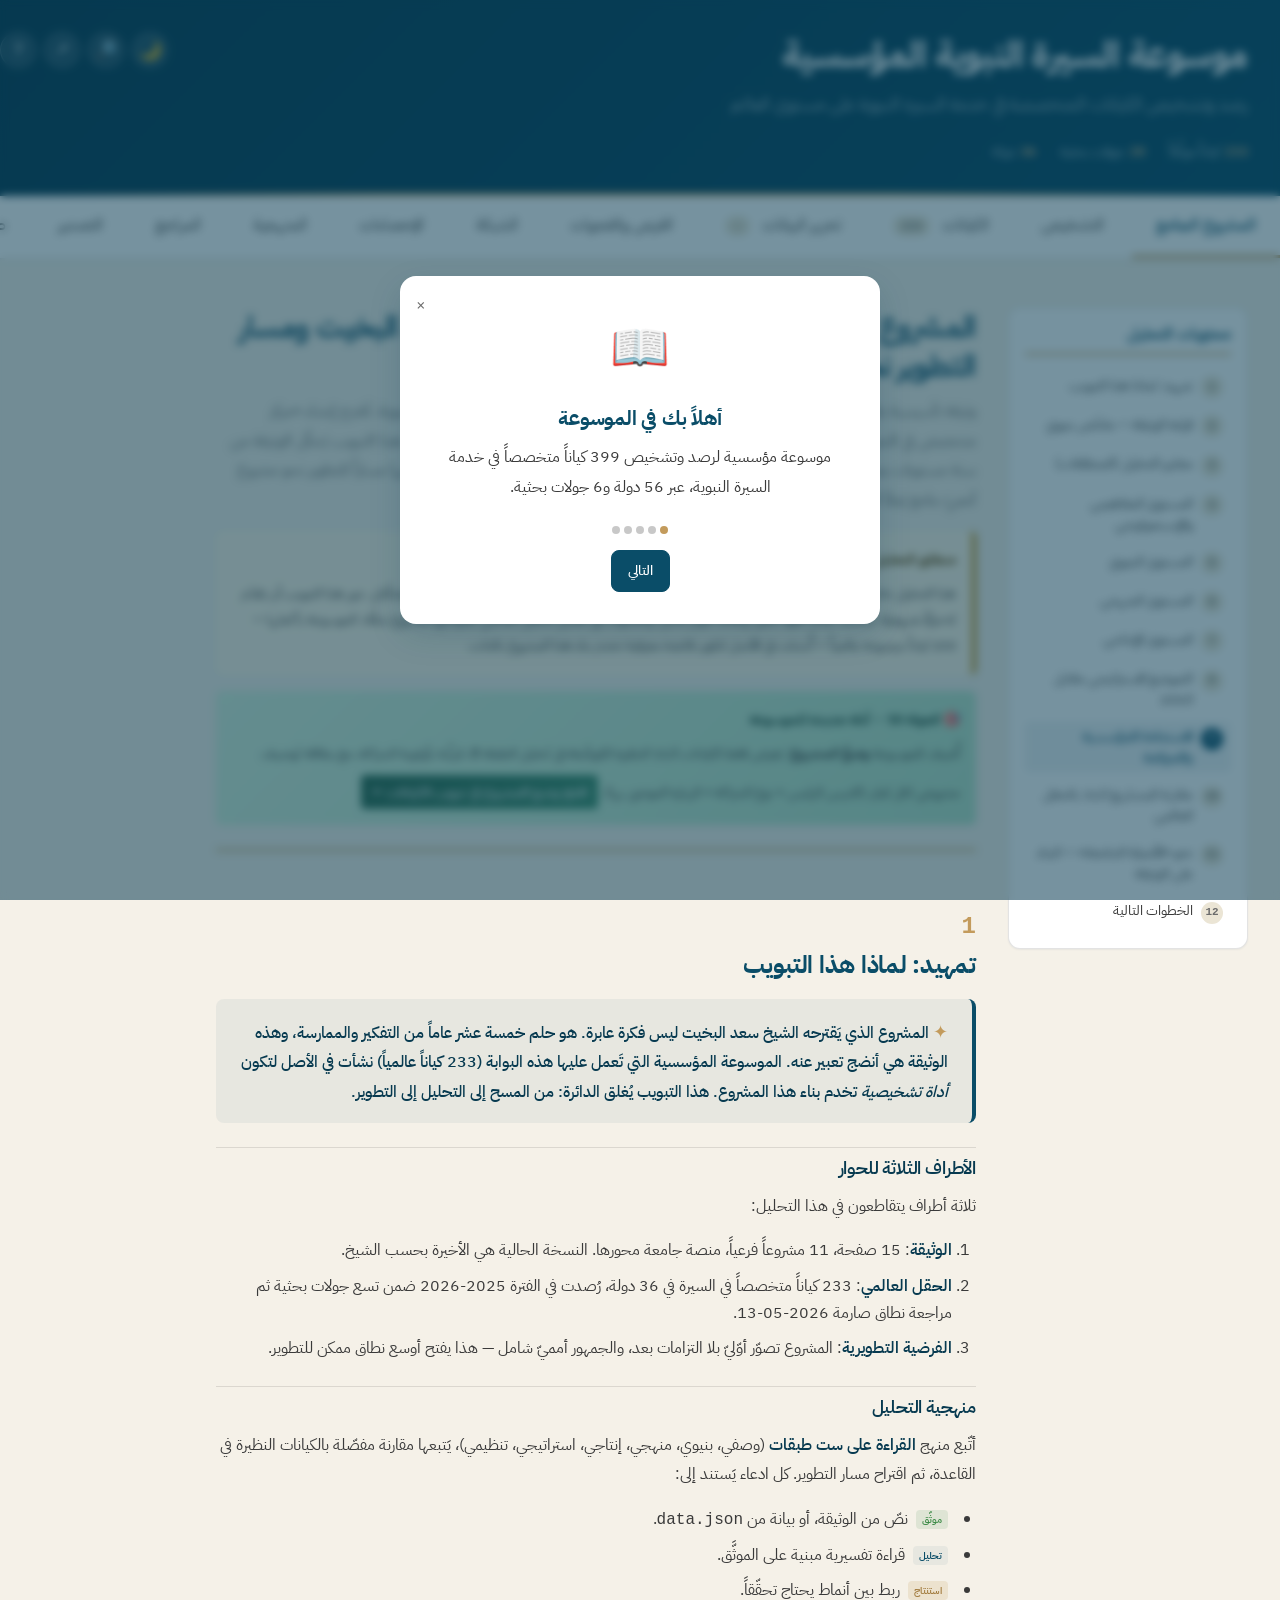
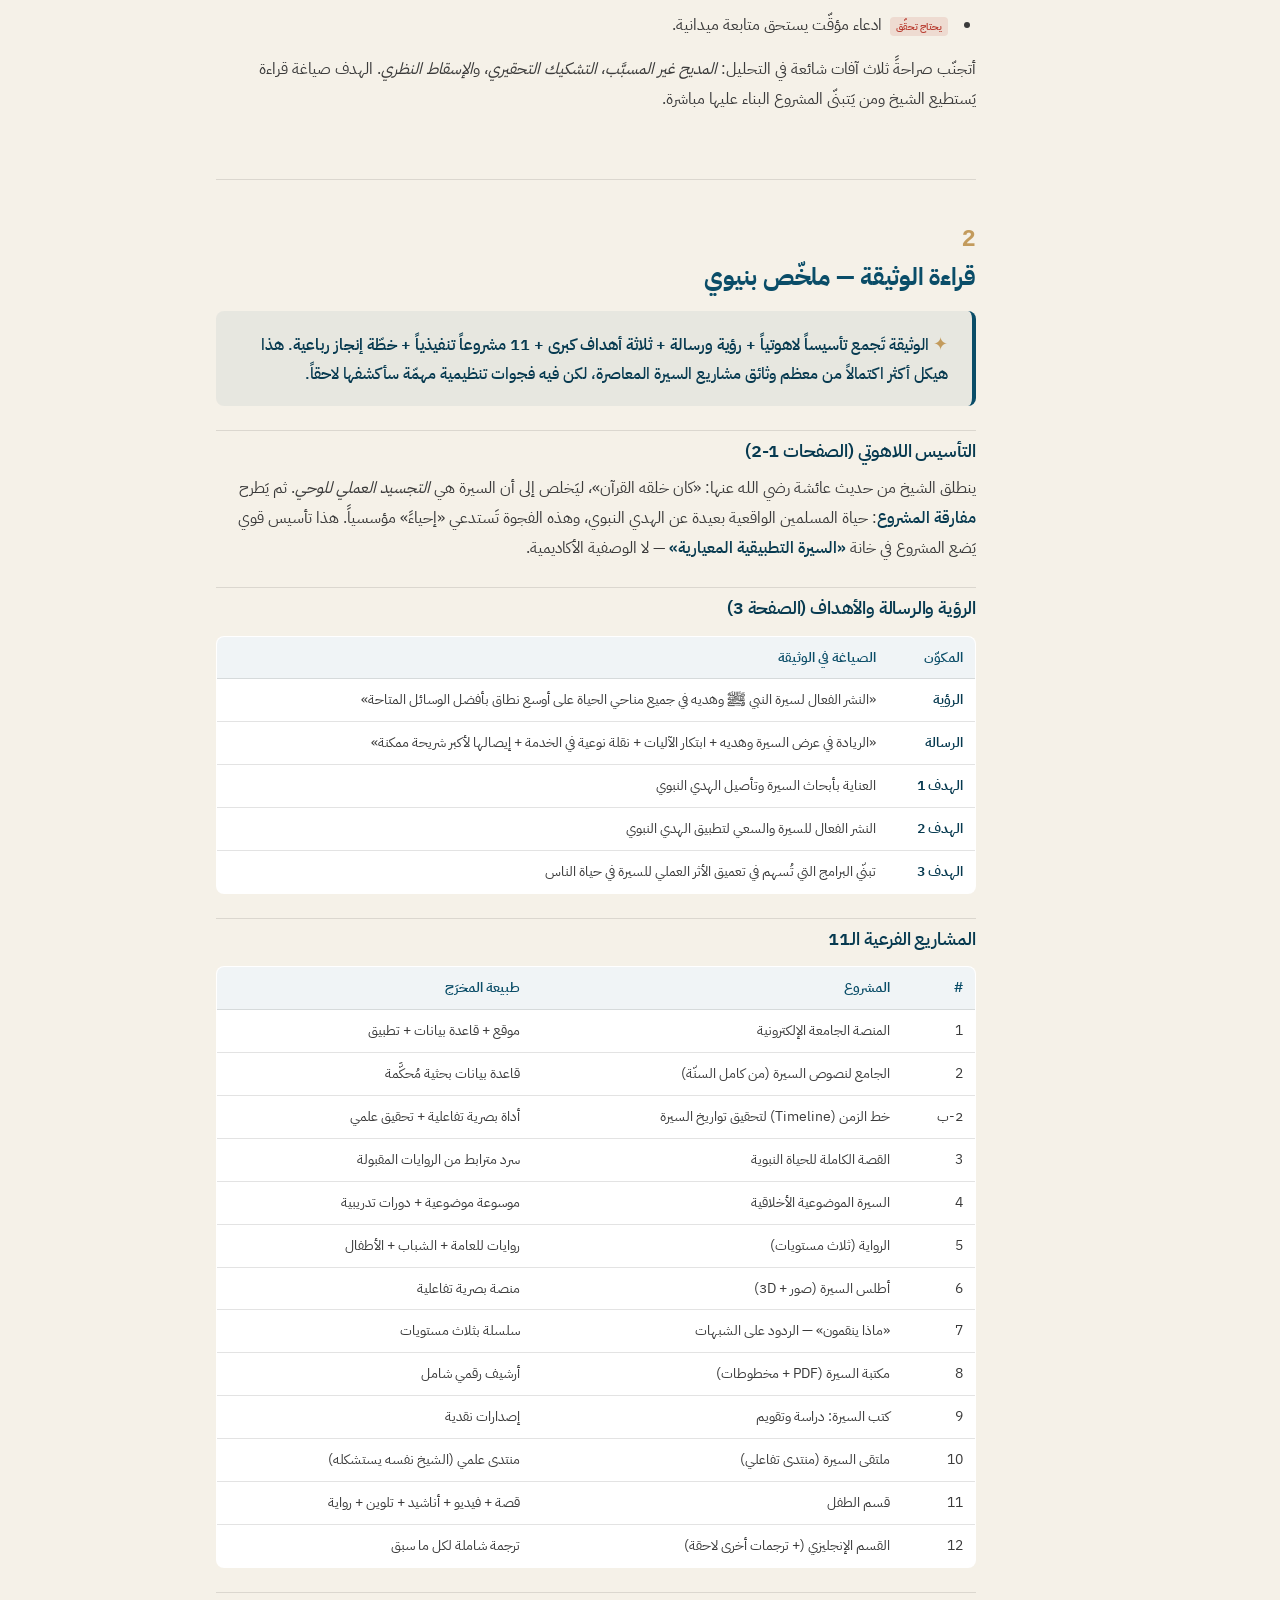
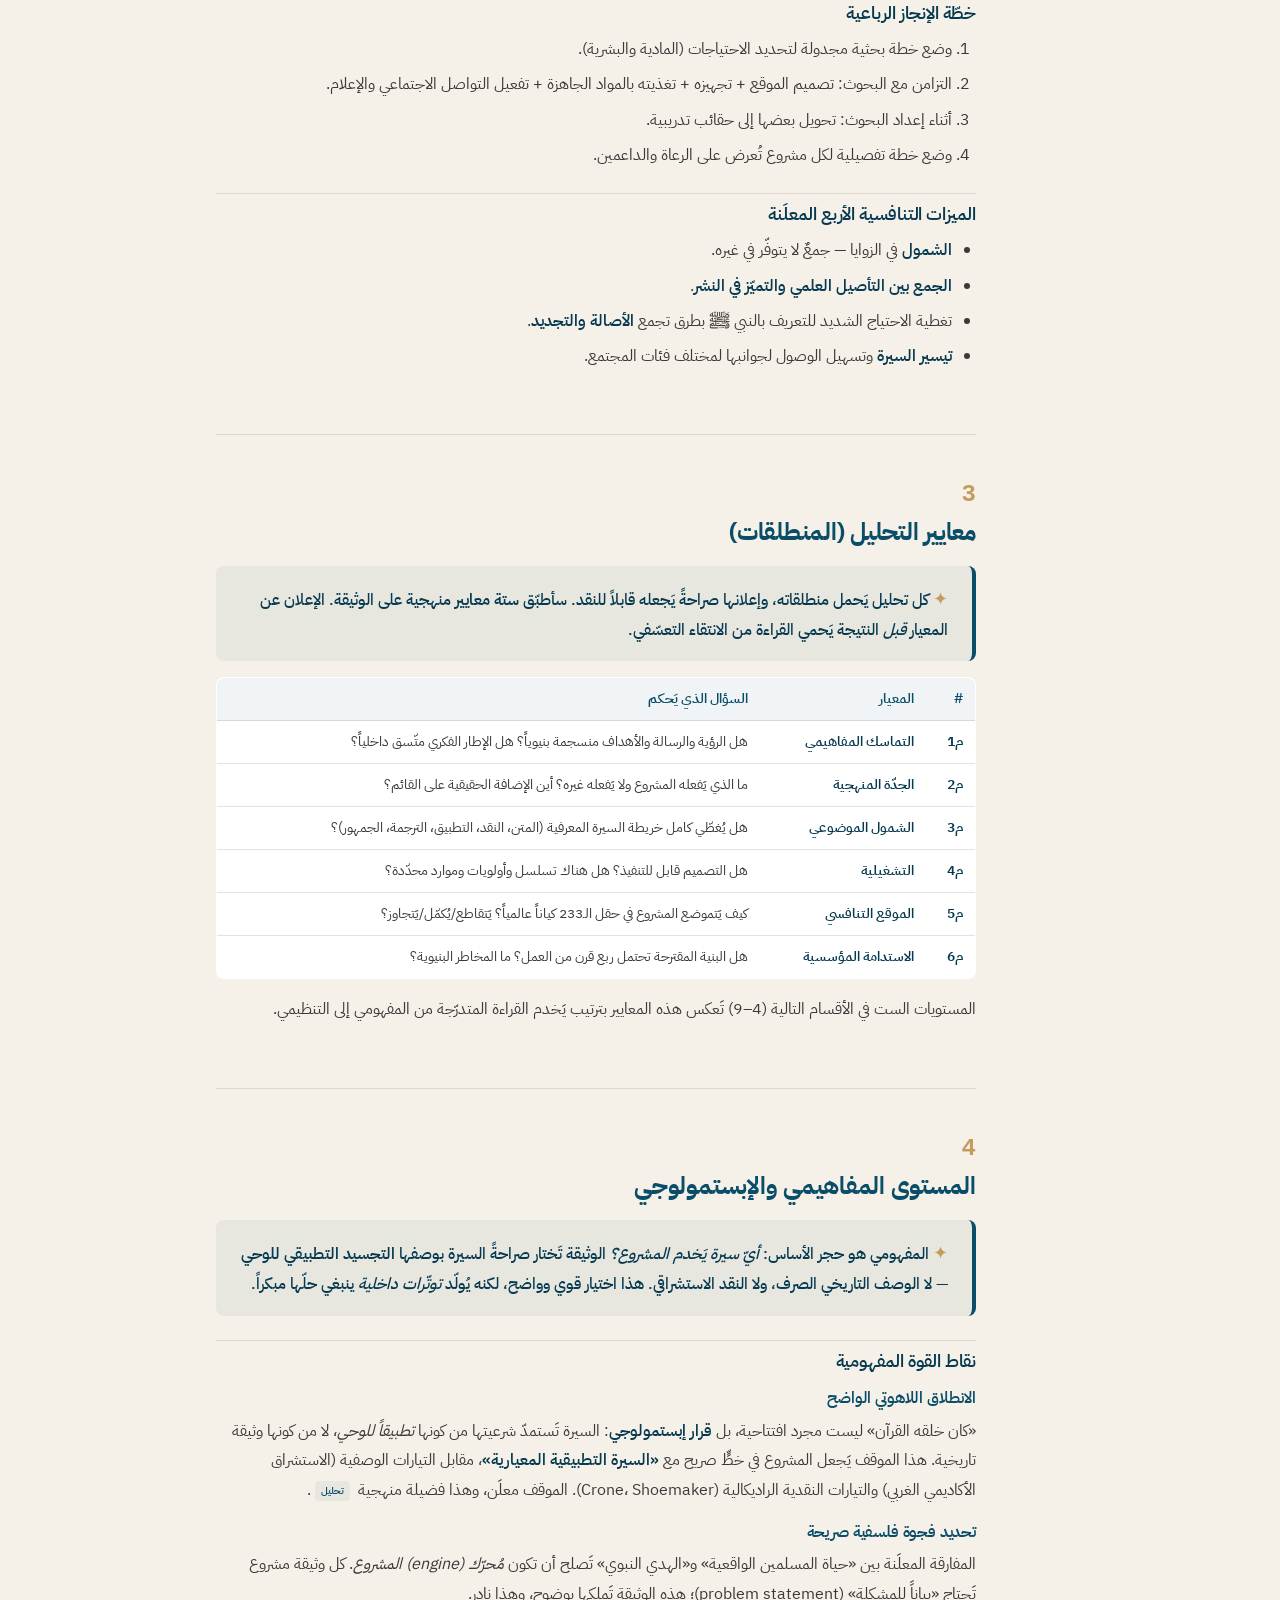
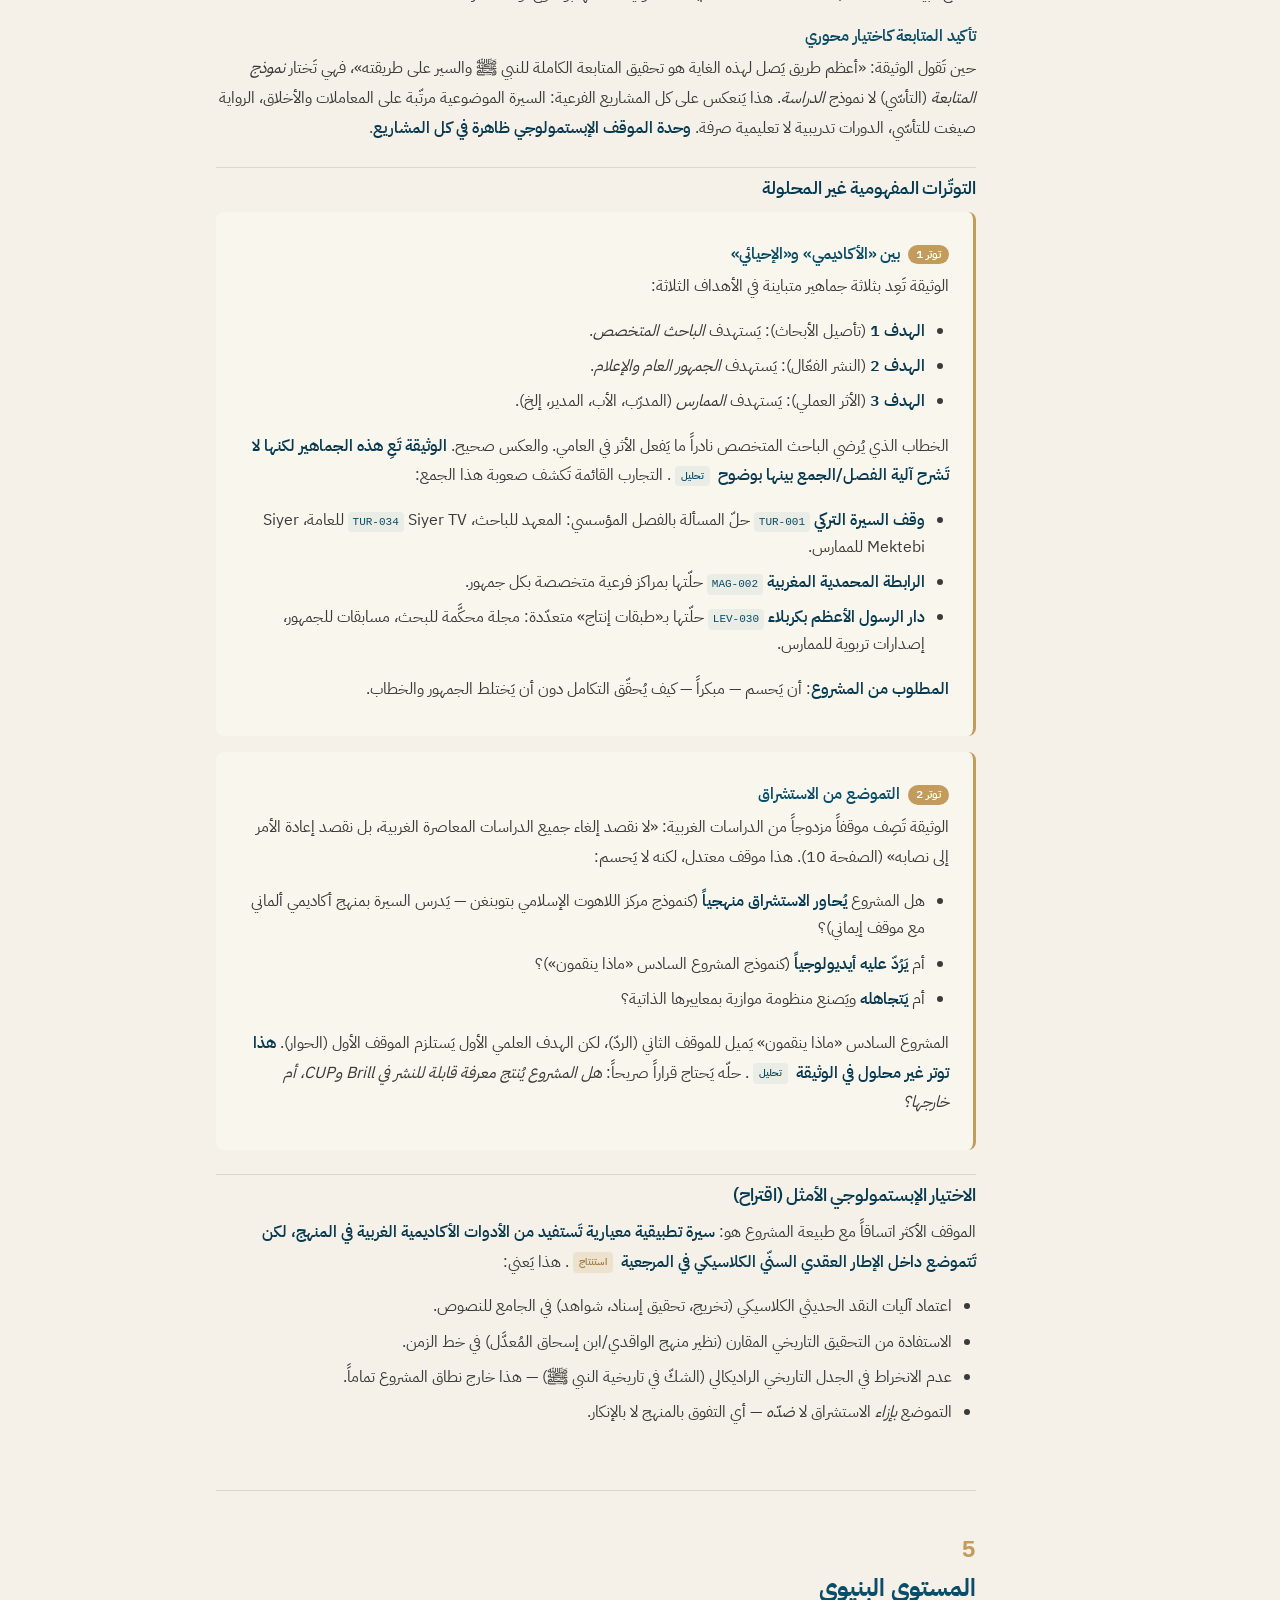
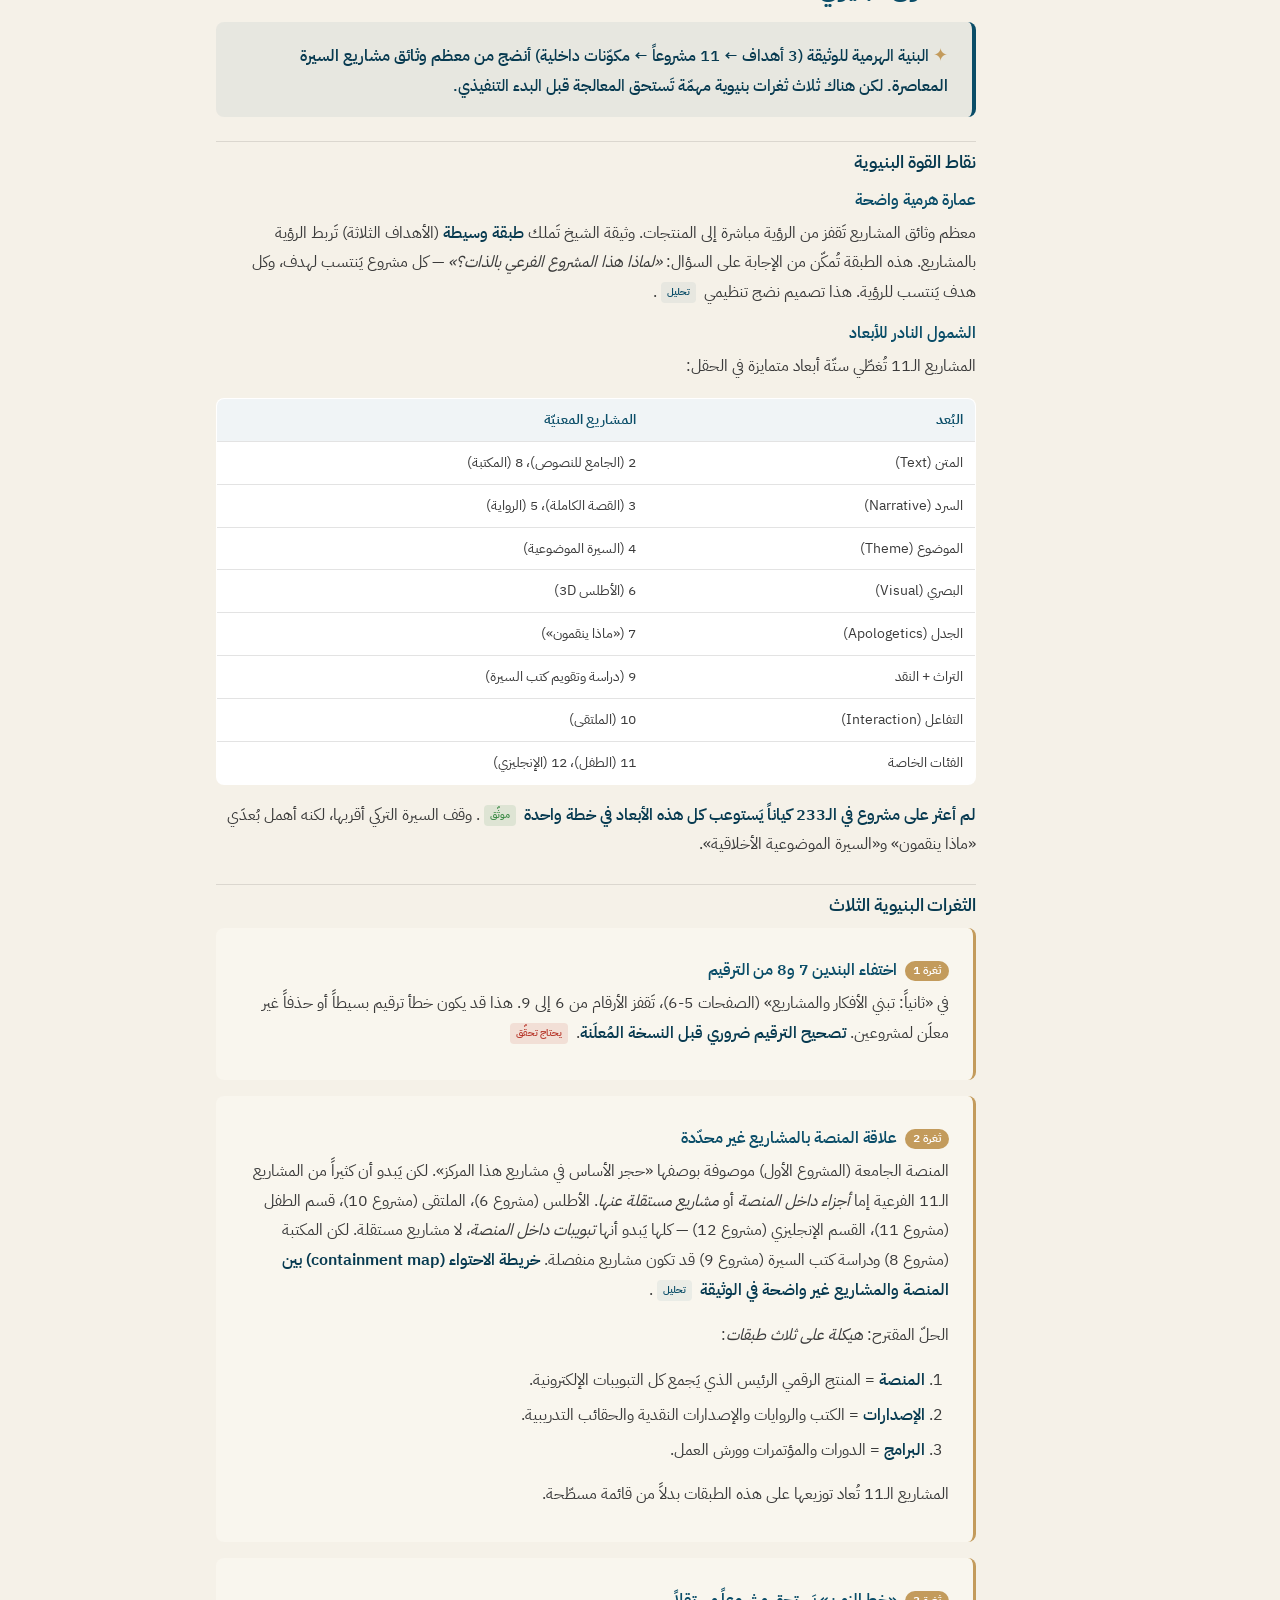
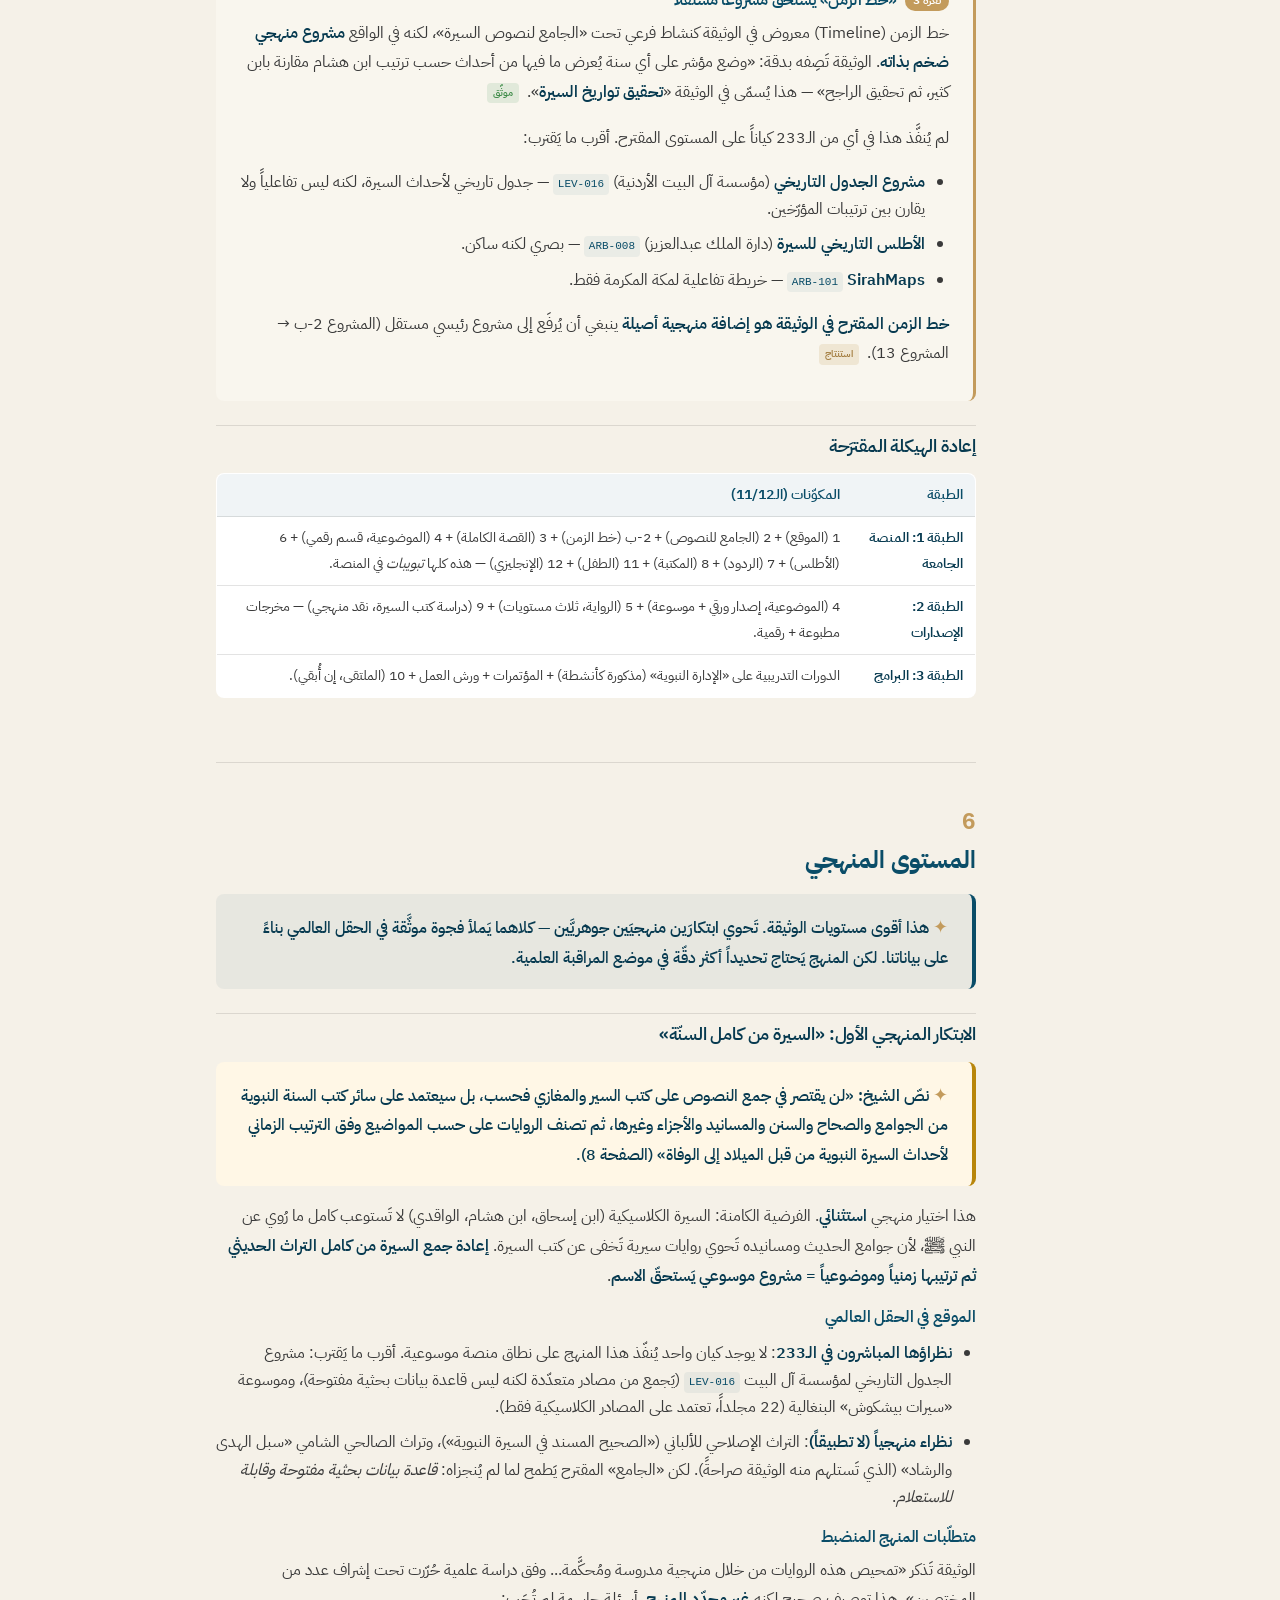
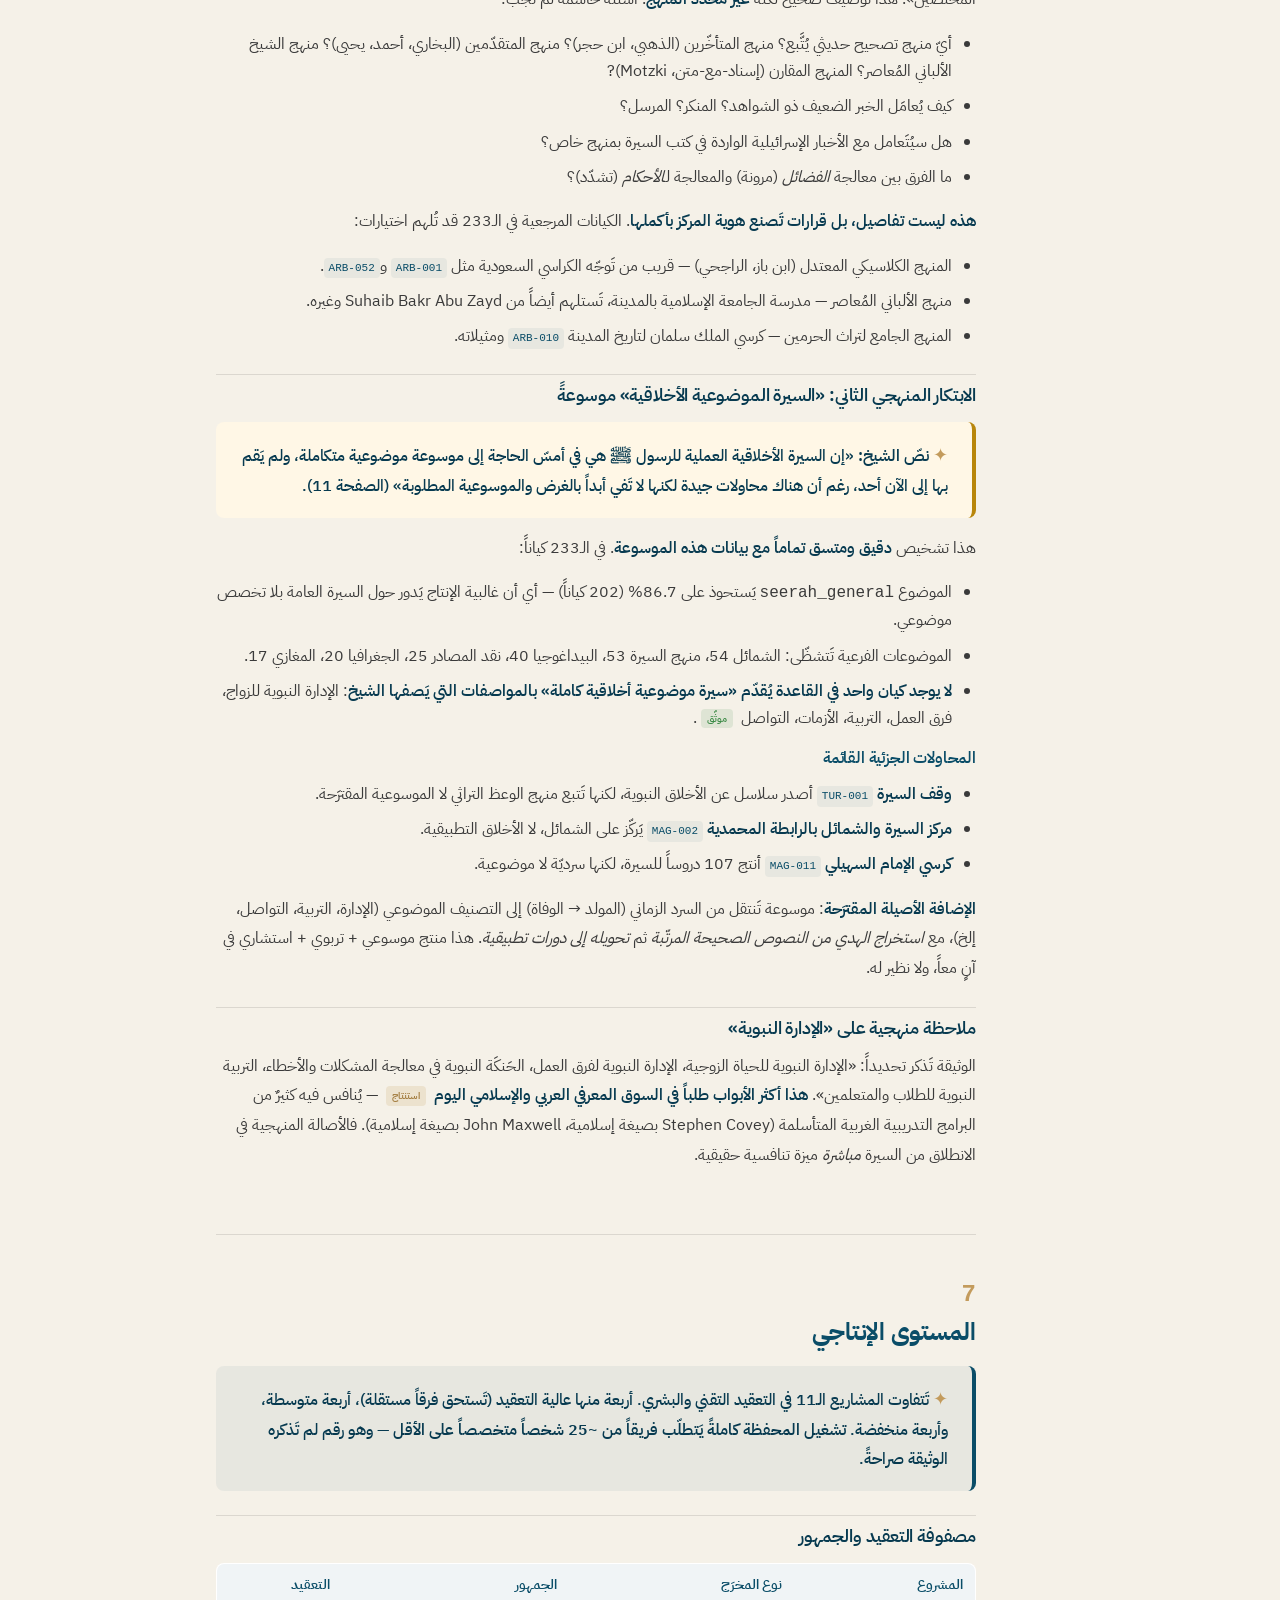
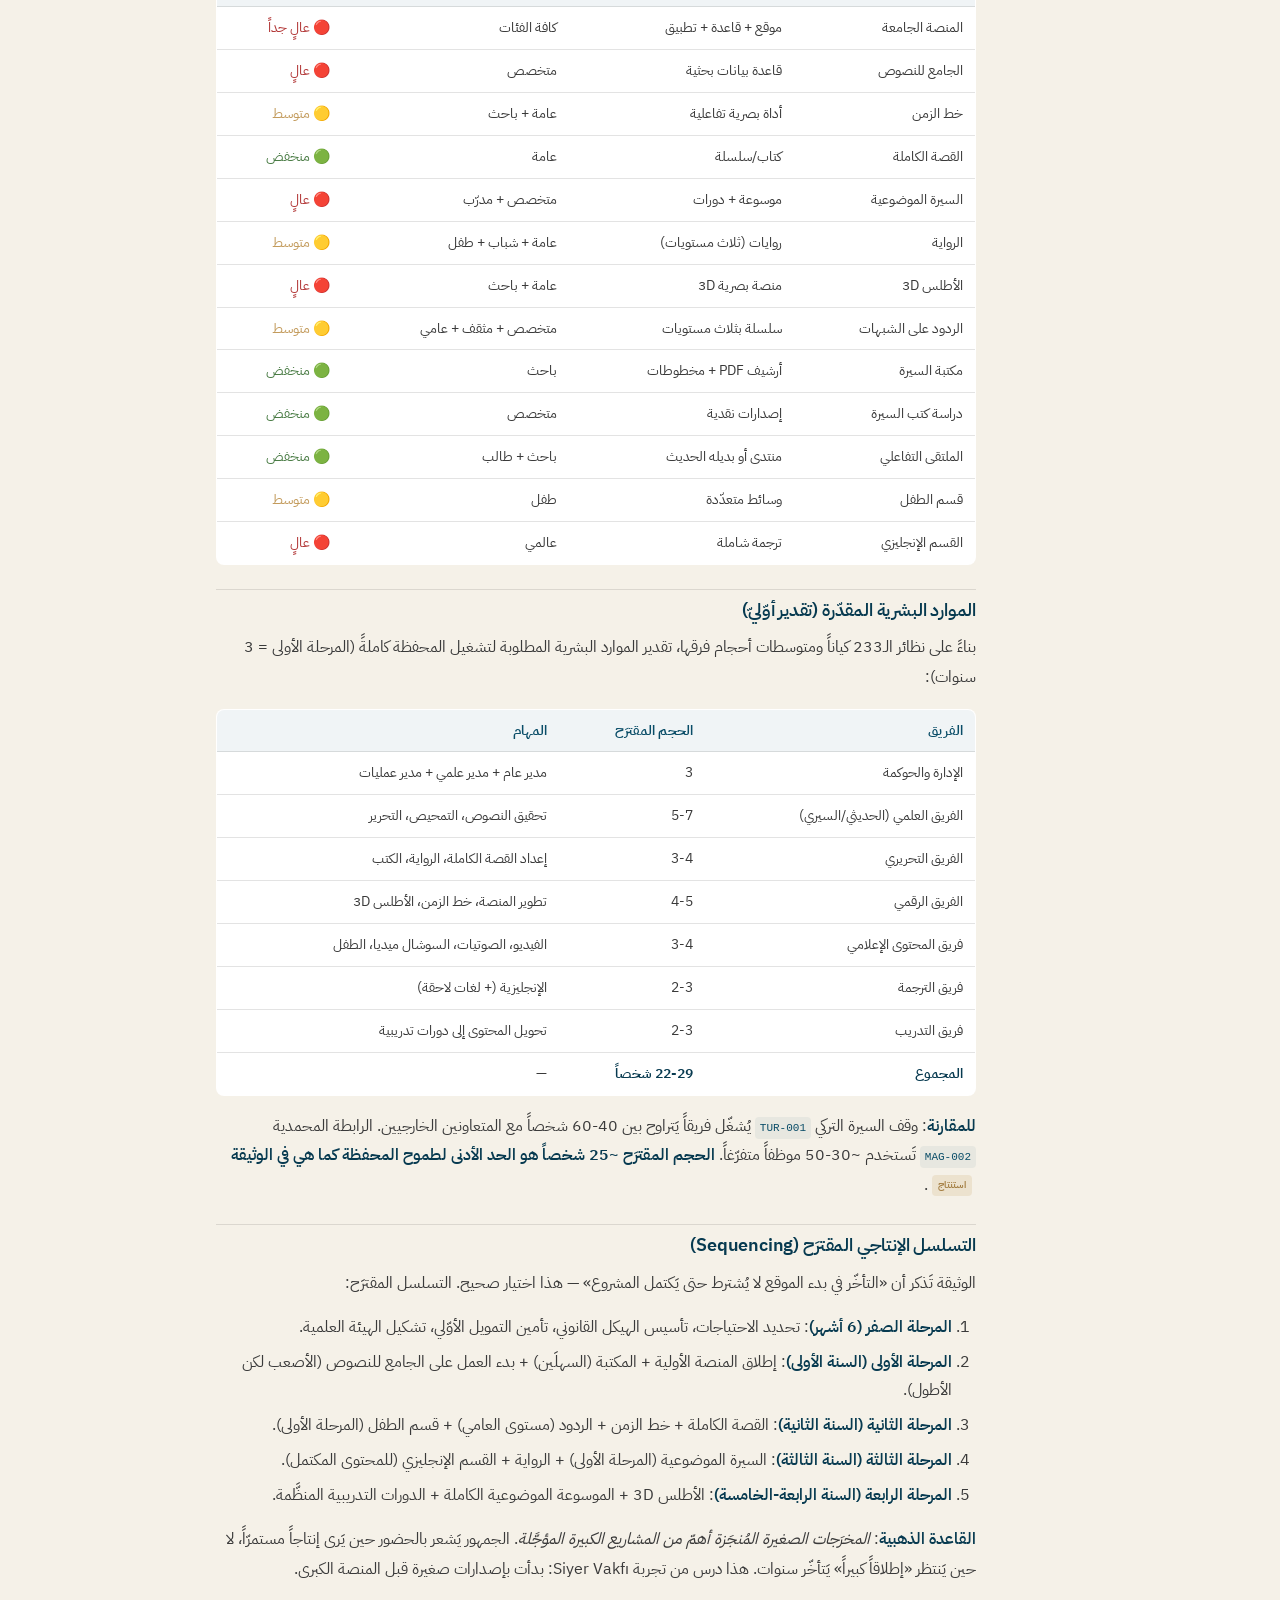
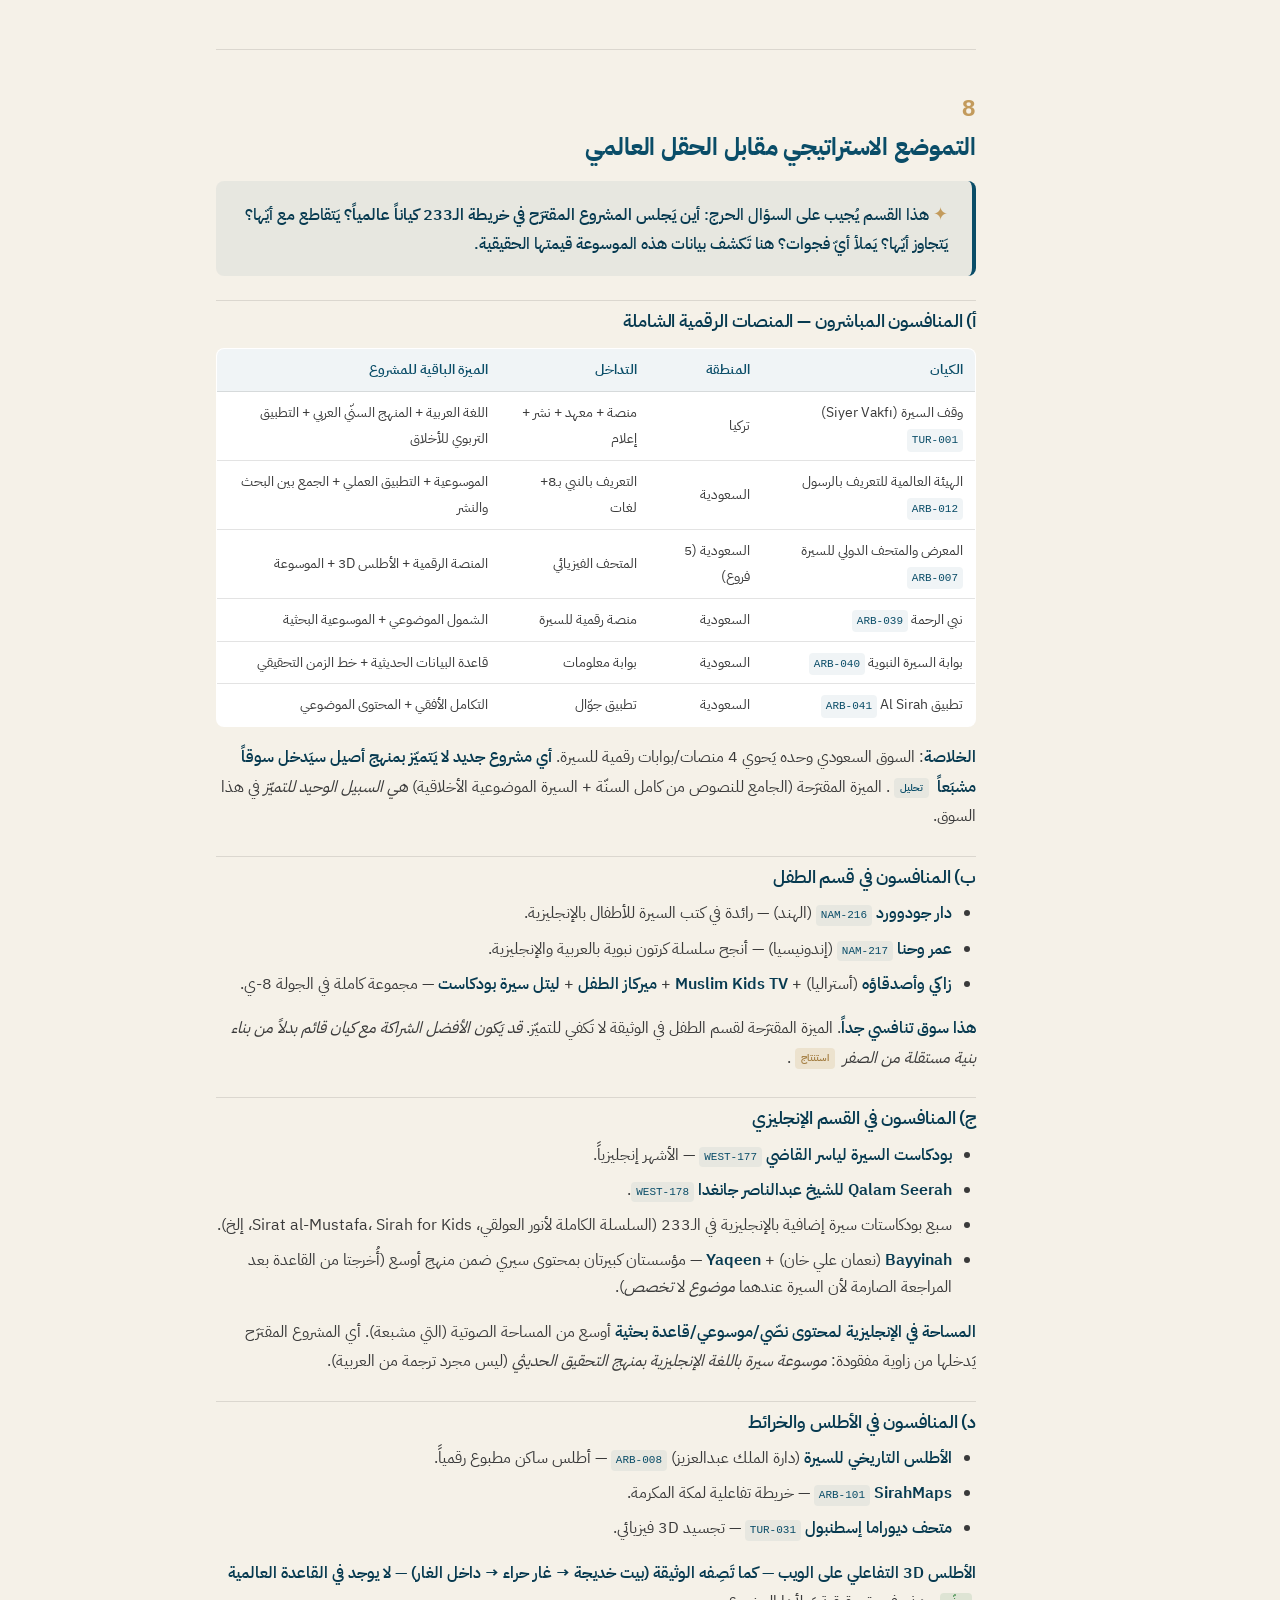
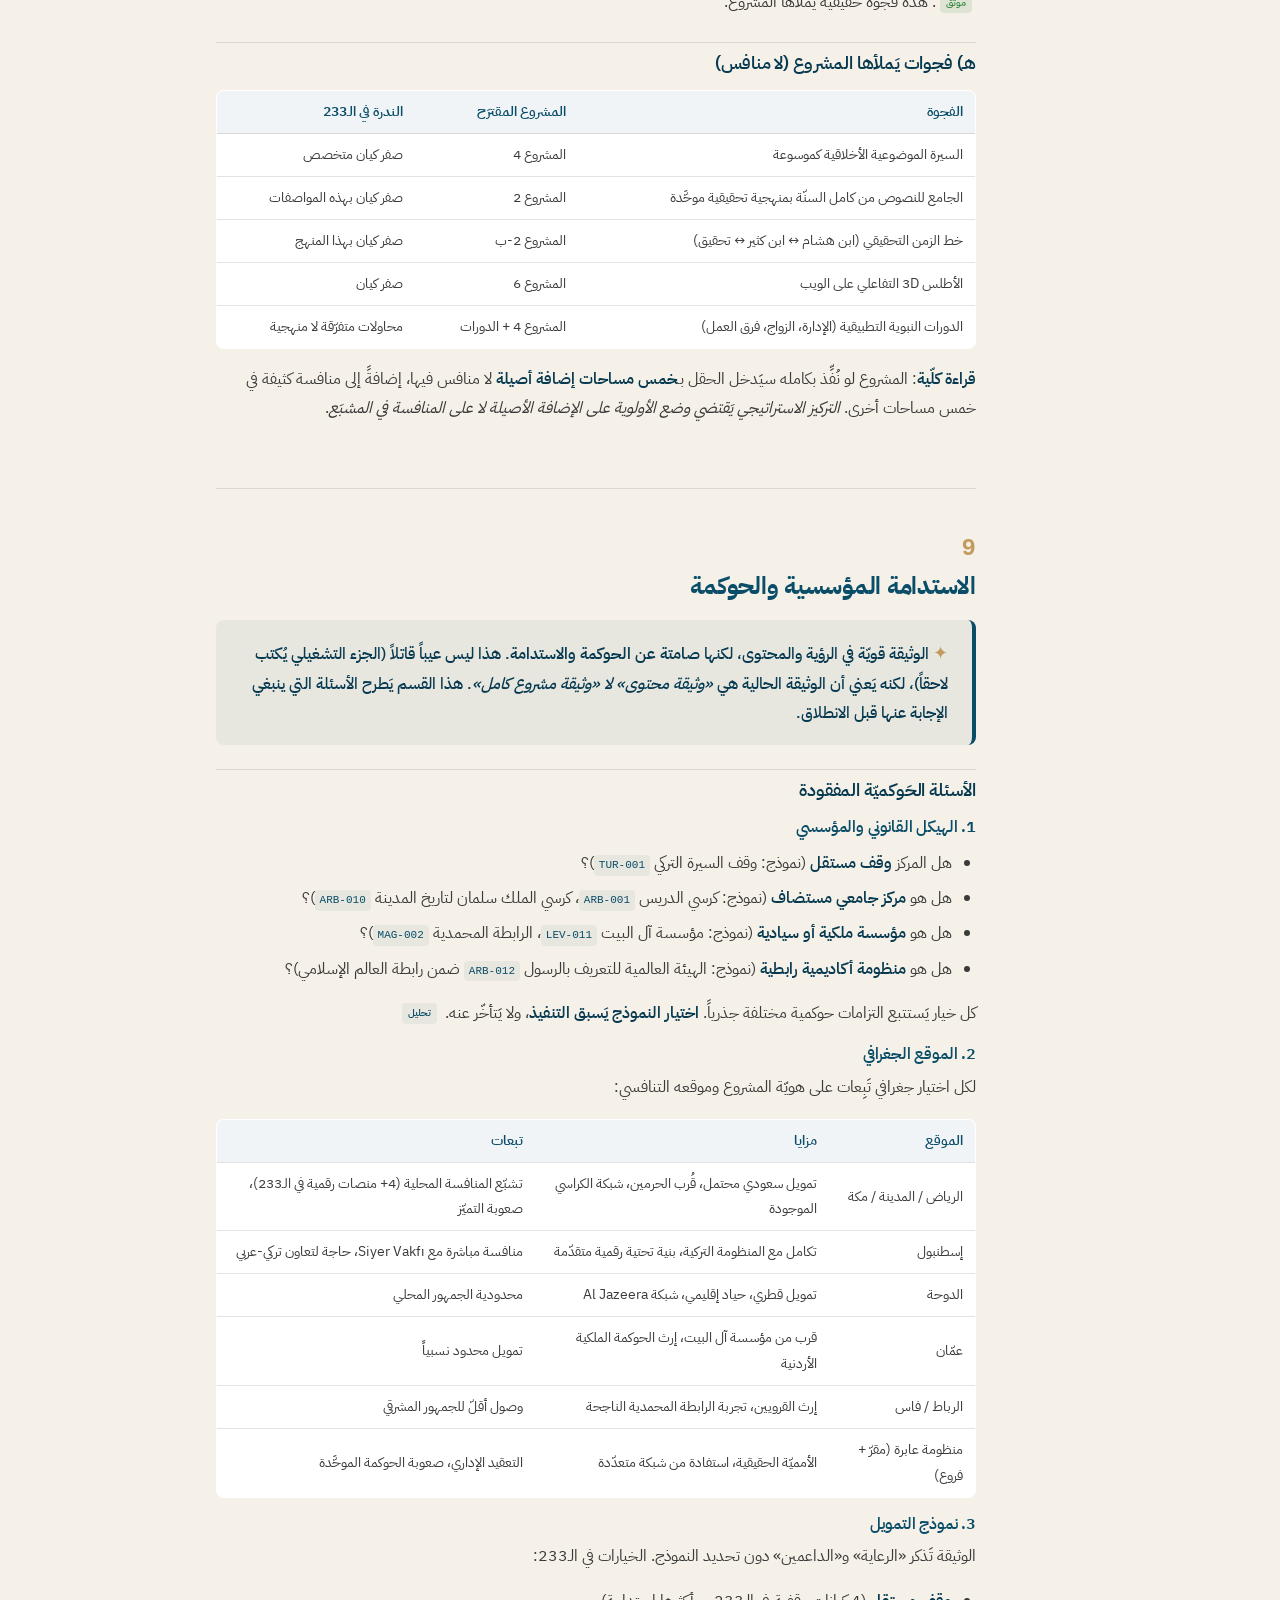
==== commit f33afe28: "Round 10 Phase 3: Automated validation infrastructure + health tab - tools/validate.py: schema + int" ====
--- a/index.html
+++ b/index.html
@@ -140,6 +140,13 @@
               tabindex="-1">
         التصدير
       </button>
+      <button role="tab" class="tab"
+              data-tab="health"
+              aria-selected="false"
+              aria-controls="tab-health"
+              tabindex="-1">
+        صحّة البيانات
+      </button>
     </div>
   </nav>
 
@@ -321,6 +328,18 @@
         </div>
       </div>
     </section>
+
+    <!-- التبويب 8: صحّة البيانات -->
+    <section id="tab-health" class="panel" role="tabpanel"
+             aria-labelledby="tab-health-btn" aria-hidden="true">
+      <div class="container">
+        <div class="health-report">
+          <div class="empty-state">
+            <h3 class="empty-state__title">جاري تحميل تقرير الصحّة…</h3>
+          </div>
+        </div>
+      </div>
+    </section>
   </main>
 
   <footer class="site-footer" role="contentinfo">
--- a/assets/styles.css
+++ b/assets/styles.css
@@ -5346,3 +5346,239 @@
   transform: translateY(-1px);
   box-shadow: 0 2px 6px rgba(45, 106, 79, 0.2);
 }
+
+/* ============================================================
+   تبويب صحّة البيانات
+   ============================================================ */
+
+.health-report {
+  max-width: 1100px;
+  margin: 0 auto;
+  display: flex;
+  flex-direction: column;
+  gap: 1.75rem;
+  padding: 1.25rem 0 3rem;
+}
+
+.health-block {
+  background: var(--surface, #fff);
+  border: 1px solid var(--border, #e6e0d3);
+  border-radius: 12px;
+  padding: 1.25rem 1.5rem 1.5rem;
+  box-shadow: 0 1px 3px rgba(0, 0, 0, 0.03);
+}
+
+.health-block__head {
+  display: flex;
+  flex-wrap: wrap;
+  align-items: baseline;
+  justify-content: space-between;
+  gap: 0.5rem 1rem;
+  margin: 0 0 1rem;
+  padding-bottom: 0.65rem;
+  border-bottom: 1px solid var(--border, #e6e0d3);
+}
+
+.health-block__head h2 {
+  margin: 0;
+  font-size: 1.15rem;
+  color: var(--primary, #0A4D68);
+  font-weight: 700;
+}
+
+.health-block__meta {
+  font-size: 0.85rem;
+  color: var(--muted, #6b6358);
+}
+
+.health-stats {
+  display: grid;
+  grid-template-columns: repeat(auto-fit, minmax(140px, 1fr));
+  gap: 0.85rem;
+}
+
+.health-stat {
+  background: var(--bg, #F5F1E8);
+  border-radius: 8px;
+  padding: 0.85rem 1rem;
+  text-align: center;
+}
+
+.health-stat__num {
+  font-size: 1.7rem;
+  font-weight: 700;
+  color: var(--primary, #0A4D68);
+  line-height: 1.1;
+}
+
+.health-stat__num.is-ok { color: #2d6a4f; }
+.health-stat__num.is-warn { color: #b8860b; }
+.health-stat__num.is-low { color: #b13c3c; }
+.health-stat__suf {
+  font-size: 0.9rem;
+  font-weight: 500;
+  color: var(--muted, #6b6358);
+  margin-inline-start: 0.15rem;
+}
+
+.health-stat__lbl {
+  margin-top: 0.3rem;
+  font-size: 0.82rem;
+  color: var(--muted, #6b6358);
+}
+
+.health-bars {
+  display: flex;
+  flex-direction: column;
+  gap: 0.5rem;
+}
+
+.hbar {
+  display: grid;
+  grid-template-columns: 200px 1fr 130px;
+  align-items: center;
+  gap: 0.75rem;
+  font-size: 0.85rem;
+}
+
+.hbar__lbl {
+  color: var(--text, #3A3A3A);
+  font-family: ui-monospace, "SF Mono", Menlo, monospace;
+  font-size: 0.78rem;
+}
+
+.hbar__track {
+  background: #e9e4d6;
+  border-radius: 4px;
+  height: 10px;
+  overflow: hidden;
+}
+
+.hbar__fill {
+  height: 100%;
+  border-radius: 4px;
+  transition: width 0.4s ease;
+}
+
+.hbar__fill.is-ok { background: linear-gradient(90deg, #52b788, #2d6a4f); }
+.hbar__fill.is-warn { background: linear-gradient(90deg, #e9c46a, #b8860b); }
+.hbar__fill.is-low { background: linear-gradient(90deg, #e07a5f, #b13c3c); }
+
+.hbar__pct {
+  text-align: end;
+  color: var(--muted, #6b6358);
+  font-variant-numeric: tabular-nums;
+}
+
+.hbar__count {
+  font-size: 0.75rem;
+  opacity: 0.7;
+}
+
+.health-grid-3 {
+  display: grid;
+  grid-template-columns: repeat(auto-fit, minmax(280px, 1fr));
+  gap: 1.25rem;
+}
+
+.health-grid-3 h3 {
+  margin: 0 0 0.5rem;
+  font-size: 0.95rem;
+  color: var(--primary, #0A4D68);
+}
+
+.health-table {
+  width: 100%;
+  border-collapse: collapse;
+  font-size: 0.85rem;
+}
+
+.health-table th,
+.health-table td {
+  padding: 0.45rem 0.6rem;
+  border-bottom: 1px solid var(--border, #e6e0d3);
+  text-align: start;
+}
+
+.health-table th {
+  background: var(--bg, #F5F1E8);
+  font-weight: 600;
+  color: var(--primary, #0A4D68);
+}
+
+.health-num {
+  font-variant-numeric: tabular-nums;
+  text-align: end;
+}
+
+.health-empty {
+  text-align: center;
+  color: var(--muted, #6b6358);
+  font-style: italic;
+  padding: 1.25rem;
+}
+
+.health-note {
+  margin: 0;
+  padding: 0.75rem;
+  background: var(--bg, #F5F1E8);
+  border-radius: 6px;
+  color: var(--muted, #6b6358);
+  font-size: 0.9rem;
+}
+
+.health-details {
+  margin-top: 1rem;
+}
+
+.health-details summary {
+  cursor: pointer;
+  padding: 0.5rem 0.75rem;
+  background: var(--bg, #F5F1E8);
+  border-radius: 6px;
+  font-size: 0.9rem;
+  color: var(--primary, #0A4D68);
+  font-weight: 600;
+}
+
+.health-list {
+  margin: 0.75rem 0 0;
+  padding-inline-start: 1.25rem;
+  display: flex;
+  flex-direction: column;
+  gap: 0.35rem;
+  font-size: 0.85rem;
+}
+
+.health-list code {
+  background: var(--bg, #F5F1E8);
+  padding: 0.1rem 0.35rem;
+  border-radius: 3px;
+  font-size: 0.78rem;
+}
+
+@media (max-width: 768px) {
+  .health-block {
+    padding: 1rem 1rem 1.25rem;
+  }
+  .hbar {
+    grid-template-columns: 110px 1fr 90px;
+    gap: 0.5rem;
+    font-size: 0.78rem;
+  }
+  .hbar__lbl {
+    font-size: 0.7rem;
+  }
+  .health-stat__num {
+    font-size: 1.4rem;
+  }
+}
+
+@media (max-width: 480px) {
+  .hbar {
+    grid-template-columns: 90px 1fr 70px;
+  }
+  .health-grid-3 {
+    grid-template-columns: 1fr;
+  }
+}
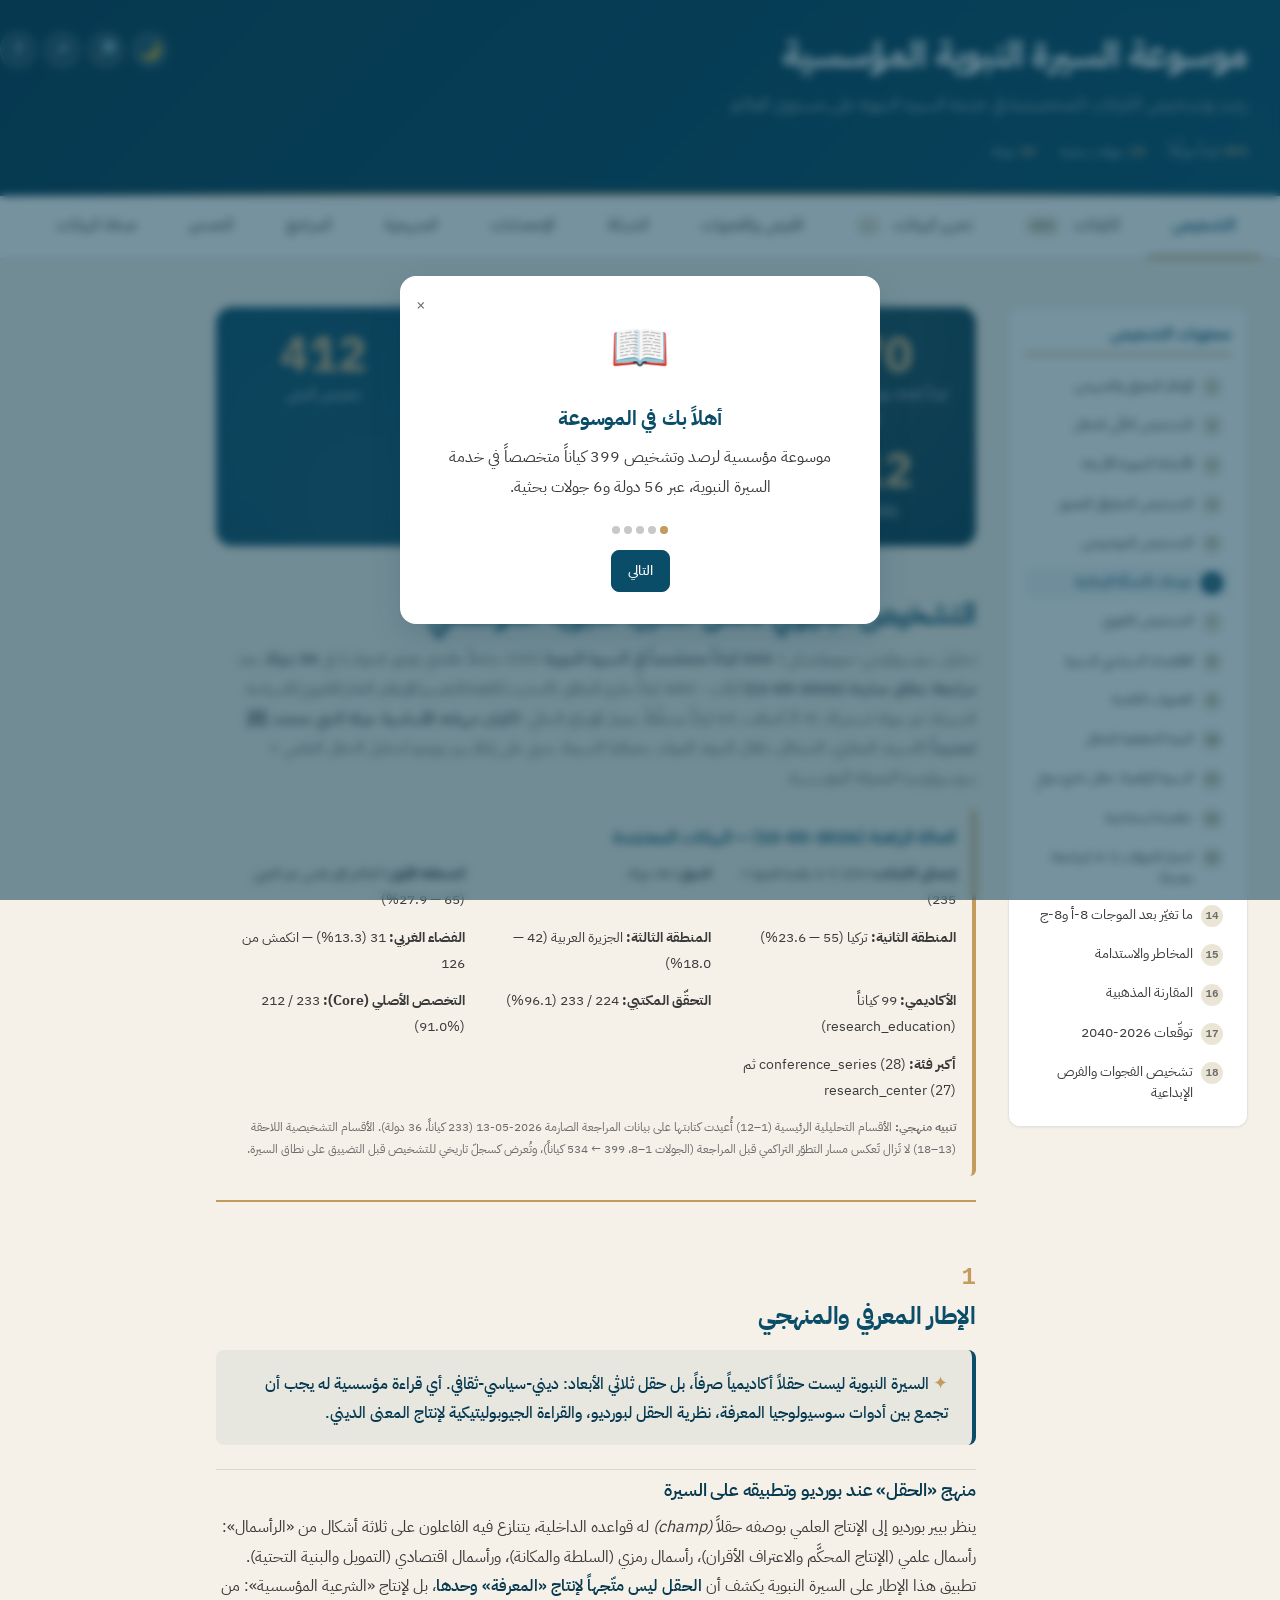
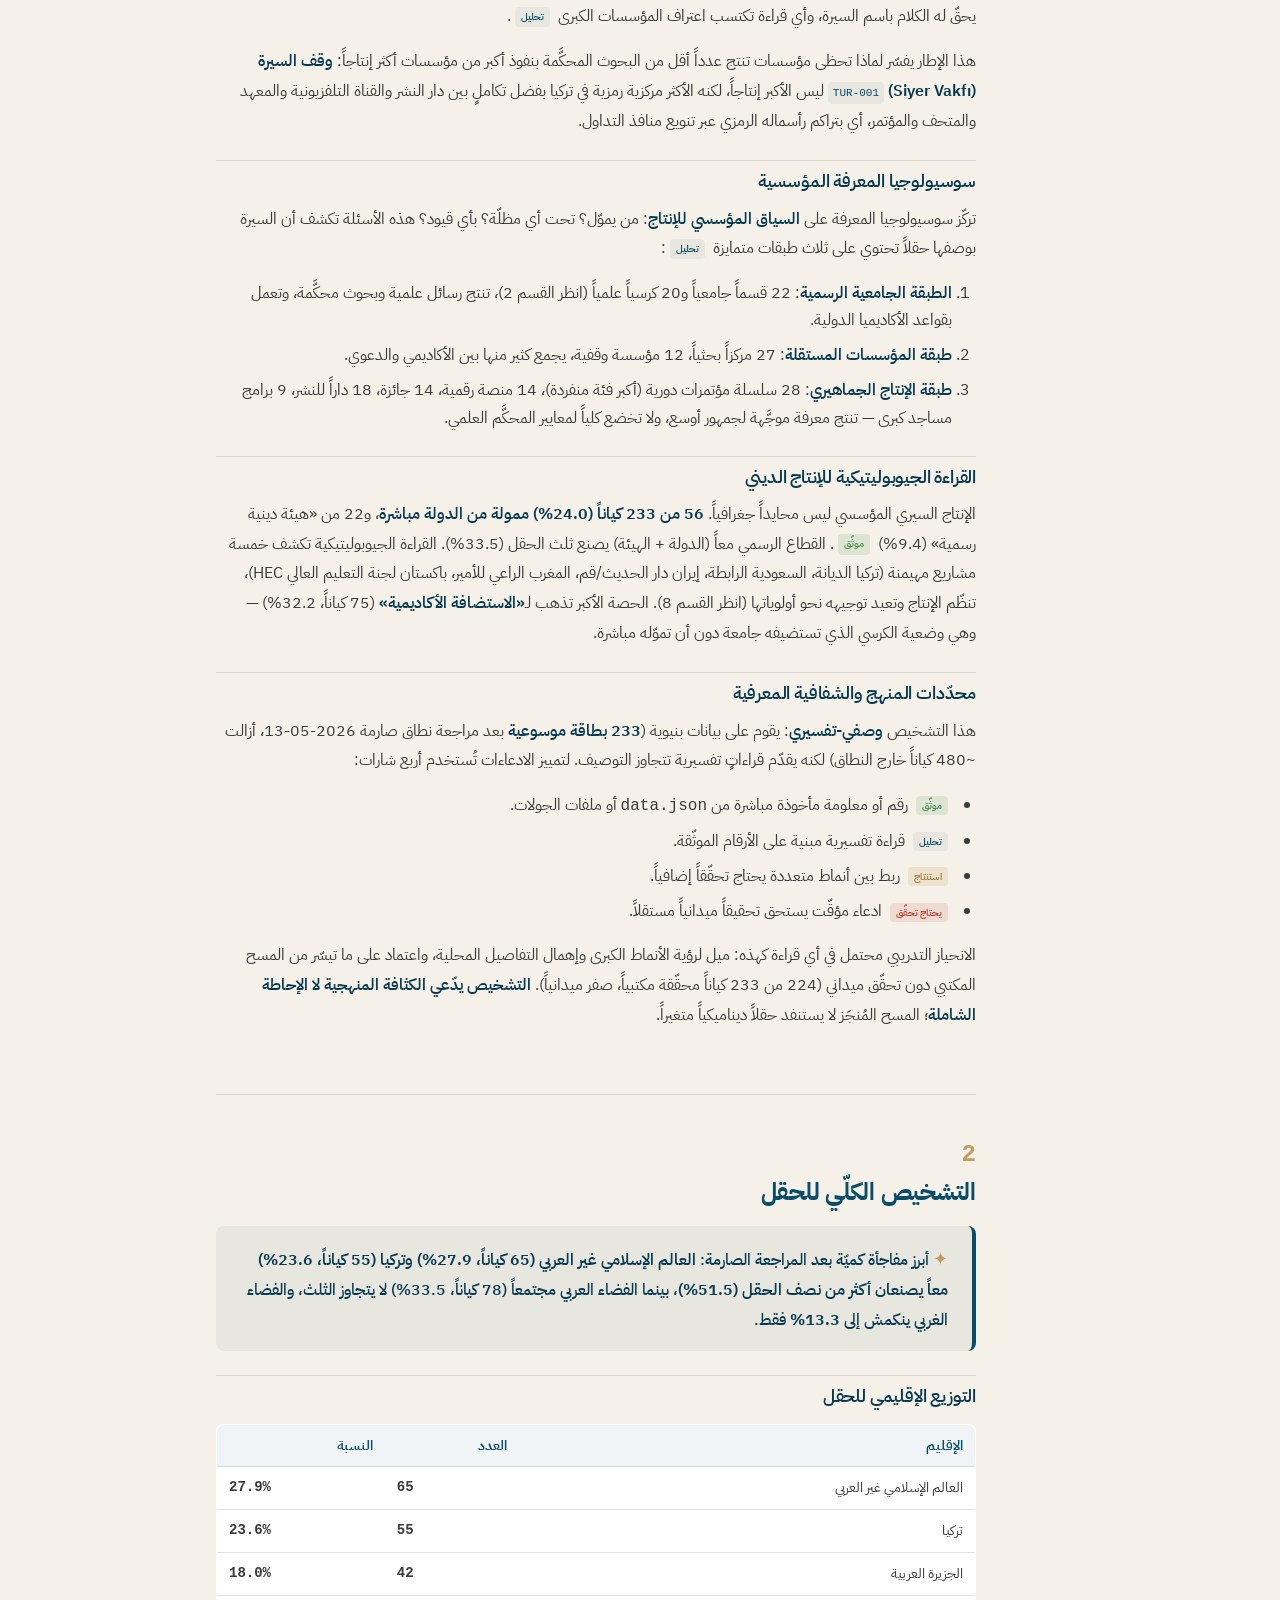
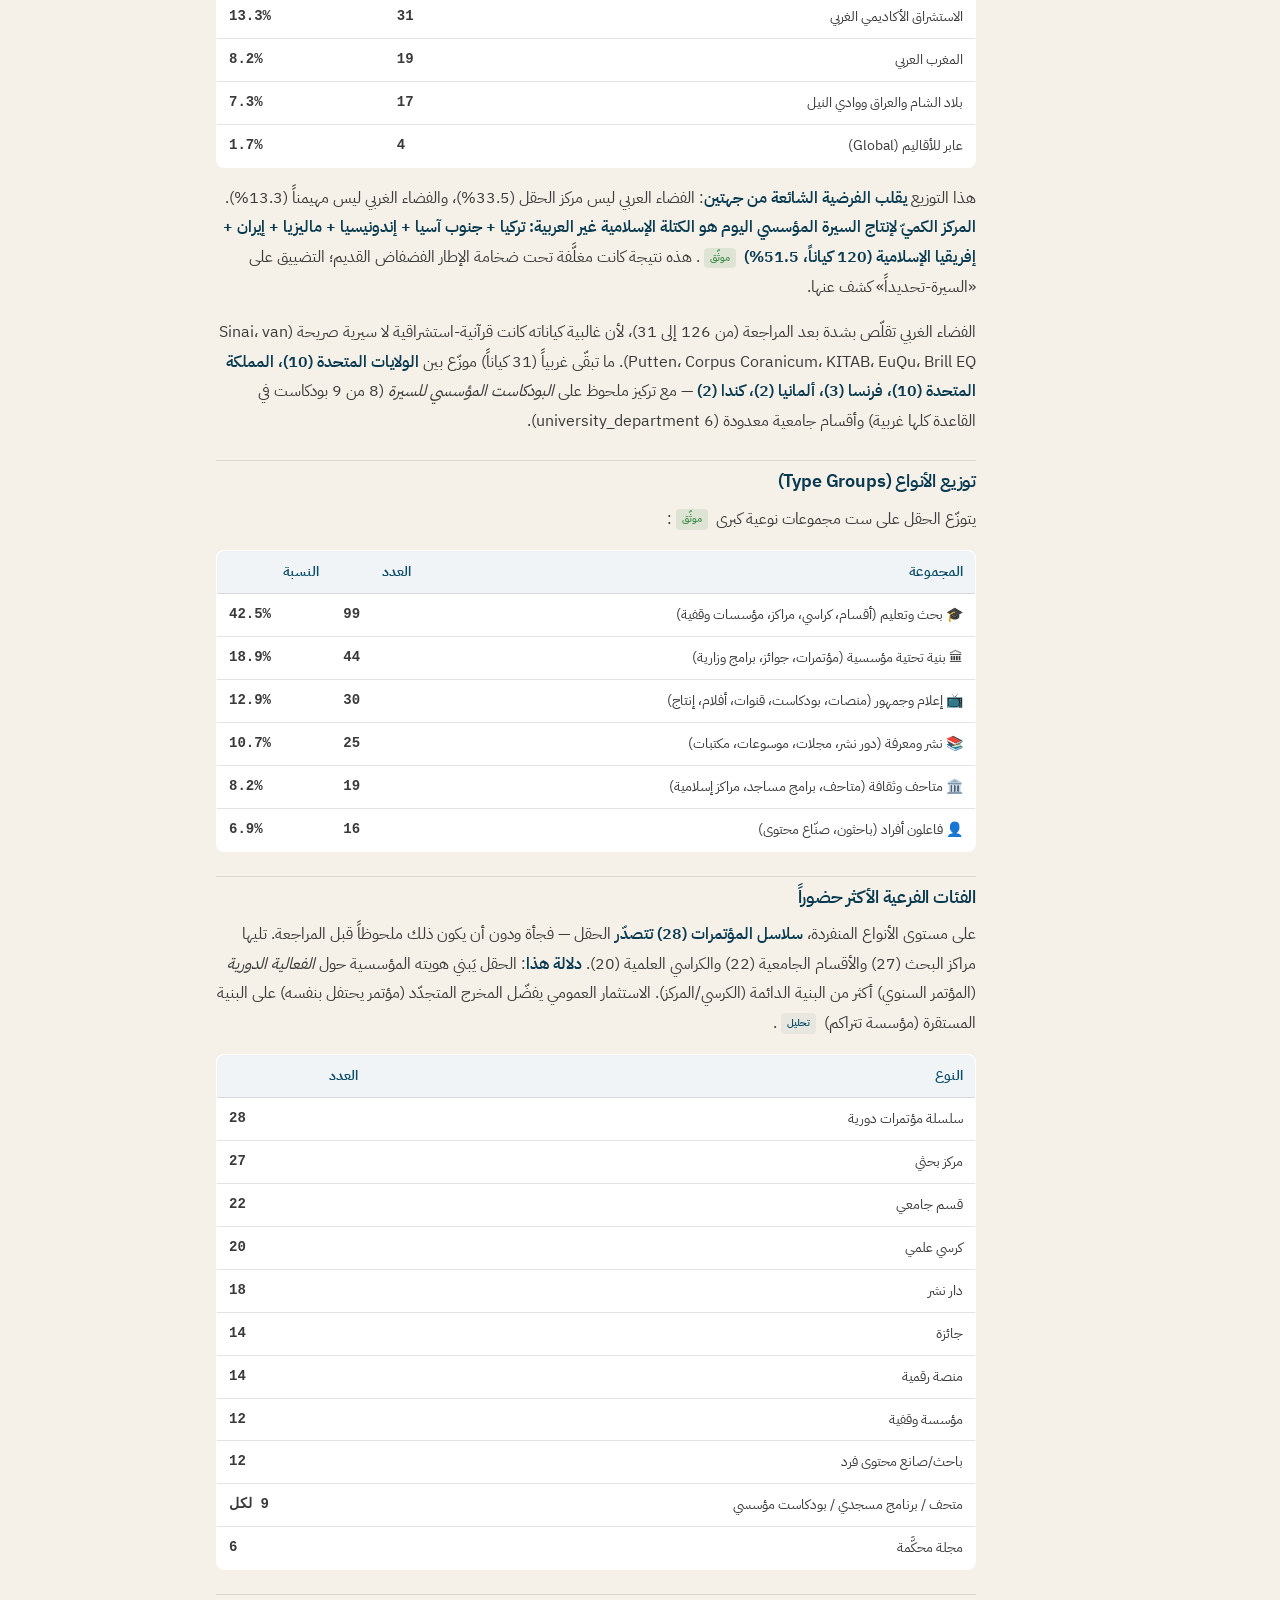
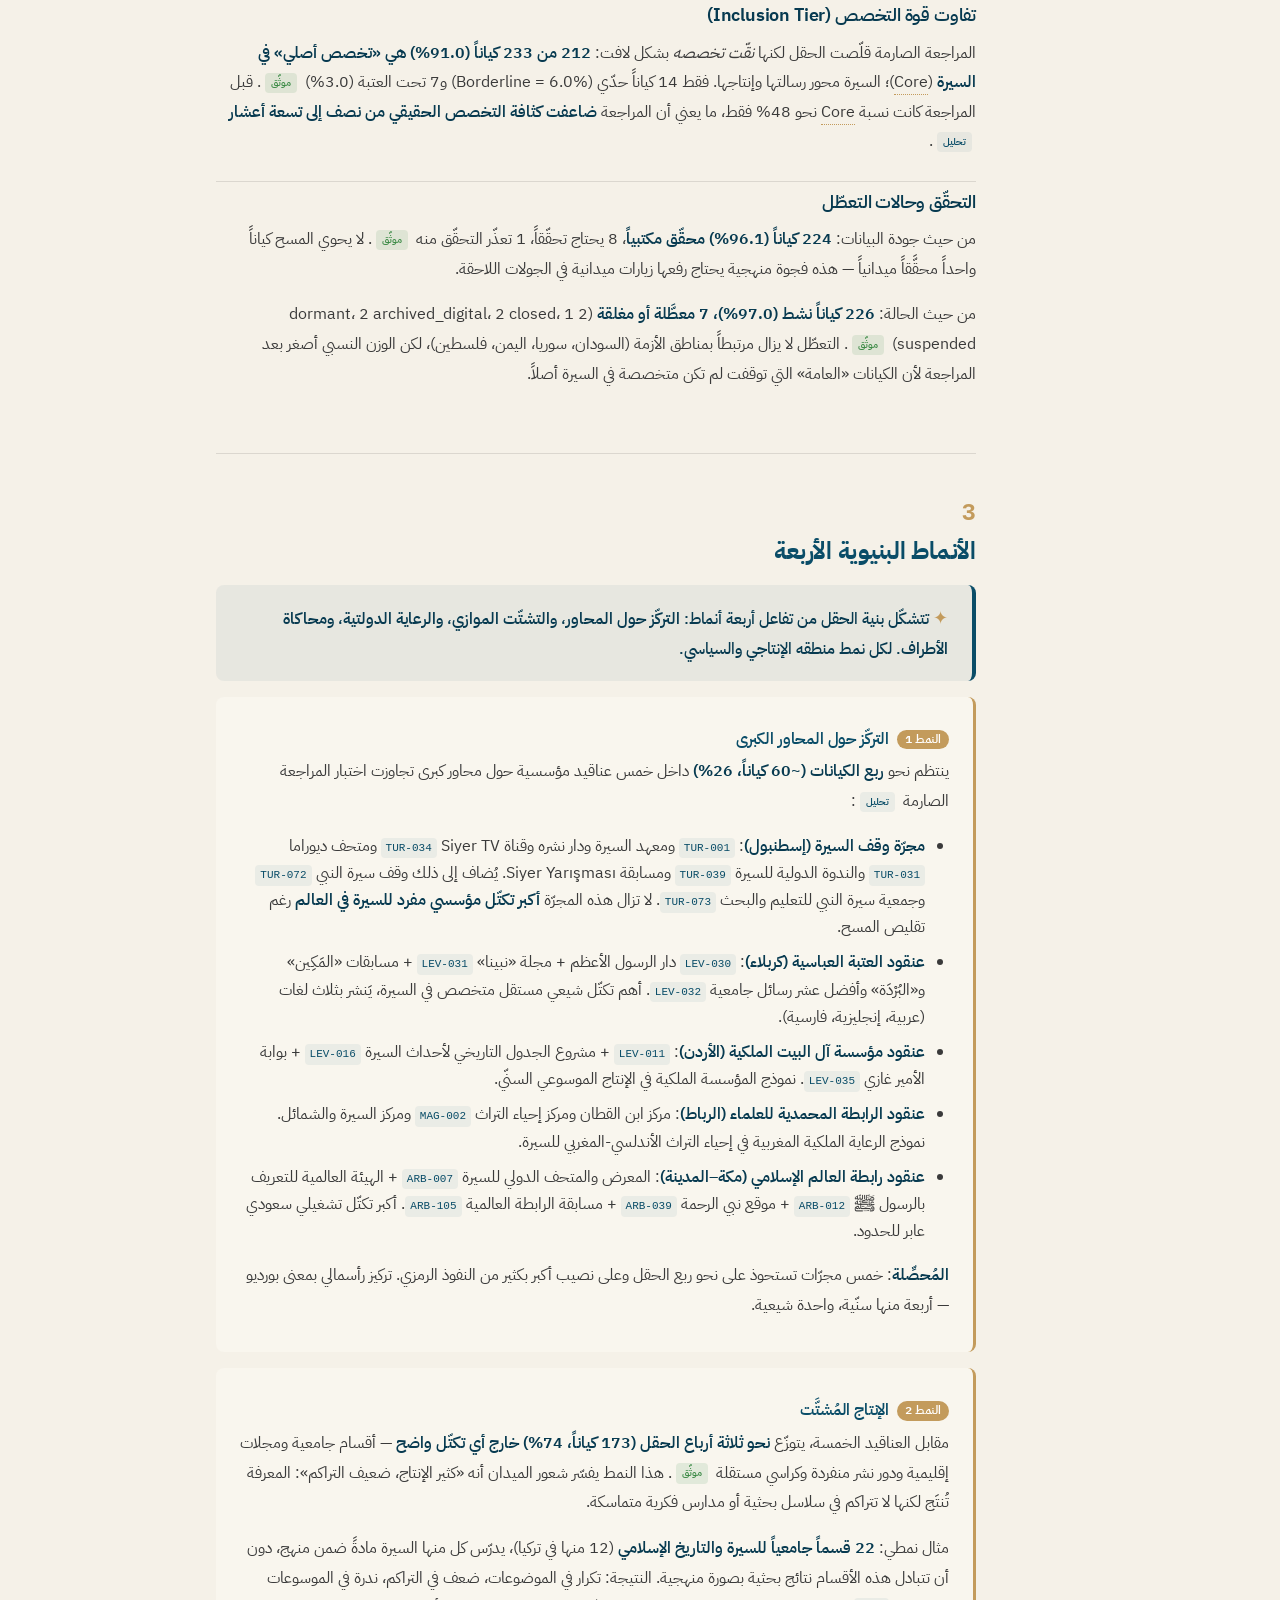
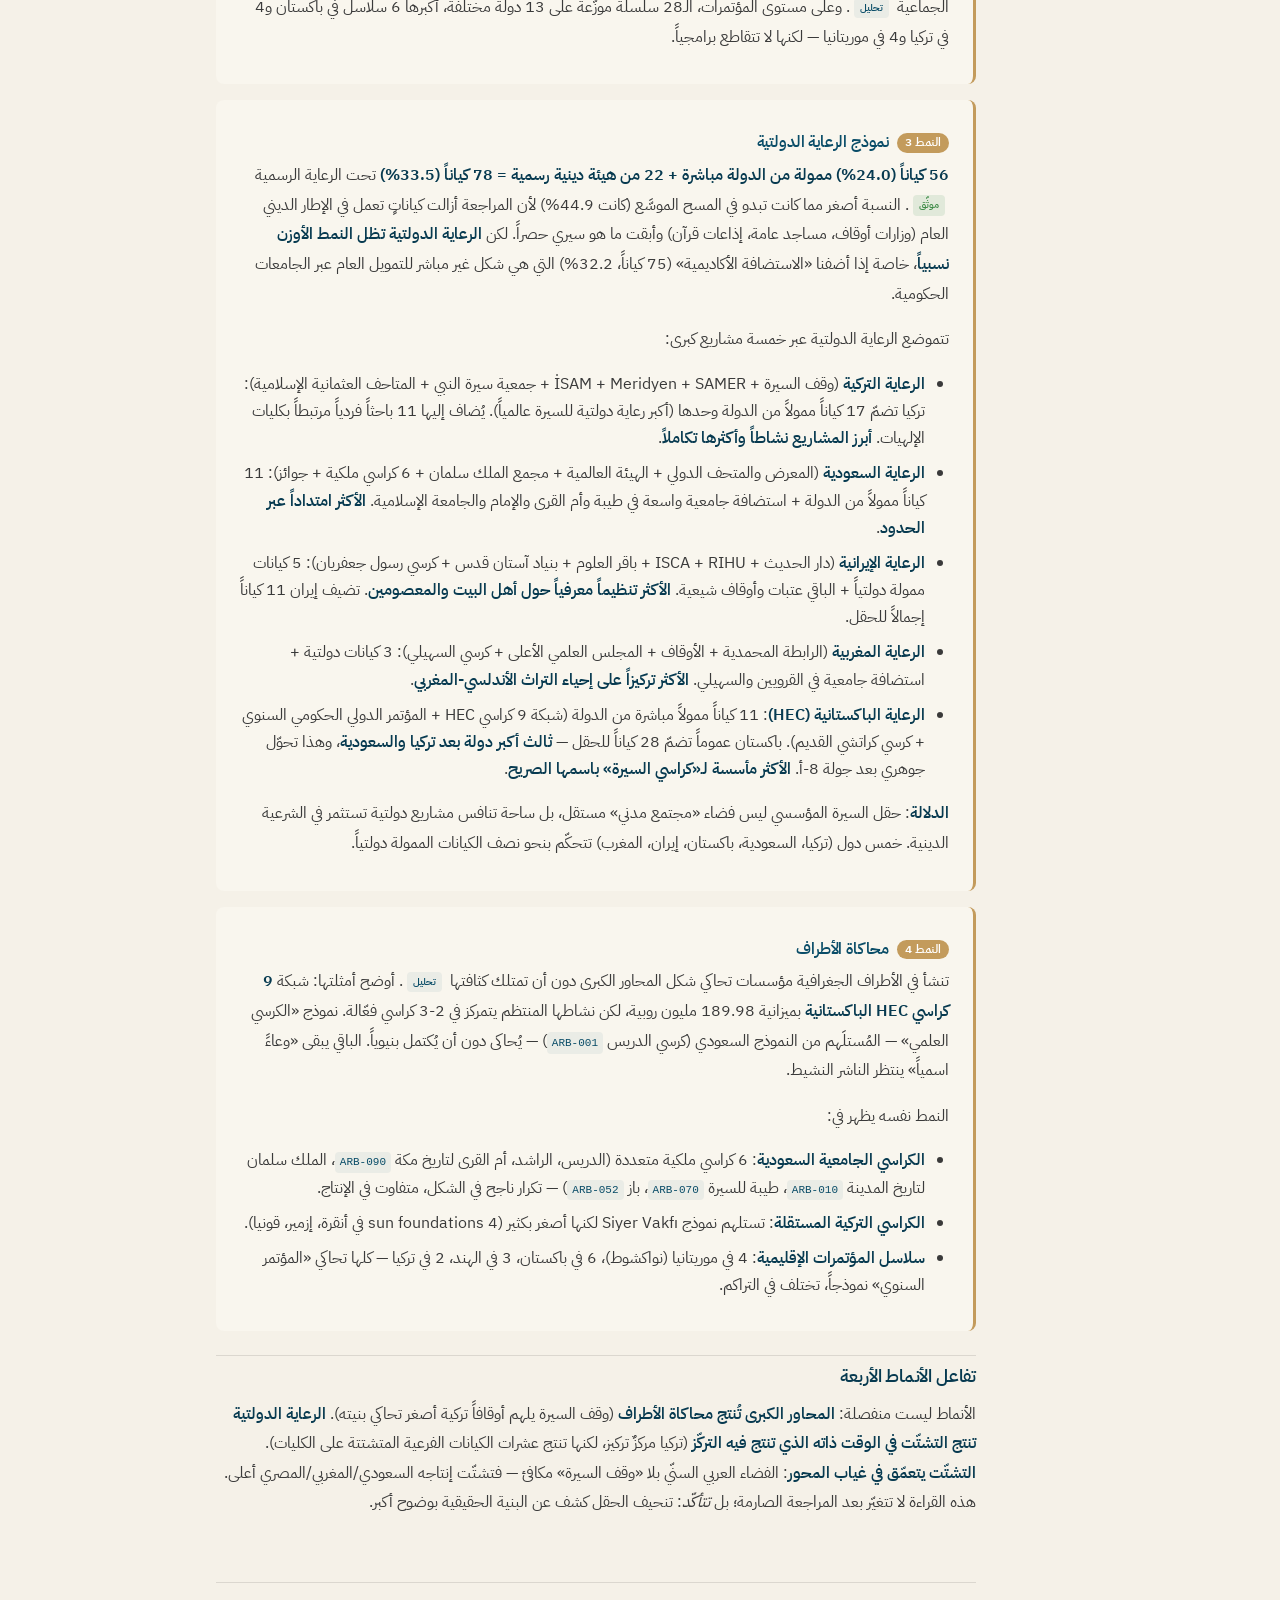
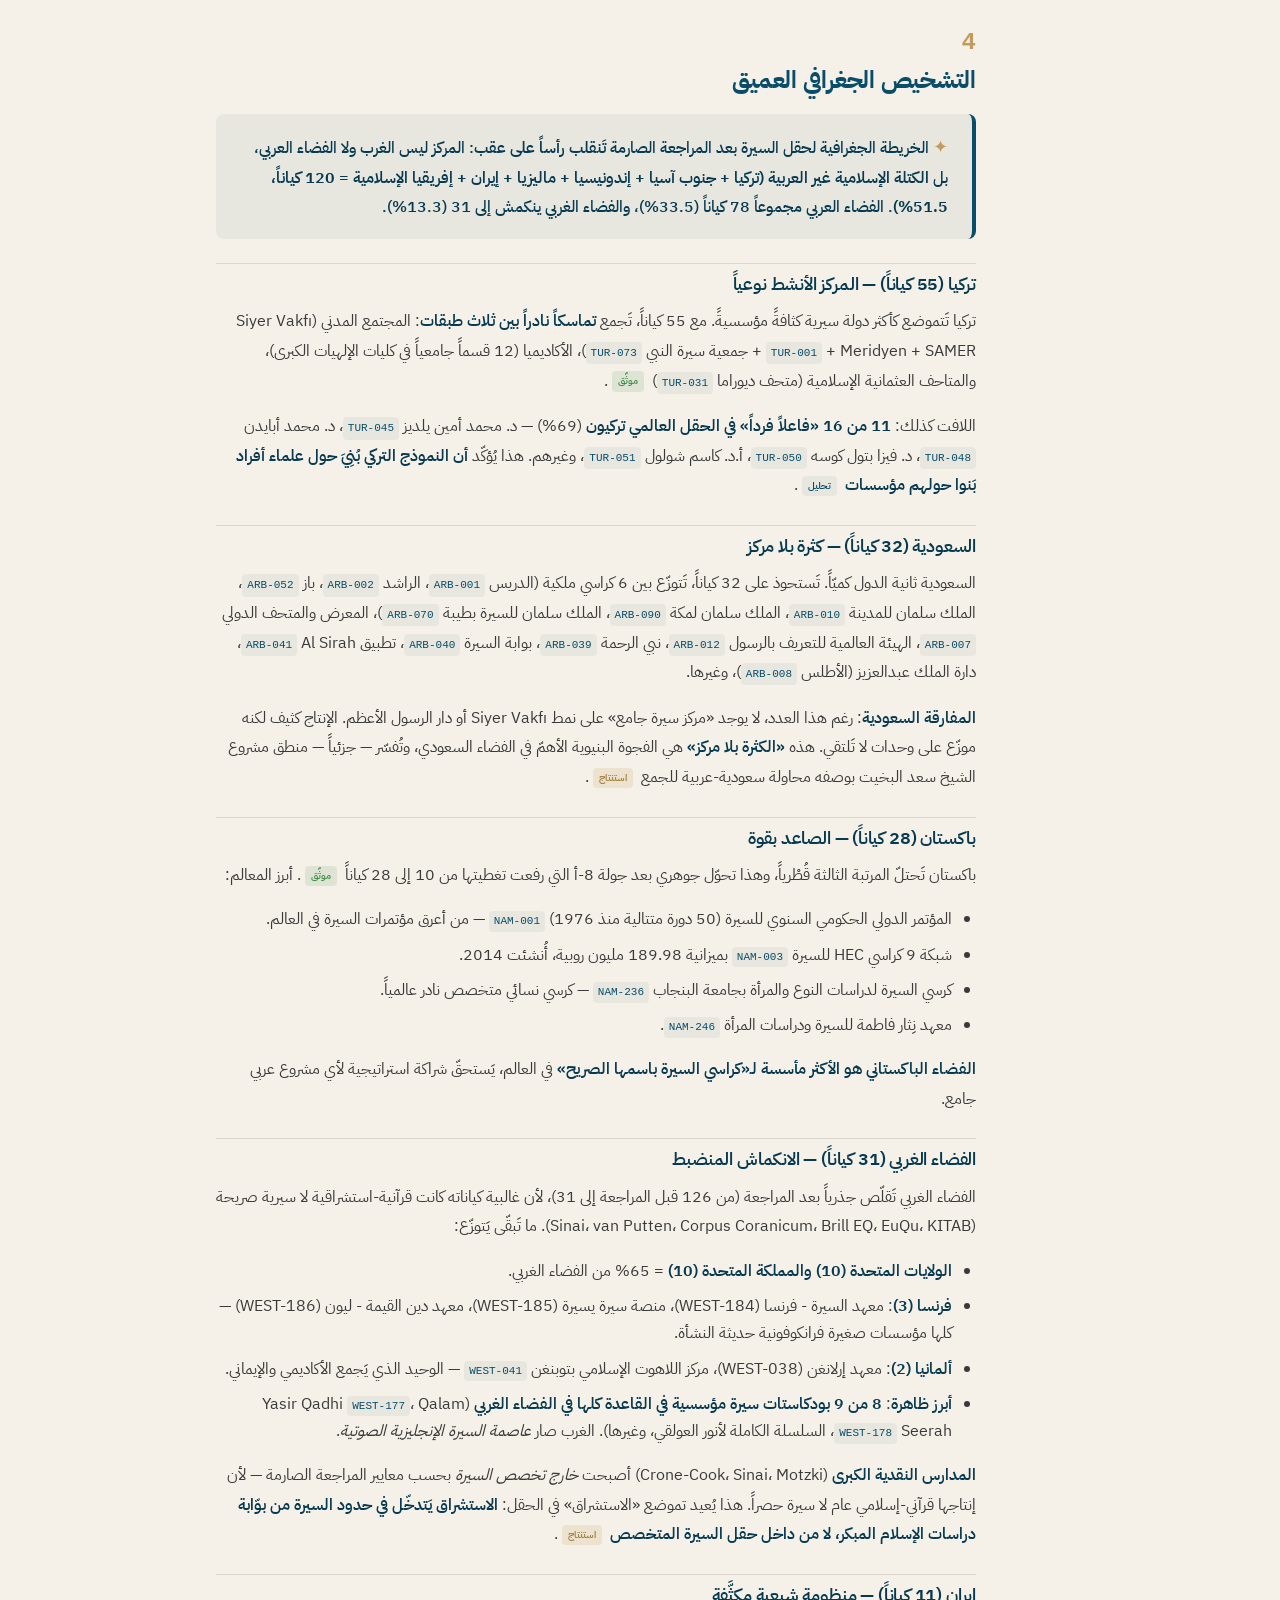
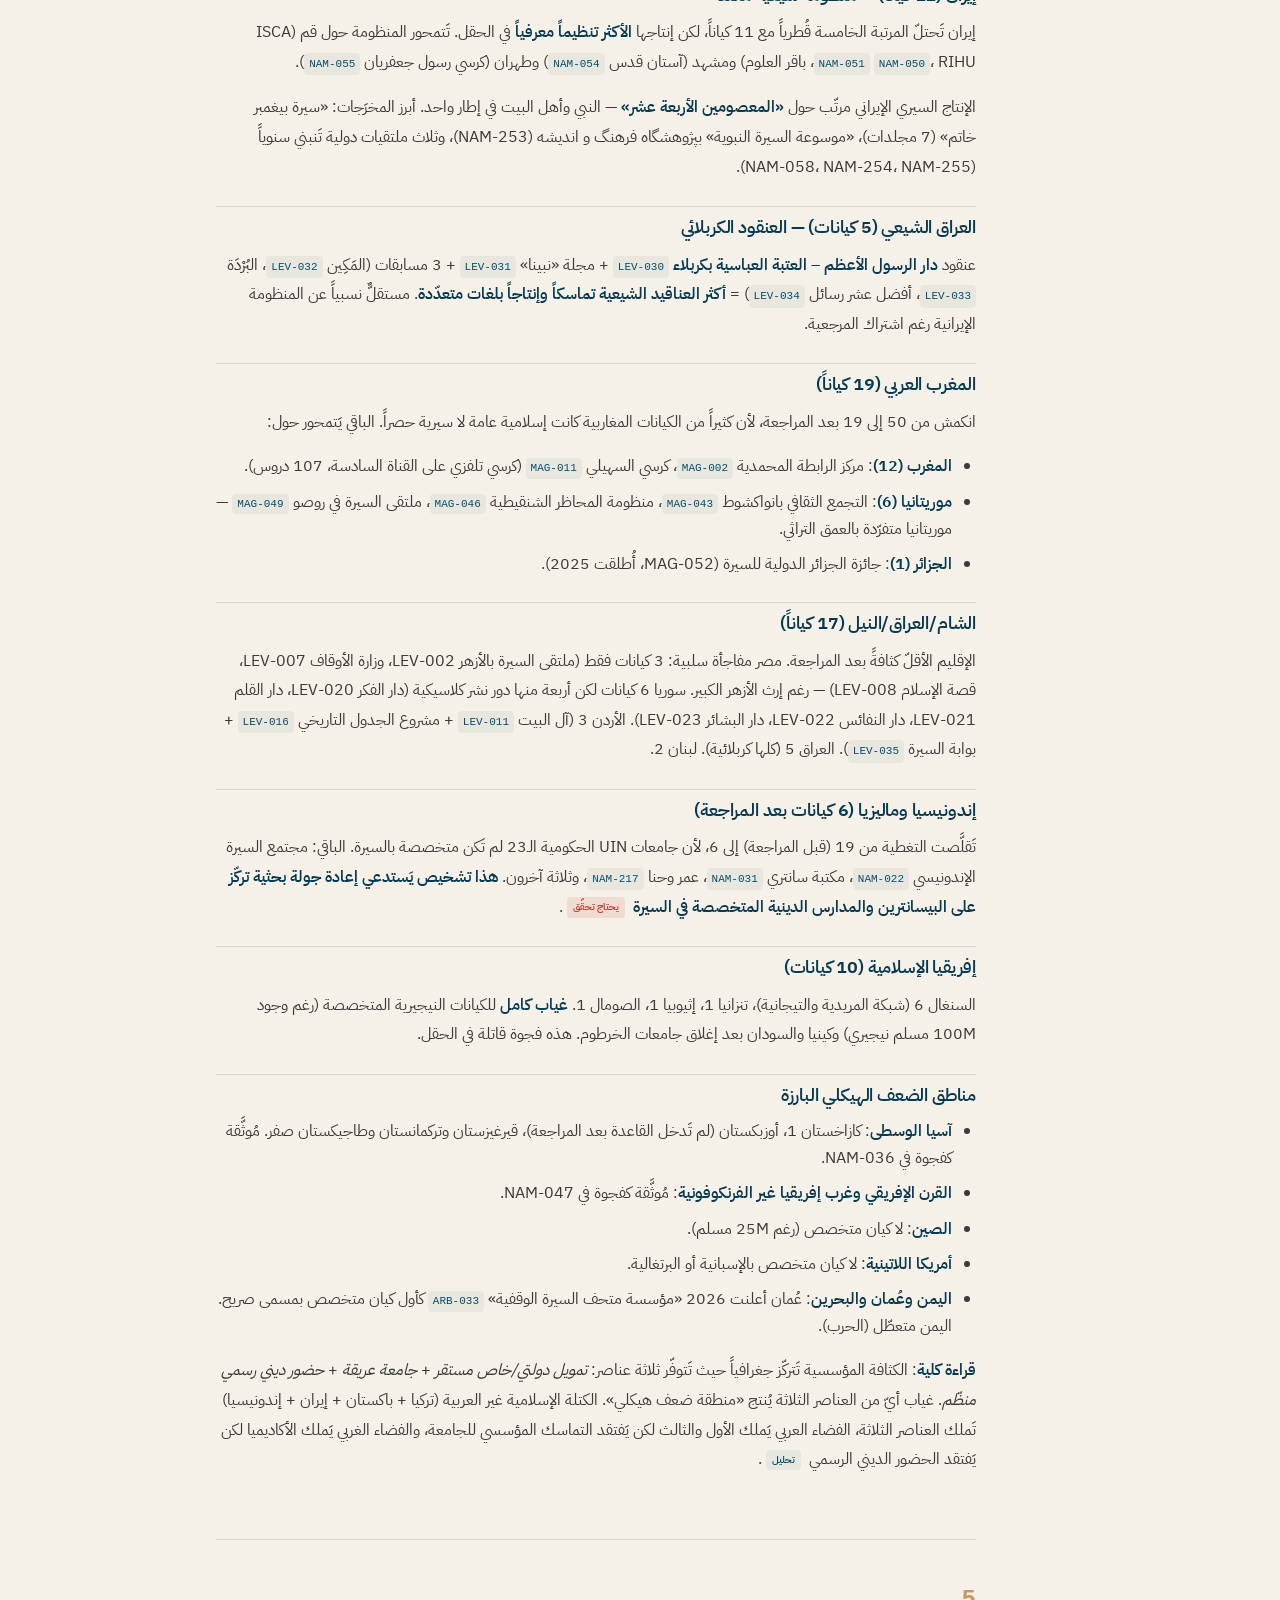
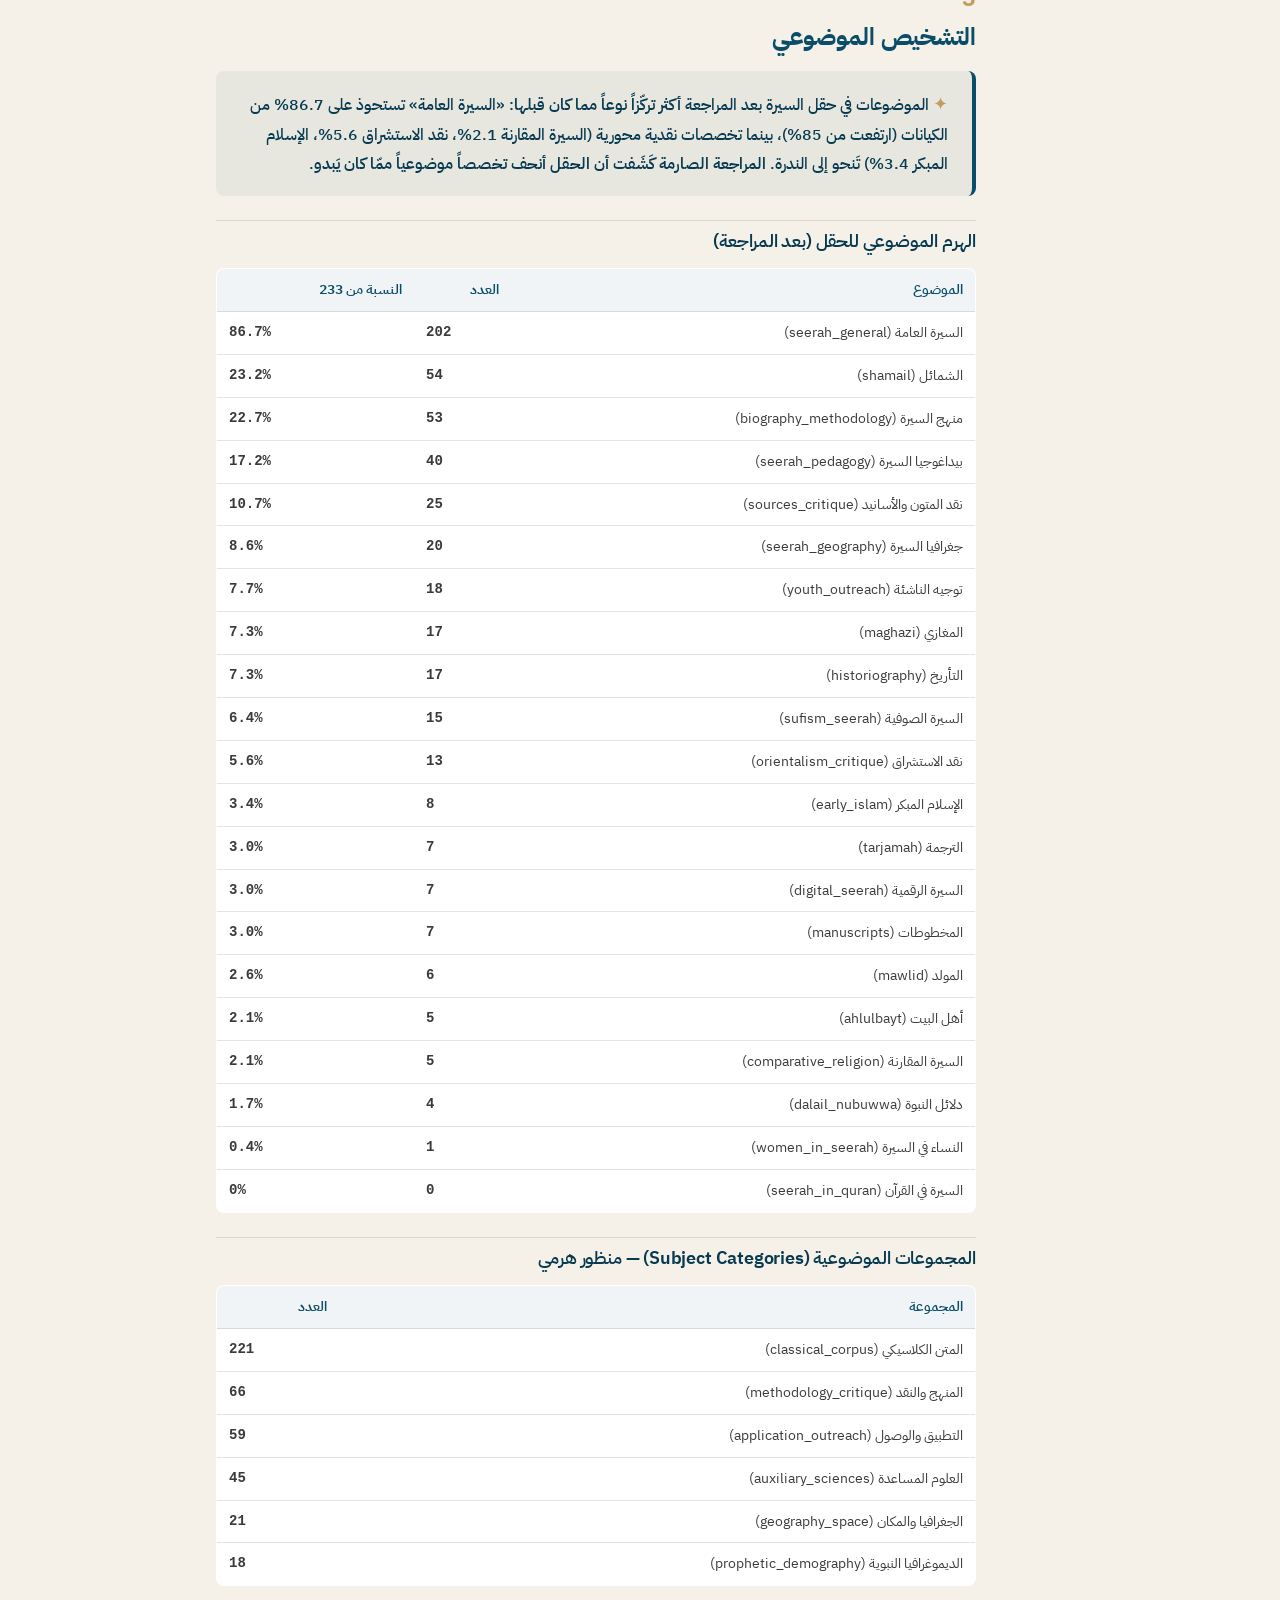
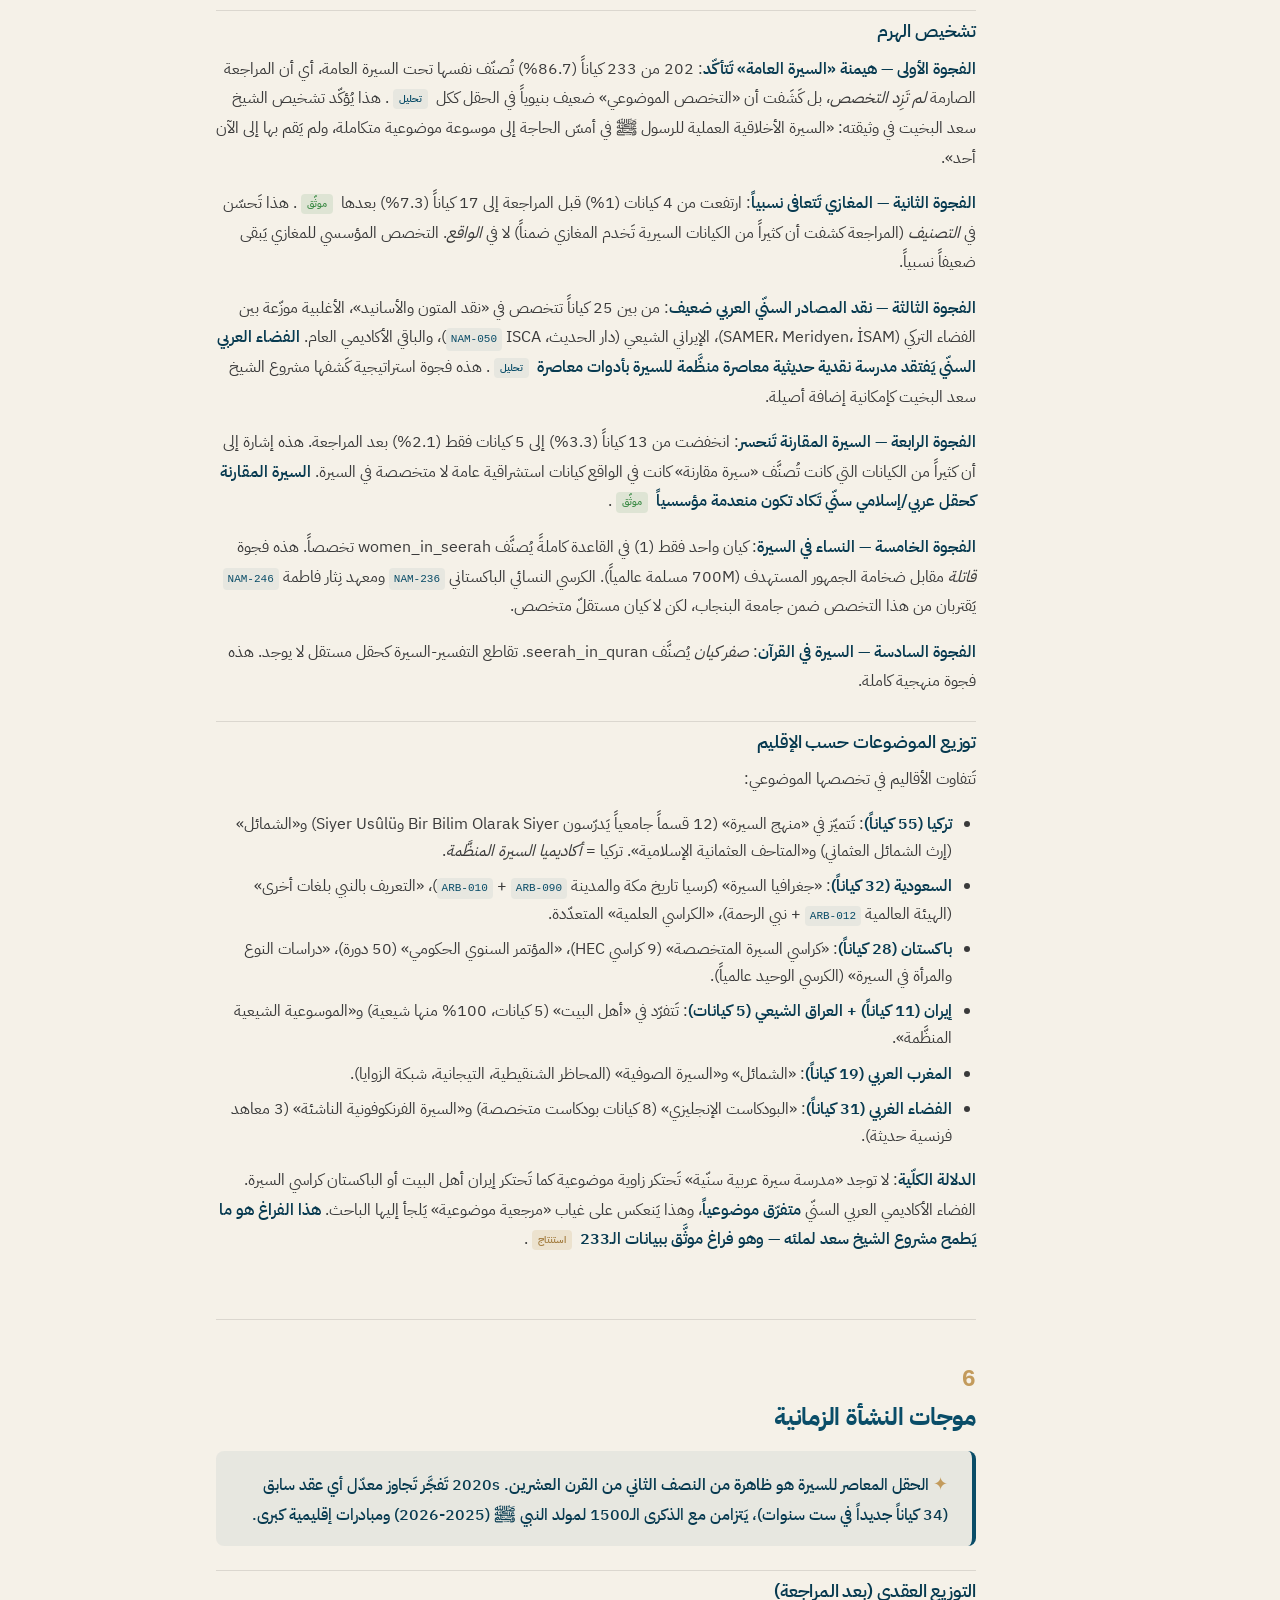
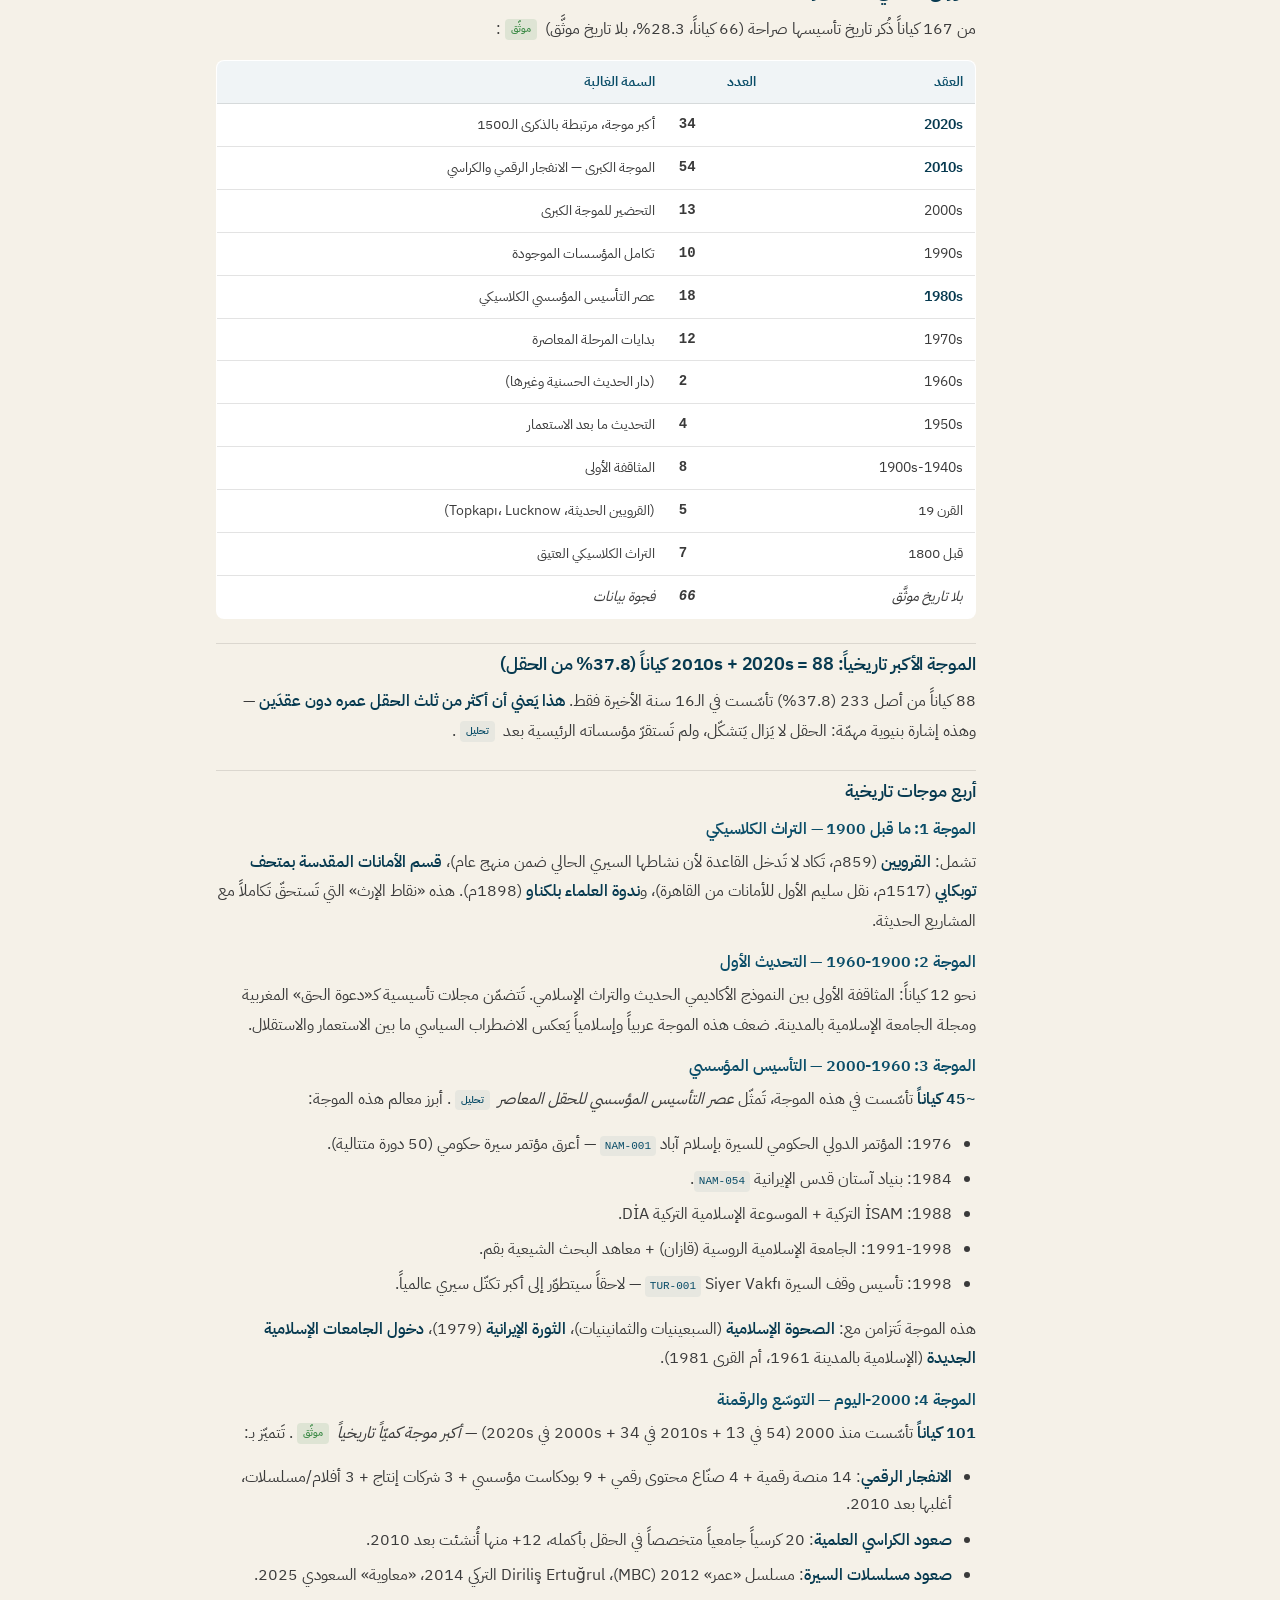
==== commit 90fa1706: "SHEIKH_MODE separation: encyclopedia stands alone, project layer toggleable The encyclopedia is now " ====
--- a/index.html
+++ b/index.html
@@ -4,7 +4,7 @@
   <meta charset="UTF-8">
   <meta name="viewport" content="width=device-width, initial-scale=1.0, viewport-fit=cover">
   <meta name="color-scheme" content="light">
-  <meta name="description" content="موسوعة مؤسسية لرصد وتشخيص 233 كياناً متخصصاً في خدمة السيرة النبوية على مستوى العالم، عبر 6 جولات بحثية شملت 36 دولة.">
+  <meta name="description" content="موسوعة مؤسسية لرصد وتشخيص 410 كيانات متخصصاً في خدمة السيرة النبوية على مستوى العالم، عبر 20 جولة بحثية شملت 52 دولة.">
   <meta name="keywords" content="السيرة النبوية، موسوعة، كيانات بحثية، مراكز دراسات، جامعات إسلامية، تشخيص مؤسسي، Prophetic biography, Seerah, Islamic studies institutions">
   <meta name="author" content="موسوعة السيرة النبوية المؤسسية">
   <meta name="robots" content="index, follow">
@@ -14,14 +14,14 @@
   <meta property="og:type" content="website">
   <meta property="og:url" content="https://mhmmdalmutairi.github.io/seerah-encyclopedia/">
   <meta property="og:title" content="موسوعة السيرة النبوية المؤسسية">
-  <meta property="og:description" content="رصد وتشخيص 233 كياناً مؤسسياً متخصصاً في خدمة السيرة النبوية، عبر 6 جولات بحثية شملت 36 دولة.">
+  <meta property="og:description" content="رصد وتشخيص 410 كيانات مؤسسياً متخصصاً في خدمة السيرة النبوية، عبر 20 جولة بحثية شملت 52 دولة.">
   <meta property="og:locale" content="ar_SA">
   <meta property="og:site_name" content="موسوعة السيرة النبوية المؤسسية">
 
   <!-- Twitter / X -->
   <meta name="twitter:card" content="summary_large_image">
   <meta name="twitter:title" content="موسوعة السيرة النبوية المؤسسية">
-  <meta name="twitter:description" content="رصد وتشخيص 233 كياناً مؤسسياً متخصصاً في خدمة السيرة النبوية، عبر 6 جولات بحثية شملت 36 دولة.">
+  <meta name="twitter:description" content="رصد وتشخيص 410 كيانات مؤسسياً متخصصاً في خدمة السيرة النبوية، عبر 20 جولة بحثية شملت 52 دولة.">
 
   <!-- JSON-LD structured data -->
   <script type="application/ld+json">
@@ -29,12 +29,12 @@
     "@context": "https://schema.org",
     "@type": "Dataset",
     "name": "موسوعة السيرة النبوية المؤسسية",
-    "description": "قاعدة بيانات لـ 233 كياناً مؤسسياً متخصصاً في خدمة السيرة النبوية على مستوى العالم.",
+    "description": "قاعدة بيانات لـ 410 كيانات مؤسسياً متخصصاً في خدمة السيرة النبوية على مستوى العالم.",
     "url": "https://mhmmdalmutairi.github.io/seerah-encyclopedia/",
     "inLanguage": "ar",
     "creator": { "@type": "Person", "name": "Mohammed Almutairi" },
     "license": "https://creativecommons.org/licenses/by/4.0/",
-    "spatialCoverage": "Global (36 countries)",
+    "spatialCoverage": "Global (52 countries)",
     "variableMeasured": [
       "نوع الكيان", "البلد", "الإقليم", "سنة التأسيس", "درجة التحقّق",
       "مستوى الإدراج", "الموضوعات", "العلاقات الصريحة"
@@ -49,6 +49,12 @@
   <link href="https://fonts.googleapis.com/css2?family=IBM+Plex+Sans+Arabic:wght@300;400;500;600;700&family=Tajawal:wght@400;500;700&display=swap" rel="stylesheet">
 
   <link rel="stylesheet" href="assets/styles.css">
+
+  <!-- SHEIKH_MODE flag: set to true to expose the Sheikh Sa'ad al-Bakhit
+       project-analysis layer (tab «المشروع الجامع», projectMode toolbar
+       toggle, partnership annotations). Default false = public encyclopedia.
+       Override via URL: ?sheikh=1, or via localStorage: setItem('sheikh_mode','1'). -->
+  <script>window.SHEIKH_MODE = false;</script>
 </head>
 <body>
   <a href="#main-content" class="sr-only">تجاوز إلى المحتوى</a>
@@ -69,8 +75,10 @@
 
   <nav class="tabs" role="tablist" aria-label="تبويبات الموسوعة">
     <div class="container tabs__inner">
-      <button role="tab" class="tab is-active"
+      <!-- SHEIKH_MODE:tab-project (hidden when window.SHEIKH_MODE is false) -->
+      <button role="tab" class="tab is-active sheikh-only"
               data-tab="project"
+              data-sheikh-tab="1"
               aria-selected="true"
               aria-controls="tab-project">
         المشروع الجامع
@@ -151,8 +159,9 @@
   </nav>
 
   <main class="site-main" id="main-content">
-    <!-- التبويب 0: المشروع الجامع -->
-    <section id="tab-project" class="panel is-active" role="tabpanel"
+    <!-- SHEIKH_MODE:tab-project — التبويب 0: المشروع الجامع (hidden when SHEIKH_MODE=false) -->
+    <section id="tab-project" class="panel is-active sheikh-only" role="tabpanel"
+             data-sheikh-panel="1"
              aria-labelledby="tab-project-btn">
       <div class="container">
         <div class="empty-state">
@@ -190,8 +199,8 @@
               <span aria-hidden="true">⚙</span> الفلاتر
             </button>
 
-            <button class="btn btn--ghost toolbar-project-mode" type="button"
-                    aria-pressed="false" title="عرض الكيانات النظيرة لمشروع الشيخ سعد البخيت">
+            <button class="btn btn--ghost toolbar-project-mode sheikh-only" type="button"
+                    aria-pressed="false" title="عرض الكيانات النظيرة للمشروع">
               <span aria-hidden="true">🎯</span> <span class="lbl">عرض المشروع</span>
             </button>
 
--- a/assets/styles.css
+++ b/assets/styles.css
@@ -5582,3 +5582,16 @@
     grid-template-columns: 1fr;
   }
 }
+
+/* ============================================================
+   SHEIKH_MODE: hide project-analysis UI in public encyclopedia mode.
+   To enable: set <script>window.SHEIKH_MODE = true;</script> in
+   index.html, or pass ?sheikh=1 in URL, or localStorage.setItem('sheikh_mode','1').
+   ============================================================ */
+.sheikh-only {
+  display: none !important;
+}
+html.sheikh-mode-on .sheikh-only,
+body.sheikh-mode-on .sheikh-only {
+  display: revert !important;
+}
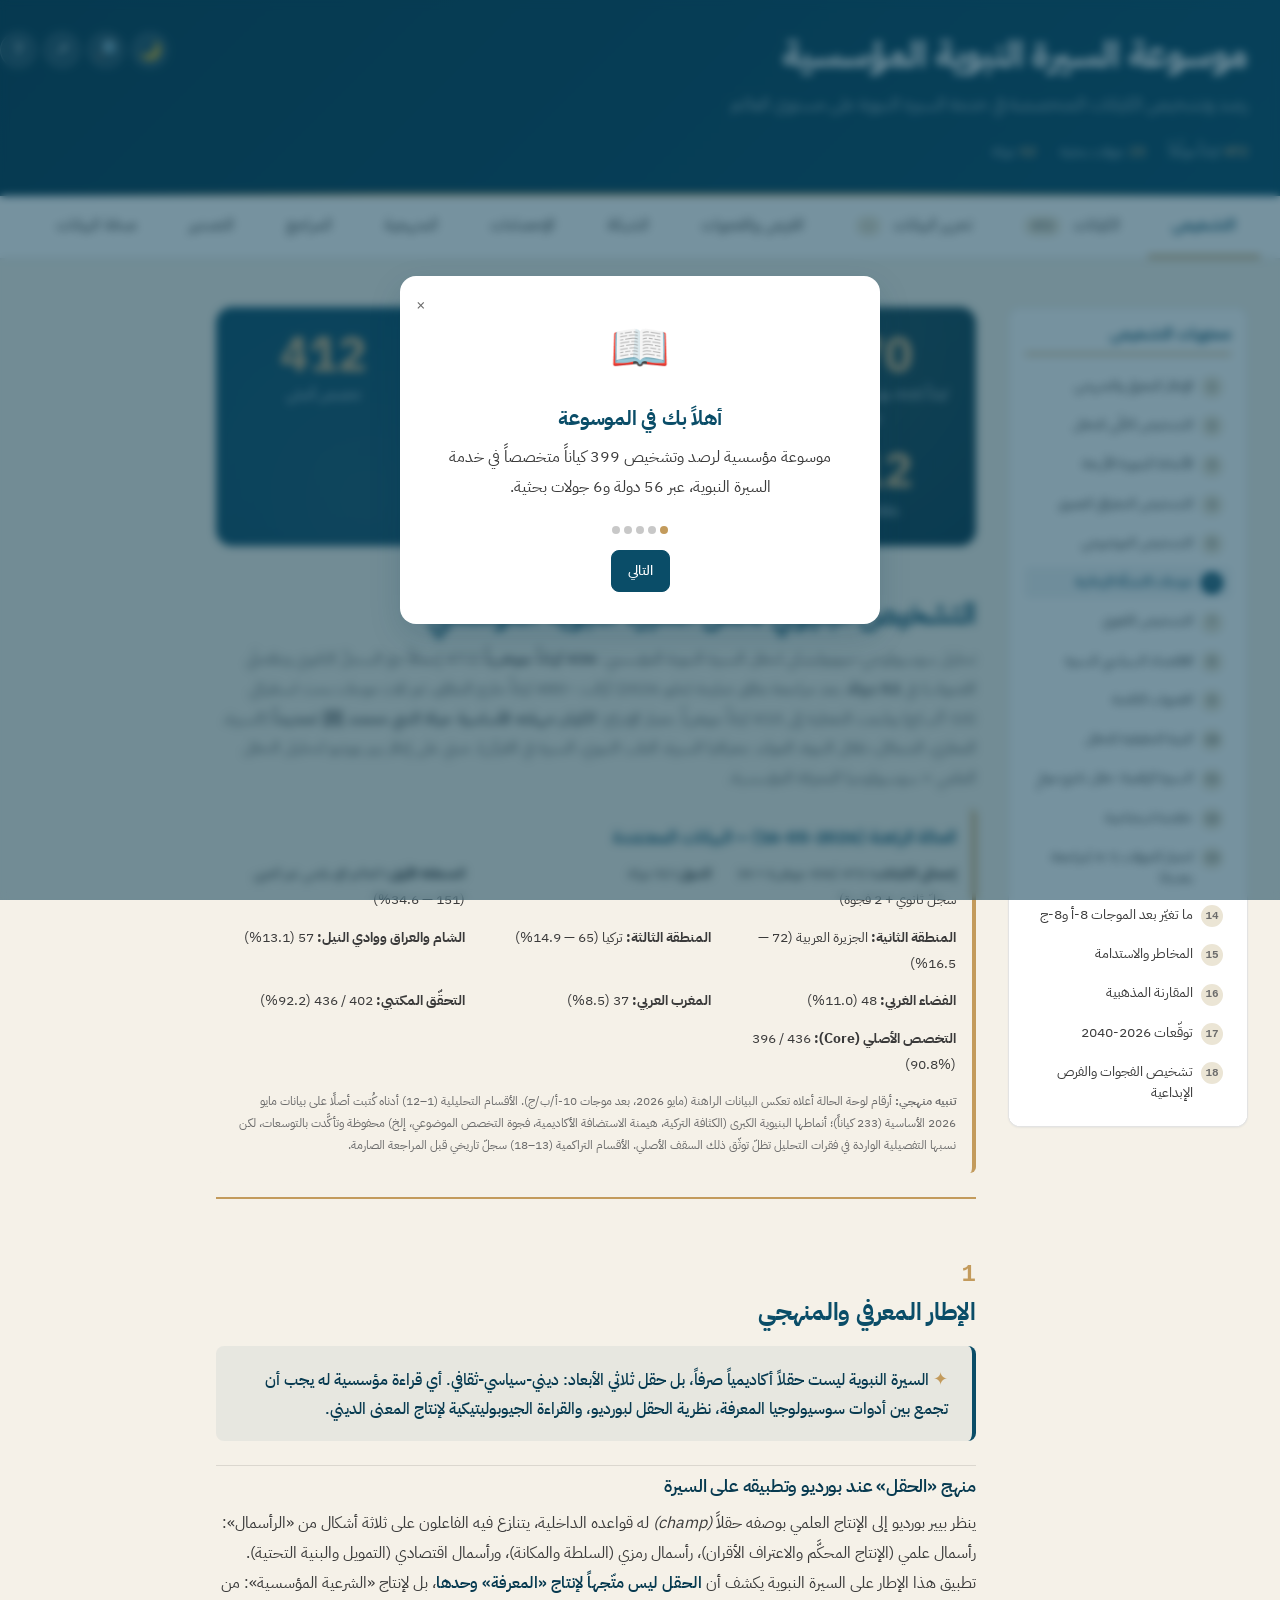
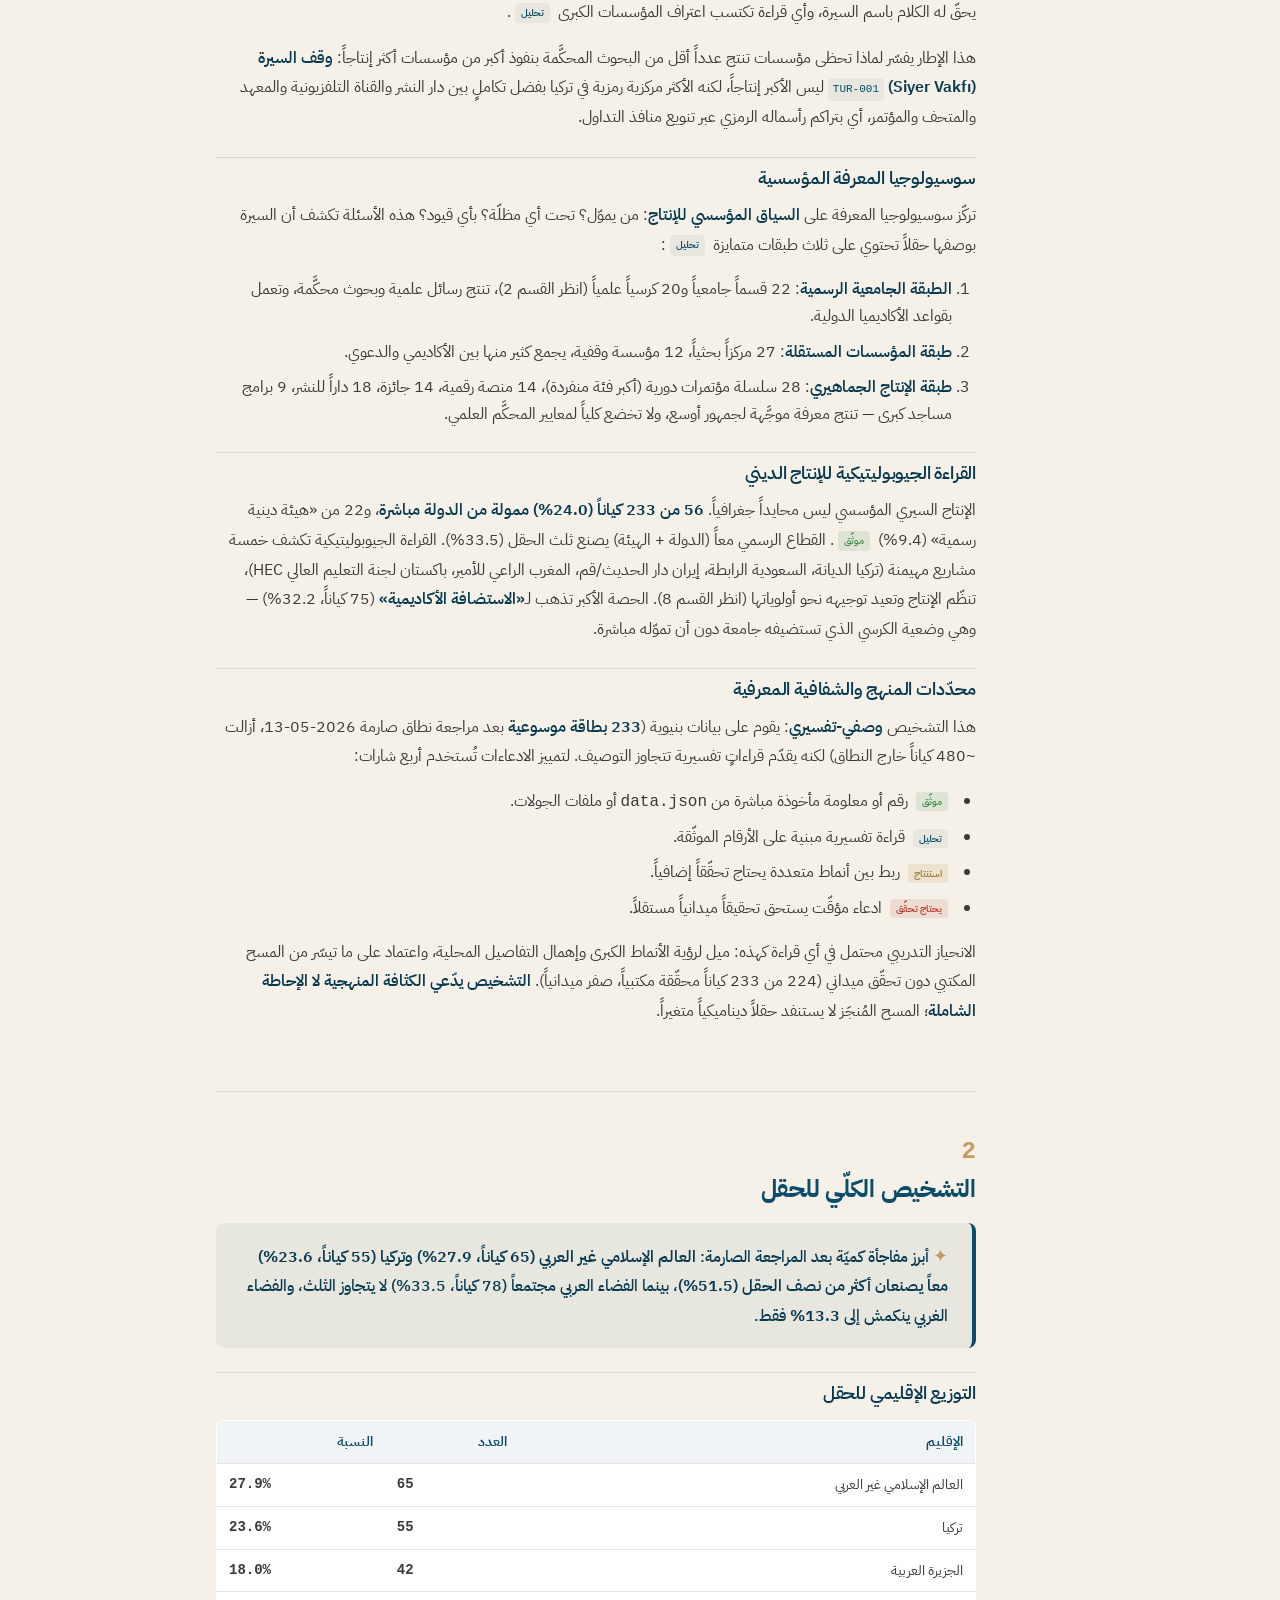
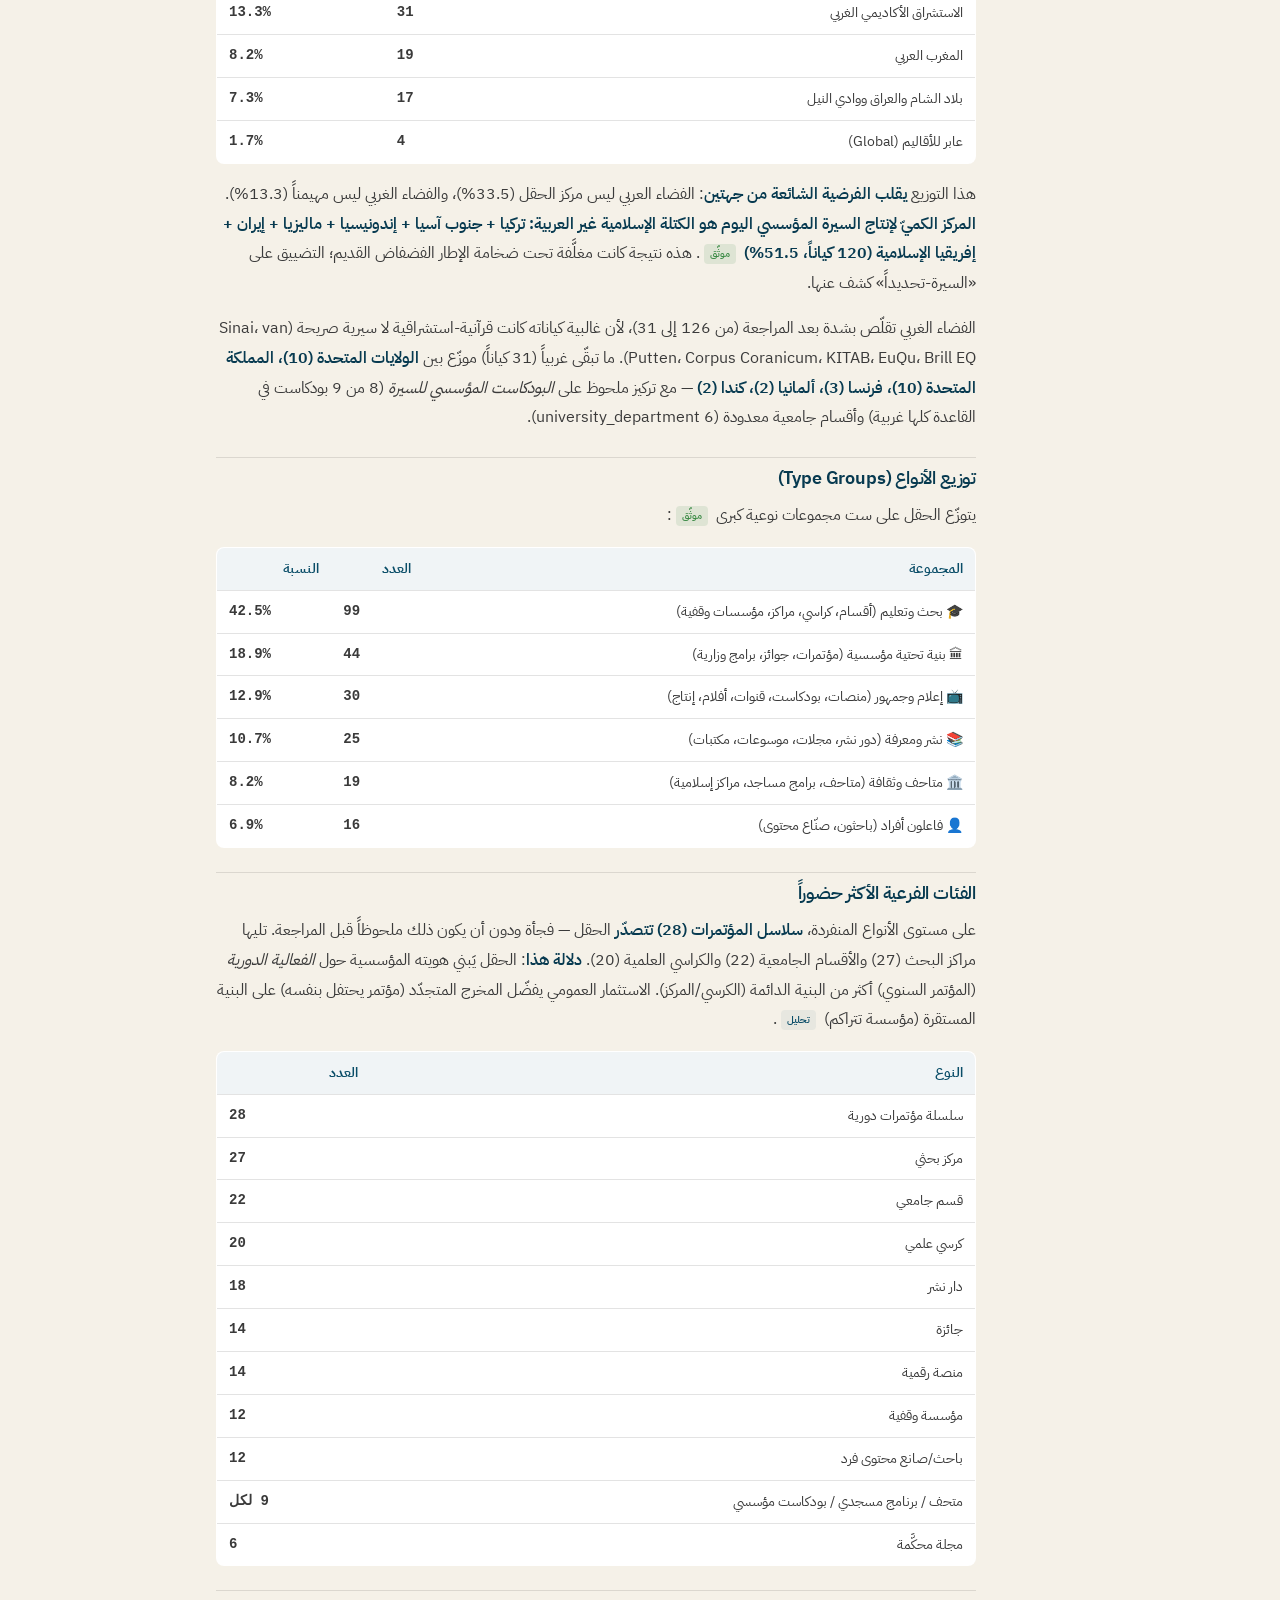
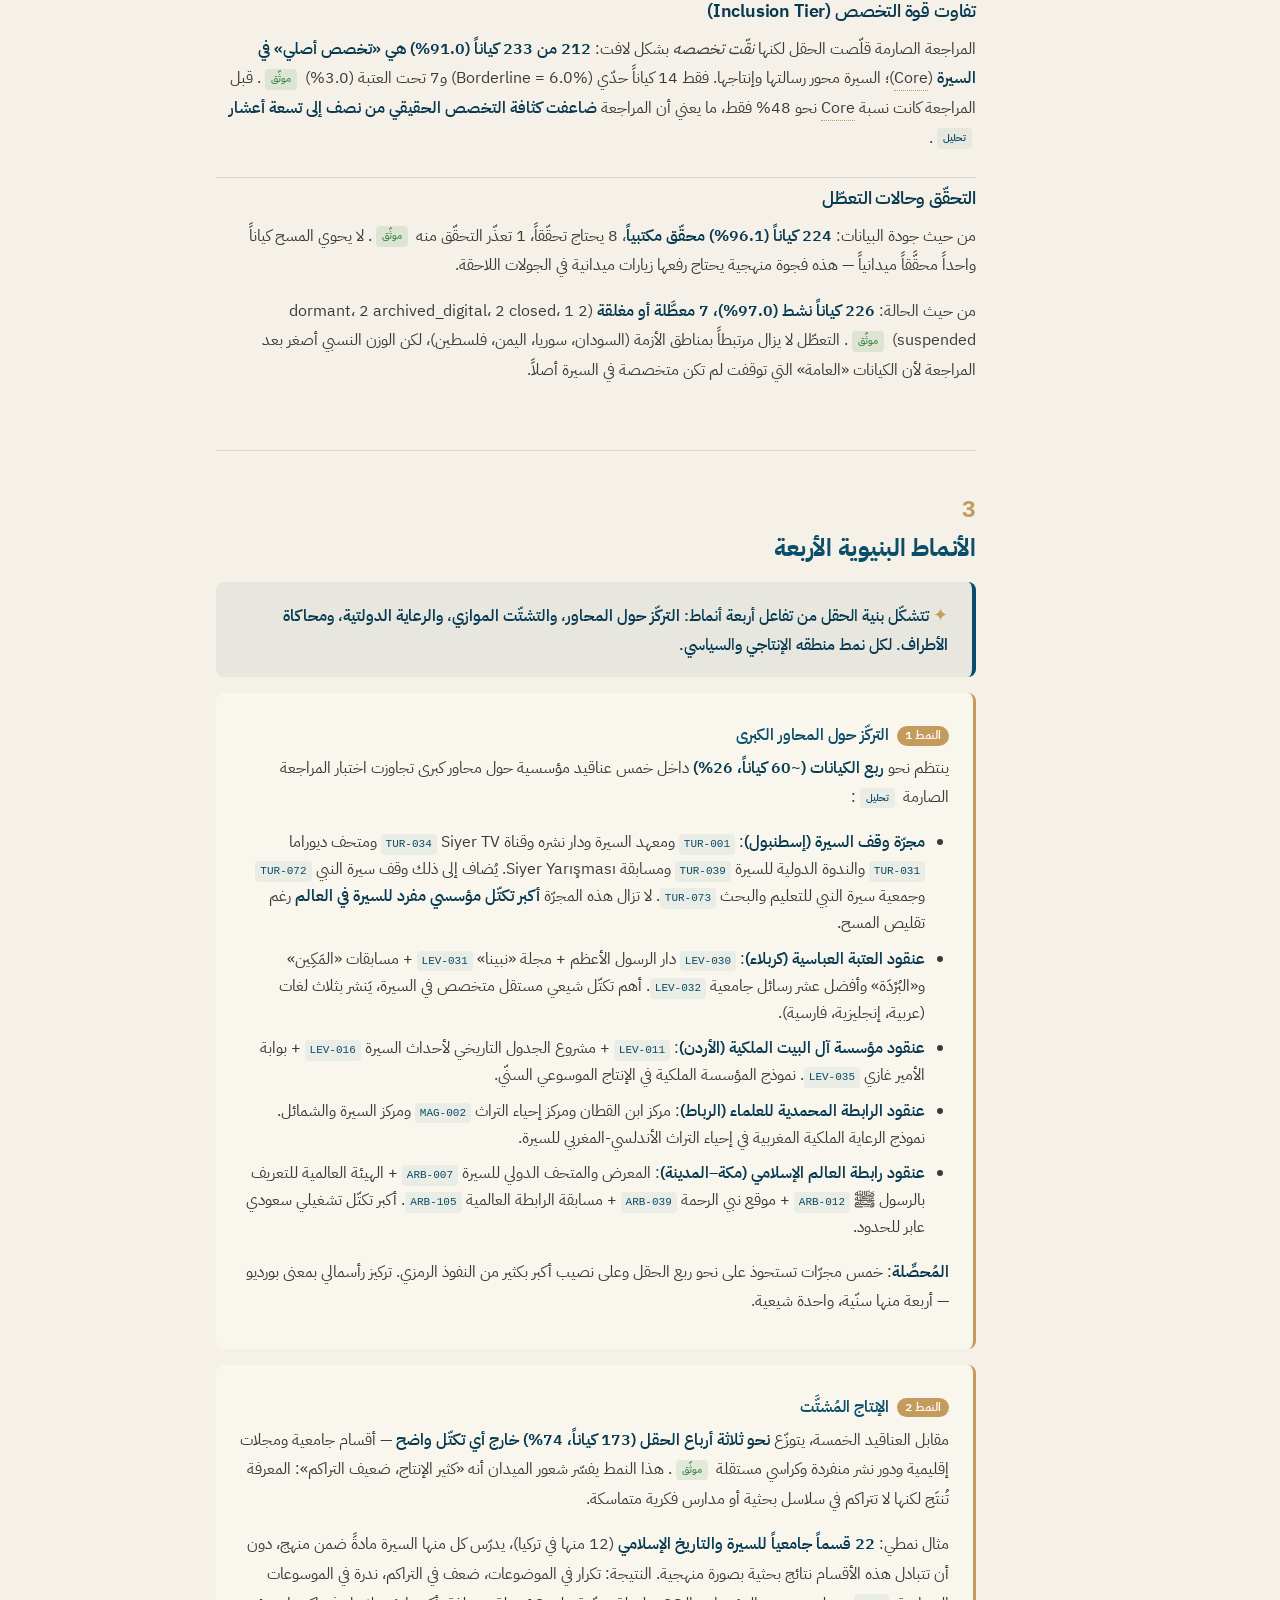
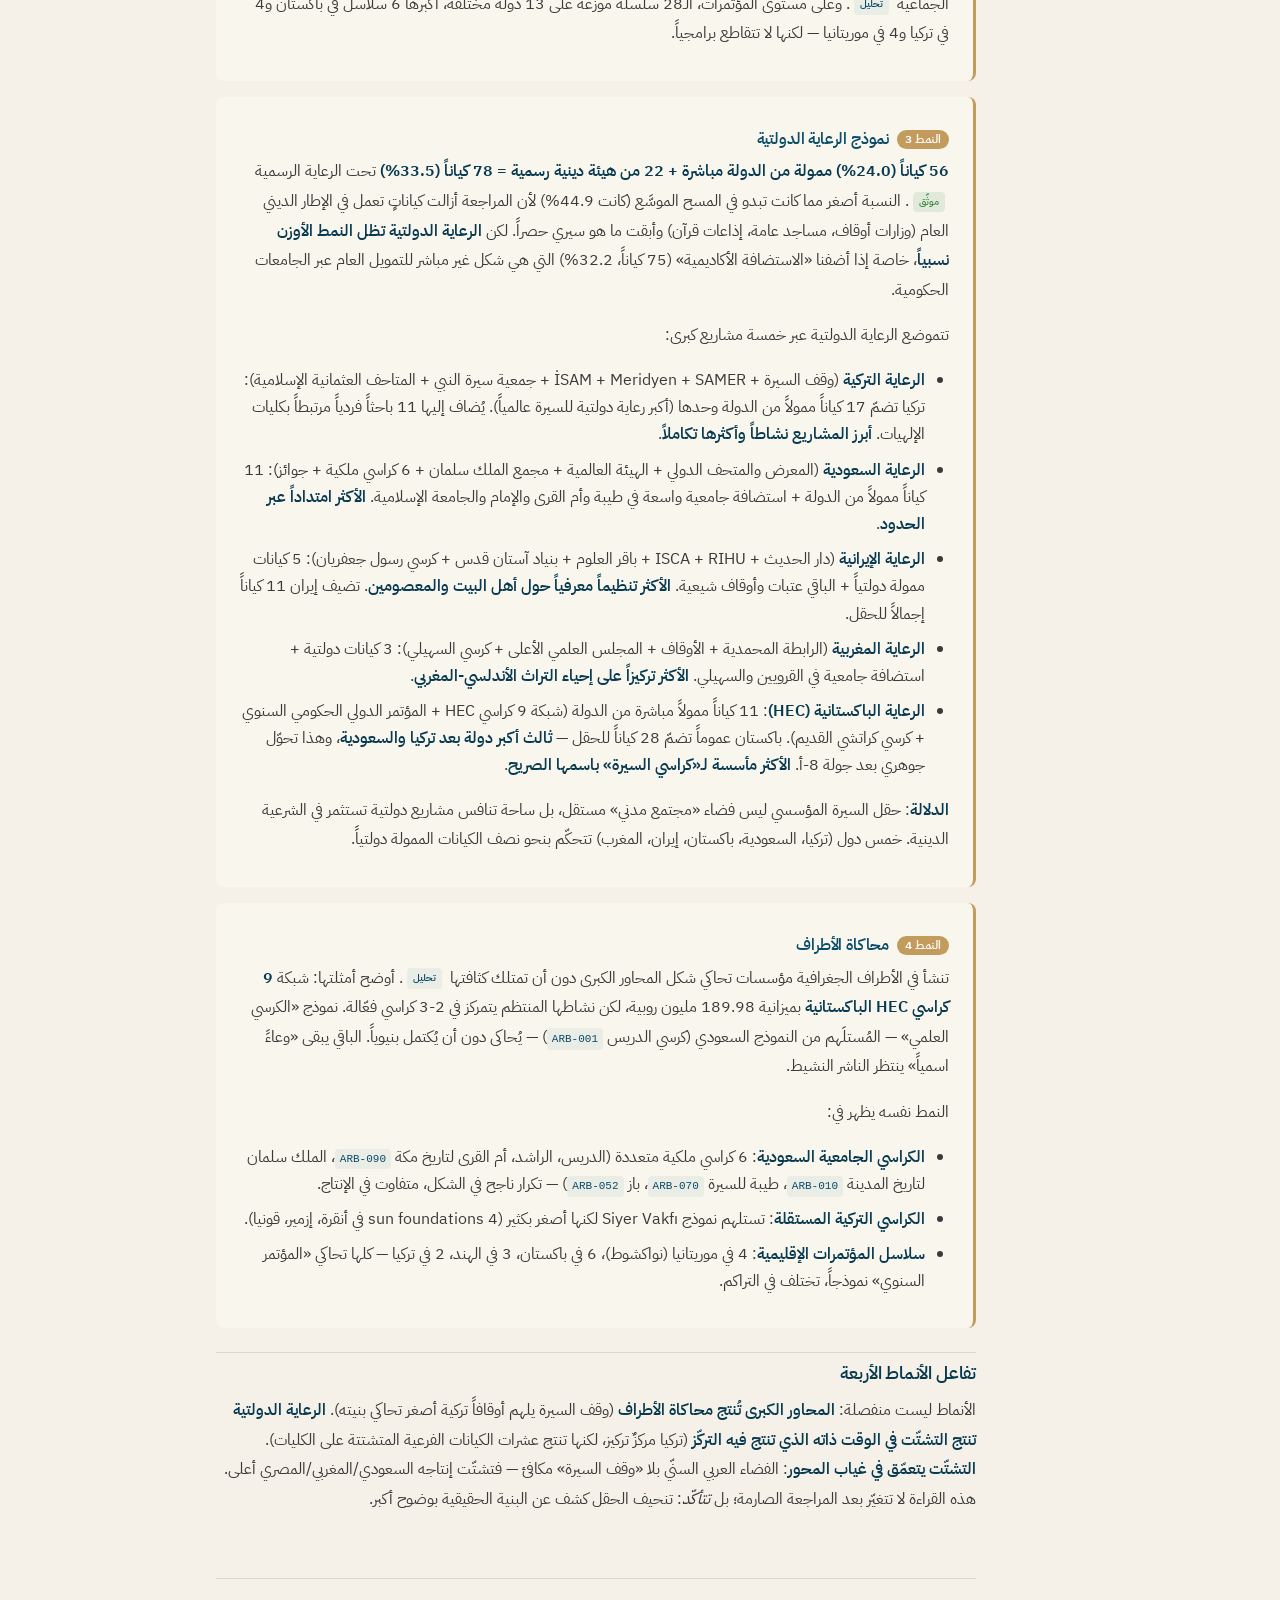
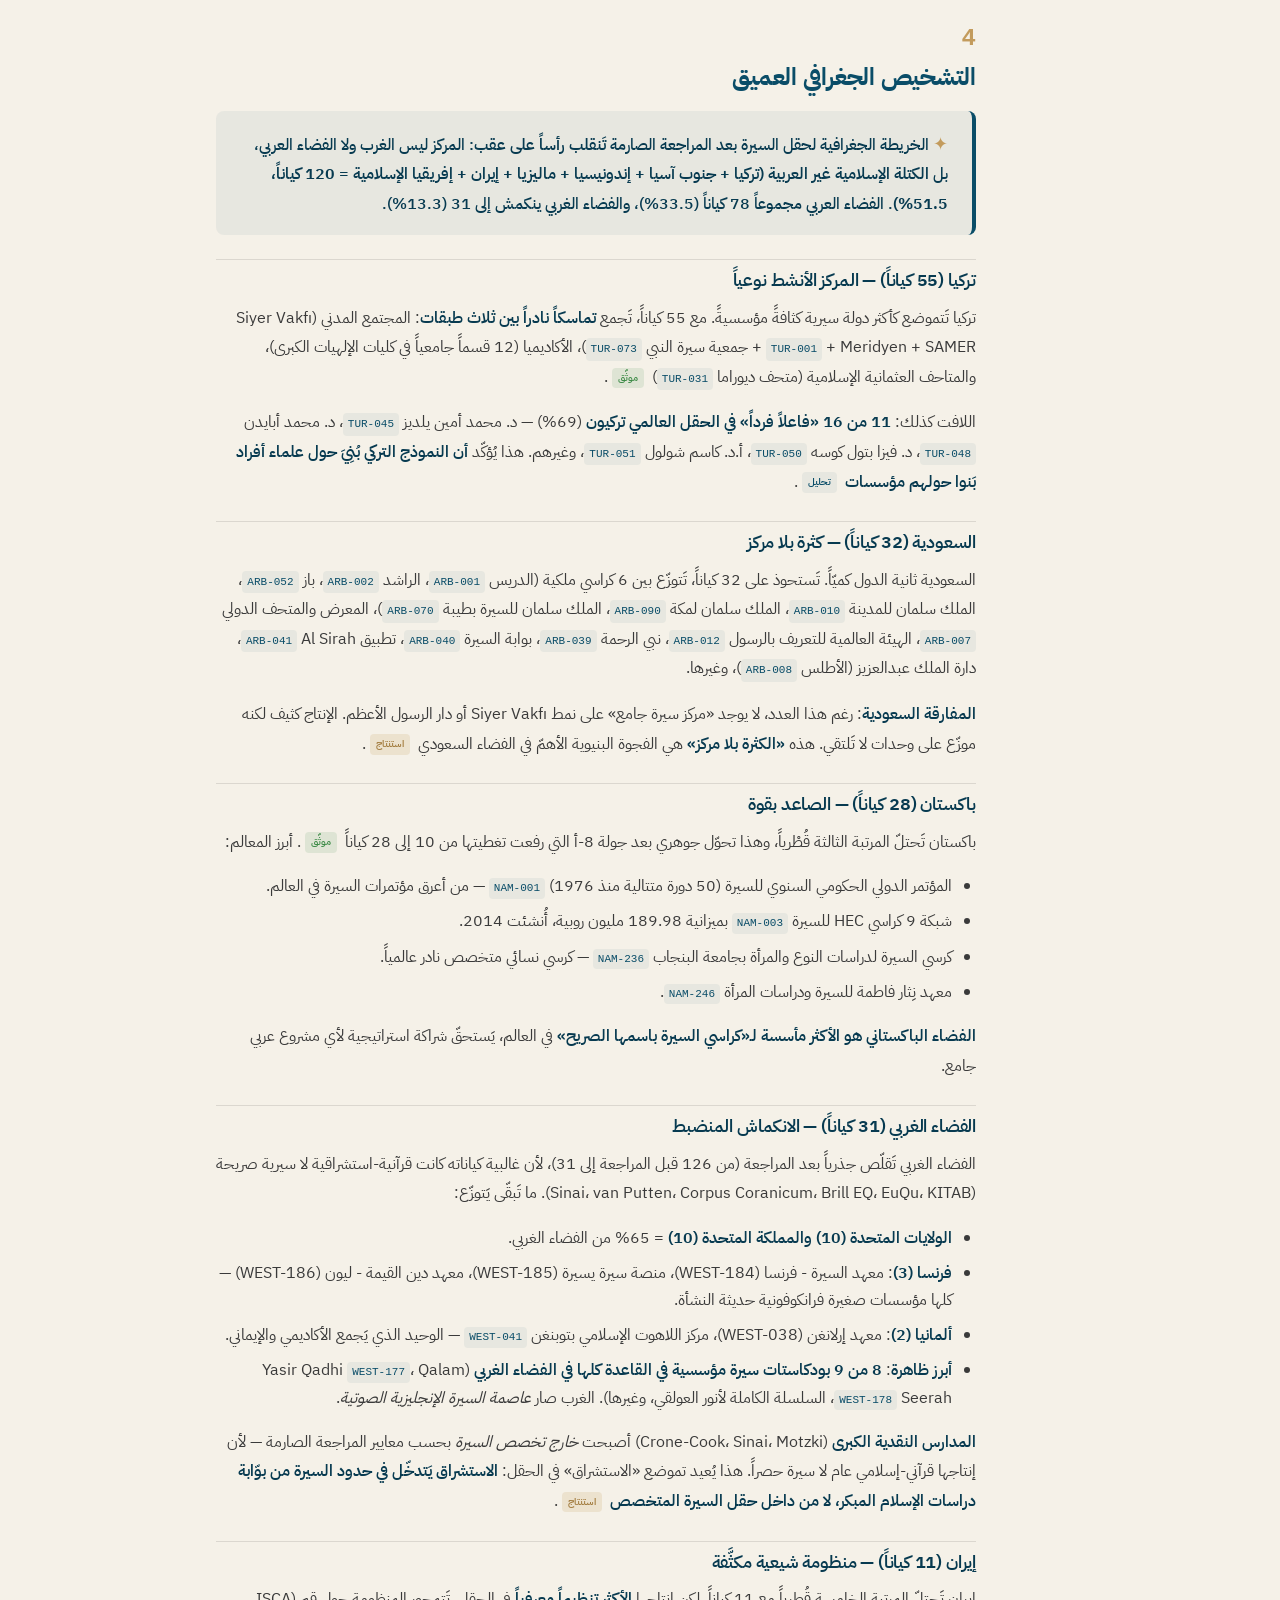
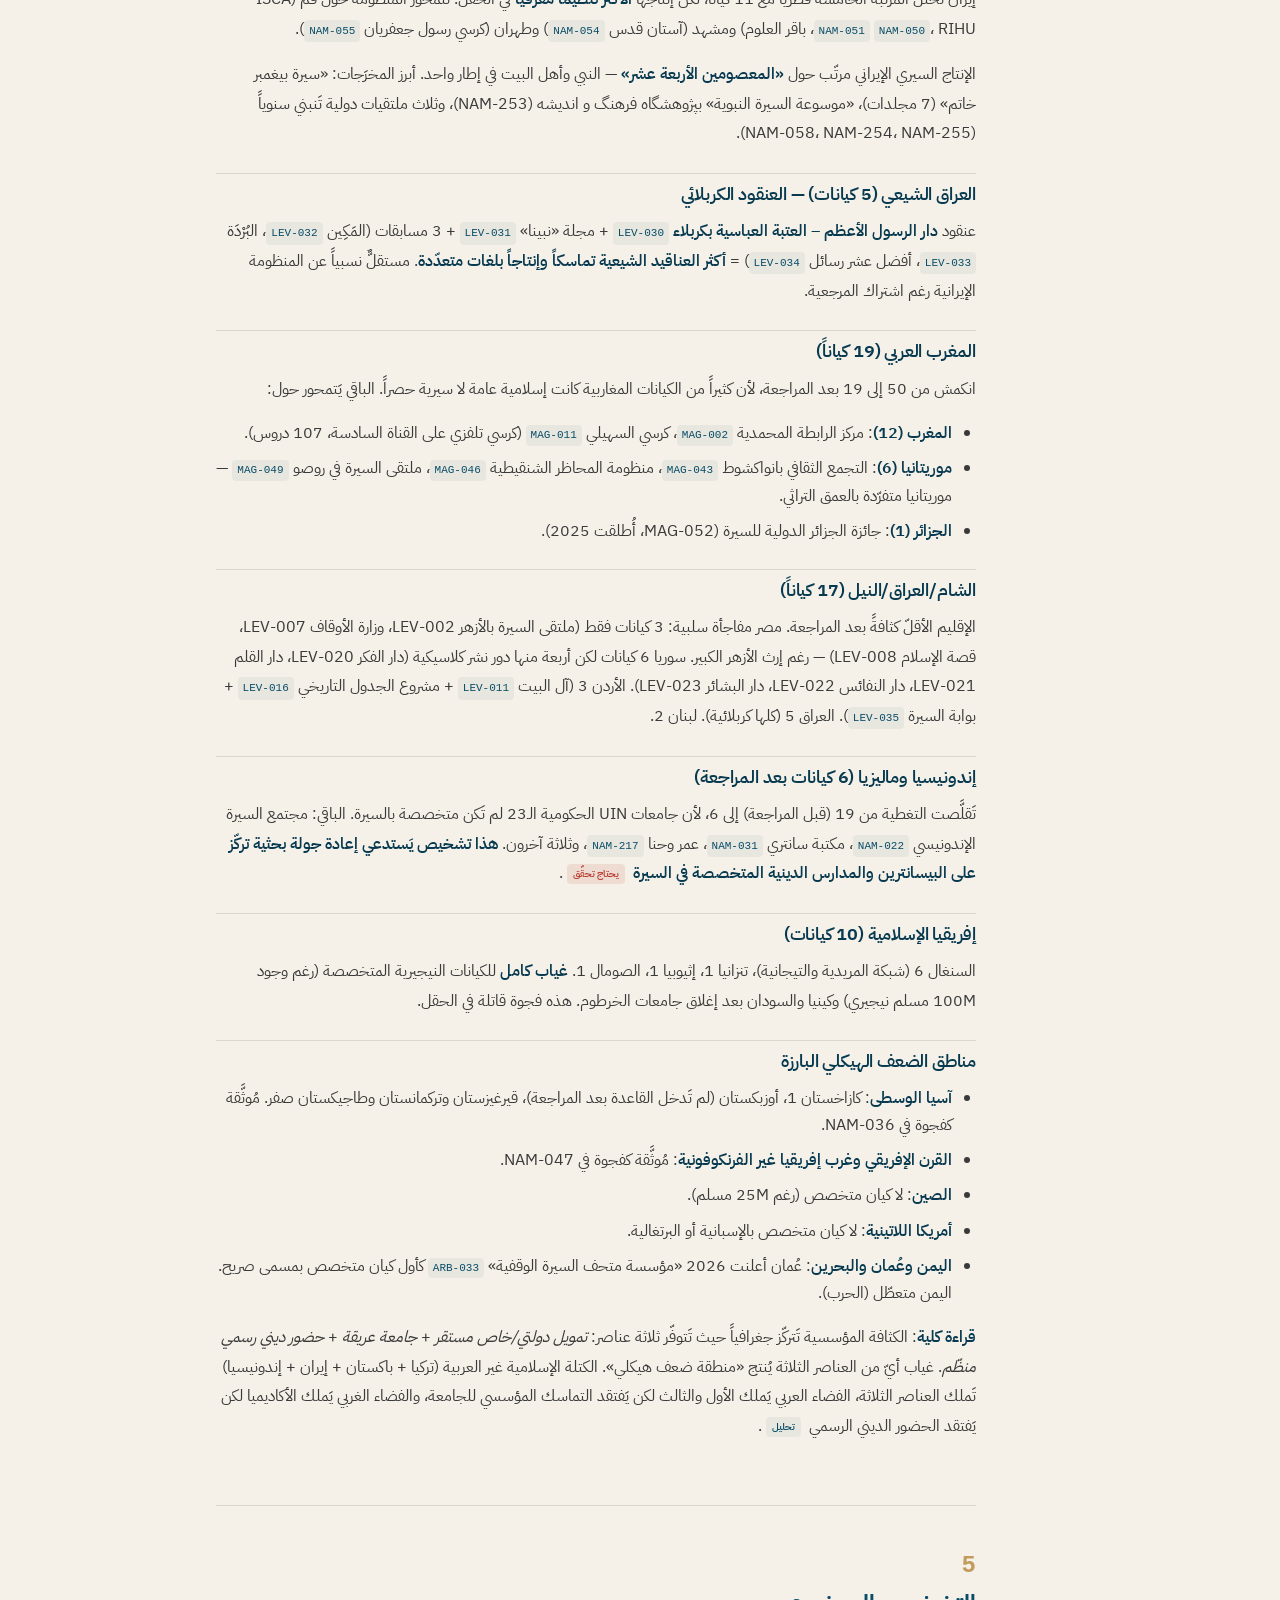
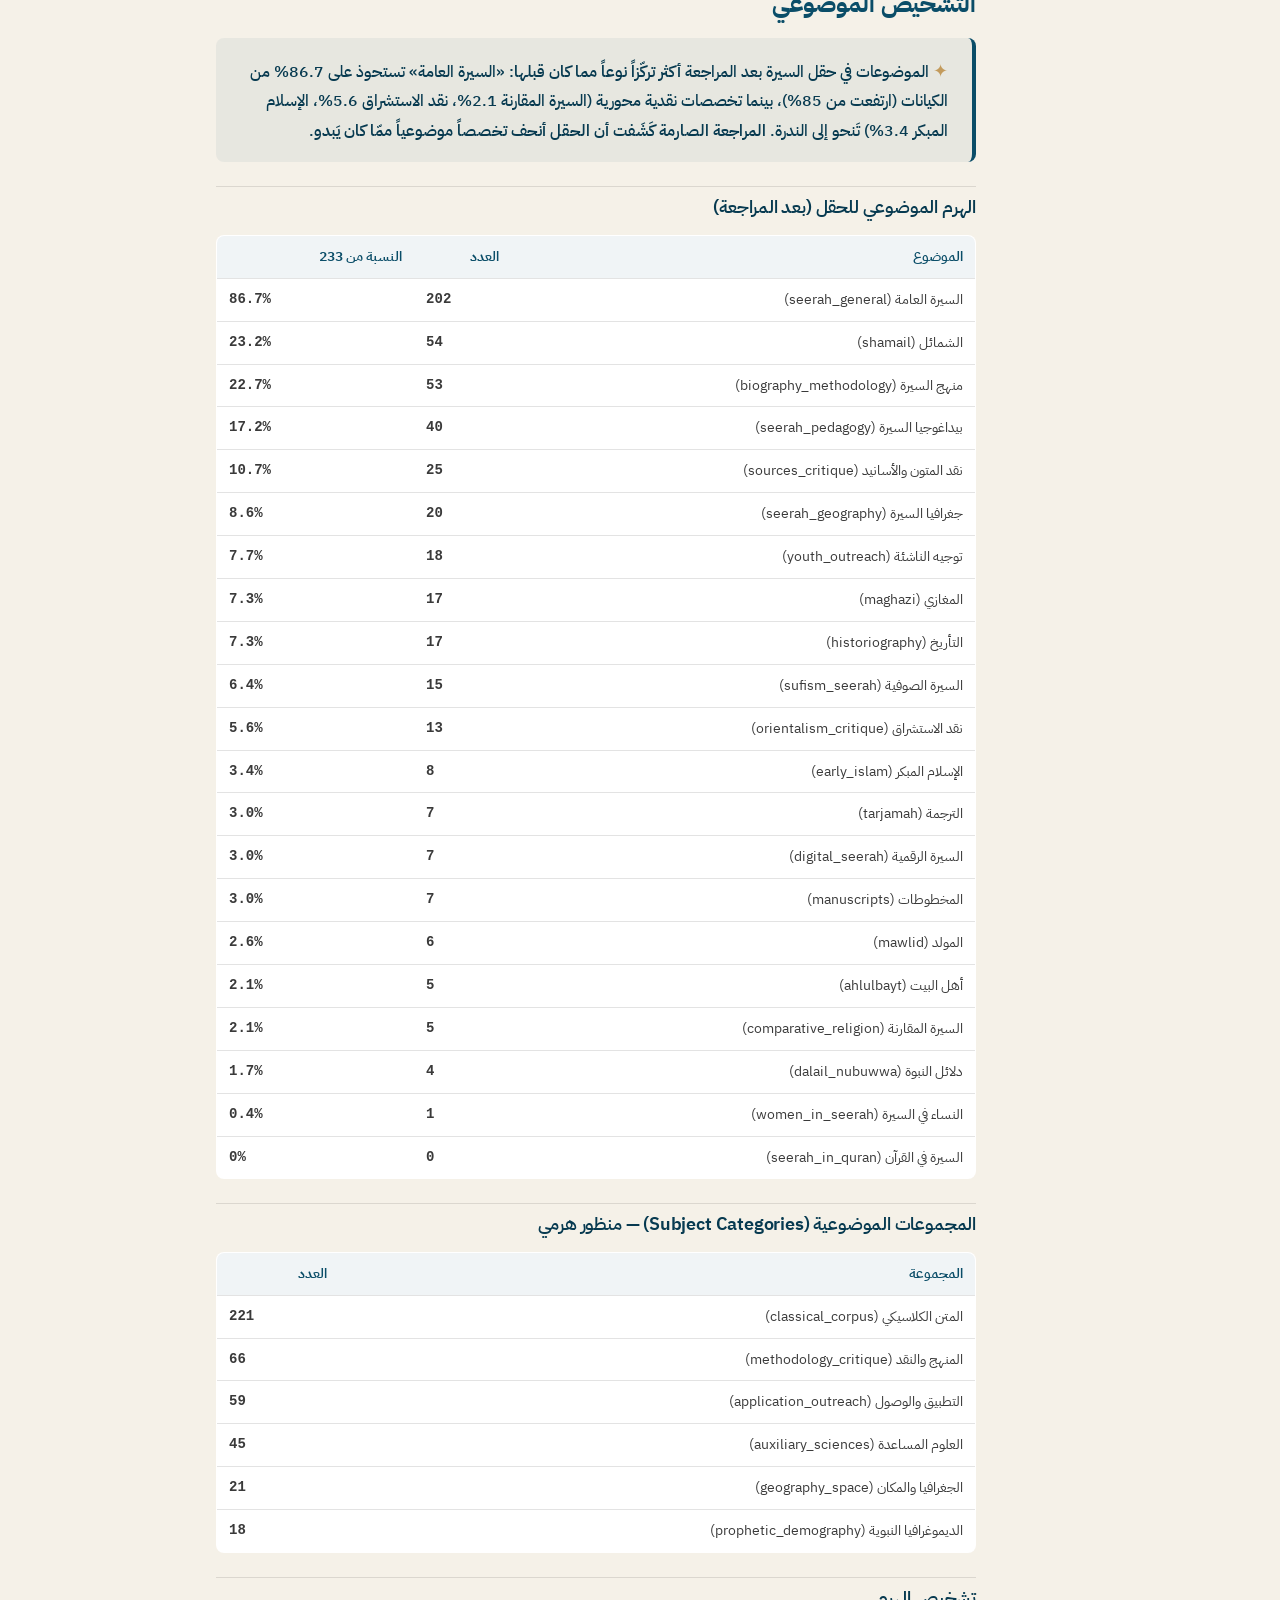
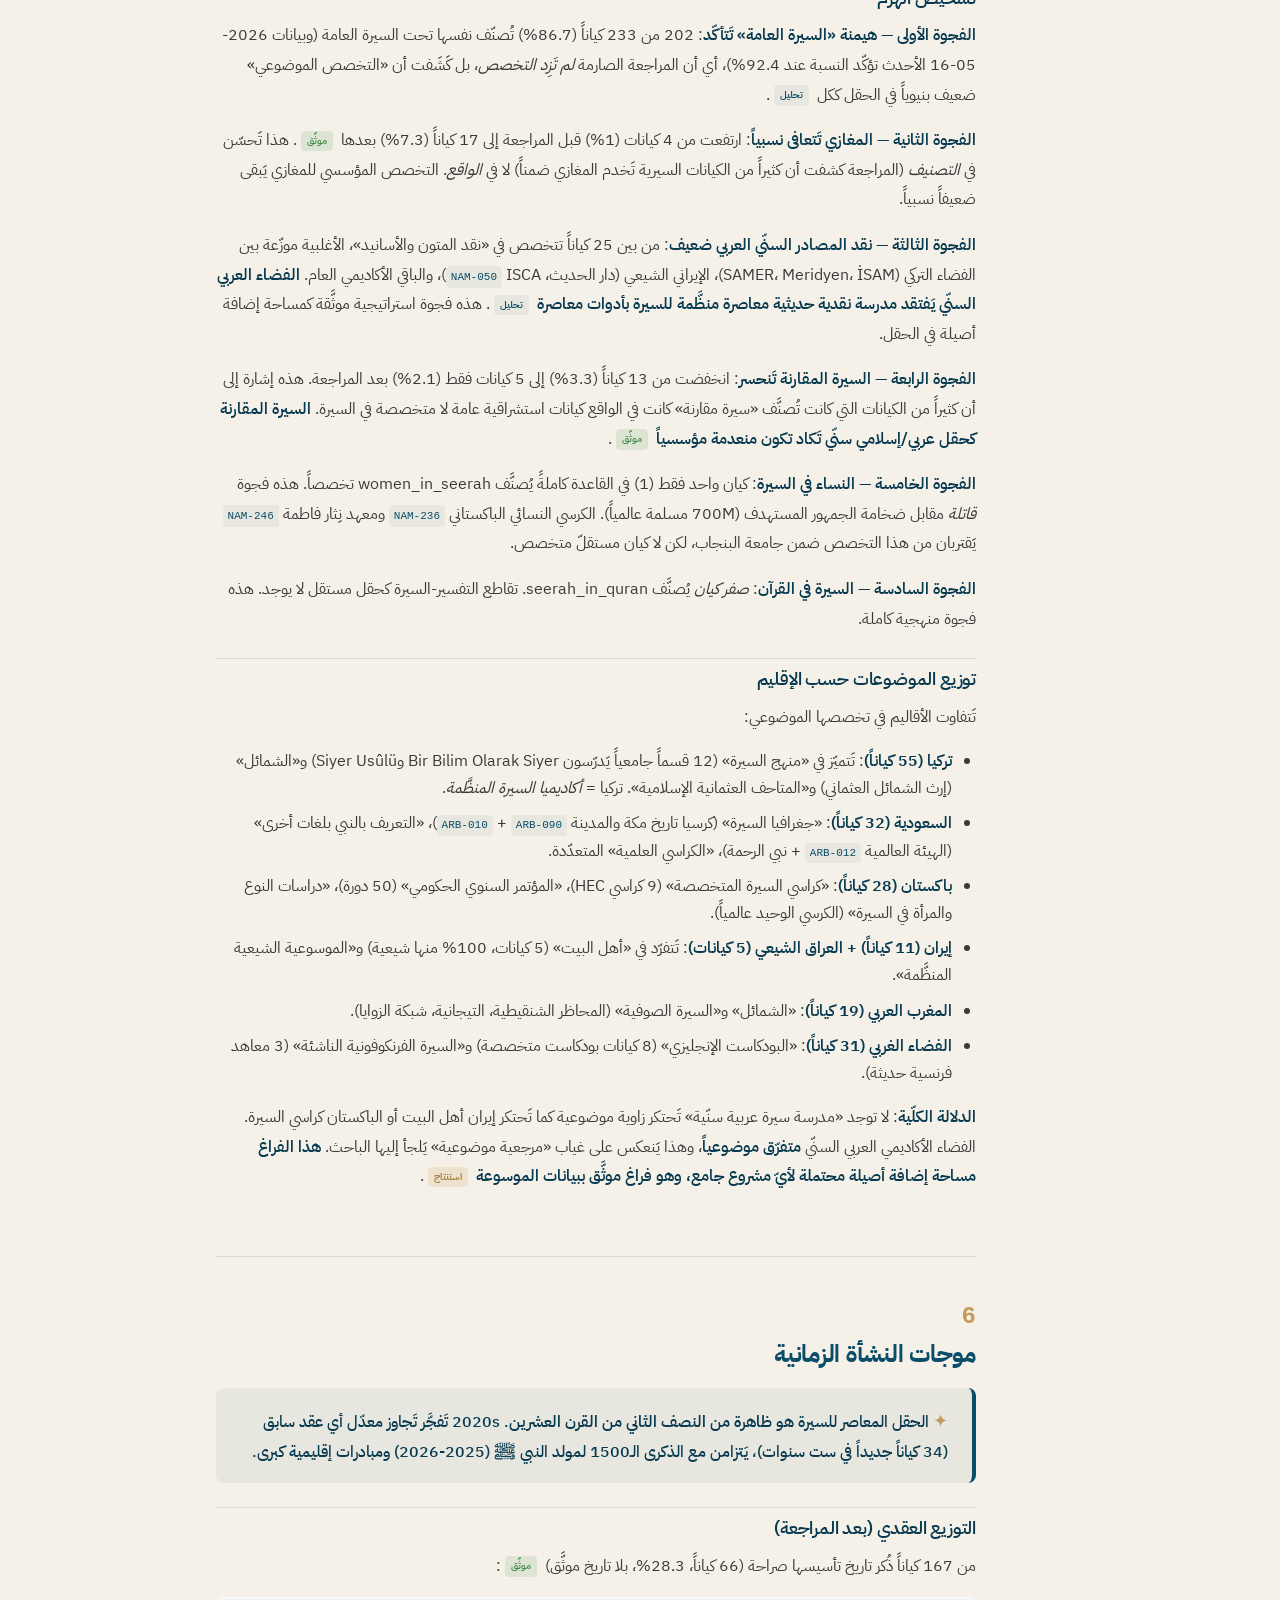
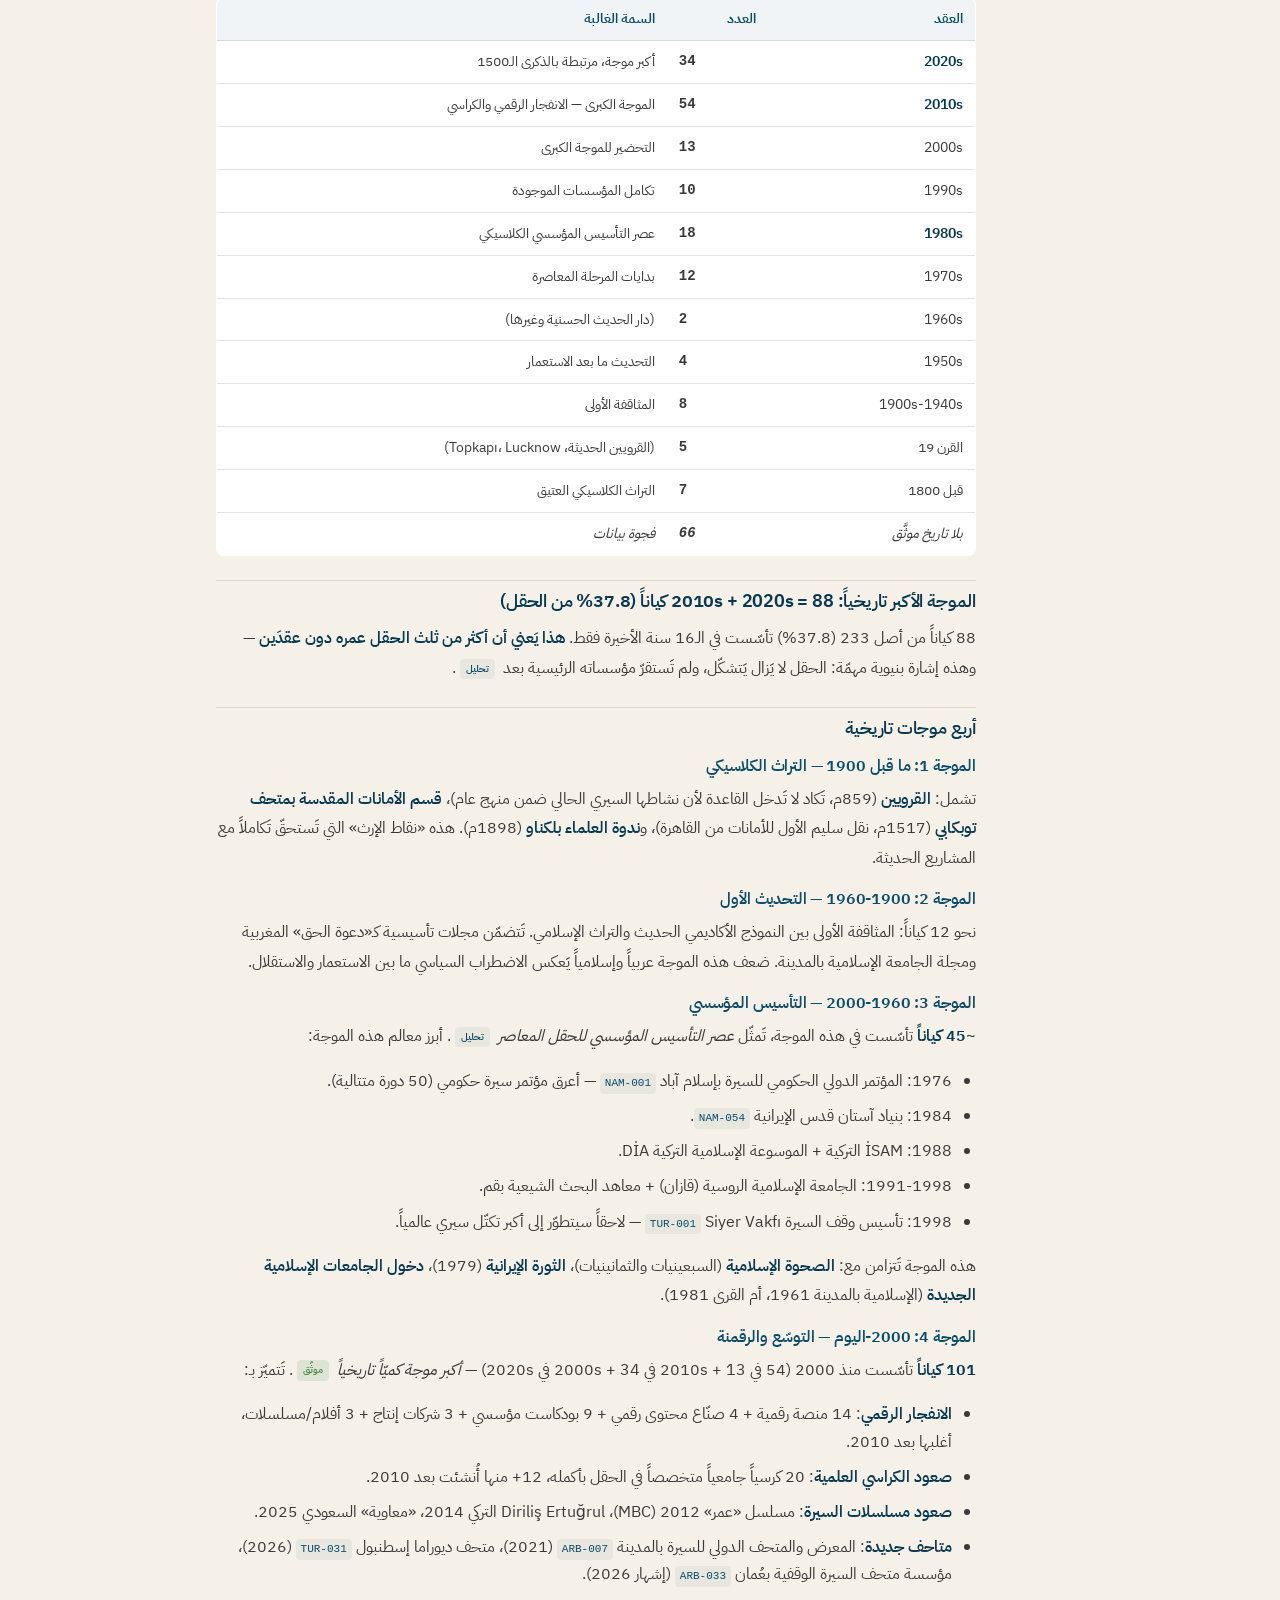
==== commit a2cdb882: "Content harmonization: update counts site-wide, gate Sheikh refs in public tabs After SHEIKH_MODE se" ====
--- a/index.html
+++ b/index.html
@@ -353,7 +353,7 @@
 
   <footer class="site-footer" role="contentinfo">
     <div class="container site-footer__inner">
-      <span>موسوعة السيرة النبوية المؤسسية — 233 كياناً في 36 دولة عبر 18 جولة بحثية</span>
+      <span>موسوعة السيرة النبوية المؤسسية — 410 كيانات جوهرية في 52 دولة عبر 20 جولة بحثية (472 إجمالًا)</span>
       <nav class="site-footer__links" aria-label="روابط إضافية">
         <a href="api.html">📡 API</a>
         <a href="suggest.html">📨 اقترح كياناً</a>
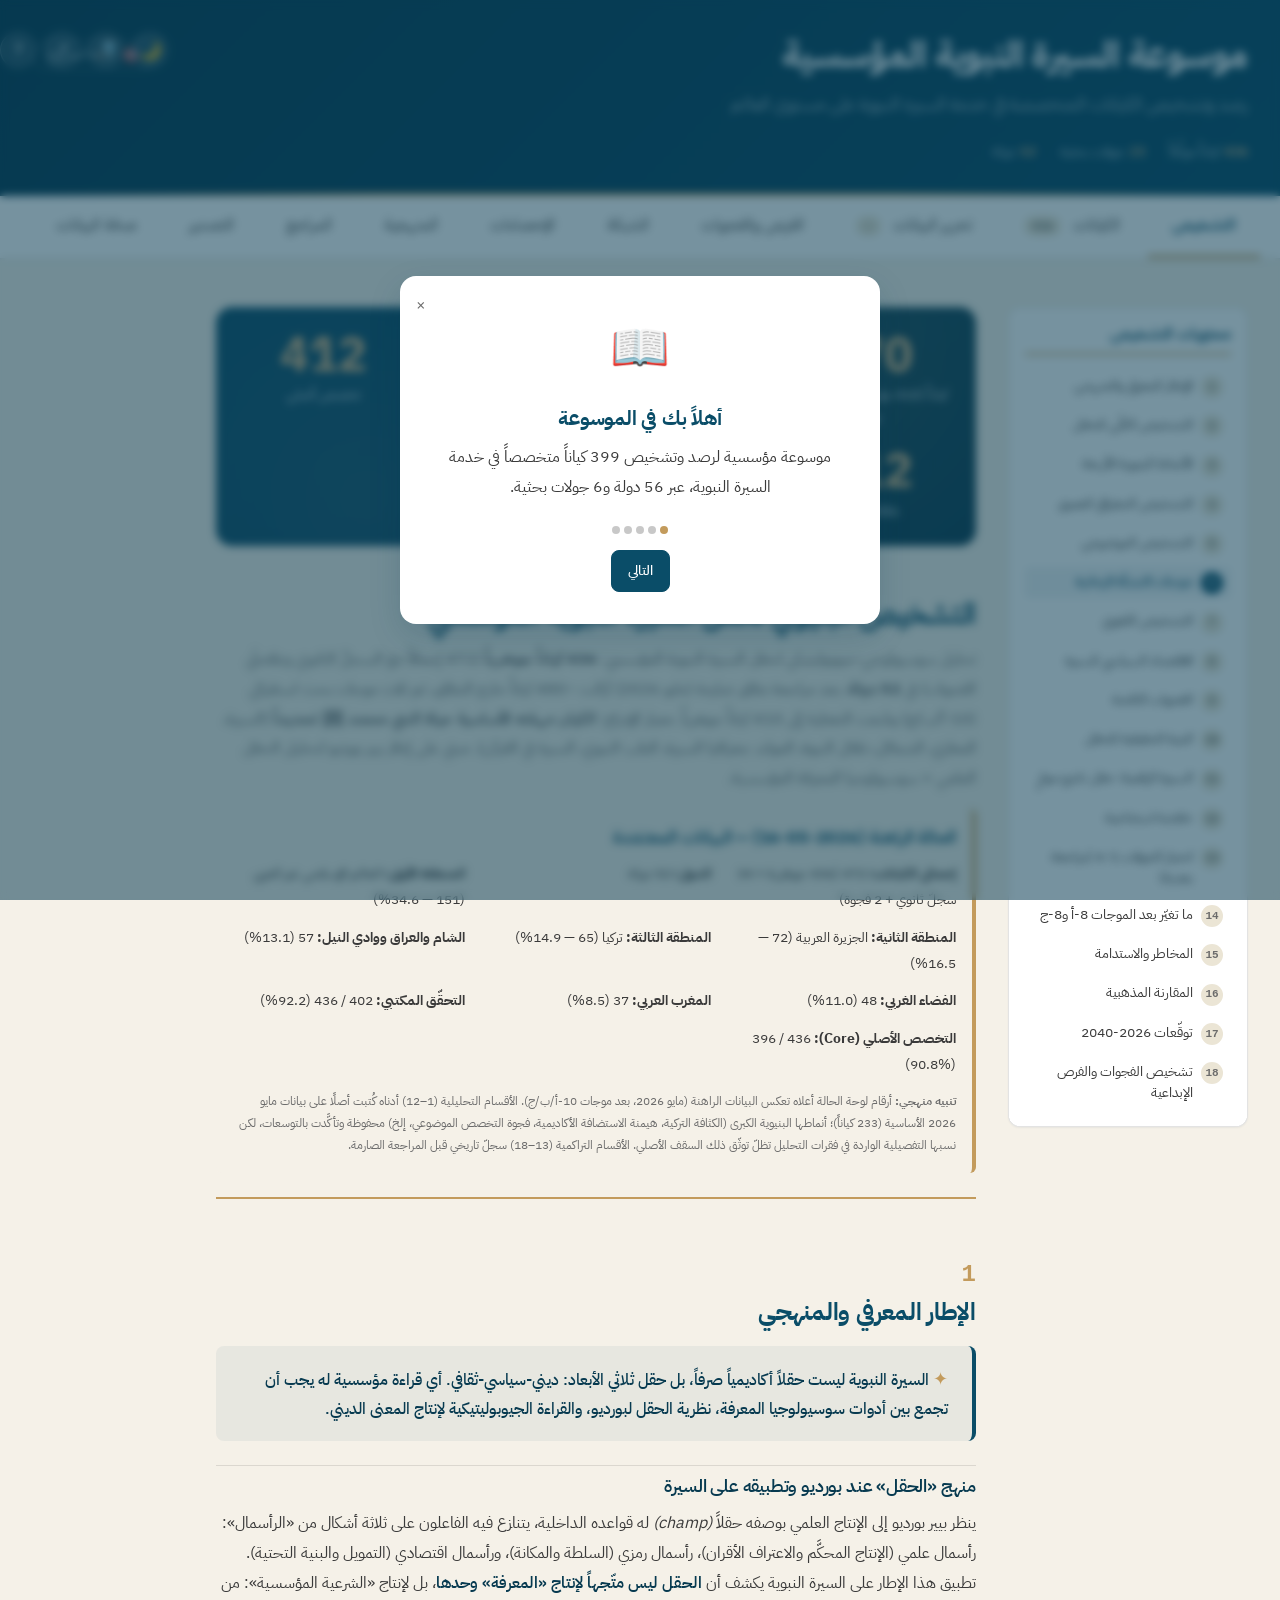
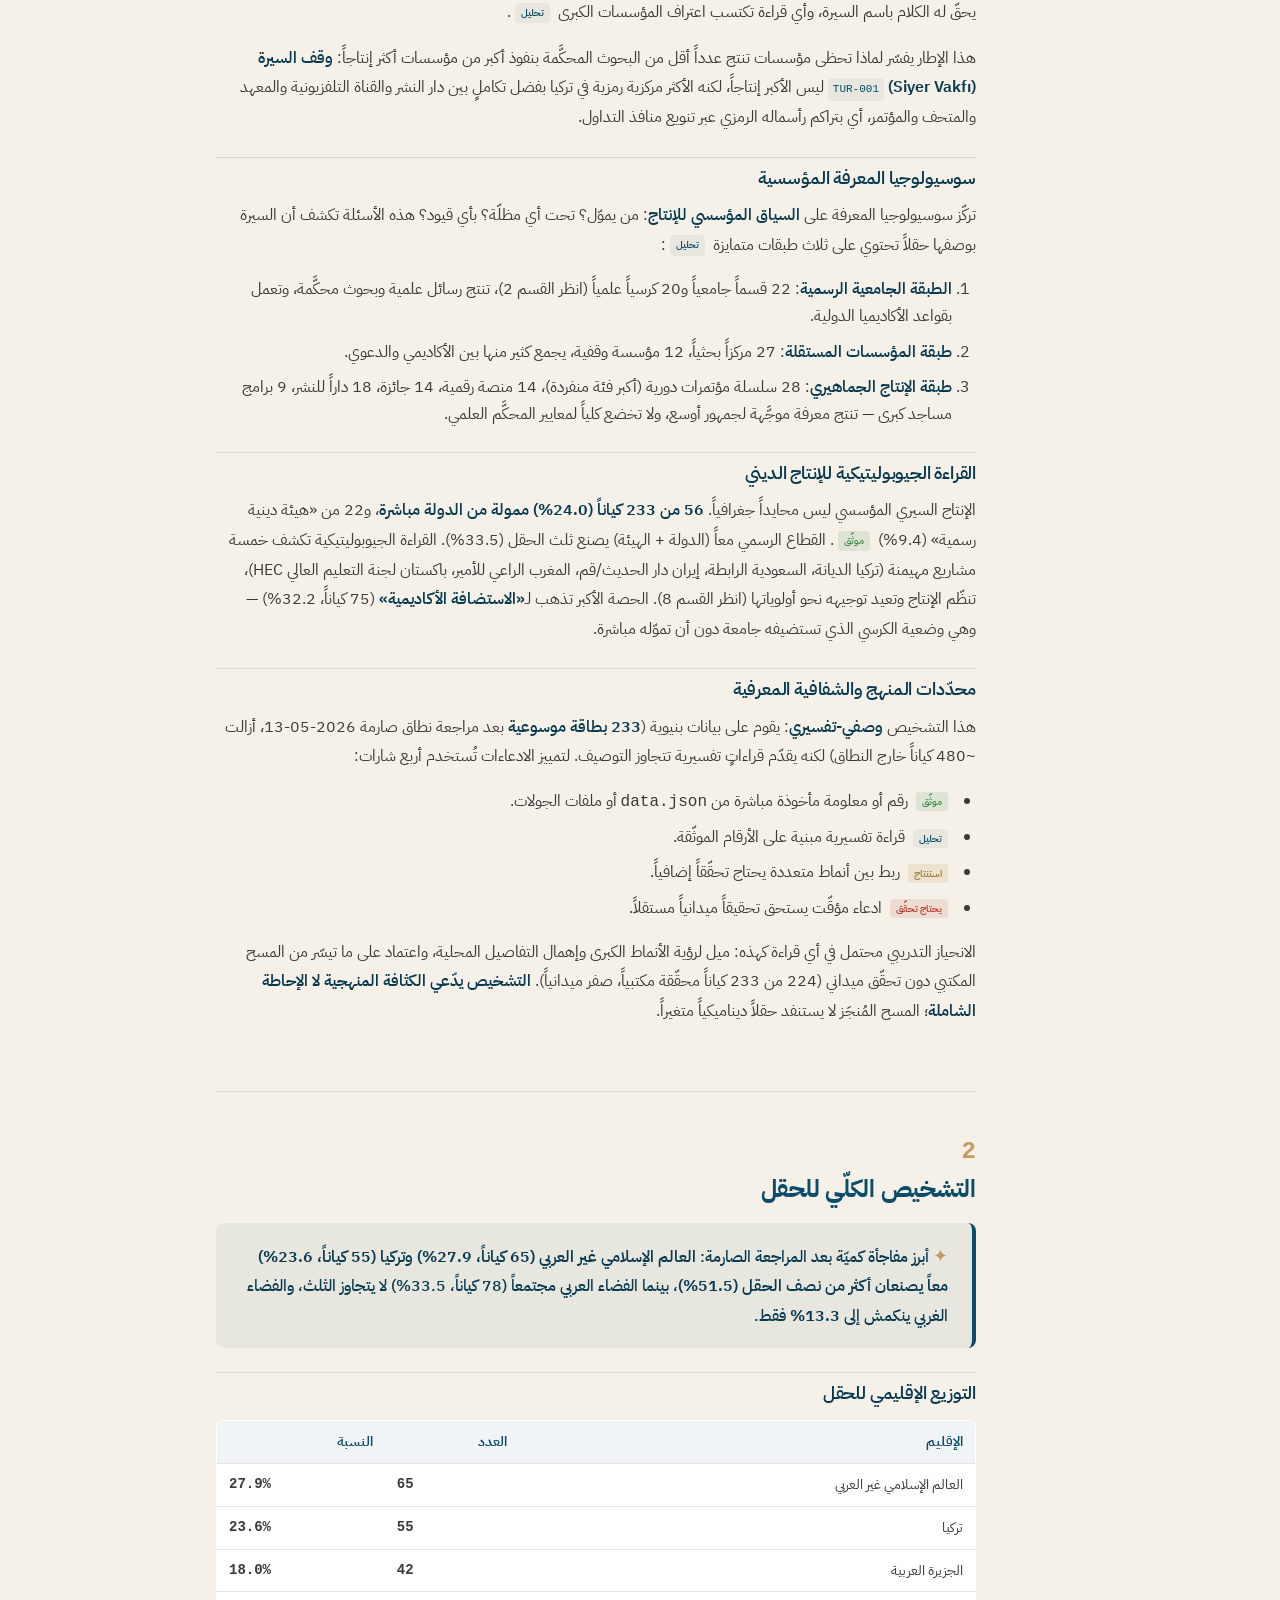
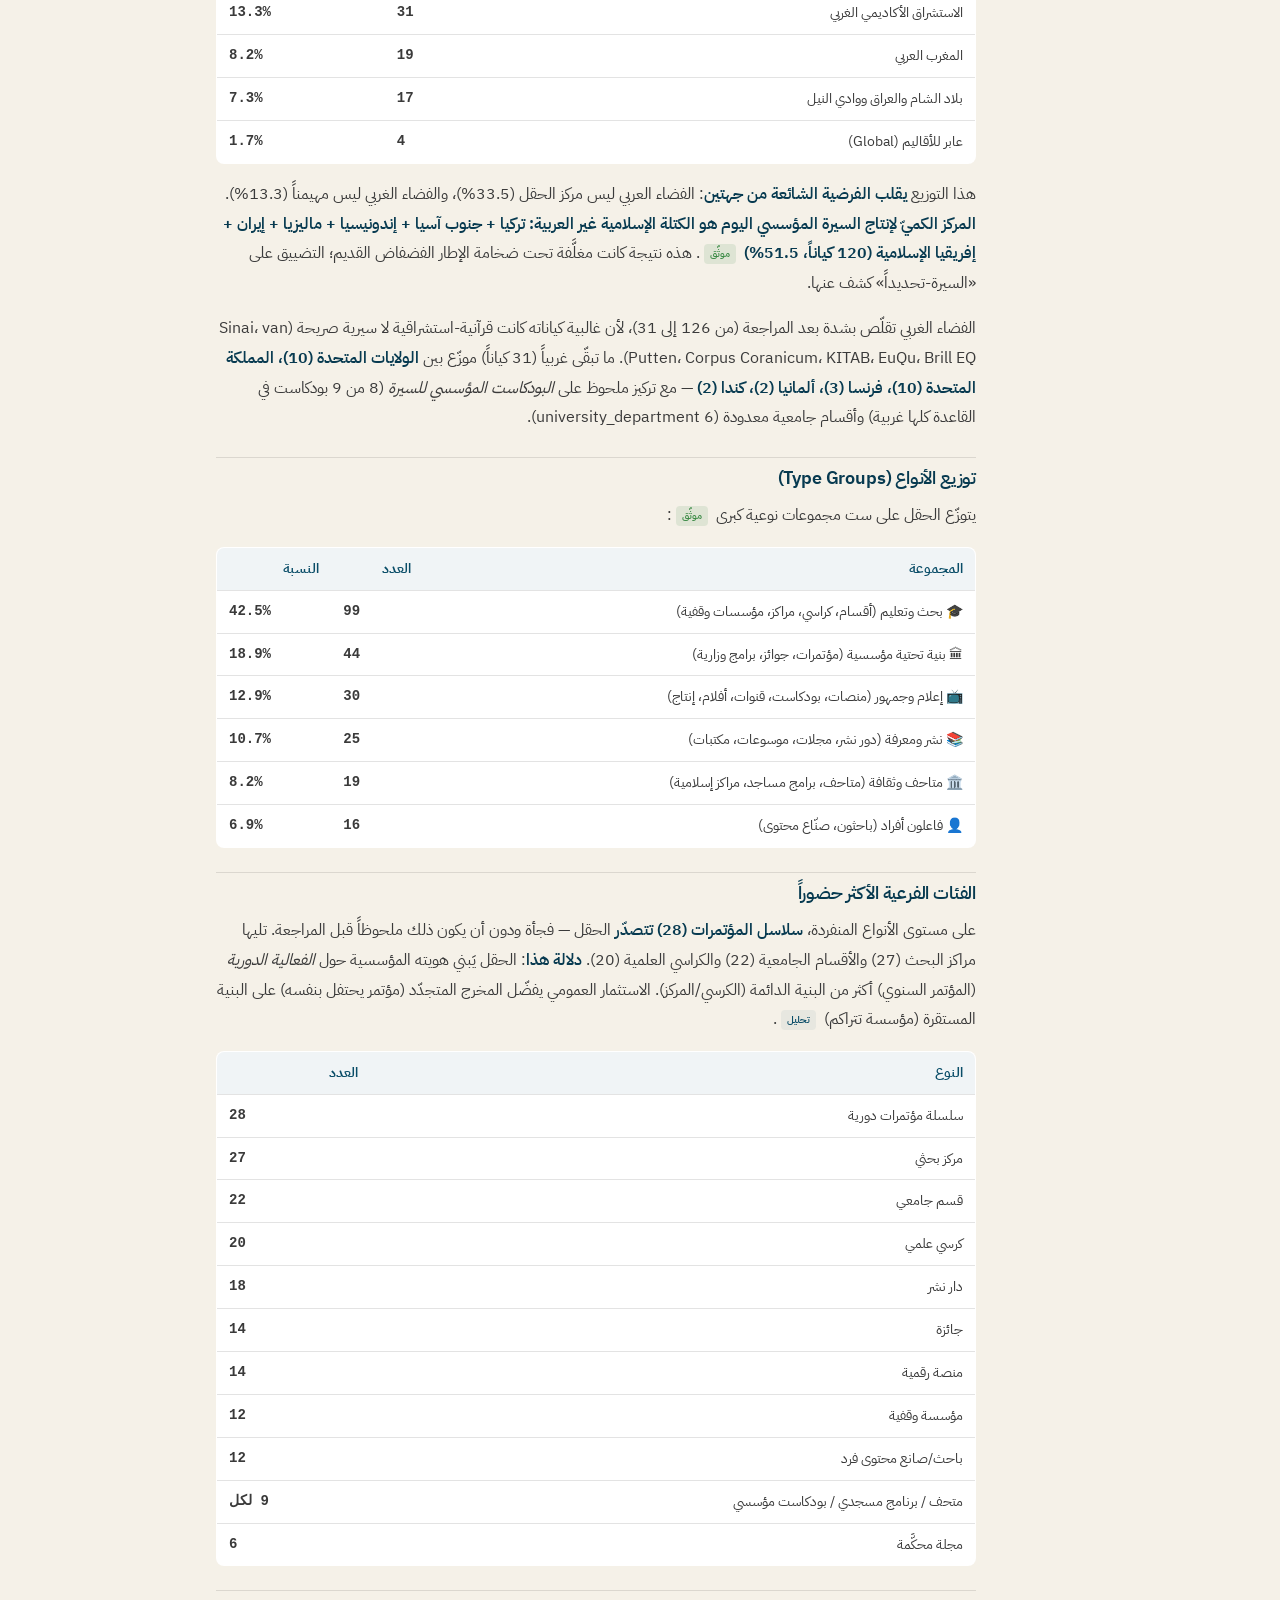
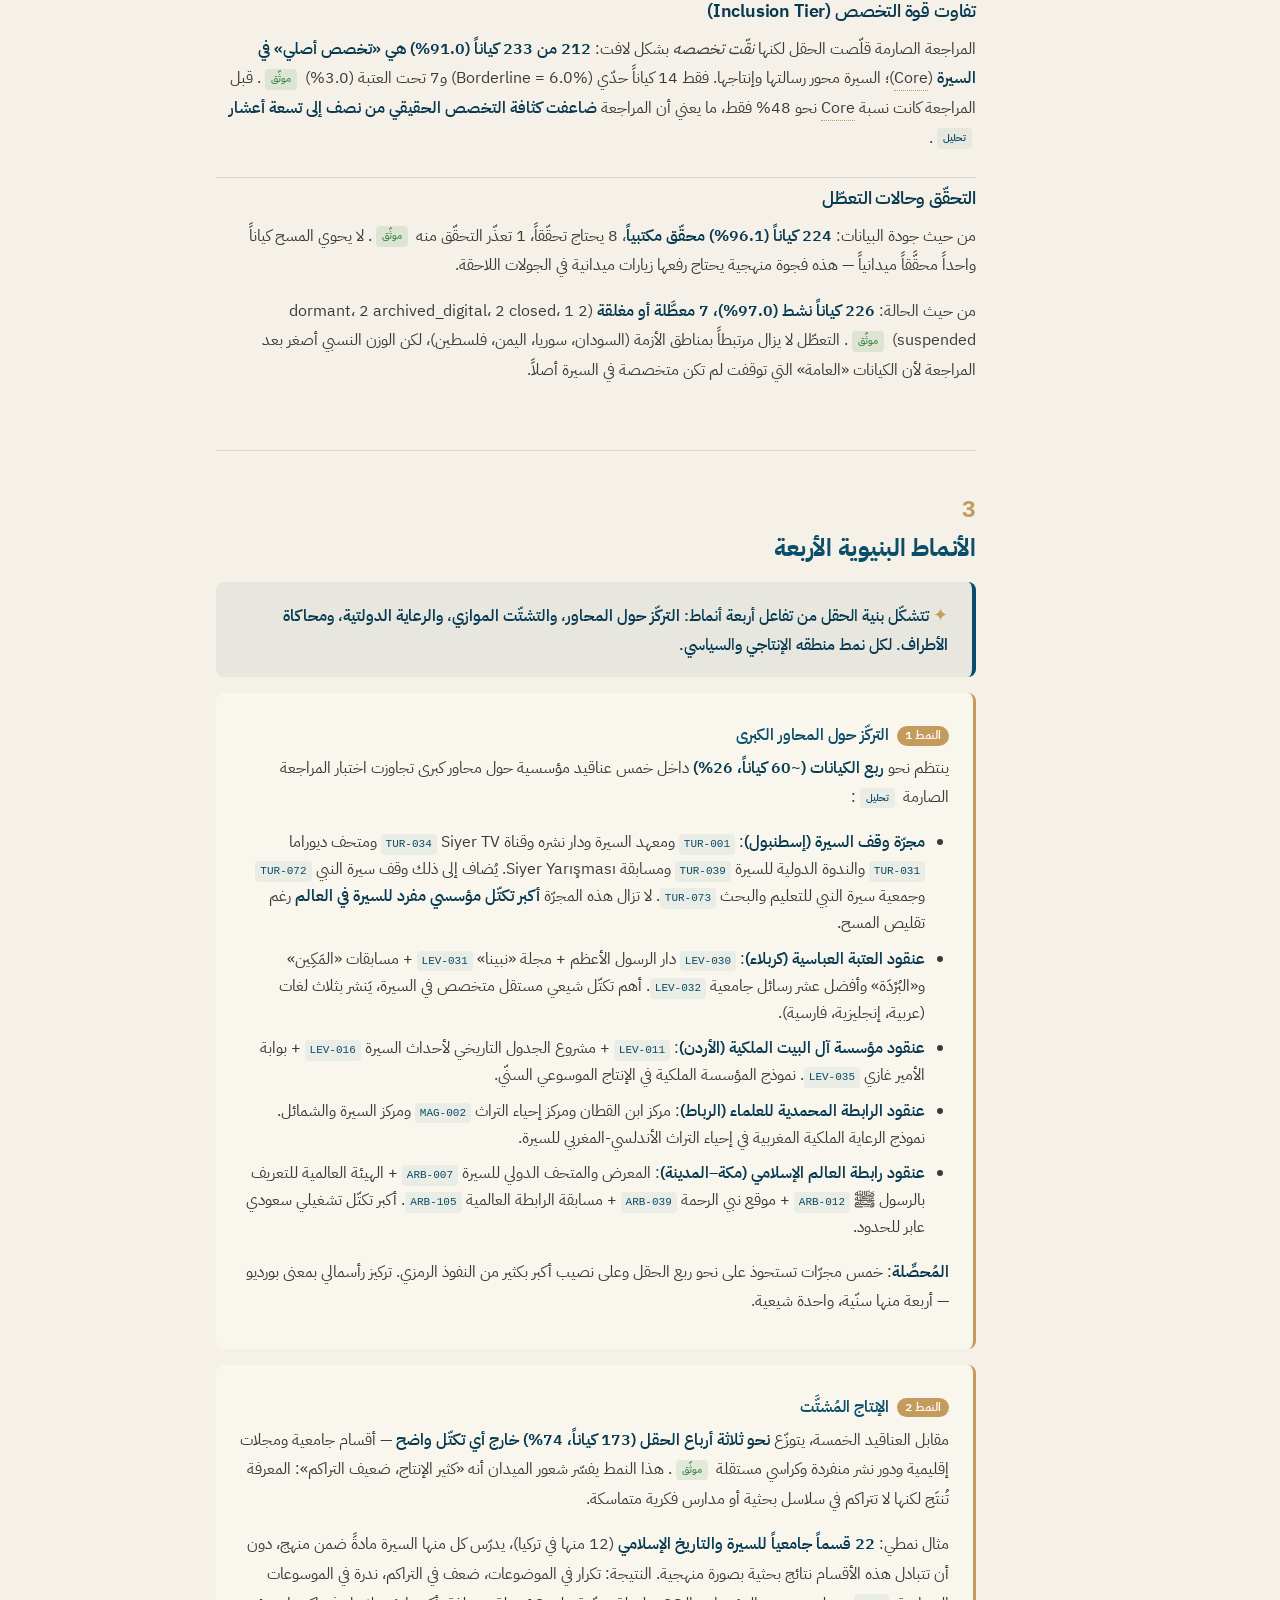
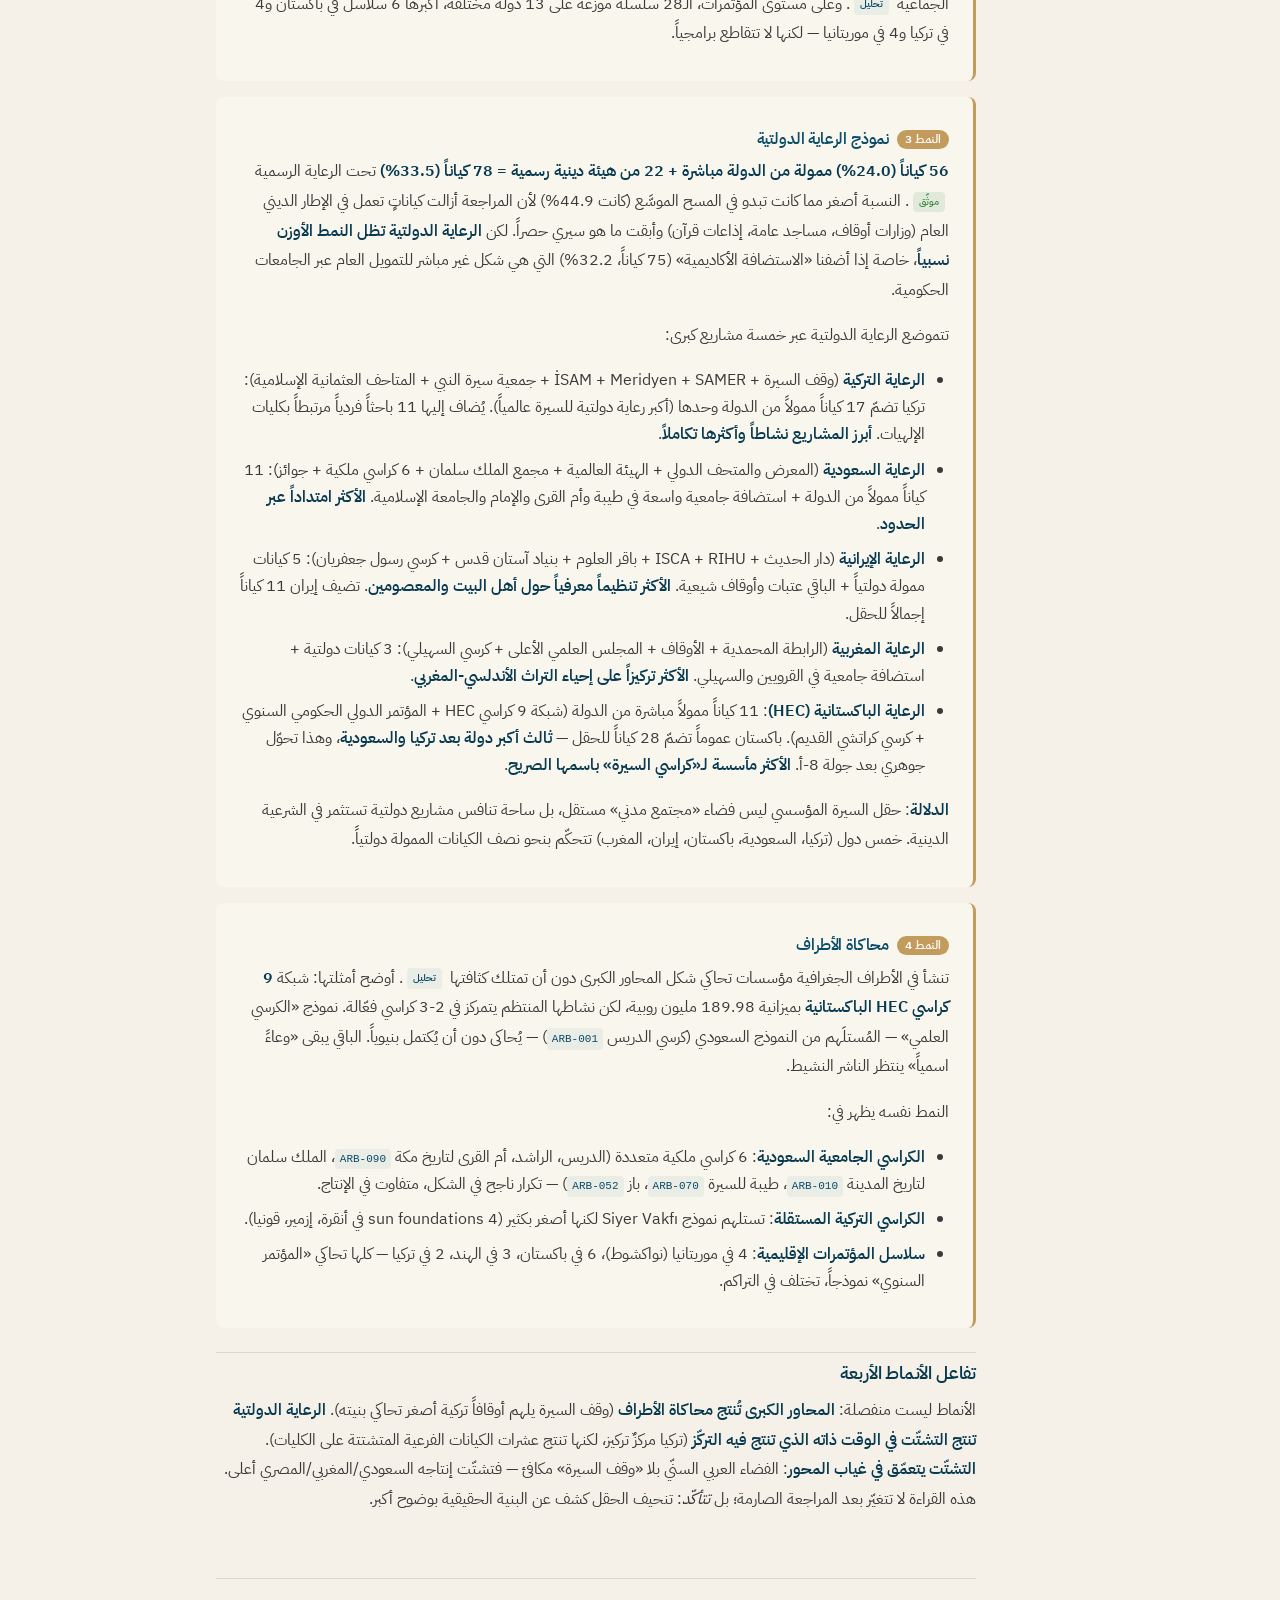
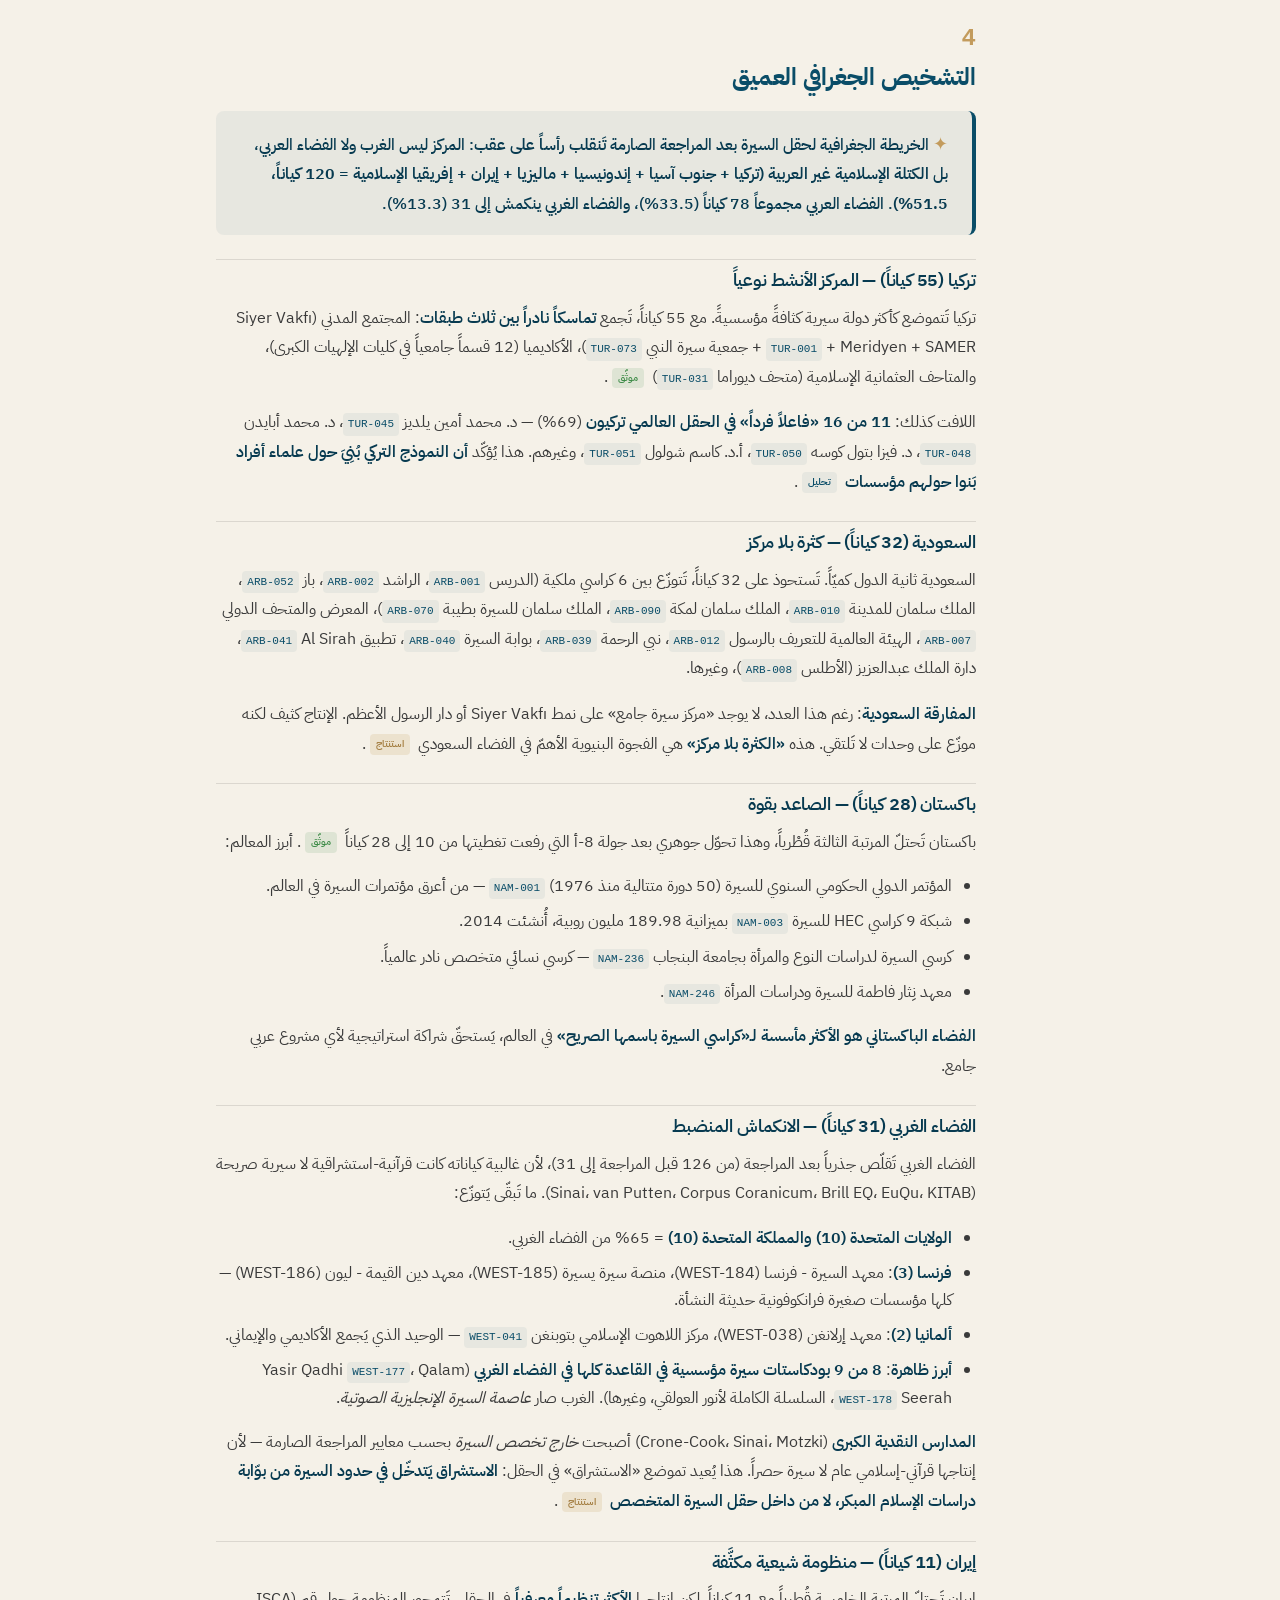
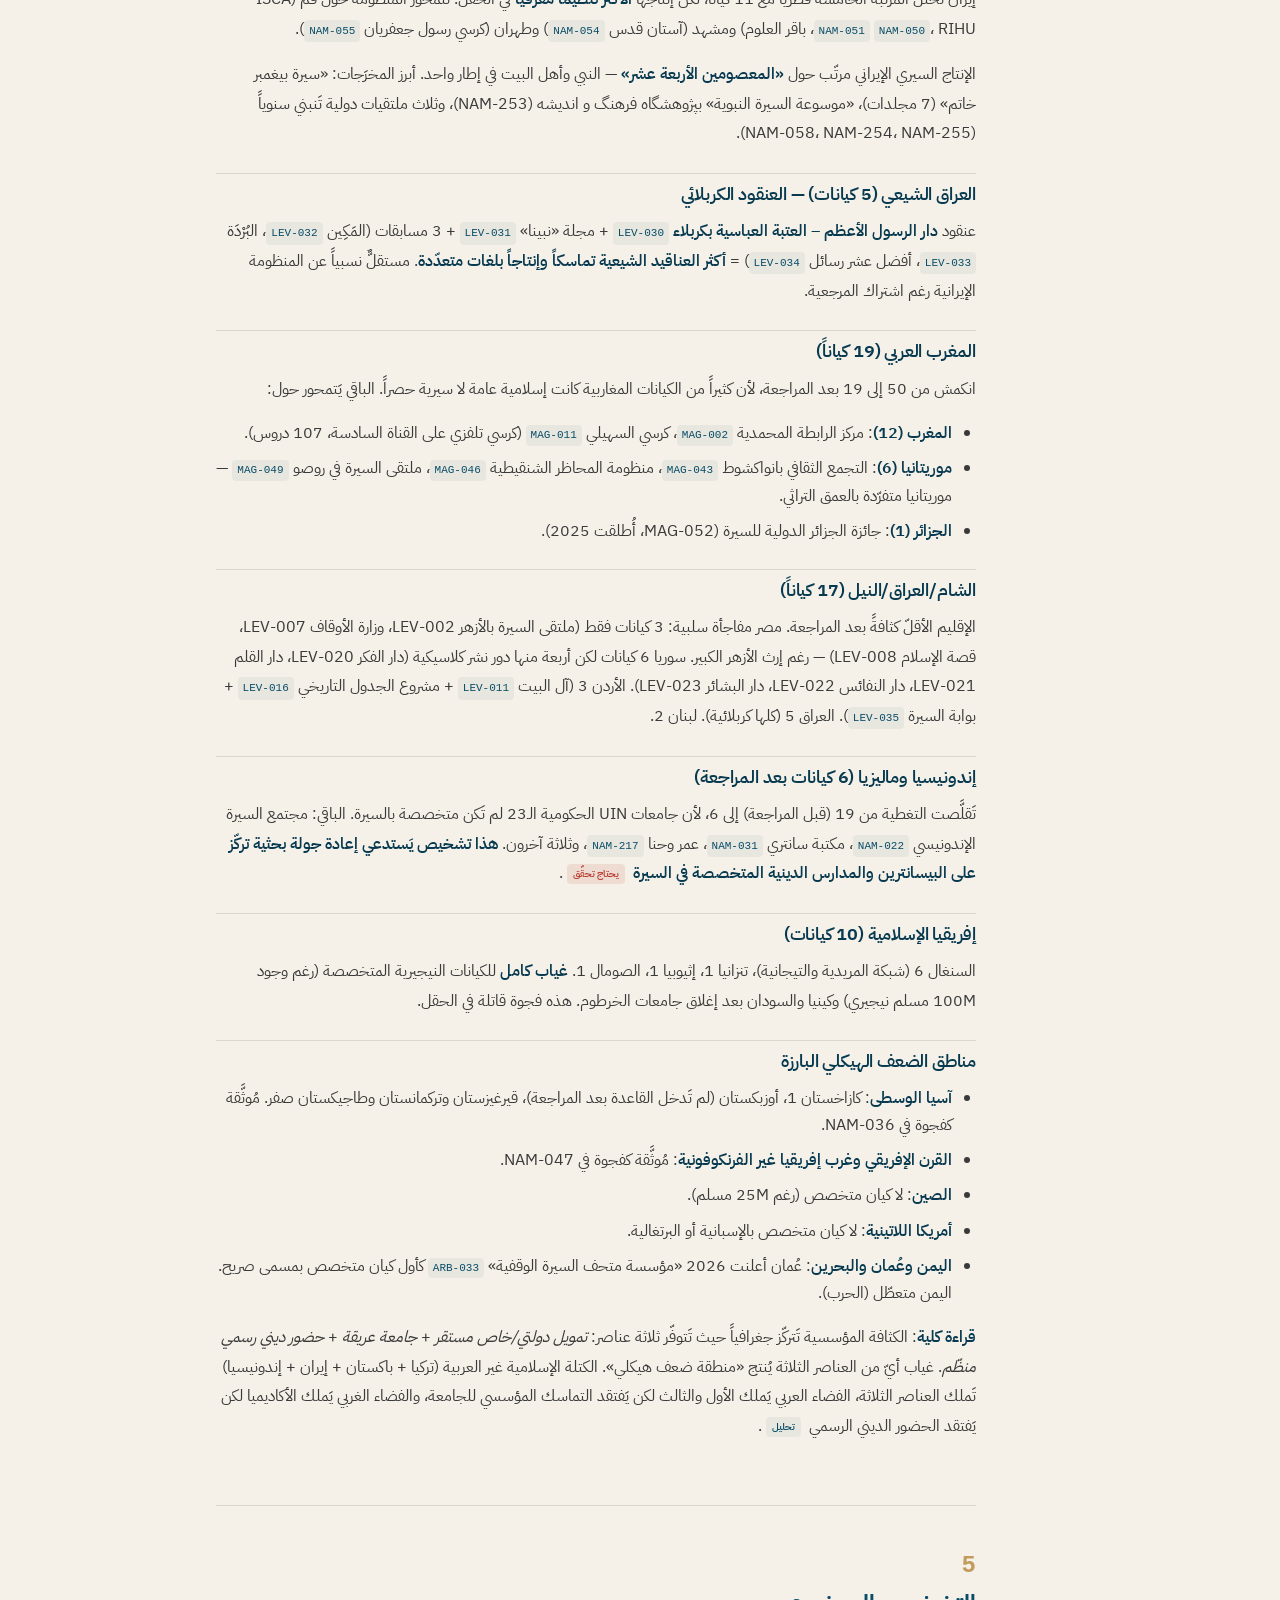
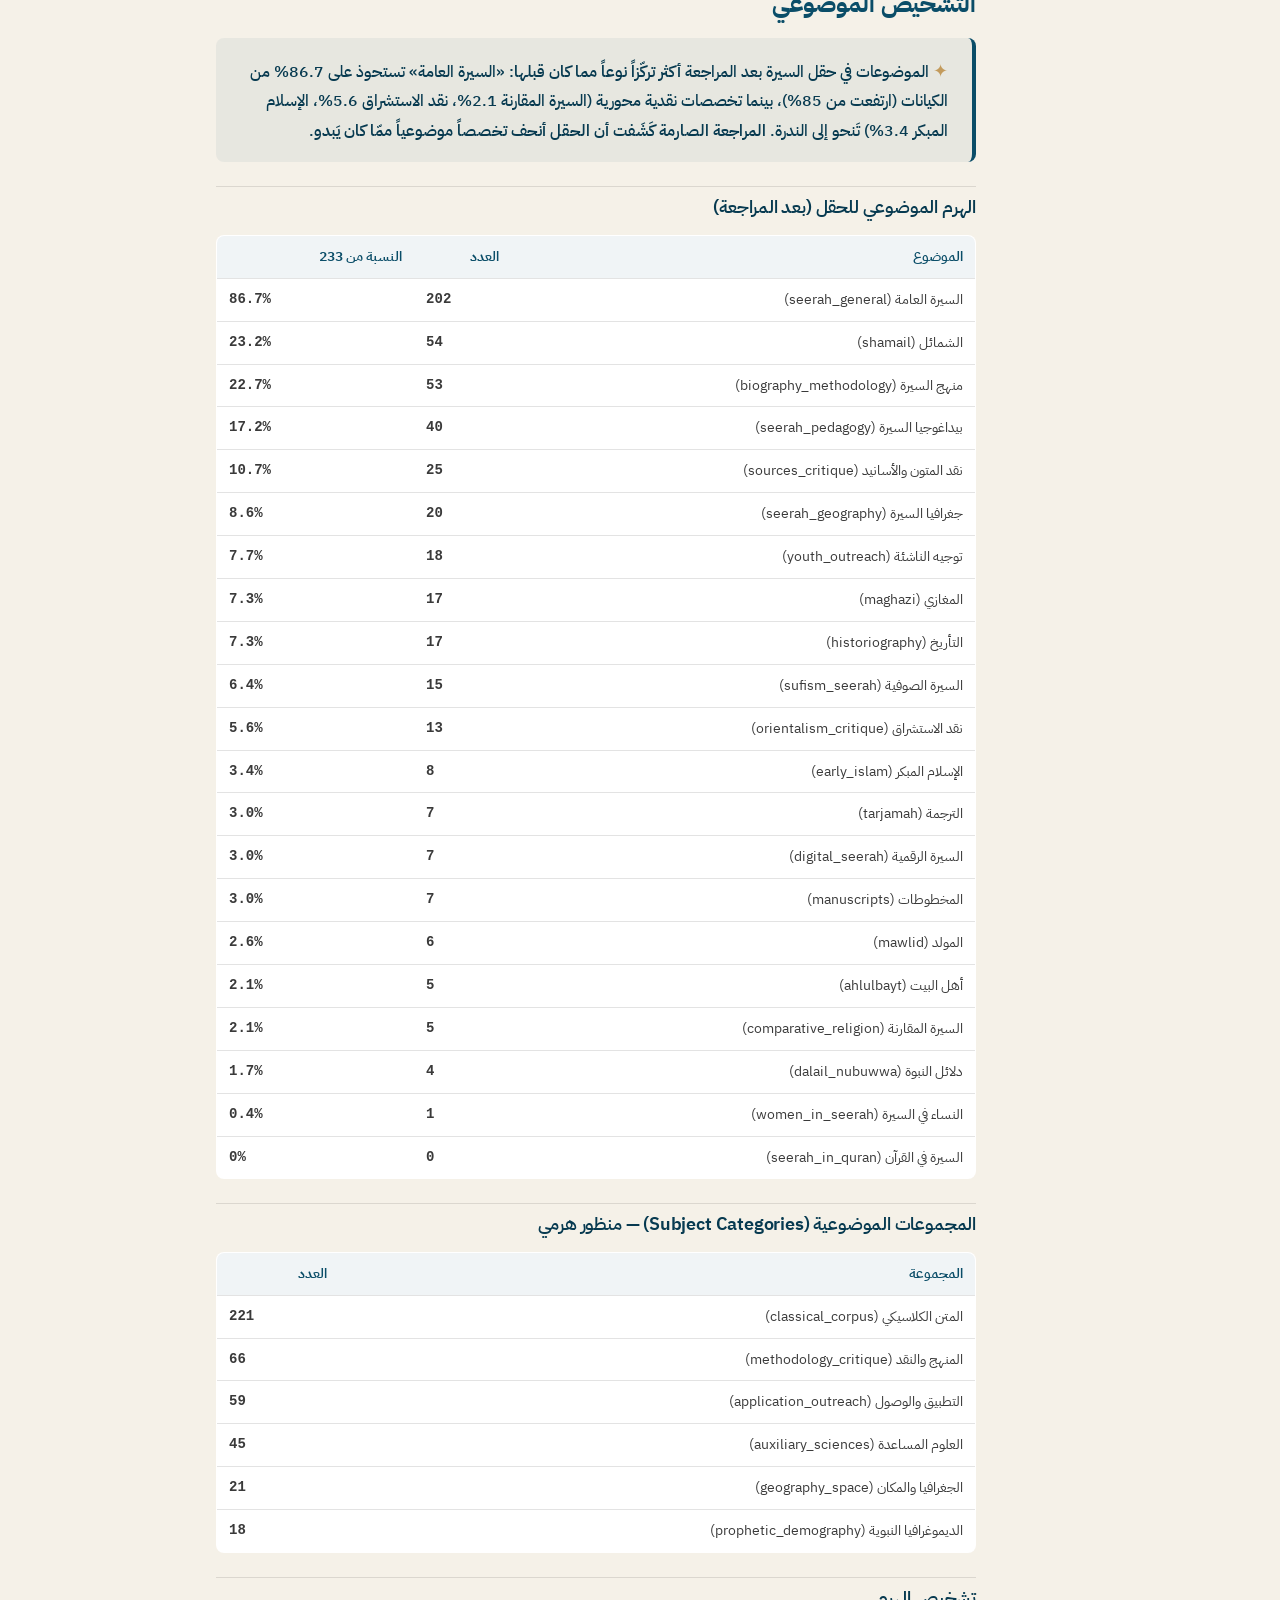
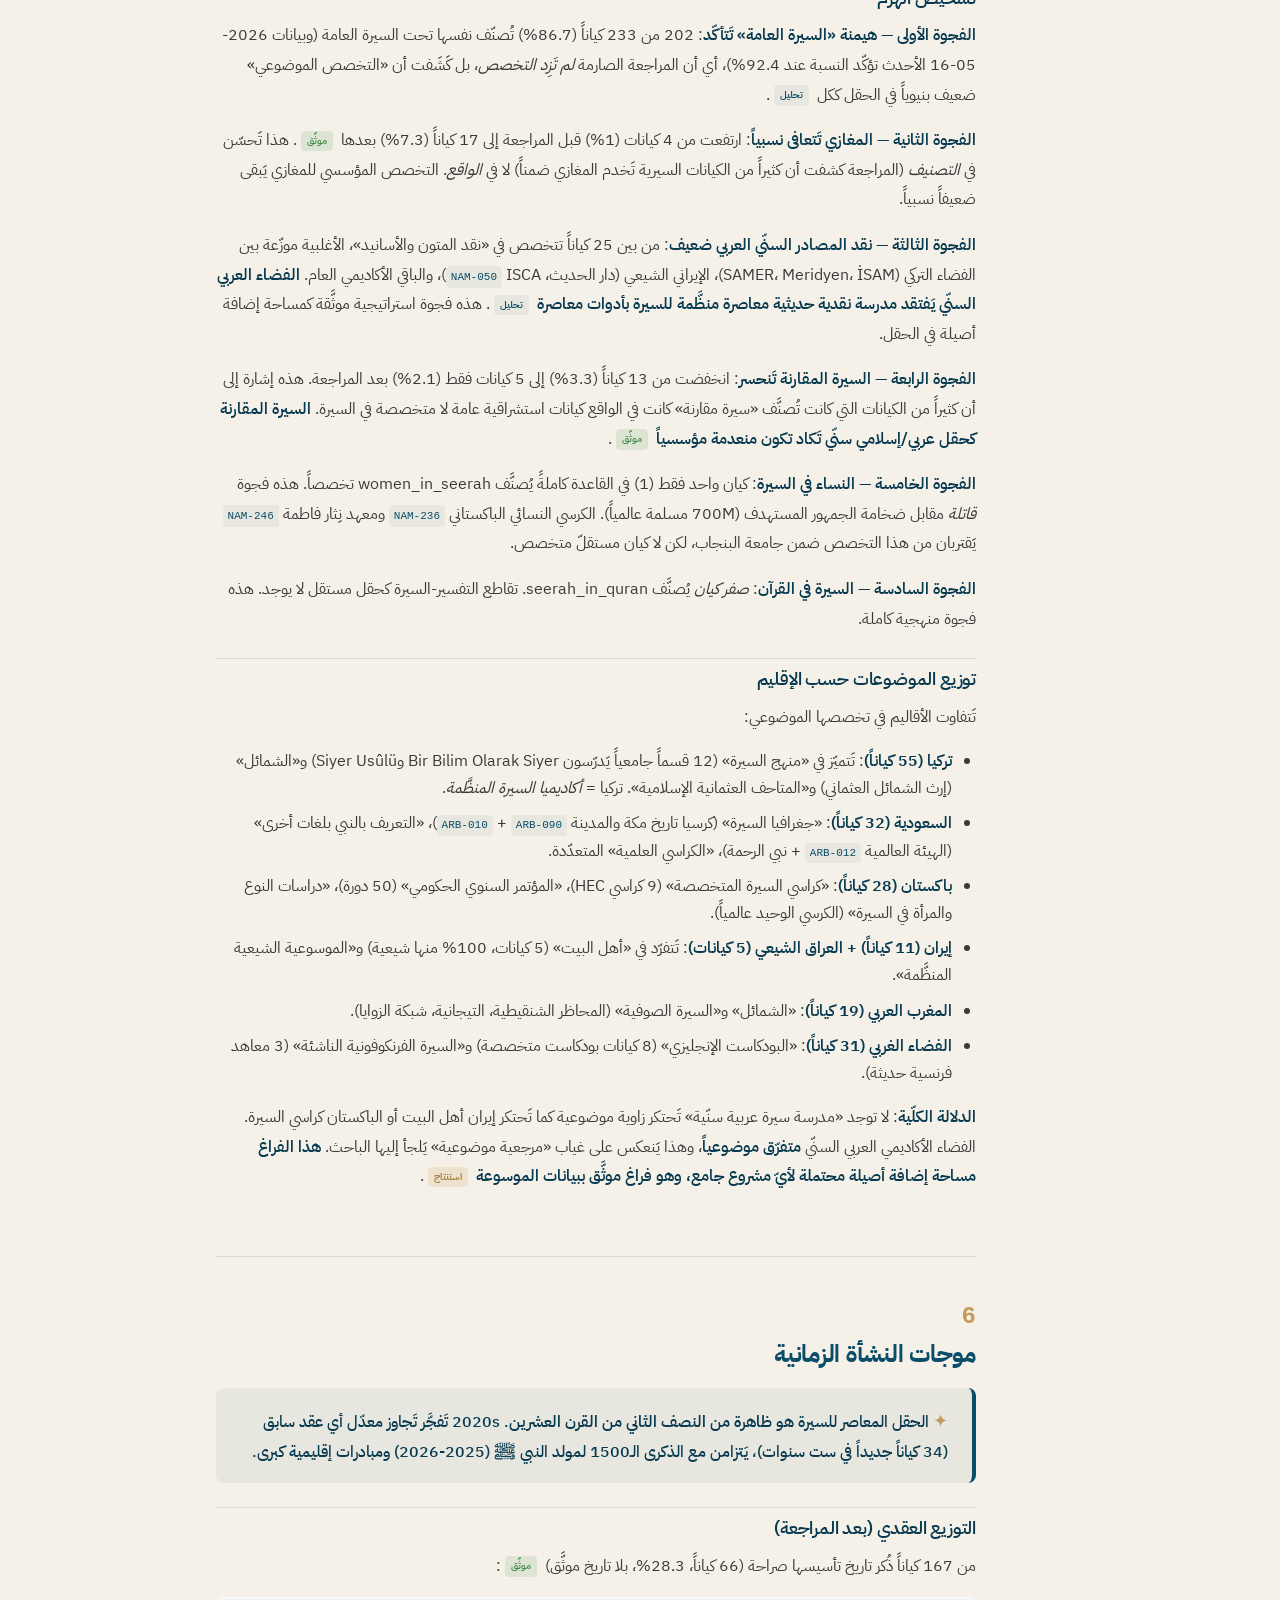
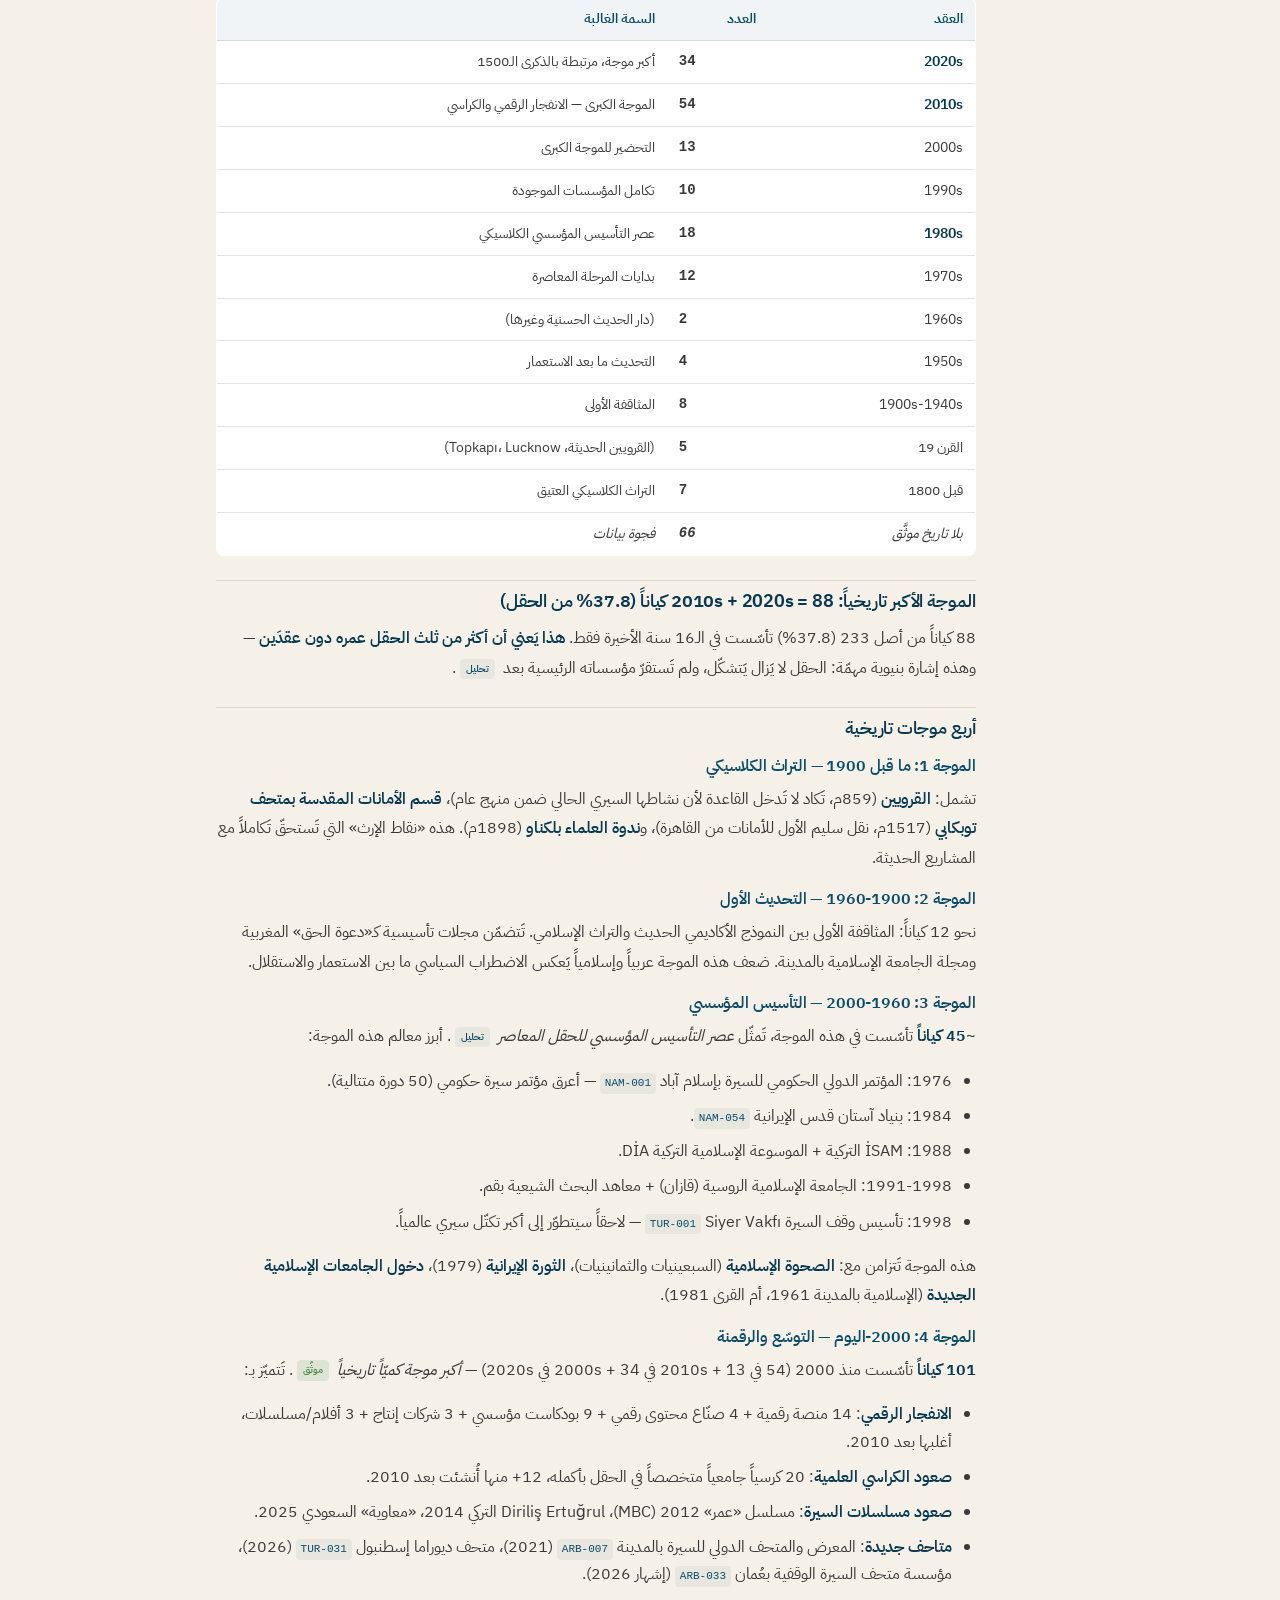
==== commit 9e620c70: "Sheikh toggle: move to header + early HTML class for reliable visibility Two fixes:  1. Inline scrip" ====
--- a/index.html
+++ b/index.html
@@ -48,20 +48,40 @@
   <link rel="preconnect" href="https://fonts.gstatic.com" crossorigin>
   <link href="https://fonts.googleapis.com/css2?family=IBM+Plex+Sans+Arabic:wght@300;400;500;600;700&family=Tajawal:wght@400;500;700&display=swap" rel="stylesheet">
 
+  <!-- SHEIKH_MODE flag: set to true to expose the Sheikh Sa'ad al-Bakhit
+       project-analysis layer. Default false = public encyclopedia.
+       Override via URL: ?sheikh=1, localStorage 'sheikh_mode', or the
+       header 🎯 toggle. -->
+  <script>
+    window.SHEIKH_MODE = false;
+    // Resolve early and apply class to <html> BEFORE styles.css loads,
+    // so .sheikh-only elements render correctly on the first frame.
+    (function () {
+      try {
+        var on = window.SHEIKH_MODE === true
+          || new URLSearchParams(window.location.search).get("sheikh") === "1"
+          || (window.localStorage && window.localStorage.getItem("sheikh_mode") === "1");
+        if (on) document.documentElement.classList.add("sheikh-mode-on");
+      } catch (e) {}
+    })();
+  </script>
+
   <link rel="stylesheet" href="assets/styles.css">
-
-  <!-- SHEIKH_MODE flag: set to true to expose the Sheikh Sa'ad al-Bakhit
-       project-analysis layer (tab «المشروع الجامع», projectMode toolbar
-       toggle, partnership annotations). Default false = public encyclopedia.
-       Override via URL: ?sheikh=1, or via localStorage: setItem('sheikh_mode','1'). -->
-  <script>window.SHEIKH_MODE = false;</script>
 </head>
 <body>
   <a href="#main-content" class="sr-only">تجاوز إلى المحتوى</a>
 
   <header class="site-header" role="banner">
     <div class="container site-header__inner">
-      <h1 class="site-title">موسوعة السيرة النبوية المؤسسية</h1>
+      <div class="site-header__top">
+        <h1 class="site-title">موسوعة السيرة النبوية المؤسسية</h1>
+        <button type="button" class="sheikh-toggle" id="sheikh-toggle"
+                aria-label="تبديل طبقة المشروع"
+                title="تفعيل/إخفاء طبقة «المشروع الجامع»">
+          <span class="sheikh-toggle__icon" aria-hidden="true">🎯</span>
+          <span class="sheikh-toggle__lbl">طبقة المشروع</span>
+        </button>
+      </div>
       <p class="site-tagline">
         رصد وتشخيص الكيانات المتخصصة في خدمة السيرة النبوية على مستوى العالم
       </p>
--- a/assets/styles.css
+++ b/assets/styles.css
@@ -5584,14 +5584,59 @@
 }
 
 /* ============================================================
-   SHEIKH_MODE: hide project-analysis UI in public encyclopedia mode.
-   To enable: set <script>window.SHEIKH_MODE = true;</script> in
-   index.html, or pass ?sheikh=1 in URL, or localStorage.setItem('sheikh_mode','1').
+   SHEIKH_MODE: hide project-analysis UI in public mode.
+   The class `sheikh-mode-on` is set on <html> by an inline script in
+   index.html (before this stylesheet loads), so visibility is correct
+   on the very first paint.
    ============================================================ */
-.sheikh-only {
-  display: none !important;
-}
-html.sheikh-mode-on .sheikh-only,
-body.sheikh-mode-on .sheikh-only {
-  display: revert !important;
-}
+.sheikh-only { display: none !important; }
+
+html.sheikh-mode-on .tab.sheikh-only { display: inline-flex !important; }
+html.sheikh-mode-on .panel.sheikh-only.is-active { display: block !important; }
+html.sheikh-mode-on .panel.sheikh-only:not(.is-active) { display: none !important; }
+html.sheikh-mode-on button.sheikh-only { display: inline-flex !important; }
+
+/* Header toggle row + the discreet 🎯 button itself */
+.site-header__top {
+  display: flex;
+  justify-content: space-between;
+  align-items: center;
+  gap: 1rem;
+  flex-wrap: wrap;
+}
+.site-header__top .site-title { margin: 0; }
+
+.sheikh-toggle {
+  background: transparent;
+  border: 1px solid rgba(255,255,255,0.25);
+  color: rgba(255,255,255,0.65);
+  padding: 0.4rem 0.85rem;
+  border-radius: 999px;
+  font-size: 0.8rem;
+  cursor: pointer;
+  font-family: inherit;
+  transition: all 0.2s;
+  display: inline-flex;
+  align-items: center;
+  gap: 0.4rem;
+  white-space: nowrap;
+}
+.sheikh-toggle:hover {
+  border-color: var(--color-accent, #C39B5C);
+  color: #fff;
+  background: rgba(195,155,92,0.15);
+}
+html.sheikh-mode-on .sheikh-toggle {
+  background: var(--color-accent, #C39B5C);
+  border-color: var(--color-accent, #C39B5C);
+  color: #fff;
+}
+html.sheikh-mode-on .sheikh-toggle:hover {
+  filter: brightness(1.1);
+}
+.sheikh-toggle__icon { font-size: 0.9rem; line-height: 1; }
+.sheikh-toggle__lbl { line-height: 1; }
+
+@media (max-width: 480px) {
+  .sheikh-toggle__lbl { display: none; } /* icon-only on tiny screens */
+}
